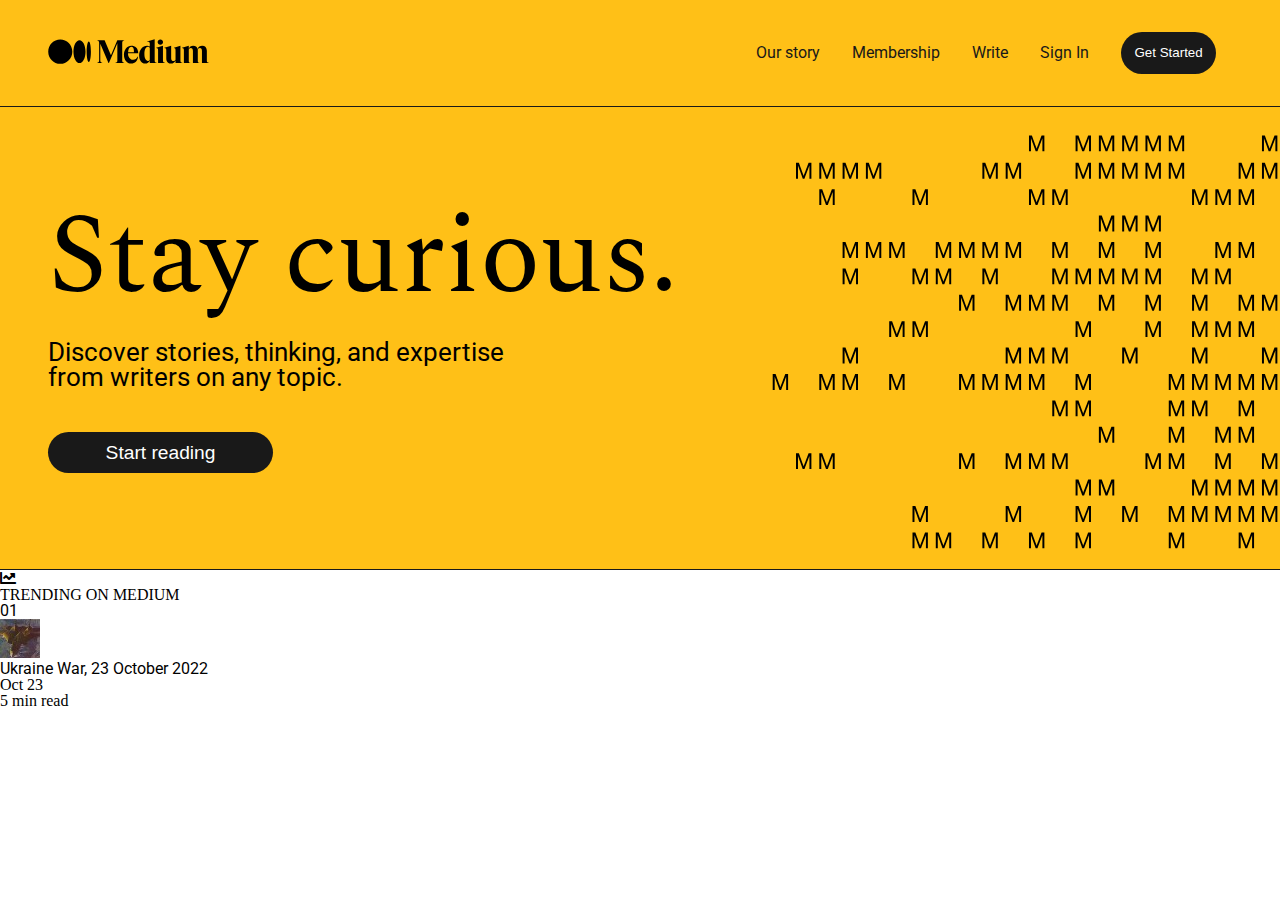
==== base_di_partenza/index.html @ 71eeb506 "first commit" ====
<!DOCTYPE html>
<html lang="en">
   <head>
      <meta charset="UTF-8" />
      <meta http-equiv="X-UA-Compatible" content="IE=edge" />
      <meta name="viewport" content="width=device-width, initial-scale=1.0" />
      <!--aggiungi link al reset.css -->
      <title>Medium - Where good ideas find you.</title>
      <link
         rel="stylesheet"
         href="https://cdnjs.cloudflare.com/ajax/libs/font-awesome/5.15.4/css/all.min.css"
         integrity="sha512-1ycn6IcaQQ40/MKBW2W4Rhis/DbILU74C1vSrLJxCq57o941Ym01SwNsOMqvEBFlcgUa6xLiPY/NS5R+E6ztJQ=="
         crossorigin="anonymous"
         referrerpolicy="no-referrer"
      />
      <link rel="stylesheet" href="./assets/css/reset.css" />
      <link rel="stylesheet" href="./assets/css/style.css" />
   </head>

   <body>
      <header>
         <nav>
            <div class="logo-container">
               <img src="./assets/imgs/svg/logo.svg" alt="logo" />
            </div>
            <ul>
               <li><a href="#">Our story</a></li>
               <li><a href="#">Membership</a></li>
               <li><a href="#">Write</a></li>
               <li><a href="#">Sign In</a></li>
               <li><button>Get Started</button></li>
            </ul>
         </nav>
      </header>
      <main>
         <div class="container">
            <div class="container-text">
               <h1>Stay curious.</h1>
               <p>
                  Discover stories, thinking, and expertise from writers on any
                  topic.
               </p>
               <button type="button">Start reading</button>
            </div>
            <div class="container-artwork">
               <!-- ARTWORK con "M" ripetute -->
               <svg
                  xmlns="http://www.w3.org/2000/svg"
                  viewBox="0 0 585 462"
                  width="585"
                  height="462"
                  preserveAspectRatio="xMidYMid meet"
                  style="
                     width: 100%;
                     height: 100%;
                     transform: translate3d(0px, 0px, 0px);
                     content-visibility: visible;
                  "
               >
                  <defs>
                     <clipPath id="__lottie_element_3372">
                        <rect width="585" height="462" x="0" y="0"></rect>
                     </clipPath>
                  </defs>
                  <g clip-path="url(#__lottie_element_3372)">
                     <g
                        fill="rgb(0,0,0)"
                        font-size="22"
                        font-family="Shne"
                        font-style="normal"
                        font-weight="normal"
                        aria-label=" M M M M M M M M M M M M M M
          M M M M M M M M M M M M M M M M M M M M M
         M M M M M M M M M M M M M M M M M M M M M M M M M
          M M M M M M M M M M M M
          M M M M M M M M M M M M M M M M M M M
          M M M M M M M M M M M M M M M M M M M M M
          M M M M M M M M M M M M M M
         M M M M M M M M M M M M M M M M M
         M M M M M M M M M M M M M M M M M M M
          M M M M M M M M M M M M M M M M M M M M M M M
         M M M M M M M M M M M M
          M M M M M M M M M M M M
          M M M M M M M M M M M M M M M M M M M M M
          M M M M M M M M M M M
          M M M M M M M M M M M M M M M M M
          M M M M M M M M M M M M M M M M
         "
                        transform="matrix(1,0,0,1,291,232)"
                        opacity="1"
                        style="display: block"
                     >
                        <g
                           stroke-linecap="butt"
                           stroke-linejoin="round"
                           stroke-miterlimit="4"
                           transform="matrix(1,0,0,1,-33.238014221191406,-187.70428466796875)"
                           opacity="0"
                           style="display: inherit"
                        >
                           <g transform="scale(0.22,0.22)">
                              <g style="display: none"></g>
                           </g>
                        </g>
                        <g
                           stroke-linecap="butt"
                           stroke-linejoin="round"
                           stroke-miterlimit="4"
                           transform="matrix(1,0,0,1,-28.6619930267334,-187.70428466796875)"
                           opacity="0"
                           style="display: inherit"
                        >
                           <g transform="scale(0.22,0.22)">
                              <g
                                 transform="matrix(1,0,0,1,0,0)"
                                 opacity="1"
                                 style="display: block"
                              >
                                 <path
                                    d=" M46.82899856567383,0 C46.82899856567383,0 68.98500061035156,-59.518001556396484 68.98500061035156,-59.518001556396484 C68.98500061035156,-59.518001556396484 68.98500061035156,0 68.98500061035156,0 C68.98500061035156,0 77.947998046875,0 77.947998046875,0 C77.947998046875,0 77.947998046875,-72.30799865722656 77.947998046875,-72.30799865722656 C77.947998046875,-72.30799865722656 65.15799713134766,-72.30799865722656 65.15799713134766,-72.30799865722656 C65.15799713134766,-72.30799865722656 43.10300064086914,-12.890999794006348 43.10300064086914,-12.890999794006348 C43.10300064086914,-12.890999794006348 21.14900016784668,-72.30799865722656 21.14900016784668,-72.30799865722656 C21.14900016784668,-72.30799865722656 7.955999851226807,-72.30799865722656 7.955999851226807,-72.30799865722656 C7.955999851226807,-72.30799865722656 7.955999851226807,0 7.955999851226807,0 C7.955999851226807,0 17.020000457763672,0 17.020000457763672,0 C17.020000457763672,0 17.020000457763672,-59.518001556396484 17.020000457763672,-59.518001556396484 C17.020000457763672,-59.518001556396484 39.07500076293945,0 39.07500076293945,0 C39.07500076293945,0 46.82899856567383,0 46.82899856567383,0z"
                                 ></path>
                                 <g
                                    opacity="1"
                                    transform="matrix(1,0,0,1,0,0)"
                                 ></g>
                              </g>
                           </g>
                        </g>
                        <g
                           stroke-linecap="butt"
                           stroke-linejoin="round"
                           stroke-miterlimit="4"
                           transform="matrix(1,0,0,1,-9.940010070800781,-187.70428466796875)"
                           opacity="0"
                           style="display: inherit"
                        >
                           <g transform="scale(0.22,0.22)">
                              <g style="display: none"></g>
                           </g>
                        </g>
                        <g
                           stroke-linecap="butt"
                           stroke-linejoin="round"
                           stroke-miterlimit="4"
                           transform="matrix(1,0,0,1,-5.363988876342773,-187.70428466796875)"
                           opacity="0"
                           style="display: inherit"
                        >
                           <g transform="scale(0.22,0.22)">
                              <g
                                 transform="matrix(1,0,0,1,0,0)"
                                 opacity="1"
                                 style="display: block"
                              >
                                 <path
                                    d=" M46.82899856567383,0 C46.82899856567383,0 68.98500061035156,-59.518001556396484 68.98500061035156,-59.518001556396484 C68.98500061035156,-59.518001556396484 68.98500061035156,0 68.98500061035156,0 C68.98500061035156,0 77.947998046875,0 77.947998046875,0 C77.947998046875,0 77.947998046875,-72.30799865722656 77.947998046875,-72.30799865722656 C77.947998046875,-72.30799865722656 65.15799713134766,-72.30799865722656 65.15799713134766,-72.30799865722656 C65.15799713134766,-72.30799865722656 43.10300064086914,-12.890999794006348 43.10300064086914,-12.890999794006348 C43.10300064086914,-12.890999794006348 21.14900016784668,-72.30799865722656 21.14900016784668,-72.30799865722656 C21.14900016784668,-72.30799865722656 7.955999851226807,-72.30799865722656 7.955999851226807,-72.30799865722656 C7.955999851226807,-72.30799865722656 7.955999851226807,0 7.955999851226807,0 C7.955999851226807,0 17.020000457763672,0 17.020000457763672,0 C17.020000457763672,0 17.020000457763672,-59.518001556396484 17.020000457763672,-59.518001556396484 C17.020000457763672,-59.518001556396484 39.07500076293945,0 39.07500076293945,0 C39.07500076293945,0 46.82899856567383,0 46.82899856567383,0z"
                                 ></path>
                                 <g
                                    opacity="1"
                                    transform="matrix(1,0,0,1,0,0)"
                                 ></g>
                              </g>
                           </g>
                        </g>
                        <g
                           stroke-linecap="butt"
                           stroke-linejoin="round"
                           stroke-miterlimit="4"
                           transform="matrix(1,0,0,1,13.357994079589844,-187.70428466796875)"
                           opacity="0"
                           style="display: inherit"
                        >
                           <g transform="scale(0.22,0.22)">
                              <g style="display: none"></g>
                           </g>
                        </g>
                        <g
                           stroke-linecap="butt"
                           stroke-linejoin="round"
                           stroke-miterlimit="4"
                           transform="matrix(1,0,0,1,17.93400001525879,-187.70428466796875)"
                           opacity="0"
                           style="display: inherit"
                        >
                           <g transform="scale(0.22,0.22)">
                              <g
                                 transform="matrix(1,0,0,1,0,0)"
                                 opacity="1"
                                 style="display: block"
                              >
                                 <path
                                    d=" M46.82899856567383,0 C46.82899856567383,0 68.98500061035156,-59.518001556396484 68.98500061035156,-59.518001556396484 C68.98500061035156,-59.518001556396484 68.98500061035156,0 68.98500061035156,0 C68.98500061035156,0 77.947998046875,0 77.947998046875,0 C77.947998046875,0 77.947998046875,-72.30799865722656 77.947998046875,-72.30799865722656 C77.947998046875,-72.30799865722656 65.15799713134766,-72.30799865722656 65.15799713134766,-72.30799865722656 C65.15799713134766,-72.30799865722656 43.10300064086914,-12.890999794006348 43.10300064086914,-12.890999794006348 C43.10300064086914,-12.890999794006348 21.14900016784668,-72.30799865722656 21.14900016784668,-72.30799865722656 C21.14900016784668,-72.30799865722656 7.955999851226807,-72.30799865722656 7.955999851226807,-72.30799865722656 C7.955999851226807,-72.30799865722656 7.955999851226807,0 7.955999851226807,0 C7.955999851226807,0 17.020000457763672,0 17.020000457763672,0 C17.020000457763672,0 17.020000457763672,-59.518001556396484 17.020000457763672,-59.518001556396484 C17.020000457763672,-59.518001556396484 39.07500076293945,0 39.07500076293945,0 C39.07500076293945,0 46.82899856567383,0 46.82899856567383,0z"
                                 ></path>
                                 <g
                                    opacity="1"
                                    transform="matrix(1,0,0,1,0,0)"
                                 ></g>
                              </g>
                           </g>
                        </g>
                        <g
                           stroke-linecap="butt"
                           stroke-linejoin="round"
                           stroke-miterlimit="4"
                           transform="matrix(1,0,0,1,36.65599822998047,-187.70428466796875)"
                           opacity="0"
                           style="display: inherit"
                        >
                           <g transform="scale(0.22,0.22)">
                              <g style="display: none"></g>
                           </g>
                        </g>
                        <g
                           stroke-linecap="butt"
                           stroke-linejoin="round"
                           stroke-miterlimit="4"
                           transform="matrix(1,0,0,1,41.23198699951172,-187.70428466796875)"
                           opacity="1"
                           style="display: inherit"
                        >
                           <g transform="scale(0.22,0.22)">
                              <g
                                 transform="matrix(1,0,0,1,0,0)"
                                 opacity="1"
                                 style="display: block"
                              >
                                 <path
                                    d=" M46.82899856567383,0 C46.82899856567383,0 68.98500061035156,-59.518001556396484 68.98500061035156,-59.518001556396484 C68.98500061035156,-59.518001556396484 68.98500061035156,0 68.98500061035156,0 C68.98500061035156,0 77.947998046875,0 77.947998046875,0 C77.947998046875,0 77.947998046875,-72.30799865722656 77.947998046875,-72.30799865722656 C77.947998046875,-72.30799865722656 65.15799713134766,-72.30799865722656 65.15799713134766,-72.30799865722656 C65.15799713134766,-72.30799865722656 43.10300064086914,-12.890999794006348 43.10300064086914,-12.890999794006348 C43.10300064086914,-12.890999794006348 21.14900016784668,-72.30799865722656 21.14900016784668,-72.30799865722656 C21.14900016784668,-72.30799865722656 7.955999851226807,-72.30799865722656 7.955999851226807,-72.30799865722656 C7.955999851226807,-72.30799865722656 7.955999851226807,0 7.955999851226807,0 C7.955999851226807,0 17.020000457763672,0 17.020000457763672,0 C17.020000457763672,0 17.020000457763672,-59.518001556396484 17.020000457763672,-59.518001556396484 C17.020000457763672,-59.518001556396484 39.07500076293945,0 39.07500076293945,0 C39.07500076293945,0 46.82899856567383,0 46.82899856567383,0z"
                                 ></path>
                                 <g
                                    opacity="1"
                                    transform="matrix(1,0,0,1,0,0)"
                                 ></g>
                              </g>
                           </g>
                        </g>
                        <g
                           stroke-linecap="butt"
                           stroke-linejoin="round"
                           stroke-miterlimit="4"
                           transform="matrix(1,0,0,1,59.954002380371094,-187.70428466796875)"
                           opacity="1"
                           style="display: inherit"
                        >
                           <g transform="scale(0.22,0.22)">
                              <g style="display: none"></g>
                           </g>
                        </g>
                        <g
                           stroke-linecap="butt"
                           stroke-linejoin="round"
                           stroke-miterlimit="4"
                           transform="matrix(1,0,0,1,64.52999114990234,-187.70428466796875)"
                           opacity="0"
                           style="display: inherit"
                        >
                           <g transform="scale(0.22,0.22)">
                              <g
                                 transform="matrix(1,0,0,1,0,0)"
                                 opacity="1"
                                 style="display: block"
                              >
                                 <path
                                    d=" M46.82899856567383,0 C46.82899856567383,0 68.98500061035156,-59.518001556396484 68.98500061035156,-59.518001556396484 C68.98500061035156,-59.518001556396484 68.98500061035156,0 68.98500061035156,0 C68.98500061035156,0 77.947998046875,0 77.947998046875,0 C77.947998046875,0 77.947998046875,-72.30799865722656 77.947998046875,-72.30799865722656 C77.947998046875,-72.30799865722656 65.15799713134766,-72.30799865722656 65.15799713134766,-72.30799865722656 C65.15799713134766,-72.30799865722656 43.10300064086914,-12.890999794006348 43.10300064086914,-12.890999794006348 C43.10300064086914,-12.890999794006348 21.14900016784668,-72.30799865722656 21.14900016784668,-72.30799865722656 C21.14900016784668,-72.30799865722656 7.955999851226807,-72.30799865722656 7.955999851226807,-72.30799865722656 C7.955999851226807,-72.30799865722656 7.955999851226807,0 7.955999851226807,0 C7.955999851226807,0 17.020000457763672,0 17.020000457763672,0 C17.020000457763672,0 17.020000457763672,-59.518001556396484 17.020000457763672,-59.518001556396484 C17.020000457763672,-59.518001556396484 39.07500076293945,0 39.07500076293945,0 C39.07500076293945,0 46.82899856567383,0 46.82899856567383,0z"
                                 ></path>
                                 <g
                                    opacity="1"
                                    transform="matrix(1,0,0,1,0,0)"
                                 ></g>
                              </g>
                           </g>
                        </g>
                        <g
                           stroke-linecap="butt"
                           stroke-linejoin="round"
                           stroke-miterlimit="4"
                           transform="matrix(1,0,0,1,83.25200653076172,-187.70428466796875)"
                           opacity="0"
                           style="display: inherit"
                        >
                           <g transform="scale(0.22,0.22)">
                              <g style="display: none"></g>
                           </g>
                        </g>
                        <g
                           stroke-linecap="butt"
                           stroke-linejoin="round"
                           stroke-miterlimit="4"
                           transform="matrix(1,0,0,1,87.82799530029297,-187.70428466796875)"
                           opacity="1"
                           style="display: inherit"
                        >
                           <g transform="scale(0.22,0.22)">
                              <g
                                 transform="matrix(1,0,0,1,0,0)"
                                 opacity="1"
                                 style="display: block"
                              >
                                 <path
                                    d=" M46.82899856567383,0 C46.82899856567383,0 68.98500061035156,-59.518001556396484 68.98500061035156,-59.518001556396484 C68.98500061035156,-59.518001556396484 68.98500061035156,0 68.98500061035156,0 C68.98500061035156,0 77.947998046875,0 77.947998046875,0 C77.947998046875,0 77.947998046875,-72.30799865722656 77.947998046875,-72.30799865722656 C77.947998046875,-72.30799865722656 65.15799713134766,-72.30799865722656 65.15799713134766,-72.30799865722656 C65.15799713134766,-72.30799865722656 43.10300064086914,-12.890999794006348 43.10300064086914,-12.890999794006348 C43.10300064086914,-12.890999794006348 21.14900016784668,-72.30799865722656 21.14900016784668,-72.30799865722656 C21.14900016784668,-72.30799865722656 7.955999851226807,-72.30799865722656 7.955999851226807,-72.30799865722656 C7.955999851226807,-72.30799865722656 7.955999851226807,0 7.955999851226807,0 C7.955999851226807,0 17.020000457763672,0 17.020000457763672,0 C17.020000457763672,0 17.020000457763672,-59.518001556396484 17.020000457763672,-59.518001556396484 C17.020000457763672,-59.518001556396484 39.07500076293945,0 39.07500076293945,0 C39.07500076293945,0 46.82899856567383,0 46.82899856567383,0z"
                                 ></path>
                                 <g
                                    opacity="1"
                                    transform="matrix(1,0,0,1,0,0)"
                                 ></g>
                              </g>
                           </g>
                        </g>
                        <g
                           stroke-linecap="butt"
                           stroke-linejoin="round"
                           stroke-miterlimit="4"
                           transform="matrix(1,0,0,1,106.54999542236328,-187.70428466796875)"
                           opacity="1"
                           style="display: inherit"
                        >
                           <g transform="scale(0.22,0.22)">
                              <g style="display: none"></g>
                           </g>
                        </g>
                        <g
                           stroke-linecap="butt"
                           stroke-linejoin="round"
                           stroke-miterlimit="4"
                           transform="matrix(1,0,0,1,111.1259994506836,-187.70428466796875)"
                           opacity="1"
                           style="display: inherit"
                        >
                           <g transform="scale(0.22,0.22)">
                              <g
                                 transform="matrix(1,0,0,1,0,0)"
                                 opacity="1"
                                 style="display: block"
                              >
                                 <path
                                    d=" M46.82899856567383,0 C46.82899856567383,0 68.98500061035156,-59.518001556396484 68.98500061035156,-59.518001556396484 C68.98500061035156,-59.518001556396484 68.98500061035156,0 68.98500061035156,0 C68.98500061035156,0 77.947998046875,0 77.947998046875,0 C77.947998046875,0 77.947998046875,-72.30799865722656 77.947998046875,-72.30799865722656 C77.947998046875,-72.30799865722656 65.15799713134766,-72.30799865722656 65.15799713134766,-72.30799865722656 C65.15799713134766,-72.30799865722656 43.10300064086914,-12.890999794006348 43.10300064086914,-12.890999794006348 C43.10300064086914,-12.890999794006348 21.14900016784668,-72.30799865722656 21.14900016784668,-72.30799865722656 C21.14900016784668,-72.30799865722656 7.955999851226807,-72.30799865722656 7.955999851226807,-72.30799865722656 C7.955999851226807,-72.30799865722656 7.955999851226807,0 7.955999851226807,0 C7.955999851226807,0 17.020000457763672,0 17.020000457763672,0 C17.020000457763672,0 17.020000457763672,-59.518001556396484 17.020000457763672,-59.518001556396484 C17.020000457763672,-59.518001556396484 39.07500076293945,0 39.07500076293945,0 C39.07500076293945,0 46.82899856567383,0 46.82899856567383,0z"
                                 ></path>
                                 <g
                                    opacity="1"
                                    transform="matrix(1,0,0,1,0,0)"
                                 ></g>
                              </g>
                           </g>
                        </g>
                        <g
                           stroke-linecap="butt"
                           stroke-linejoin="round"
                           stroke-miterlimit="4"
                           transform="matrix(1,0,0,1,129.84800720214844,-187.70428466796875)"
                           opacity="0"
                           style="display: inherit"
                        >
                           <g transform="scale(0.22,0.22)">
                              <g style="display: none"></g>
                           </g>
                        </g>
                        <g
                           stroke-linecap="butt"
                           stroke-linejoin="round"
                           stroke-miterlimit="4"
                           transform="matrix(1,0,0,1,134.42401123046875,-187.70428466796875)"
                           opacity="1"
                           style="display: inherit"
                        >
                           <g transform="scale(0.22,0.22)">
                              <g
                                 transform="matrix(1,0,0,1,0,0)"
                                 opacity="1"
                                 style="display: block"
                              >
                                 <path
                                    d=" M46.82899856567383,0 C46.82899856567383,0 68.98500061035156,-59.518001556396484 68.98500061035156,-59.518001556396484 C68.98500061035156,-59.518001556396484 68.98500061035156,0 68.98500061035156,0 C68.98500061035156,0 77.947998046875,0 77.947998046875,0 C77.947998046875,0 77.947998046875,-72.30799865722656 77.947998046875,-72.30799865722656 C77.947998046875,-72.30799865722656 65.15799713134766,-72.30799865722656 65.15799713134766,-72.30799865722656 C65.15799713134766,-72.30799865722656 43.10300064086914,-12.890999794006348 43.10300064086914,-12.890999794006348 C43.10300064086914,-12.890999794006348 21.14900016784668,-72.30799865722656 21.14900016784668,-72.30799865722656 C21.14900016784668,-72.30799865722656 7.955999851226807,-72.30799865722656 7.955999851226807,-72.30799865722656 C7.955999851226807,-72.30799865722656 7.955999851226807,0 7.955999851226807,0 C7.955999851226807,0 17.020000457763672,0 17.020000457763672,0 C17.020000457763672,0 17.020000457763672,-59.518001556396484 17.020000457763672,-59.518001556396484 C17.020000457763672,-59.518001556396484 39.07500076293945,0 39.07500076293945,0 C39.07500076293945,0 46.82899856567383,0 46.82899856567383,0z"
                                 ></path>
                                 <g
                                    opacity="1"
                                    transform="matrix(1,0,0,1,0,0)"
                                 ></g>
                              </g>
                           </g>
                        </g>
                        <g
                           stroke-linecap="butt"
                           stroke-linejoin="round"
                           stroke-miterlimit="4"
                           transform="matrix(1,0,0,1,153.14599609375,-187.70428466796875)"
                           opacity="1"
                           style="display: inherit"
                        >
                           <g transform="scale(0.22,0.22)">
                              <g style="display: none"></g>
                           </g>
                        </g>
                        <g
                           stroke-linecap="butt"
                           stroke-linejoin="round"
                           stroke-miterlimit="4"
                           transform="matrix(1,0,0,1,157.72198486328125,-187.70428466796875)"
                           opacity="1"
                           style="display: inherit"
                        >
                           <g transform="scale(0.22,0.22)">
                              <g
                                 transform="matrix(1,0,0,1,0,0)"
                                 opacity="1"
                                 style="display: block"
                              >
                                 <path
                                    d=" M46.82899856567383,0 C46.82899856567383,0 68.98500061035156,-59.518001556396484 68.98500061035156,-59.518001556396484 C68.98500061035156,-59.518001556396484 68.98500061035156,0 68.98500061035156,0 C68.98500061035156,0 77.947998046875,0 77.947998046875,0 C77.947998046875,0 77.947998046875,-72.30799865722656 77.947998046875,-72.30799865722656 C77.947998046875,-72.30799865722656 65.15799713134766,-72.30799865722656 65.15799713134766,-72.30799865722656 C65.15799713134766,-72.30799865722656 43.10300064086914,-12.890999794006348 43.10300064086914,-12.890999794006348 C43.10300064086914,-12.890999794006348 21.14900016784668,-72.30799865722656 21.14900016784668,-72.30799865722656 C21.14900016784668,-72.30799865722656 7.955999851226807,-72.30799865722656 7.955999851226807,-72.30799865722656 C7.955999851226807,-72.30799865722656 7.955999851226807,0 7.955999851226807,0 C7.955999851226807,0 17.020000457763672,0 17.020000457763672,0 C17.020000457763672,0 17.020000457763672,-59.518001556396484 17.020000457763672,-59.518001556396484 C17.020000457763672,-59.518001556396484 39.07500076293945,0 39.07500076293945,0 C39.07500076293945,0 46.82899856567383,0 46.82899856567383,0z"
                                 ></path>
                                 <g
                                    opacity="1"
                                    transform="matrix(1,0,0,1,0,0)"
                                 ></g>
                              </g>
                           </g>
                        </g>
                        <g
                           stroke-linecap="butt"
                           stroke-linejoin="round"
                           stroke-miterlimit="4"
                           transform="matrix(1,0,0,1,176.44398498535156,-187.70428466796875)"
                           opacity="1"
                           style="display: inherit"
                        >
                           <g transform="scale(0.22,0.22)">
                              <g style="display: none"></g>
                           </g>
                        </g>
                        <g
                           stroke-linecap="butt"
                           stroke-linejoin="round"
                           stroke-miterlimit="4"
                           transform="matrix(1,0,0,1,181.01998901367188,-187.70428466796875)"
                           opacity="1"
                           style="display: inherit"
                        >
                           <g transform="scale(0.22,0.22)">
                              <g
                                 transform="matrix(1,0,0,1,0,0)"
                                 opacity="1"
                                 style="display: block"
                              >
                                 <path
                                    d=" M46.82899856567383,0 C46.82899856567383,0 68.98500061035156,-59.518001556396484 68.98500061035156,-59.518001556396484 C68.98500061035156,-59.518001556396484 68.98500061035156,0 68.98500061035156,0 C68.98500061035156,0 77.947998046875,0 77.947998046875,0 C77.947998046875,0 77.947998046875,-72.30799865722656 77.947998046875,-72.30799865722656 C77.947998046875,-72.30799865722656 65.15799713134766,-72.30799865722656 65.15799713134766,-72.30799865722656 C65.15799713134766,-72.30799865722656 43.10300064086914,-12.890999794006348 43.10300064086914,-12.890999794006348 C43.10300064086914,-12.890999794006348 21.14900016784668,-72.30799865722656 21.14900016784668,-72.30799865722656 C21.14900016784668,-72.30799865722656 7.955999851226807,-72.30799865722656 7.955999851226807,-72.30799865722656 C7.955999851226807,-72.30799865722656 7.955999851226807,0 7.955999851226807,0 C7.955999851226807,0 17.020000457763672,0 17.020000457763672,0 C17.020000457763672,0 17.020000457763672,-59.518001556396484 17.020000457763672,-59.518001556396484 C17.020000457763672,-59.518001556396484 39.07500076293945,0 39.07500076293945,0 C39.07500076293945,0 46.82899856567383,0 46.82899856567383,0z"
                                 ></path>
                                 <g
                                    opacity="1"
                                    transform="matrix(1,0,0,1,0,0)"
                                 ></g>
                              </g>
                           </g>
                        </g>
                        <g
                           stroke-linecap="butt"
                           stroke-linejoin="round"
                           stroke-miterlimit="4"
                           transform="matrix(1,0,0,1,199.7419891357422,-187.70428466796875)"
                           opacity="0"
                           style="display: inherit"
                        >
                           <g transform="scale(0.22,0.22)">
                              <g style="display: none"></g>
                           </g>
                        </g>
                        <g
                           stroke-linecap="butt"
                           stroke-linejoin="round"
                           stroke-miterlimit="4"
                           transform="matrix(1,0,0,1,204.3179931640625,-187.70428466796875)"
                           opacity="0"
                           style="display: inherit"
                        >
                           <g transform="scale(0.22,0.22)">
                              <g
                                 transform="matrix(1,0,0,1,0,0)"
                                 opacity="1"
                                 style="display: block"
                              >
                                 <path
                                    d=" M46.82899856567383,0 C46.82899856567383,0 68.98500061035156,-59.518001556396484 68.98500061035156,-59.518001556396484 C68.98500061035156,-59.518001556396484 68.98500061035156,0 68.98500061035156,0 C68.98500061035156,0 77.947998046875,0 77.947998046875,0 C77.947998046875,0 77.947998046875,-72.30799865722656 77.947998046875,-72.30799865722656 C77.947998046875,-72.30799865722656 65.15799713134766,-72.30799865722656 65.15799713134766,-72.30799865722656 C65.15799713134766,-72.30799865722656 43.10300064086914,-12.890999794006348 43.10300064086914,-12.890999794006348 C43.10300064086914,-12.890999794006348 21.14900016784668,-72.30799865722656 21.14900016784668,-72.30799865722656 C21.14900016784668,-72.30799865722656 7.955999851226807,-72.30799865722656 7.955999851226807,-72.30799865722656 C7.955999851226807,-72.30799865722656 7.955999851226807,0 7.955999851226807,0 C7.955999851226807,0 17.020000457763672,0 17.020000457763672,0 C17.020000457763672,0 17.020000457763672,-59.518001556396484 17.020000457763672,-59.518001556396484 C17.020000457763672,-59.518001556396484 39.07500076293945,0 39.07500076293945,0 C39.07500076293945,0 46.82899856567383,0 46.82899856567383,0z"
                                 ></path>
                                 <g
                                    opacity="1"
                                    transform="matrix(1,0,0,1,0,0)"
                                 ></g>
                              </g>
                           </g>
                        </g>
                        <g
                           stroke-linecap="butt"
                           stroke-linejoin="round"
                           stroke-miterlimit="4"
                           transform="matrix(1,0,0,1,223.0399932861328,-187.70428466796875)"
                           opacity="0"
                           style="display: inherit"
                        >
                           <g transform="scale(0.22,0.22)">
                              <g style="display: none"></g>
                           </g>
                        </g>
                        <g
                           stroke-linecap="butt"
                           stroke-linejoin="round"
                           stroke-miterlimit="4"
                           transform="matrix(1,0,0,1,227.61599731445312,-187.70428466796875)"
                           opacity="0"
                           style="display: inherit"
                        >
                           <g transform="scale(0.22,0.22)">
                              <g
                                 transform="matrix(1,0,0,1,0,0)"
                                 opacity="1"
                                 style="display: block"
                              >
                                 <path
                                    d=" M46.82899856567383,0 C46.82899856567383,0 68.98500061035156,-59.518001556396484 68.98500061035156,-59.518001556396484 C68.98500061035156,-59.518001556396484 68.98500061035156,0 68.98500061035156,0 C68.98500061035156,0 77.947998046875,0 77.947998046875,0 C77.947998046875,0 77.947998046875,-72.30799865722656 77.947998046875,-72.30799865722656 C77.947998046875,-72.30799865722656 65.15799713134766,-72.30799865722656 65.15799713134766,-72.30799865722656 C65.15799713134766,-72.30799865722656 43.10300064086914,-12.890999794006348 43.10300064086914,-12.890999794006348 C43.10300064086914,-12.890999794006348 21.14900016784668,-72.30799865722656 21.14900016784668,-72.30799865722656 C21.14900016784668,-72.30799865722656 7.955999851226807,-72.30799865722656 7.955999851226807,-72.30799865722656 C7.955999851226807,-72.30799865722656 7.955999851226807,0 7.955999851226807,0 C7.955999851226807,0 17.020000457763672,0 17.020000457763672,0 C17.020000457763672,0 17.020000457763672,-59.518001556396484 17.020000457763672,-59.518001556396484 C17.020000457763672,-59.518001556396484 39.07500076293945,0 39.07500076293945,0 C39.07500076293945,0 46.82899856567383,0 46.82899856567383,0z"
                                 ></path>
                                 <g
                                    opacity="1"
                                    transform="matrix(1,0,0,1,0,0)"
                                 ></g>
                              </g>
                           </g>
                        </g>
                        <g
                           stroke-linecap="butt"
                           stroke-linejoin="round"
                           stroke-miterlimit="4"
                           transform="matrix(1,0,0,1,246.33799743652344,-187.70428466796875)"
                           opacity="1"
                           style="display: inherit"
                        >
                           <g transform="scale(0.22,0.22)">
                              <g style="display: none"></g>
                           </g>
                        </g>
                        <g
                           stroke-linecap="butt"
                           stroke-linejoin="round"
                           stroke-miterlimit="4"
                           transform="matrix(1,0,0,1,250.9139862060547,-187.70428466796875)"
                           opacity="0"
                           style="display: inherit"
                        >
                           <g transform="scale(0.22,0.22)">
                              <g
                                 transform="matrix(1,0,0,1,0,0)"
                                 opacity="1"
                                 style="display: block"
                              >
                                 <path
                                    d=" M46.82899856567383,0 C46.82899856567383,0 68.98500061035156,-59.518001556396484 68.98500061035156,-59.518001556396484 C68.98500061035156,-59.518001556396484 68.98500061035156,0 68.98500061035156,0 C68.98500061035156,0 77.947998046875,0 77.947998046875,0 C77.947998046875,0 77.947998046875,-72.30799865722656 77.947998046875,-72.30799865722656 C77.947998046875,-72.30799865722656 65.15799713134766,-72.30799865722656 65.15799713134766,-72.30799865722656 C65.15799713134766,-72.30799865722656 43.10300064086914,-12.890999794006348 43.10300064086914,-12.890999794006348 C43.10300064086914,-12.890999794006348 21.14900016784668,-72.30799865722656 21.14900016784668,-72.30799865722656 C21.14900016784668,-72.30799865722656 7.955999851226807,-72.30799865722656 7.955999851226807,-72.30799865722656 C7.955999851226807,-72.30799865722656 7.955999851226807,0 7.955999851226807,0 C7.955999851226807,0 17.020000457763672,0 17.020000457763672,0 C17.020000457763672,0 17.020000457763672,-59.518001556396484 17.020000457763672,-59.518001556396484 C17.020000457763672,-59.518001556396484 39.07500076293945,0 39.07500076293945,0 C39.07500076293945,0 46.82899856567383,0 46.82899856567383,0z"
                                 ></path>
                                 <g
                                    opacity="1"
                                    transform="matrix(1,0,0,1,0,0)"
                                 ></g>
                              </g>
                           </g>
                        </g>
                        <g
                           stroke-linecap="butt"
                           stroke-linejoin="round"
                           stroke-miterlimit="4"
                           transform="matrix(1,0,0,1,269.6360168457031,-187.70428466796875)"
                           opacity="0"
                           style="display: inherit"
                        >
                           <g transform="scale(0.22,0.22)">
                              <g style="display: none"></g>
                           </g>
                        </g>
                        <g
                           stroke-linecap="butt"
                           stroke-linejoin="round"
                           stroke-miterlimit="4"
                           transform="matrix(1,0,0,1,274.2120056152344,-187.70428466796875)"
                           opacity="1"
                           style="display: inherit"
                        >
                           <g transform="scale(0.22,0.22)">
                              <g
                                 transform="matrix(1,0,0,1,0,0)"
                                 opacity="1"
                                 style="display: block"
                              >
                                 <path
                                    d=" M46.82899856567383,0 C46.82899856567383,0 68.98500061035156,-59.518001556396484 68.98500061035156,-59.518001556396484 C68.98500061035156,-59.518001556396484 68.98500061035156,0 68.98500061035156,0 C68.98500061035156,0 77.947998046875,0 77.947998046875,0 C77.947998046875,0 77.947998046875,-72.30799865722656 77.947998046875,-72.30799865722656 C77.947998046875,-72.30799865722656 65.15799713134766,-72.30799865722656 65.15799713134766,-72.30799865722656 C65.15799713134766,-72.30799865722656 43.10300064086914,-12.890999794006348 43.10300064086914,-12.890999794006348 C43.10300064086914,-12.890999794006348 21.14900016784668,-72.30799865722656 21.14900016784668,-72.30799865722656 C21.14900016784668,-72.30799865722656 7.955999851226807,-72.30799865722656 7.955999851226807,-72.30799865722656 C7.955999851226807,-72.30799865722656 7.955999851226807,0 7.955999851226807,0 C7.955999851226807,0 17.020000457763672,0 17.020000457763672,0 C17.020000457763672,0 17.020000457763672,-59.518001556396484 17.020000457763672,-59.518001556396484 C17.020000457763672,-59.518001556396484 39.07500076293945,0 39.07500076293945,0 C39.07500076293945,0 46.82899856567383,0 46.82899856567383,0z"
                                 ></path>
                                 <g
                                    opacity="1"
                                    transform="matrix(1,0,0,1,0,0)"
                                 ></g>
                              </g>
                           </g>
                        </g>
                        <g
                           stroke-linecap="butt"
                           stroke-linejoin="round"
                           stroke-miterlimit="4"
                           style="display: inherit"
                        >
                           <g transform="scale(0.22,0.22)">
                              <g style="display: none"></g>
                           </g>
                        </g>
                        <g
                           stroke-linecap="butt"
                           stroke-linejoin="round"
                           stroke-miterlimit="4"
                           transform="matrix(1,0,0,1,-196.3240203857422,-160.30429077148438)"
                           opacity="1"
                           style="display: inherit"
                        >
                           <g transform="scale(0.22,0.22)">
                              <g style="display: none"></g>
                           </g>
                        </g>
                        <g
                           stroke-linecap="butt"
                           stroke-linejoin="round"
                           stroke-miterlimit="4"
                           transform="matrix(1,0,0,1,-191.7480010986328,-160.30429077148438)"
                           opacity="1"
                           style="display: inherit"
                        >
                           <g transform="scale(0.22,0.22)">
                              <g
                                 transform="matrix(1,0,0,1,0,0)"
                                 opacity="1"
                                 style="display: block"
                              >
                                 <path
                                    d=" M46.82899856567383,0 C46.82899856567383,0 68.98500061035156,-59.518001556396484 68.98500061035156,-59.518001556396484 C68.98500061035156,-59.518001556396484 68.98500061035156,0 68.98500061035156,0 C68.98500061035156,0 77.947998046875,0 77.947998046875,0 C77.947998046875,0 77.947998046875,-72.30799865722656 77.947998046875,-72.30799865722656 C77.947998046875,-72.30799865722656 65.15799713134766,-72.30799865722656 65.15799713134766,-72.30799865722656 C65.15799713134766,-72.30799865722656 43.10300064086914,-12.890999794006348 43.10300064086914,-12.890999794006348 C43.10300064086914,-12.890999794006348 21.14900016784668,-72.30799865722656 21.14900016784668,-72.30799865722656 C21.14900016784668,-72.30799865722656 7.955999851226807,-72.30799865722656 7.955999851226807,-72.30799865722656 C7.955999851226807,-72.30799865722656 7.955999851226807,0 7.955999851226807,0 C7.955999851226807,0 17.020000457763672,0 17.020000457763672,0 C17.020000457763672,0 17.020000457763672,-59.518001556396484 17.020000457763672,-59.518001556396484 C17.020000457763672,-59.518001556396484 39.07500076293945,0 39.07500076293945,0 C39.07500076293945,0 46.82899856567383,0 46.82899856567383,0z"
                                 ></path>
                                 <g
                                    opacity="1"
                                    transform="matrix(1,0,0,1,0,0)"
                                 ></g>
                              </g>
                           </g>
                        </g>
                        <g
                           stroke-linecap="butt"
                           stroke-linejoin="round"
                           stroke-miterlimit="4"
                           transform="matrix(1,0,0,1,-173.02601623535156,-160.30429077148438)"
                           opacity="1"
                           style="display: inherit"
                        >
                           <g transform="scale(0.22,0.22)">
                              <g style="display: none"></g>
                           </g>
                        </g>
                        <g
                           stroke-linecap="butt"
                           stroke-linejoin="round"
                           stroke-miterlimit="4"
                           transform="matrix(1,0,0,1,-168.4499969482422,-160.30429077148438)"
                           opacity="1"
                           style="display: inherit"
                        >
                           <g transform="scale(0.22,0.22)">
                              <g
                                 transform="matrix(1,0,0,1,0,0)"
                                 opacity="1"
                                 style="display: block"
                              >
                                 <path
                                    d=" M46.82899856567383,0 C46.82899856567383,0 68.98500061035156,-59.518001556396484 68.98500061035156,-59.518001556396484 C68.98500061035156,-59.518001556396484 68.98500061035156,0 68.98500061035156,0 C68.98500061035156,0 77.947998046875,0 77.947998046875,0 C77.947998046875,0 77.947998046875,-72.30799865722656 77.947998046875,-72.30799865722656 C77.947998046875,-72.30799865722656 65.15799713134766,-72.30799865722656 65.15799713134766,-72.30799865722656 C65.15799713134766,-72.30799865722656 43.10300064086914,-12.890999794006348 43.10300064086914,-12.890999794006348 C43.10300064086914,-12.890999794006348 21.14900016784668,-72.30799865722656 21.14900016784668,-72.30799865722656 C21.14900016784668,-72.30799865722656 7.955999851226807,-72.30799865722656 7.955999851226807,-72.30799865722656 C7.955999851226807,-72.30799865722656 7.955999851226807,0 7.955999851226807,0 C7.955999851226807,0 17.020000457763672,0 17.020000457763672,0 C17.020000457763672,0 17.020000457763672,-59.518001556396484 17.020000457763672,-59.518001556396484 C17.020000457763672,-59.518001556396484 39.07500076293945,0 39.07500076293945,0 C39.07500076293945,0 46.82899856567383,0 46.82899856567383,0z"
                                 ></path>
                                 <g
                                    opacity="1"
                                    transform="matrix(1,0,0,1,0,0)"
                                 ></g>
                              </g>
                           </g>
                        </g>
                        <g
                           stroke-linecap="butt"
                           stroke-linejoin="round"
                           stroke-miterlimit="4"
                           transform="matrix(1,0,0,1,-149.72801208496094,-160.30429077148438)"
                           opacity="0"
                           style="display: inherit"
                        >
                           <g transform="scale(0.22,0.22)">
                              <g style="display: none"></g>
                           </g>
                        </g>
                        <g
                           stroke-linecap="butt"
                           stroke-linejoin="round"
                           stroke-miterlimit="4"
                           transform="matrix(1,0,0,1,-145.15200805664062,-160.30429077148438)"
                           opacity="1"
                           style="display: inherit"
                        >
                           <g transform="scale(0.22,0.22)">
                              <g
                                 transform="matrix(1,0,0,1,0,0)"
                                 opacity="1"
                                 style="display: block"
                              >
                                 <path
                                    d=" M46.82899856567383,0 C46.82899856567383,0 68.98500061035156,-59.518001556396484 68.98500061035156,-59.518001556396484 C68.98500061035156,-59.518001556396484 68.98500061035156,0 68.98500061035156,0 C68.98500061035156,0 77.947998046875,0 77.947998046875,0 C77.947998046875,0 77.947998046875,-72.30799865722656 77.947998046875,-72.30799865722656 C77.947998046875,-72.30799865722656 65.15799713134766,-72.30799865722656 65.15799713134766,-72.30799865722656 C65.15799713134766,-72.30799865722656 43.10300064086914,-12.890999794006348 43.10300064086914,-12.890999794006348 C43.10300064086914,-12.890999794006348 21.14900016784668,-72.30799865722656 21.14900016784668,-72.30799865722656 C21.14900016784668,-72.30799865722656 7.955999851226807,-72.30799865722656 7.955999851226807,-72.30799865722656 C7.955999851226807,-72.30799865722656 7.955999851226807,0 7.955999851226807,0 C7.955999851226807,0 17.020000457763672,0 17.020000457763672,0 C17.020000457763672,0 17.020000457763672,-59.518001556396484 17.020000457763672,-59.518001556396484 C17.020000457763672,-59.518001556396484 39.07500076293945,0 39.07500076293945,0 C39.07500076293945,0 46.82899856567383,0 46.82899856567383,0z"
                                 ></path>
                                 <g
                                    opacity="1"
                                    transform="matrix(1,0,0,1,0,0)"
                                 ></g>
                              </g>
                           </g>
                        </g>
                        <g
                           stroke-linecap="butt"
                           stroke-linejoin="round"
                           stroke-miterlimit="4"
                           transform="matrix(1,0,0,1,-126.43000793457031,-160.30429077148438)"
                           opacity="0"
                           style="display: inherit"
                        >
                           <g transform="scale(0.22,0.22)">
                              <g style="display: none"></g>
                           </g>
                        </g>
                        <g
                           stroke-linecap="butt"
                           stroke-linejoin="round"
                           stroke-miterlimit="4"
                           transform="matrix(1,0,0,1,-121.85401916503906,-160.30429077148438)"
                           opacity="1"
                           style="display: inherit"
                        >
                           <g transform="scale(0.22,0.22)">
                              <g
                                 transform="matrix(1,0,0,1,0,0)"
                                 opacity="1"
                                 style="display: block"
                              >
                                 <path
                                    d=" M46.82899856567383,0 C46.82899856567383,0 68.98500061035156,-59.518001556396484 68.98500061035156,-59.518001556396484 C68.98500061035156,-59.518001556396484 68.98500061035156,0 68.98500061035156,0 C68.98500061035156,0 77.947998046875,0 77.947998046875,0 C77.947998046875,0 77.947998046875,-72.30799865722656 77.947998046875,-72.30799865722656 C77.947998046875,-72.30799865722656 65.15799713134766,-72.30799865722656 65.15799713134766,-72.30799865722656 C65.15799713134766,-72.30799865722656 43.10300064086914,-12.890999794006348 43.10300064086914,-12.890999794006348 C43.10300064086914,-12.890999794006348 21.14900016784668,-72.30799865722656 21.14900016784668,-72.30799865722656 C21.14900016784668,-72.30799865722656 7.955999851226807,-72.30799865722656 7.955999851226807,-72.30799865722656 C7.955999851226807,-72.30799865722656 7.955999851226807,0 7.955999851226807,0 C7.955999851226807,0 17.020000457763672,0 17.020000457763672,0 C17.020000457763672,0 17.020000457763672,-59.518001556396484 17.020000457763672,-59.518001556396484 C17.020000457763672,-59.518001556396484 39.07500076293945,0 39.07500076293945,0 C39.07500076293945,0 46.82899856567383,0 46.82899856567383,0z"
                                 ></path>
                                 <g
                                    opacity="1"
                                    transform="matrix(1,0,0,1,0,0)"
                                 ></g>
                              </g>
                           </g>
                        </g>
                        <g
                           stroke-linecap="butt"
                           stroke-linejoin="round"
                           stroke-miterlimit="4"
                           transform="matrix(1,0,0,1,-103.13199615478516,-160.30429077148438)"
                           opacity="0"
                           style="display: inherit"
                        >
                           <g transform="scale(0.22,0.22)">
                              <g style="display: none"></g>
                           </g>
                        </g>
                        <g
                           stroke-linecap="butt"
                           stroke-linejoin="round"
                           stroke-miterlimit="4"
                           transform="matrix(1,0,0,1,-98.5560073852539,-160.30429077148438)"
                           opacity="0"
                           style="display: inherit"
                        >
                           <g transform="scale(0.22,0.22)">
                              <g
                                 transform="matrix(1,0,0,1,0,0)"
                                 opacity="1"
                                 style="display: block"
                              >
                                 <path
                                    d=" M46.82899856567383,0 C46.82899856567383,0 68.98500061035156,-59.518001556396484 68.98500061035156,-59.518001556396484 C68.98500061035156,-59.518001556396484 68.98500061035156,0 68.98500061035156,0 C68.98500061035156,0 77.947998046875,0 77.947998046875,0 C77.947998046875,0 77.947998046875,-72.30799865722656 77.947998046875,-72.30799865722656 C77.947998046875,-72.30799865722656 65.15799713134766,-72.30799865722656 65.15799713134766,-72.30799865722656 C65.15799713134766,-72.30799865722656 43.10300064086914,-12.890999794006348 43.10300064086914,-12.890999794006348 C43.10300064086914,-12.890999794006348 21.14900016784668,-72.30799865722656 21.14900016784668,-72.30799865722656 C21.14900016784668,-72.30799865722656 7.955999851226807,-72.30799865722656 7.955999851226807,-72.30799865722656 C7.955999851226807,-72.30799865722656 7.955999851226807,0 7.955999851226807,0 C7.955999851226807,0 17.020000457763672,0 17.020000457763672,0 C17.020000457763672,0 17.020000457763672,-59.518001556396484 17.020000457763672,-59.518001556396484 C17.020000457763672,-59.518001556396484 39.07500076293945,0 39.07500076293945,0 C39.07500076293945,0 46.82899856567383,0 46.82899856567383,0z"
                                 ></path>
                                 <g
                                    opacity="1"
                                    transform="matrix(1,0,0,1,0,0)"
                                 ></g>
                              </g>
                           </g>
                        </g>
                        <g
                           stroke-linecap="butt"
                           stroke-linejoin="round"
                           stroke-miterlimit="4"
                           transform="matrix(1,0,0,1,-79.83399200439453,-160.30429077148438)"
                           opacity="0"
                           style="display: inherit"
                        >
                           <g transform="scale(0.22,0.22)">
                              <g style="display: none"></g>
                           </g>
                        </g>
                        <g
                           stroke-linecap="butt"
                           stroke-linejoin="round"
                           stroke-miterlimit="4"
                           transform="matrix(1,0,0,1,-75.25800323486328,-160.30429077148438)"
                           opacity="0"
                           style="display: inherit"
                        >
                           <g transform="scale(0.22,0.22)">
                              <g
                                 transform="matrix(1,0,0,1,0,0)"
                                 opacity="1"
                                 style="display: block"
                              >
                                 <path
                                    d=" M46.82899856567383,0 C46.82899856567383,0 68.98500061035156,-59.518001556396484 68.98500061035156,-59.518001556396484 C68.98500061035156,-59.518001556396484 68.98500061035156,0 68.98500061035156,0 C68.98500061035156,0 77.947998046875,0 77.947998046875,0 C77.947998046875,0 77.947998046875,-72.30799865722656 77.947998046875,-72.30799865722656 C77.947998046875,-72.30799865722656 65.15799713134766,-72.30799865722656 65.15799713134766,-72.30799865722656 C65.15799713134766,-72.30799865722656 43.10300064086914,-12.890999794006348 43.10300064086914,-12.890999794006348 C43.10300064086914,-12.890999794006348 21.14900016784668,-72.30799865722656 21.14900016784668,-72.30799865722656 C21.14900016784668,-72.30799865722656 7.955999851226807,-72.30799865722656 7.955999851226807,-72.30799865722656 C7.955999851226807,-72.30799865722656 7.955999851226807,0 7.955999851226807,0 C7.955999851226807,0 17.020000457763672,0 17.020000457763672,0 C17.020000457763672,0 17.020000457763672,-59.518001556396484 17.020000457763672,-59.518001556396484 C17.020000457763672,-59.518001556396484 39.07500076293945,0 39.07500076293945,0 C39.07500076293945,0 46.82899856567383,0 46.82899856567383,0z"
                                 ></path>
                                 <g
                                    opacity="1"
                                    transform="matrix(1,0,0,1,0,0)"
                                 ></g>
                              </g>
                           </g>
                        </g>
                        <g
                           stroke-linecap="butt"
                           stroke-linejoin="round"
                           stroke-miterlimit="4"
                           transform="matrix(1,0,0,1,-56.536006927490234,-160.30429077148438)"
                           opacity="1"
                           style="display: inherit"
                        >
                           <g transform="scale(0.22,0.22)">
                              <g style="display: none"></g>
                           </g>
                        </g>
                        <g
                           stroke-linecap="butt"
                           stroke-linejoin="round"
                           stroke-miterlimit="4"
                           transform="matrix(1,0,0,1,-51.959999084472656,-160.30429077148438)"
                           opacity="0"
                           style="display: inherit"
                        >
                           <g transform="scale(0.22,0.22)">
                              <g
                                 transform="matrix(1,0,0,1,0,0)"
                                 opacity="1"
                                 style="display: block"
                              >
                                 <path
                                    d=" M46.82899856567383,0 C46.82899856567383,0 68.98500061035156,-59.518001556396484 68.98500061035156,-59.518001556396484 C68.98500061035156,-59.518001556396484 68.98500061035156,0 68.98500061035156,0 C68.98500061035156,0 77.947998046875,0 77.947998046875,0 C77.947998046875,0 77.947998046875,-72.30799865722656 77.947998046875,-72.30799865722656 C77.947998046875,-72.30799865722656 65.15799713134766,-72.30799865722656 65.15799713134766,-72.30799865722656 C65.15799713134766,-72.30799865722656 43.10300064086914,-12.890999794006348 43.10300064086914,-12.890999794006348 C43.10300064086914,-12.890999794006348 21.14900016784668,-72.30799865722656 21.14900016784668,-72.30799865722656 C21.14900016784668,-72.30799865722656 7.955999851226807,-72.30799865722656 7.955999851226807,-72.30799865722656 C7.955999851226807,-72.30799865722656 7.955999851226807,0 7.955999851226807,0 C7.955999851226807,0 17.020000457763672,0 17.020000457763672,0 C17.020000457763672,0 17.020000457763672,-59.518001556396484 17.020000457763672,-59.518001556396484 C17.020000457763672,-59.518001556396484 39.07500076293945,0 39.07500076293945,0 C39.07500076293945,0 46.82899856567383,0 46.82899856567383,0z"
                                 ></path>
                                 <g
                                    opacity="1"
                                    transform="matrix(1,0,0,1,0,0)"
                                 ></g>
                              </g>
                           </g>
                        </g>
                        <g
                           stroke-linecap="butt"
                           stroke-linejoin="round"
                           stroke-miterlimit="4"
                           transform="matrix(1,0,0,1,-33.23800277709961,-160.30429077148438)"
                           opacity="1"
                           style="display: inherit"
                        >
                           <g transform="scale(0.22,0.22)">
                              <g style="display: none"></g>
                           </g>
                        </g>
                        <g
                           stroke-linecap="butt"
                           stroke-linejoin="round"
                           stroke-miterlimit="4"
                           transform="matrix(1,0,0,1,-28.661996841430664,-160.30429077148438)"
                           opacity="0"
                           style="display: inherit"
                        >
                           <g transform="scale(0.22,0.22)">
                              <g
                                 transform="matrix(1,0,0,1,0,0)"
                                 opacity="1"
                                 style="display: block"
                              >
                                 <path
                                    d=" M46.82899856567383,0 C46.82899856567383,0 68.98500061035156,-59.518001556396484 68.98500061035156,-59.518001556396484 C68.98500061035156,-59.518001556396484 68.98500061035156,0 68.98500061035156,0 C68.98500061035156,0 77.947998046875,0 77.947998046875,0 C77.947998046875,0 77.947998046875,-72.30799865722656 77.947998046875,-72.30799865722656 C77.947998046875,-72.30799865722656 65.15799713134766,-72.30799865722656 65.15799713134766,-72.30799865722656 C65.15799713134766,-72.30799865722656 43.10300064086914,-12.890999794006348 43.10300064086914,-12.890999794006348 C43.10300064086914,-12.890999794006348 21.14900016784668,-72.30799865722656 21.14900016784668,-72.30799865722656 C21.14900016784668,-72.30799865722656 7.955999851226807,-72.30799865722656 7.955999851226807,-72.30799865722656 C7.955999851226807,-72.30799865722656 7.955999851226807,0 7.955999851226807,0 C7.955999851226807,0 17.020000457763672,0 17.020000457763672,0 C17.020000457763672,0 17.020000457763672,-59.518001556396484 17.020000457763672,-59.518001556396484 C17.020000457763672,-59.518001556396484 39.07500076293945,0 39.07500076293945,0 C39.07500076293945,0 46.82899856567383,0 46.82899856567383,0z"
                                 ></path>
                                 <g
                                    opacity="1"
                                    transform="matrix(1,0,0,1,0,0)"
                                 ></g>
                              </g>
                           </g>
                        </g>
                        <g
                           stroke-linecap="butt"
                           stroke-linejoin="round"
                           stroke-miterlimit="4"
                           transform="matrix(1,0,0,1,-9.939996719360352,-160.30429077148438)"
                           opacity="0"
                           style="display: inherit"
                        >
                           <g transform="scale(0.22,0.22)">
                              <g style="display: none"></g>
                           </g>
                        </g>
                        <g
                           stroke-linecap="butt"
                           stroke-linejoin="round"
                           stroke-miterlimit="4"
                           transform="matrix(1,0,0,1,-5.364006042480469,-160.30429077148438)"
                           opacity="1"
                           style="display: inherit"
                        >
                           <g transform="scale(0.22,0.22)">
                              <g
                                 transform="matrix(1,0,0,1,0,0)"
                                 opacity="1"
                                 style="display: block"
                              >
                                 <path
                                    d=" M46.82899856567383,0 C46.82899856567383,0 68.98500061035156,-59.518001556396484 68.98500061035156,-59.518001556396484 C68.98500061035156,-59.518001556396484 68.98500061035156,0 68.98500061035156,0 C68.98500061035156,0 77.947998046875,0 77.947998046875,0 C77.947998046875,0 77.947998046875,-72.30799865722656 77.947998046875,-72.30799865722656 C77.947998046875,-72.30799865722656 65.15799713134766,-72.30799865722656 65.15799713134766,-72.30799865722656 C65.15799713134766,-72.30799865722656 43.10300064086914,-12.890999794006348 43.10300064086914,-12.890999794006348 C43.10300064086914,-12.890999794006348 21.14900016784668,-72.30799865722656 21.14900016784668,-72.30799865722656 C21.14900016784668,-72.30799865722656 7.955999851226807,-72.30799865722656 7.955999851226807,-72.30799865722656 C7.955999851226807,-72.30799865722656 7.955999851226807,0 7.955999851226807,0 C7.955999851226807,0 17.020000457763672,0 17.020000457763672,0 C17.020000457763672,0 17.020000457763672,-59.518001556396484 17.020000457763672,-59.518001556396484 C17.020000457763672,-59.518001556396484 39.07500076293945,0 39.07500076293945,0 C39.07500076293945,0 46.82899856567383,0 46.82899856567383,0z"
                                 ></path>
                                 <g
                                    opacity="1"
                                    transform="matrix(1,0,0,1,0,0)"
                                 ></g>
                              </g>
                           </g>
                        </g>
                        <g
                           stroke-linecap="butt"
                           stroke-linejoin="round"
                           stroke-miterlimit="4"
                           transform="matrix(1,0,0,1,13.357992172241211,-160.30429077148438)"
                           opacity="0"
                           style="display: inherit"
                        >
                           <g transform="scale(0.22,0.22)">
                              <g style="display: none"></g>
                           </g>
                        </g>
                        <g
                           stroke-linecap="butt"
                           stroke-linejoin="round"
                           stroke-miterlimit="4"
                           transform="matrix(1,0,0,1,17.933998107910156,-160.30429077148438)"
                           opacity="1"
                           style="display: inherit"
                        >
                           <g transform="scale(0.22,0.22)">
                              <g
                                 transform="matrix(1,0,0,1,0,0)"
                                 opacity="1"
                                 style="display: block"
                              >
                                 <path
                                    d=" M46.82899856567383,0 C46.82899856567383,0 68.98500061035156,-59.518001556396484 68.98500061035156,-59.518001556396484 C68.98500061035156,-59.518001556396484 68.98500061035156,0 68.98500061035156,0 C68.98500061035156,0 77.947998046875,0 77.947998046875,0 C77.947998046875,0 77.947998046875,-72.30799865722656 77.947998046875,-72.30799865722656 C77.947998046875,-72.30799865722656 65.15799713134766,-72.30799865722656 65.15799713134766,-72.30799865722656 C65.15799713134766,-72.30799865722656 43.10300064086914,-12.890999794006348 43.10300064086914,-12.890999794006348 C43.10300064086914,-12.890999794006348 21.14900016784668,-72.30799865722656 21.14900016784668,-72.30799865722656 C21.14900016784668,-72.30799865722656 7.955999851226807,-72.30799865722656 7.955999851226807,-72.30799865722656 C7.955999851226807,-72.30799865722656 7.955999851226807,0 7.955999851226807,0 C7.955999851226807,0 17.020000457763672,0 17.020000457763672,0 C17.020000457763672,0 17.020000457763672,-59.518001556396484 17.020000457763672,-59.518001556396484 C17.020000457763672,-59.518001556396484 39.07500076293945,0 39.07500076293945,0 C39.07500076293945,0 46.82899856567383,0 46.82899856567383,0z"
                                 ></path>
                                 <g
                                    opacity="1"
                                    transform="matrix(1,0,0,1,0,0)"
                                 ></g>
                              </g>
                           </g>
                        </g>
                        <g
                           stroke-linecap="butt"
                           stroke-linejoin="round"
                           stroke-miterlimit="4"
                           transform="matrix(1,0,0,1,36.6559944152832,-160.30429077148438)"
                           opacity="1"
                           style="display: inherit"
                        >
                           <g transform="scale(0.22,0.22)">
                              <g style="display: none"></g>
                           </g>
                        </g>
                        <g
                           stroke-linecap="butt"
                           stroke-linejoin="round"
                           stroke-miterlimit="4"
                           transform="matrix(1,0,0,1,41.23200225830078,-160.30429077148438)"
                           opacity="0"
                           style="display: inherit"
                        >
                           <g transform="scale(0.22,0.22)">
                              <g
                                 transform="matrix(1,0,0,1,0,0)"
                                 opacity="1"
                                 style="display: block"
                              >
                                 <path
                                    d=" M46.82899856567383,0 C46.82899856567383,0 68.98500061035156,-59.518001556396484 68.98500061035156,-59.518001556396484 C68.98500061035156,-59.518001556396484 68.98500061035156,0 68.98500061035156,0 C68.98500061035156,0 77.947998046875,0 77.947998046875,0 C77.947998046875,0 77.947998046875,-72.30799865722656 77.947998046875,-72.30799865722656 C77.947998046875,-72.30799865722656 65.15799713134766,-72.30799865722656 65.15799713134766,-72.30799865722656 C65.15799713134766,-72.30799865722656 43.10300064086914,-12.890999794006348 43.10300064086914,-12.890999794006348 C43.10300064086914,-12.890999794006348 21.14900016784668,-72.30799865722656 21.14900016784668,-72.30799865722656 C21.14900016784668,-72.30799865722656 7.955999851226807,-72.30799865722656 7.955999851226807,-72.30799865722656 C7.955999851226807,-72.30799865722656 7.955999851226807,0 7.955999851226807,0 C7.955999851226807,0 17.020000457763672,0 17.020000457763672,0 C17.020000457763672,0 17.020000457763672,-59.518001556396484 17.020000457763672,-59.518001556396484 C17.020000457763672,-59.518001556396484 39.07500076293945,0 39.07500076293945,0 C39.07500076293945,0 46.82899856567383,0 46.82899856567383,0z"
                                 ></path>
                                 <g
                                    opacity="1"
                                    transform="matrix(1,0,0,1,0,0)"
                                 ></g>
                              </g>
                           </g>
                        </g>
                        <g
                           stroke-linecap="butt"
                           stroke-linejoin="round"
                           stroke-miterlimit="4"
                           transform="matrix(1,0,0,1,59.95399856567383,-160.30429077148438)"
                           opacity="1"
                           style="display: inherit"
                        >
                           <g transform="scale(0.22,0.22)">
                              <g style="display: none"></g>
                           </g>
                        </g>
                        <g
                           stroke-linecap="butt"
                           stroke-linejoin="round"
                           stroke-miterlimit="4"
                           transform="matrix(1,0,0,1,64.5300064086914,-160.30429077148438)"
                           opacity="0"
                           style="display: inherit"
                        >
                           <g transform="scale(0.22,0.22)">
                              <g
                                 transform="matrix(1,0,0,1,0,0)"
                                 opacity="1"
                                 style="display: block"
                              >
                                 <path
                                    d=" M46.82899856567383,0 C46.82899856567383,0 68.98500061035156,-59.518001556396484 68.98500061035156,-59.518001556396484 C68.98500061035156,-59.518001556396484 68.98500061035156,0 68.98500061035156,0 C68.98500061035156,0 77.947998046875,0 77.947998046875,0 C77.947998046875,0 77.947998046875,-72.30799865722656 77.947998046875,-72.30799865722656 C77.947998046875,-72.30799865722656 65.15799713134766,-72.30799865722656 65.15799713134766,-72.30799865722656 C65.15799713134766,-72.30799865722656 43.10300064086914,-12.890999794006348 43.10300064086914,-12.890999794006348 C43.10300064086914,-12.890999794006348 21.14900016784668,-72.30799865722656 21.14900016784668,-72.30799865722656 C21.14900016784668,-72.30799865722656 7.955999851226807,-72.30799865722656 7.955999851226807,-72.30799865722656 C7.955999851226807,-72.30799865722656 7.955999851226807,0 7.955999851226807,0 C7.955999851226807,0 17.020000457763672,0 17.020000457763672,0 C17.020000457763672,0 17.020000457763672,-59.518001556396484 17.020000457763672,-59.518001556396484 C17.020000457763672,-59.518001556396484 39.07500076293945,0 39.07500076293945,0 C39.07500076293945,0 46.82899856567383,0 46.82899856567383,0z"
                                 ></path>
                                 <g
                                    opacity="1"
                                    transform="matrix(1,0,0,1,0,0)"
                                 ></g>
                              </g>
                           </g>
                        </g>
                        <g
                           stroke-linecap="butt"
                           stroke-linejoin="round"
                           stroke-miterlimit="4"
                           transform="matrix(1,0,0,1,83.25200653076172,-160.30429077148438)"
                           opacity="0"
                           style="display: inherit"
                        >
                           <g transform="scale(0.22,0.22)">
                              <g style="display: none"></g>
                           </g>
                        </g>
                        <g
                           stroke-linecap="butt"
                           stroke-linejoin="round"
                           stroke-miterlimit="4"
                           transform="matrix(1,0,0,1,87.82799530029297,-160.30429077148438)"
                           opacity="1"
                           style="display: inherit"
                        >
                           <g transform="scale(0.22,0.22)">
                              <g
                                 transform="matrix(1,0,0,1,0,0)"
                                 opacity="1"
                                 style="display: block"
                              >
                                 <path
                                    d=" M46.82899856567383,0 C46.82899856567383,0 68.98500061035156,-59.518001556396484 68.98500061035156,-59.518001556396484 C68.98500061035156,-59.518001556396484 68.98500061035156,0 68.98500061035156,0 C68.98500061035156,0 77.947998046875,0 77.947998046875,0 C77.947998046875,0 77.947998046875,-72.30799865722656 77.947998046875,-72.30799865722656 C77.947998046875,-72.30799865722656 65.15799713134766,-72.30799865722656 65.15799713134766,-72.30799865722656 C65.15799713134766,-72.30799865722656 43.10300064086914,-12.890999794006348 43.10300064086914,-12.890999794006348 C43.10300064086914,-12.890999794006348 21.14900016784668,-72.30799865722656 21.14900016784668,-72.30799865722656 C21.14900016784668,-72.30799865722656 7.955999851226807,-72.30799865722656 7.955999851226807,-72.30799865722656 C7.955999851226807,-72.30799865722656 7.955999851226807,0 7.955999851226807,0 C7.955999851226807,0 17.020000457763672,0 17.020000457763672,0 C17.020000457763672,0 17.020000457763672,-59.518001556396484 17.020000457763672,-59.518001556396484 C17.020000457763672,-59.518001556396484 39.07500076293945,0 39.07500076293945,0 C39.07500076293945,0 46.82899856567383,0 46.82899856567383,0z"
                                 ></path>
                                 <g
                                    opacity="1"
                                    transform="matrix(1,0,0,1,0,0)"
                                 ></g>
                              </g>
                           </g>
                        </g>
                        <g
                           stroke-linecap="butt"
                           stroke-linejoin="round"
                           stroke-miterlimit="4"
                           transform="matrix(1,0,0,1,106.55001068115234,-160.30429077148438)"
                           opacity="1"
                           style="display: inherit"
                        >
                           <g transform="scale(0.22,0.22)">
                              <g style="display: none"></g>
                           </g>
                        </g>
                        <g
                           stroke-linecap="butt"
                           stroke-linejoin="round"
                           stroke-miterlimit="4"
                           transform="matrix(1,0,0,1,111.1259994506836,-160.30429077148438)"
                           opacity="1"
                           style="display: inherit"
                        >
                           <g transform="scale(0.22,0.22)">
                              <g
                                 transform="matrix(1,0,0,1,0,0)"
                                 opacity="1"
                                 style="display: block"
                              >
                                 <path
                                    d=" M46.82899856567383,0 C46.82899856567383,0 68.98500061035156,-59.518001556396484 68.98500061035156,-59.518001556396484 C68.98500061035156,-59.518001556396484 68.98500061035156,0 68.98500061035156,0 C68.98500061035156,0 77.947998046875,0 77.947998046875,0 C77.947998046875,0 77.947998046875,-72.30799865722656 77.947998046875,-72.30799865722656 C77.947998046875,-72.30799865722656 65.15799713134766,-72.30799865722656 65.15799713134766,-72.30799865722656 C65.15799713134766,-72.30799865722656 43.10300064086914,-12.890999794006348 43.10300064086914,-12.890999794006348 C43.10300064086914,-12.890999794006348 21.14900016784668,-72.30799865722656 21.14900016784668,-72.30799865722656 C21.14900016784668,-72.30799865722656 7.955999851226807,-72.30799865722656 7.955999851226807,-72.30799865722656 C7.955999851226807,-72.30799865722656 7.955999851226807,0 7.955999851226807,0 C7.955999851226807,0 17.020000457763672,0 17.020000457763672,0 C17.020000457763672,0 17.020000457763672,-59.518001556396484 17.020000457763672,-59.518001556396484 C17.020000457763672,-59.518001556396484 39.07500076293945,0 39.07500076293945,0 C39.07500076293945,0 46.82899856567383,0 46.82899856567383,0z"
                                 ></path>
                                 <g
                                    opacity="1"
                                    transform="matrix(1,0,0,1,0,0)"
                                 ></g>
                              </g>
                           </g>
                        </g>
                        <g
                           stroke-linecap="butt"
                           stroke-linejoin="round"
                           stroke-miterlimit="4"
                           transform="matrix(1,0,0,1,129.8480224609375,-160.30429077148438)"
                           opacity="0"
                           style="display: inherit"
                        >
                           <g transform="scale(0.22,0.22)">
                              <g style="display: none"></g>
                           </g>
                        </g>
                        <g
                           stroke-linecap="butt"
                           stroke-linejoin="round"
                           stroke-miterlimit="4"
                           transform="matrix(1,0,0,1,134.42401123046875,-160.30429077148438)"
                           opacity="1"
                           style="display: inherit"
                        >
                           <g transform="scale(0.22,0.22)">
                              <g
                                 transform="matrix(1,0,0,1,0,0)"
                                 opacity="1"
                                 style="display: block"
                              >
                                 <path
                                    d=" M46.82899856567383,0 C46.82899856567383,0 68.98500061035156,-59.518001556396484 68.98500061035156,-59.518001556396484 C68.98500061035156,-59.518001556396484 68.98500061035156,0 68.98500061035156,0 C68.98500061035156,0 77.947998046875,0 77.947998046875,0 C77.947998046875,0 77.947998046875,-72.30799865722656 77.947998046875,-72.30799865722656 C77.947998046875,-72.30799865722656 65.15799713134766,-72.30799865722656 65.15799713134766,-72.30799865722656 C65.15799713134766,-72.30799865722656 43.10300064086914,-12.890999794006348 43.10300064086914,-12.890999794006348 C43.10300064086914,-12.890999794006348 21.14900016784668,-72.30799865722656 21.14900016784668,-72.30799865722656 C21.14900016784668,-72.30799865722656 7.955999851226807,-72.30799865722656 7.955999851226807,-72.30799865722656 C7.955999851226807,-72.30799865722656 7.955999851226807,0 7.955999851226807,0 C7.955999851226807,0 17.020000457763672,0 17.020000457763672,0 C17.020000457763672,0 17.020000457763672,-59.518001556396484 17.020000457763672,-59.518001556396484 C17.020000457763672,-59.518001556396484 39.07500076293945,0 39.07500076293945,0 C39.07500076293945,0 46.82899856567383,0 46.82899856567383,0z"
                                 ></path>
                                 <g
                                    opacity="1"
                                    transform="matrix(1,0,0,1,0,0)"
                                 ></g>
                              </g>
                           </g>
                        </g>
                        <g
                           stroke-linecap="butt"
                           stroke-linejoin="round"
                           stroke-miterlimit="4"
                           transform="matrix(1,0,0,1,153.14598083496094,-160.30429077148438)"
                           opacity="1"
                           style="display: inherit"
                        >
                           <g transform="scale(0.22,0.22)">
                              <g style="display: none"></g>
                           </g>
                        </g>
                        <g
                           stroke-linecap="butt"
                           stroke-linejoin="round"
                           stroke-miterlimit="4"
                           transform="matrix(1,0,0,1,157.7220001220703,-160.30429077148438)"
                           opacity="1"
                           style="display: inherit"
                        >
                           <g transform="scale(0.22,0.22)">
                              <g
                                 transform="matrix(1,0,0,1,0,0)"
                                 opacity="1"
                                 style="display: block"
                              >
                                 <path
                                    d=" M46.82899856567383,0 C46.82899856567383,0 68.98500061035156,-59.518001556396484 68.98500061035156,-59.518001556396484 C68.98500061035156,-59.518001556396484 68.98500061035156,0 68.98500061035156,0 C68.98500061035156,0 77.947998046875,0 77.947998046875,0 C77.947998046875,0 77.947998046875,-72.30799865722656 77.947998046875,-72.30799865722656 C77.947998046875,-72.30799865722656 65.15799713134766,-72.30799865722656 65.15799713134766,-72.30799865722656 C65.15799713134766,-72.30799865722656 43.10300064086914,-12.890999794006348 43.10300064086914,-12.890999794006348 C43.10300064086914,-12.890999794006348 21.14900016784668,-72.30799865722656 21.14900016784668,-72.30799865722656 C21.14900016784668,-72.30799865722656 7.955999851226807,-72.30799865722656 7.955999851226807,-72.30799865722656 C7.955999851226807,-72.30799865722656 7.955999851226807,0 7.955999851226807,0 C7.955999851226807,0 17.020000457763672,0 17.020000457763672,0 C17.020000457763672,0 17.020000457763672,-59.518001556396484 17.020000457763672,-59.518001556396484 C17.020000457763672,-59.518001556396484 39.07500076293945,0 39.07500076293945,0 C39.07500076293945,0 46.82899856567383,0 46.82899856567383,0z"
                                 ></path>
                                 <g
                                    opacity="1"
                                    transform="matrix(1,0,0,1,0,0)"
                                 ></g>
                              </g>
                           </g>
                        </g>
                        <g
                           stroke-linecap="butt"
                           stroke-linejoin="round"
                           stroke-miterlimit="4"
                           transform="matrix(1,0,0,1,176.44398498535156,-160.30429077148438)"
                           opacity="0"
                           style="display: inherit"
                        >
                           <g transform="scale(0.22,0.22)">
                              <g style="display: none"></g>
                           </g>
                        </g>
                        <g
                           stroke-linecap="butt"
                           stroke-linejoin="round"
                           stroke-miterlimit="4"
                           transform="matrix(1,0,0,1,181.02000427246094,-160.30429077148438)"
                           opacity="1"
                           style="display: inherit"
                        >
                           <g transform="scale(0.22,0.22)">
                              <g
                                 transform="matrix(1,0,0,1,0,0)"
                                 opacity="1"
                                 style="display: block"
                              >
                                 <path
                                    d=" M46.82899856567383,0 C46.82899856567383,0 68.98500061035156,-59.518001556396484 68.98500061035156,-59.518001556396484 C68.98500061035156,-59.518001556396484 68.98500061035156,0 68.98500061035156,0 C68.98500061035156,0 77.947998046875,0 77.947998046875,0 C77.947998046875,0 77.947998046875,-72.30799865722656 77.947998046875,-72.30799865722656 C77.947998046875,-72.30799865722656 65.15799713134766,-72.30799865722656 65.15799713134766,-72.30799865722656 C65.15799713134766,-72.30799865722656 43.10300064086914,-12.890999794006348 43.10300064086914,-12.890999794006348 C43.10300064086914,-12.890999794006348 21.14900016784668,-72.30799865722656 21.14900016784668,-72.30799865722656 C21.14900016784668,-72.30799865722656 7.955999851226807,-72.30799865722656 7.955999851226807,-72.30799865722656 C7.955999851226807,-72.30799865722656 7.955999851226807,0 7.955999851226807,0 C7.955999851226807,0 17.020000457763672,0 17.020000457763672,0 C17.020000457763672,0 17.020000457763672,-59.518001556396484 17.020000457763672,-59.518001556396484 C17.020000457763672,-59.518001556396484 39.07500076293945,0 39.07500076293945,0 C39.07500076293945,0 46.82899856567383,0 46.82899856567383,0z"
                                 ></path>
                                 <g
                                    opacity="1"
                                    transform="matrix(1,0,0,1,0,0)"
                                 ></g>
                              </g>
                           </g>
                        </g>
                        <g
                           stroke-linecap="butt"
                           stroke-linejoin="round"
                           stroke-miterlimit="4"
                           transform="matrix(1,0,0,1,199.7419891357422,-160.30429077148438)"
                           opacity="1"
                           style="display: inherit"
                        >
                           <g transform="scale(0.22,0.22)">
                              <g style="display: none"></g>
                           </g>
                        </g>
                        <g
                           stroke-linecap="butt"
                           stroke-linejoin="round"
                           stroke-miterlimit="4"
                           transform="matrix(1,0,0,1,204.31797790527344,-160.30429077148438)"
                           opacity="0"
                           style="display: inherit"
                        >
                           <g transform="scale(0.22,0.22)">
                              <g
                                 transform="matrix(1,0,0,1,0,0)"
                                 opacity="1"
                                 style="display: block"
                              >
                                 <path
                                    d=" M46.82899856567383,0 C46.82899856567383,0 68.98500061035156,-59.518001556396484 68.98500061035156,-59.518001556396484 C68.98500061035156,-59.518001556396484 68.98500061035156,0 68.98500061035156,0 C68.98500061035156,0 77.947998046875,0 77.947998046875,0 C77.947998046875,0 77.947998046875,-72.30799865722656 77.947998046875,-72.30799865722656 C77.947998046875,-72.30799865722656 65.15799713134766,-72.30799865722656 65.15799713134766,-72.30799865722656 C65.15799713134766,-72.30799865722656 43.10300064086914,-12.890999794006348 43.10300064086914,-12.890999794006348 C43.10300064086914,-12.890999794006348 21.14900016784668,-72.30799865722656 21.14900016784668,-72.30799865722656 C21.14900016784668,-72.30799865722656 7.955999851226807,-72.30799865722656 7.955999851226807,-72.30799865722656 C7.955999851226807,-72.30799865722656 7.955999851226807,0 7.955999851226807,0 C7.955999851226807,0 17.020000457763672,0 17.020000457763672,0 C17.020000457763672,0 17.020000457763672,-59.518001556396484 17.020000457763672,-59.518001556396484 C17.020000457763672,-59.518001556396484 39.07500076293945,0 39.07500076293945,0 C39.07500076293945,0 46.82899856567383,0 46.82899856567383,0z"
                                 ></path>
                                 <g
                                    opacity="1"
                                    transform="matrix(1,0,0,1,0,0)"
                                 ></g>
                              </g>
                           </g>
                        </g>
                        <g
                           stroke-linecap="butt"
                           stroke-linejoin="round"
                           stroke-miterlimit="4"
                           transform="matrix(1,0,0,1,223.0399932861328,-160.30429077148438)"
                           opacity="1"
                           style="display: inherit"
                        >
                           <g transform="scale(0.22,0.22)">
                              <g style="display: none"></g>
                           </g>
                        </g>
                        <g
                           stroke-linecap="butt"
                           stroke-linejoin="round"
                           stroke-miterlimit="4"
                           transform="matrix(1,0,0,1,227.61598205566406,-160.30429077148438)"
                           opacity="0"
                           style="display: inherit"
                        >
                           <g transform="scale(0.22,0.22)">
                              <g
                                 transform="matrix(1,0,0,1,0,0)"
                                 opacity="1"
                                 style="display: block"
                              >
                                 <path
                                    d=" M46.82899856567383,0 C46.82899856567383,0 68.98500061035156,-59.518001556396484 68.98500061035156,-59.518001556396484 C68.98500061035156,-59.518001556396484 68.98500061035156,0 68.98500061035156,0 C68.98500061035156,0 77.947998046875,0 77.947998046875,0 C77.947998046875,0 77.947998046875,-72.30799865722656 77.947998046875,-72.30799865722656 C77.947998046875,-72.30799865722656 65.15799713134766,-72.30799865722656 65.15799713134766,-72.30799865722656 C65.15799713134766,-72.30799865722656 43.10300064086914,-12.890999794006348 43.10300064086914,-12.890999794006348 C43.10300064086914,-12.890999794006348 21.14900016784668,-72.30799865722656 21.14900016784668,-72.30799865722656 C21.14900016784668,-72.30799865722656 7.955999851226807,-72.30799865722656 7.955999851226807,-72.30799865722656 C7.955999851226807,-72.30799865722656 7.955999851226807,0 7.955999851226807,0 C7.955999851226807,0 17.020000457763672,0 17.020000457763672,0 C17.020000457763672,0 17.020000457763672,-59.518001556396484 17.020000457763672,-59.518001556396484 C17.020000457763672,-59.518001556396484 39.07500076293945,0 39.07500076293945,0 C39.07500076293945,0 46.82899856567383,0 46.82899856567383,0z"
                                 ></path>
                                 <g
                                    opacity="1"
                                    transform="matrix(1,0,0,1,0,0)"
                                 ></g>
                              </g>
                           </g>
                        </g>
                        <g
                           stroke-linecap="butt"
                           stroke-linejoin="round"
                           stroke-miterlimit="4"
                           transform="matrix(1,0,0,1,246.33799743652344,-160.30429077148438)"
                           opacity="0"
                           style="display: inherit"
                        >
                           <g transform="scale(0.22,0.22)">
                              <g style="display: none"></g>
                           </g>
                        </g>
                        <g
                           stroke-linecap="butt"
                           stroke-linejoin="round"
                           stroke-miterlimit="4"
                           transform="matrix(1,0,0,1,250.9139862060547,-160.30429077148438)"
                           opacity="1"
                           style="display: inherit"
                        >
                           <g transform="scale(0.22,0.22)">
                              <g
                                 transform="matrix(1,0,0,1,0,0)"
                                 opacity="1"
                                 style="display: block"
                              >
                                 <path
                                    d=" M46.82899856567383,0 C46.82899856567383,0 68.98500061035156,-59.518001556396484 68.98500061035156,-59.518001556396484 C68.98500061035156,-59.518001556396484 68.98500061035156,0 68.98500061035156,0 C68.98500061035156,0 77.947998046875,0 77.947998046875,0 C77.947998046875,0 77.947998046875,-72.30799865722656 77.947998046875,-72.30799865722656 C77.947998046875,-72.30799865722656 65.15799713134766,-72.30799865722656 65.15799713134766,-72.30799865722656 C65.15799713134766,-72.30799865722656 43.10300064086914,-12.890999794006348 43.10300064086914,-12.890999794006348 C43.10300064086914,-12.890999794006348 21.14900016784668,-72.30799865722656 21.14900016784668,-72.30799865722656 C21.14900016784668,-72.30799865722656 7.955999851226807,-72.30799865722656 7.955999851226807,-72.30799865722656 C7.955999851226807,-72.30799865722656 7.955999851226807,0 7.955999851226807,0 C7.955999851226807,0 17.020000457763672,0 17.020000457763672,0 C17.020000457763672,0 17.020000457763672,-59.518001556396484 17.020000457763672,-59.518001556396484 C17.020000457763672,-59.518001556396484 39.07500076293945,0 39.07500076293945,0 C39.07500076293945,0 46.82899856567383,0 46.82899856567383,0z"
                                 ></path>
                                 <g
                                    opacity="1"
                                    transform="matrix(1,0,0,1,0,0)"
                                 ></g>
                              </g>
                           </g>
                        </g>
                        <g
                           stroke-linecap="butt"
                           stroke-linejoin="round"
                           stroke-miterlimit="4"
                           transform="matrix(1,0,0,1,269.6360168457031,-160.30429077148438)"
                           opacity="0"
                           style="display: inherit"
                        >
                           <g transform="scale(0.22,0.22)">
                              <g style="display: none"></g>
                           </g>
                        </g>
                        <g
                           stroke-linecap="butt"
                           stroke-linejoin="round"
                           stroke-miterlimit="4"
                           transform="matrix(1,0,0,1,274.2120056152344,-160.30429077148438)"
                           opacity="1"
                           style="display: inherit"
                        >
                           <g transform="scale(0.22,0.22)">
                              <g
                                 transform="matrix(1,0,0,1,0,0)"
                                 opacity="1"
                                 style="display: block"
                              >
                                 <path
                                    d=" M46.82899856567383,0 C46.82899856567383,0 68.98500061035156,-59.518001556396484 68.98500061035156,-59.518001556396484 C68.98500061035156,-59.518001556396484 68.98500061035156,0 68.98500061035156,0 C68.98500061035156,0 77.947998046875,0 77.947998046875,0 C77.947998046875,0 77.947998046875,-72.30799865722656 77.947998046875,-72.30799865722656 C77.947998046875,-72.30799865722656 65.15799713134766,-72.30799865722656 65.15799713134766,-72.30799865722656 C65.15799713134766,-72.30799865722656 43.10300064086914,-12.890999794006348 43.10300064086914,-12.890999794006348 C43.10300064086914,-12.890999794006348 21.14900016784668,-72.30799865722656 21.14900016784668,-72.30799865722656 C21.14900016784668,-72.30799865722656 7.955999851226807,-72.30799865722656 7.955999851226807,-72.30799865722656 C7.955999851226807,-72.30799865722656 7.955999851226807,0 7.955999851226807,0 C7.955999851226807,0 17.020000457763672,0 17.020000457763672,0 C17.020000457763672,0 17.020000457763672,-59.518001556396484 17.020000457763672,-59.518001556396484 C17.020000457763672,-59.518001556396484 39.07500076293945,0 39.07500076293945,0 C39.07500076293945,0 46.82899856567383,0 46.82899856567383,0z"
                                 ></path>
                                 <g
                                    opacity="1"
                                    transform="matrix(1,0,0,1,0,0)"
                                 ></g>
                              </g>
                           </g>
                        </g>
                        <g
                           stroke-linecap="butt"
                           stroke-linejoin="round"
                           stroke-miterlimit="4"
                           style="display: inherit"
                        >
                           <g transform="scale(0.22,0.22)">
                              <g style="display: none"></g>
                           </g>
                        </g>
                        <g
                           stroke-linecap="butt"
                           stroke-linejoin="round"
                           stroke-miterlimit="4"
                           transform="matrix(1,0,0,1,-284.94000244140625,-133.904296875)"
                           opacity="0"
                           style="display: inherit"
                        >
                           <g transform="scale(0.22,0.22)">
                              <g
                                 transform="matrix(1,0,0,1,0,0)"
                                 opacity="1"
                                 style="display: block"
                              >
                                 <path
                                    d=" M46.82899856567383,0 C46.82899856567383,0 68.98500061035156,-59.518001556396484 68.98500061035156,-59.518001556396484 C68.98500061035156,-59.518001556396484 68.98500061035156,0 68.98500061035156,0 C68.98500061035156,0 77.947998046875,0 77.947998046875,0 C77.947998046875,0 77.947998046875,-72.30799865722656 77.947998046875,-72.30799865722656 C77.947998046875,-72.30799865722656 65.15799713134766,-72.30799865722656 65.15799713134766,-72.30799865722656 C65.15799713134766,-72.30799865722656 43.10300064086914,-12.890999794006348 43.10300064086914,-12.890999794006348 C43.10300064086914,-12.890999794006348 21.14900016784668,-72.30799865722656 21.14900016784668,-72.30799865722656 C21.14900016784668,-72.30799865722656 7.955999851226807,-72.30799865722656 7.955999851226807,-72.30799865722656 C7.955999851226807,-72.30799865722656 7.955999851226807,0 7.955999851226807,0 C7.955999851226807,0 17.020000457763672,0 17.020000457763672,0 C17.020000457763672,0 17.020000457763672,-59.518001556396484 17.020000457763672,-59.518001556396484 C17.020000457763672,-59.518001556396484 39.07500076293945,0 39.07500076293945,0 C39.07500076293945,0 46.82899856567383,0 46.82899856567383,0z"
                                 ></path>
                                 <g
                                    opacity="1"
                                    transform="matrix(1,0,0,1,0,0)"
                                 ></g>
                              </g>
                           </g>
                        </g>
                        <g
                           stroke-linecap="butt"
                           stroke-linejoin="round"
                           stroke-miterlimit="4"
                           transform="matrix(1,0,0,1,-266.2179870605469,-133.904296875)"
                           opacity="1"
                           style="display: inherit"
                        >
                           <g transform="scale(0.22,0.22)">
                              <g style="display: none"></g>
                           </g>
                        </g>
                        <g
                           stroke-linecap="butt"
                           stroke-linejoin="round"
                           stroke-miterlimit="4"
                           transform="matrix(1,0,0,1,-261.6419982910156,-133.904296875)"
                           opacity="0"
                           style="display: inherit"
                        >
                           <g transform="scale(0.22,0.22)">
                              <g
                                 transform="matrix(1,0,0,1,0,0)"
                                 opacity="1"
                                 style="display: block"
                              >
                                 <path
                                    d=" M46.82899856567383,0 C46.82899856567383,0 68.98500061035156,-59.518001556396484 68.98500061035156,-59.518001556396484 C68.98500061035156,-59.518001556396484 68.98500061035156,0 68.98500061035156,0 C68.98500061035156,0 77.947998046875,0 77.947998046875,0 C77.947998046875,0 77.947998046875,-72.30799865722656 77.947998046875,-72.30799865722656 C77.947998046875,-72.30799865722656 65.15799713134766,-72.30799865722656 65.15799713134766,-72.30799865722656 C65.15799713134766,-72.30799865722656 43.10300064086914,-12.890999794006348 43.10300064086914,-12.890999794006348 C43.10300064086914,-12.890999794006348 21.14900016784668,-72.30799865722656 21.14900016784668,-72.30799865722656 C21.14900016784668,-72.30799865722656 7.955999851226807,-72.30799865722656 7.955999851226807,-72.30799865722656 C7.955999851226807,-72.30799865722656 7.955999851226807,0 7.955999851226807,0 C7.955999851226807,0 17.020000457763672,0 17.020000457763672,0 C17.020000457763672,0 17.020000457763672,-59.518001556396484 17.020000457763672,-59.518001556396484 C17.020000457763672,-59.518001556396484 39.07500076293945,0 39.07500076293945,0 C39.07500076293945,0 46.82899856567383,0 46.82899856567383,0z"
                                 ></path>
                                 <g
                                    opacity="1"
                                    transform="matrix(1,0,0,1,0,0)"
                                 ></g>
                              </g>
                           </g>
                        </g>
                        <g
                           stroke-linecap="butt"
                           stroke-linejoin="round"
                           stroke-miterlimit="4"
                           transform="matrix(1,0,0,1,-242.9199981689453,-133.904296875)"
                           opacity="0"
                           style="display: inherit"
                        >
                           <g transform="scale(0.22,0.22)">
                              <g style="display: none"></g>
                           </g>
                        </g>
                        <g
                           stroke-linecap="butt"
                           stroke-linejoin="round"
                           stroke-miterlimit="4"
                           transform="matrix(1,0,0,1,-238.34400939941406,-133.904296875)"
                           opacity="0"
                           style="display: inherit"
                        >
                           <g transform="scale(0.22,0.22)">
                              <g
                                 transform="matrix(1,0,0,1,0,0)"
                                 opacity="1"
                                 style="display: block"
                              >
                                 <path
                                    d=" M46.82899856567383,0 C46.82899856567383,0 68.98500061035156,-59.518001556396484 68.98500061035156,-59.518001556396484 C68.98500061035156,-59.518001556396484 68.98500061035156,0 68.98500061035156,0 C68.98500061035156,0 77.947998046875,0 77.947998046875,0 C77.947998046875,0 77.947998046875,-72.30799865722656 77.947998046875,-72.30799865722656 C77.947998046875,-72.30799865722656 65.15799713134766,-72.30799865722656 65.15799713134766,-72.30799865722656 C65.15799713134766,-72.30799865722656 43.10300064086914,-12.890999794006348 43.10300064086914,-12.890999794006348 C43.10300064086914,-12.890999794006348 21.14900016784668,-72.30799865722656 21.14900016784668,-72.30799865722656 C21.14900016784668,-72.30799865722656 7.955999851226807,-72.30799865722656 7.955999851226807,-72.30799865722656 C7.955999851226807,-72.30799865722656 7.955999851226807,0 7.955999851226807,0 C7.955999851226807,0 17.020000457763672,0 17.020000457763672,0 C17.020000457763672,0 17.020000457763672,-59.518001556396484 17.020000457763672,-59.518001556396484 C17.020000457763672,-59.518001556396484 39.07500076293945,0 39.07500076293945,0 C39.07500076293945,0 46.82899856567383,0 46.82899856567383,0z"
                                 ></path>
                                 <g
                                    opacity="1"
                                    transform="matrix(1,0,0,1,0,0)"
                                 ></g>
                              </g>
                           </g>
                        </g>
                        <g
                           stroke-linecap="butt"
                           stroke-linejoin="round"
                           stroke-miterlimit="4"
                           transform="matrix(1,0,0,1,-219.6219940185547,-133.904296875)"
                           opacity="1"
                           style="display: inherit"
                        >
                           <g transform="scale(0.22,0.22)">
                              <g style="display: none"></g>
                           </g>
                        </g>
                        <g
                           stroke-linecap="butt"
                           stroke-linejoin="round"
                           stroke-miterlimit="4"
                           transform="matrix(1,0,0,1,-215.04600524902344,-133.904296875)"
                           opacity="0"
                           style="display: inherit"
                        >
                           <g transform="scale(0.22,0.22)">
                              <g
                                 transform="matrix(1,0,0,1,0,0)"
                                 opacity="1"
                                 style="display: block"
                              >
                                 <path
                                    d=" M46.82899856567383,0 C46.82899856567383,0 68.98500061035156,-59.518001556396484 68.98500061035156,-59.518001556396484 C68.98500061035156,-59.518001556396484 68.98500061035156,0 68.98500061035156,0 C68.98500061035156,0 77.947998046875,0 77.947998046875,0 C77.947998046875,0 77.947998046875,-72.30799865722656 77.947998046875,-72.30799865722656 C77.947998046875,-72.30799865722656 65.15799713134766,-72.30799865722656 65.15799713134766,-72.30799865722656 C65.15799713134766,-72.30799865722656 43.10300064086914,-12.890999794006348 43.10300064086914,-12.890999794006348 C43.10300064086914,-12.890999794006348 21.14900016784668,-72.30799865722656 21.14900016784668,-72.30799865722656 C21.14900016784668,-72.30799865722656 7.955999851226807,-72.30799865722656 7.955999851226807,-72.30799865722656 C7.955999851226807,-72.30799865722656 7.955999851226807,0 7.955999851226807,0 C7.955999851226807,0 17.020000457763672,0 17.020000457763672,0 C17.020000457763672,0 17.020000457763672,-59.518001556396484 17.020000457763672,-59.518001556396484 C17.020000457763672,-59.518001556396484 39.07500076293945,0 39.07500076293945,0 C39.07500076293945,0 46.82899856567383,0 46.82899856567383,0z"
                                 ></path>
                                 <g
                                    opacity="1"
                                    transform="matrix(1,0,0,1,0,0)"
                                 ></g>
                              </g>
                           </g>
                        </g>
                        <g
                           stroke-linecap="butt"
                           stroke-linejoin="round"
                           stroke-miterlimit="4"
                           transform="matrix(1,0,0,1,-196.32400512695312,-133.904296875)"
                           opacity="1"
                           style="display: inherit"
                        >
                           <g transform="scale(0.22,0.22)">
                              <g style="display: none"></g>
                           </g>
                        </g>
                        <g
                           stroke-linecap="butt"
                           stroke-linejoin="round"
                           stroke-miterlimit="4"
                           transform="matrix(1,0,0,1,-191.7480010986328,-133.904296875)"
                           opacity="0"
                           style="display: inherit"
                        >
                           <g transform="scale(0.22,0.22)">
                              <g
                                 transform="matrix(1,0,0,1,0,0)"
                                 opacity="1"
                                 style="display: block"
                              >
                                 <path
                                    d=" M46.82899856567383,0 C46.82899856567383,0 68.98500061035156,-59.518001556396484 68.98500061035156,-59.518001556396484 C68.98500061035156,-59.518001556396484 68.98500061035156,0 68.98500061035156,0 C68.98500061035156,0 77.947998046875,0 77.947998046875,0 C77.947998046875,0 77.947998046875,-72.30799865722656 77.947998046875,-72.30799865722656 C77.947998046875,-72.30799865722656 65.15799713134766,-72.30799865722656 65.15799713134766,-72.30799865722656 C65.15799713134766,-72.30799865722656 43.10300064086914,-12.890999794006348 43.10300064086914,-12.890999794006348 C43.10300064086914,-12.890999794006348 21.14900016784668,-72.30799865722656 21.14900016784668,-72.30799865722656 C21.14900016784668,-72.30799865722656 7.955999851226807,-72.30799865722656 7.955999851226807,-72.30799865722656 C7.955999851226807,-72.30799865722656 7.955999851226807,0 7.955999851226807,0 C7.955999851226807,0 17.020000457763672,0 17.020000457763672,0 C17.020000457763672,0 17.020000457763672,-59.518001556396484 17.020000457763672,-59.518001556396484 C17.020000457763672,-59.518001556396484 39.07500076293945,0 39.07500076293945,0 C39.07500076293945,0 46.82899856567383,0 46.82899856567383,0z"
                                 ></path>
                                 <g
                                    opacity="1"
                                    transform="matrix(1,0,0,1,0,0)"
                                 ></g>
                              </g>
                           </g>
                        </g>
                        <g
                           stroke-linecap="butt"
                           stroke-linejoin="round"
                           stroke-miterlimit="4"
                           transform="matrix(1,0,0,1,-173.0260009765625,-133.904296875)"
                           opacity="1"
                           style="display: inherit"
                        >
                           <g transform="scale(0.22,0.22)">
                              <g style="display: none"></g>
                           </g>
                        </g>
                        <g
                           stroke-linecap="butt"
                           stroke-linejoin="round"
                           stroke-miterlimit="4"
                           transform="matrix(1,0,0,1,-168.4499969482422,-133.904296875)"
                           opacity="1"
                           style="display: inherit"
                        >
                           <g transform="scale(0.22,0.22)">
                              <g
                                 transform="matrix(1,0,0,1,0,0)"
                                 opacity="1"
                                 style="display: block"
                              >
                                 <path
                                    d=" M46.82899856567383,0 C46.82899856567383,0 68.98500061035156,-59.518001556396484 68.98500061035156,-59.518001556396484 C68.98500061035156,-59.518001556396484 68.98500061035156,0 68.98500061035156,0 C68.98500061035156,0 77.947998046875,0 77.947998046875,0 C77.947998046875,0 77.947998046875,-72.30799865722656 77.947998046875,-72.30799865722656 C77.947998046875,-72.30799865722656 65.15799713134766,-72.30799865722656 65.15799713134766,-72.30799865722656 C65.15799713134766,-72.30799865722656 43.10300064086914,-12.890999794006348 43.10300064086914,-12.890999794006348 C43.10300064086914,-12.890999794006348 21.14900016784668,-72.30799865722656 21.14900016784668,-72.30799865722656 C21.14900016784668,-72.30799865722656 7.955999851226807,-72.30799865722656 7.955999851226807,-72.30799865722656 C7.955999851226807,-72.30799865722656 7.955999851226807,0 7.955999851226807,0 C7.955999851226807,0 17.020000457763672,0 17.020000457763672,0 C17.020000457763672,0 17.020000457763672,-59.518001556396484 17.020000457763672,-59.518001556396484 C17.020000457763672,-59.518001556396484 39.07500076293945,0 39.07500076293945,0 C39.07500076293945,0 46.82899856567383,0 46.82899856567383,0z"
                                 ></path>
                                 <g
                                    opacity="1"
                                    transform="matrix(1,0,0,1,0,0)"
                                 ></g>
                              </g>
                           </g>
                        </g>
                        <g
                           stroke-linecap="butt"
                           stroke-linejoin="round"
                           stroke-miterlimit="4"
                           transform="matrix(1,0,0,1,-149.72799682617188,-133.904296875)"
                           opacity="0"
                           style="display: inherit"
                        >
                           <g transform="scale(0.22,0.22)">
                              <g style="display: none"></g>
                           </g>
                        </g>
                        <g
                           stroke-linecap="butt"
                           stroke-linejoin="round"
                           stroke-miterlimit="4"
                           transform="matrix(1,0,0,1,-145.15200805664062,-133.904296875)"
                           opacity="0"
                           style="display: inherit"
                        >
                           <g transform="scale(0.22,0.22)">
                              <g
                                 transform="matrix(1,0,0,1,0,0)"
                                 opacity="1"
                                 style="display: block"
                              >
                                 <path
                                    d=" M46.82899856567383,0 C46.82899856567383,0 68.98500061035156,-59.518001556396484 68.98500061035156,-59.518001556396484 C68.98500061035156,-59.518001556396484 68.98500061035156,0 68.98500061035156,0 C68.98500061035156,0 77.947998046875,0 77.947998046875,0 C77.947998046875,0 77.947998046875,-72.30799865722656 77.947998046875,-72.30799865722656 C77.947998046875,-72.30799865722656 65.15799713134766,-72.30799865722656 65.15799713134766,-72.30799865722656 C65.15799713134766,-72.30799865722656 43.10300064086914,-12.890999794006348 43.10300064086914,-12.890999794006348 C43.10300064086914,-12.890999794006348 21.14900016784668,-72.30799865722656 21.14900016784668,-72.30799865722656 C21.14900016784668,-72.30799865722656 7.955999851226807,-72.30799865722656 7.955999851226807,-72.30799865722656 C7.955999851226807,-72.30799865722656 7.955999851226807,0 7.955999851226807,0 C7.955999851226807,0 17.020000457763672,0 17.020000457763672,0 C17.020000457763672,0 17.020000457763672,-59.518001556396484 17.020000457763672,-59.518001556396484 C17.020000457763672,-59.518001556396484 39.07500076293945,0 39.07500076293945,0 C39.07500076293945,0 46.82899856567383,0 46.82899856567383,0z"
                                 ></path>
                                 <g
                                    opacity="1"
                                    transform="matrix(1,0,0,1,0,0)"
                                 ></g>
                              </g>
                           </g>
                        </g>
                        <g
                           stroke-linecap="butt"
                           stroke-linejoin="round"
                           stroke-miterlimit="4"
                           transform="matrix(1,0,0,1,-126.43000793457031,-133.904296875)"
                           opacity="0"
                           style="display: inherit"
                        >
                           <g transform="scale(0.22,0.22)">
                              <g style="display: none"></g>
                           </g>
                        </g>
                        <g
                           stroke-linecap="butt"
                           stroke-linejoin="round"
                           stroke-miterlimit="4"
                           transform="matrix(1,0,0,1,-121.85400390625,-133.904296875)"
                           opacity="0"
                           style="display: inherit"
                        >
                           <g transform="scale(0.22,0.22)">
                              <g
                                 transform="matrix(1,0,0,1,0,0)"
                                 opacity="1"
                                 style="display: block"
                              >
                                 <path
                                    d=" M46.82899856567383,0 C46.82899856567383,0 68.98500061035156,-59.518001556396484 68.98500061035156,-59.518001556396484 C68.98500061035156,-59.518001556396484 68.98500061035156,0 68.98500061035156,0 C68.98500061035156,0 77.947998046875,0 77.947998046875,0 C77.947998046875,0 77.947998046875,-72.30799865722656 77.947998046875,-72.30799865722656 C77.947998046875,-72.30799865722656 65.15799713134766,-72.30799865722656 65.15799713134766,-72.30799865722656 C65.15799713134766,-72.30799865722656 43.10300064086914,-12.890999794006348 43.10300064086914,-12.890999794006348 C43.10300064086914,-12.890999794006348 21.14900016784668,-72.30799865722656 21.14900016784668,-72.30799865722656 C21.14900016784668,-72.30799865722656 7.955999851226807,-72.30799865722656 7.955999851226807,-72.30799865722656 C7.955999851226807,-72.30799865722656 7.955999851226807,0 7.955999851226807,0 C7.955999851226807,0 17.020000457763672,0 17.020000457763672,0 C17.020000457763672,0 17.020000457763672,-59.518001556396484 17.020000457763672,-59.518001556396484 C17.020000457763672,-59.518001556396484 39.07500076293945,0 39.07500076293945,0 C39.07500076293945,0 46.82899856567383,0 46.82899856567383,0z"
                                 ></path>
                                 <g
                                    opacity="1"
                                    transform="matrix(1,0,0,1,0,0)"
                                 ></g>
                              </g>
                           </g>
                        </g>
                        <g
                           stroke-linecap="butt"
                           stroke-linejoin="round"
                           stroke-miterlimit="4"
                           transform="matrix(1,0,0,1,-103.13200378417969,-133.904296875)"
                           opacity="0"
                           style="display: inherit"
                        >
                           <g transform="scale(0.22,0.22)">
                              <g style="display: none"></g>
                           </g>
                        </g>
                        <g
                           stroke-linecap="butt"
                           stroke-linejoin="round"
                           stroke-miterlimit="4"
                           transform="matrix(1,0,0,1,-98.55599975585938,-133.904296875)"
                           opacity="0"
                           style="display: inherit"
                        >
                           <g transform="scale(0.22,0.22)">
                              <g
                                 transform="matrix(1,0,0,1,0,0)"
                                 opacity="1"
                                 style="display: block"
                              >
                                 <path
                                    d=" M46.82899856567383,0 C46.82899856567383,0 68.98500061035156,-59.518001556396484 68.98500061035156,-59.518001556396484 C68.98500061035156,-59.518001556396484 68.98500061035156,0 68.98500061035156,0 C68.98500061035156,0 77.947998046875,0 77.947998046875,0 C77.947998046875,0 77.947998046875,-72.30799865722656 77.947998046875,-72.30799865722656 C77.947998046875,-72.30799865722656 65.15799713134766,-72.30799865722656 65.15799713134766,-72.30799865722656 C65.15799713134766,-72.30799865722656 43.10300064086914,-12.890999794006348 43.10300064086914,-12.890999794006348 C43.10300064086914,-12.890999794006348 21.14900016784668,-72.30799865722656 21.14900016784668,-72.30799865722656 C21.14900016784668,-72.30799865722656 7.955999851226807,-72.30799865722656 7.955999851226807,-72.30799865722656 C7.955999851226807,-72.30799865722656 7.955999851226807,0 7.955999851226807,0 C7.955999851226807,0 17.020000457763672,0 17.020000457763672,0 C17.020000457763672,0 17.020000457763672,-59.518001556396484 17.020000457763672,-59.518001556396484 C17.020000457763672,-59.518001556396484 39.07500076293945,0 39.07500076293945,0 C39.07500076293945,0 46.82899856567383,0 46.82899856567383,0z"
                                 ></path>
                                 <g
                                    opacity="1"
                                    transform="matrix(1,0,0,1,0,0)"
                                 ></g>
                              </g>
                           </g>
                        </g>
                        <g
                           stroke-linecap="butt"
                           stroke-linejoin="round"
                           stroke-miterlimit="4"
                           transform="matrix(1,0,0,1,-79.83399963378906,-133.904296875)"
                           opacity="0"
                           style="display: inherit"
                        >
                           <g transform="scale(0.22,0.22)">
                              <g style="display: none"></g>
                           </g>
                        </g>
                        <g
                           stroke-linecap="butt"
                           stroke-linejoin="round"
                           stroke-miterlimit="4"
                           transform="matrix(1,0,0,1,-75.25801086425781,-133.904296875)"
                           opacity="1"
                           style="display: inherit"
                        >
                           <g transform="scale(0.22,0.22)">
                              <g
                                 transform="matrix(1,0,0,1,0,0)"
                                 opacity="1"
                                 style="display: block"
                              >
                                 <path
                                    d=" M46.82899856567383,0 C46.82899856567383,0 68.98500061035156,-59.518001556396484 68.98500061035156,-59.518001556396484 C68.98500061035156,-59.518001556396484 68.98500061035156,0 68.98500061035156,0 C68.98500061035156,0 77.947998046875,0 77.947998046875,0 C77.947998046875,0 77.947998046875,-72.30799865722656 77.947998046875,-72.30799865722656 C77.947998046875,-72.30799865722656 65.15799713134766,-72.30799865722656 65.15799713134766,-72.30799865722656 C65.15799713134766,-72.30799865722656 43.10300064086914,-12.890999794006348 43.10300064086914,-12.890999794006348 C43.10300064086914,-12.890999794006348 21.14900016784668,-72.30799865722656 21.14900016784668,-72.30799865722656 C21.14900016784668,-72.30799865722656 7.955999851226807,-72.30799865722656 7.955999851226807,-72.30799865722656 C7.955999851226807,-72.30799865722656 7.955999851226807,0 7.955999851226807,0 C7.955999851226807,0 17.020000457763672,0 17.020000457763672,0 C17.020000457763672,0 17.020000457763672,-59.518001556396484 17.020000457763672,-59.518001556396484 C17.020000457763672,-59.518001556396484 39.07500076293945,0 39.07500076293945,0 C39.07500076293945,0 46.82899856567383,0 46.82899856567383,0z"
                                 ></path>
                                 <g
                                    opacity="1"
                                    transform="matrix(1,0,0,1,0,0)"
                                 ></g>
                              </g>
                           </g>
                        </g>
                        <g
                           stroke-linecap="butt"
                           stroke-linejoin="round"
                           stroke-miterlimit="4"
                           transform="matrix(1,0,0,1,-56.536006927490234,-133.904296875)"
                           opacity="1"
                           style="display: inherit"
                        >
                           <g transform="scale(0.22,0.22)">
                              <g style="display: none"></g>
                           </g>
                        </g>
                        <g
                           stroke-linecap="butt"
                           stroke-linejoin="round"
                           stroke-miterlimit="4"
                           transform="matrix(1,0,0,1,-51.959999084472656,-133.904296875)"
                           opacity="0"
                           style="display: inherit"
                        >
                           <g transform="scale(0.22,0.22)">
                              <g
                                 transform="matrix(1,0,0,1,0,0)"
                                 opacity="1"
                                 style="display: block"
                              >
                                 <path
                                    d=" M46.82899856567383,0 C46.82899856567383,0 68.98500061035156,-59.518001556396484 68.98500061035156,-59.518001556396484 C68.98500061035156,-59.518001556396484 68.98500061035156,0 68.98500061035156,0 C68.98500061035156,0 77.947998046875,0 77.947998046875,0 C77.947998046875,0 77.947998046875,-72.30799865722656 77.947998046875,-72.30799865722656 C77.947998046875,-72.30799865722656 65.15799713134766,-72.30799865722656 65.15799713134766,-72.30799865722656 C65.15799713134766,-72.30799865722656 43.10300064086914,-12.890999794006348 43.10300064086914,-12.890999794006348 C43.10300064086914,-12.890999794006348 21.14900016784668,-72.30799865722656 21.14900016784668,-72.30799865722656 C21.14900016784668,-72.30799865722656 7.955999851226807,-72.30799865722656 7.955999851226807,-72.30799865722656 C7.955999851226807,-72.30799865722656 7.955999851226807,0 7.955999851226807,0 C7.955999851226807,0 17.020000457763672,0 17.020000457763672,0 C17.020000457763672,0 17.020000457763672,-59.518001556396484 17.020000457763672,-59.518001556396484 C17.020000457763672,-59.518001556396484 39.07500076293945,0 39.07500076293945,0 C39.07500076293945,0 46.82899856567383,0 46.82899856567383,0z"
                                 ></path>
                                 <g
                                    opacity="1"
                                    transform="matrix(1,0,0,1,0,0)"
                                 ></g>
                              </g>
                           </g>
                        </g>
                        <g
                           stroke-linecap="butt"
                           stroke-linejoin="round"
                           stroke-miterlimit="4"
                           transform="matrix(1,0,0,1,-33.23800277709961,-133.904296875)"
                           opacity="0"
                           style="display: inherit"
                        >
                           <g transform="scale(0.22,0.22)">
                              <g style="display: none"></g>
                           </g>
                        </g>
                        <g
                           stroke-linecap="butt"
                           stroke-linejoin="round"
                           stroke-miterlimit="4"
                           transform="matrix(1,0,0,1,-28.661996841430664,-133.904296875)"
                           opacity="0"
                           style="display: inherit"
                        >
                           <g transform="scale(0.22,0.22)">
                              <g
                                 transform="matrix(1,0,0,1,0,0)"
                                 opacity="1"
                                 style="display: block"
                              >
                                 <path
                                    d=" M46.82899856567383,0 C46.82899856567383,0 68.98500061035156,-59.518001556396484 68.98500061035156,-59.518001556396484 C68.98500061035156,-59.518001556396484 68.98500061035156,0 68.98500061035156,0 C68.98500061035156,0 77.947998046875,0 77.947998046875,0 C77.947998046875,0 77.947998046875,-72.30799865722656 77.947998046875,-72.30799865722656 C77.947998046875,-72.30799865722656 65.15799713134766,-72.30799865722656 65.15799713134766,-72.30799865722656 C65.15799713134766,-72.30799865722656 43.10300064086914,-12.890999794006348 43.10300064086914,-12.890999794006348 C43.10300064086914,-12.890999794006348 21.14900016784668,-72.30799865722656 21.14900016784668,-72.30799865722656 C21.14900016784668,-72.30799865722656 7.955999851226807,-72.30799865722656 7.955999851226807,-72.30799865722656 C7.955999851226807,-72.30799865722656 7.955999851226807,0 7.955999851226807,0 C7.955999851226807,0 17.020000457763672,0 17.020000457763672,0 C17.020000457763672,0 17.020000457763672,-59.518001556396484 17.020000457763672,-59.518001556396484 C17.020000457763672,-59.518001556396484 39.07500076293945,0 39.07500076293945,0 C39.07500076293945,0 46.82899856567383,0 46.82899856567383,0z"
                                 ></path>
                                 <g
                                    opacity="1"
                                    transform="matrix(1,0,0,1,0,0)"
                                 ></g>
                              </g>
                           </g>
                        </g>
                        <g
                           stroke-linecap="butt"
                           stroke-linejoin="round"
                           stroke-miterlimit="4"
                           transform="matrix(1,0,0,1,-9.940013885498047,-133.904296875)"
                           opacity="0"
                           style="display: inherit"
                        >
                           <g transform="scale(0.22,0.22)">
                              <g style="display: none"></g>
                           </g>
                        </g>
                        <g
                           stroke-linecap="butt"
                           stroke-linejoin="round"
                           stroke-miterlimit="4"
                           transform="matrix(1,0,0,1,-5.363992691040039,-133.904296875)"
                           opacity="0"
                           style="display: inherit"
                        >
                           <g transform="scale(0.22,0.22)">
                              <g
                                 transform="matrix(1,0,0,1,0,0)"
                                 opacity="1"
                                 style="display: block"
                              >
                                 <path
                                    d=" M46.82899856567383,0 C46.82899856567383,0 68.98500061035156,-59.518001556396484 68.98500061035156,-59.518001556396484 C68.98500061035156,-59.518001556396484 68.98500061035156,0 68.98500061035156,0 C68.98500061035156,0 77.947998046875,0 77.947998046875,0 C77.947998046875,0 77.947998046875,-72.30799865722656 77.947998046875,-72.30799865722656 C77.947998046875,-72.30799865722656 65.15799713134766,-72.30799865722656 65.15799713134766,-72.30799865722656 C65.15799713134766,-72.30799865722656 43.10300064086914,-12.890999794006348 43.10300064086914,-12.890999794006348 C43.10300064086914,-12.890999794006348 21.14900016784668,-72.30799865722656 21.14900016784668,-72.30799865722656 C21.14900016784668,-72.30799865722656 7.955999851226807,-72.30799865722656 7.955999851226807,-72.30799865722656 C7.955999851226807,-72.30799865722656 7.955999851226807,0 7.955999851226807,0 C7.955999851226807,0 17.020000457763672,0 17.020000457763672,0 C17.020000457763672,0 17.020000457763672,-59.518001556396484 17.020000457763672,-59.518001556396484 C17.020000457763672,-59.518001556396484 39.07500076293945,0 39.07500076293945,0 C39.07500076293945,0 46.82899856567383,0 46.82899856567383,0z"
                                 ></path>
                                 <g
                                    opacity="1"
                                    transform="matrix(1,0,0,1,0,0)"
                                 ></g>
                              </g>
                           </g>
                        </g>
                        <g
                           stroke-linecap="butt"
                           stroke-linejoin="round"
                           stroke-miterlimit="4"
                           transform="matrix(1,0,0,1,13.357990264892578,-133.904296875)"
                           opacity="1"
                           style="display: inherit"
                        >
                           <g transform="scale(0.22,0.22)">
                              <g style="display: none"></g>
                           </g>
                        </g>
                        <g
                           stroke-linecap="butt"
                           stroke-linejoin="round"
                           stroke-miterlimit="4"
                           transform="matrix(1,0,0,1,17.934011459350586,-133.904296875)"
                           opacity="0"
                           style="display: inherit"
                        >
                           <g transform="scale(0.22,0.22)">
                              <g
                                 transform="matrix(1,0,0,1,0,0)"
                                 opacity="1"
                                 style="display: block"
                              >
                                 <path
                                    d=" M46.82899856567383,0 C46.82899856567383,0 68.98500061035156,-59.518001556396484 68.98500061035156,-59.518001556396484 C68.98500061035156,-59.518001556396484 68.98500061035156,0 68.98500061035156,0 C68.98500061035156,0 77.947998046875,0 77.947998046875,0 C77.947998046875,0 77.947998046875,-72.30799865722656 77.947998046875,-72.30799865722656 C77.947998046875,-72.30799865722656 65.15799713134766,-72.30799865722656 65.15799713134766,-72.30799865722656 C65.15799713134766,-72.30799865722656 43.10300064086914,-12.890999794006348 43.10300064086914,-12.890999794006348 C43.10300064086914,-12.890999794006348 21.14900016784668,-72.30799865722656 21.14900016784668,-72.30799865722656 C21.14900016784668,-72.30799865722656 7.955999851226807,-72.30799865722656 7.955999851226807,-72.30799865722656 C7.955999851226807,-72.30799865722656 7.955999851226807,0 7.955999851226807,0 C7.955999851226807,0 17.020000457763672,0 17.020000457763672,0 C17.020000457763672,0 17.020000457763672,-59.518001556396484 17.020000457763672,-59.518001556396484 C17.020000457763672,-59.518001556396484 39.07500076293945,0 39.07500076293945,0 C39.07500076293945,0 46.82899856567383,0 46.82899856567383,0z"
                                 ></path>
                                 <g
                                    opacity="1"
                                    transform="matrix(1,0,0,1,0,0)"
                                 ></g>
                              </g>
                           </g>
                        </g>
                        <g
                           stroke-linecap="butt"
                           stroke-linejoin="round"
                           stroke-miterlimit="4"
                           transform="matrix(1,0,0,1,36.6559944152832,-133.904296875)"
                           opacity="1"
                           style="display: inherit"
                        >
                           <g transform="scale(0.22,0.22)">
                              <g style="display: none"></g>
                           </g>
                        </g>
                        <g
                           stroke-linecap="butt"
                           stroke-linejoin="round"
                           stroke-miterlimit="4"
                           transform="matrix(1,0,0,1,41.23201370239258,-133.904296875)"
                           opacity="1"
                           style="display: inherit"
                        >
                           <g transform="scale(0.22,0.22)">
                              <g
                                 transform="matrix(1,0,0,1,0,0)"
                                 opacity="1"
                                 style="display: block"
                              >
                                 <path
                                    d=" M46.82899856567383,0 C46.82899856567383,0 68.98500061035156,-59.518001556396484 68.98500061035156,-59.518001556396484 C68.98500061035156,-59.518001556396484 68.98500061035156,0 68.98500061035156,0 C68.98500061035156,0 77.947998046875,0 77.947998046875,0 C77.947998046875,0 77.947998046875,-72.30799865722656 77.947998046875,-72.30799865722656 C77.947998046875,-72.30799865722656 65.15799713134766,-72.30799865722656 65.15799713134766,-72.30799865722656 C65.15799713134766,-72.30799865722656 43.10300064086914,-12.890999794006348 43.10300064086914,-12.890999794006348 C43.10300064086914,-12.890999794006348 21.14900016784668,-72.30799865722656 21.14900016784668,-72.30799865722656 C21.14900016784668,-72.30799865722656 7.955999851226807,-72.30799865722656 7.955999851226807,-72.30799865722656 C7.955999851226807,-72.30799865722656 7.955999851226807,0 7.955999851226807,0 C7.955999851226807,0 17.020000457763672,0 17.020000457763672,0 C17.020000457763672,0 17.020000457763672,-59.518001556396484 17.020000457763672,-59.518001556396484 C17.020000457763672,-59.518001556396484 39.07500076293945,0 39.07500076293945,0 C39.07500076293945,0 46.82899856567383,0 46.82899856567383,0z"
                                 ></path>
                                 <g
                                    opacity="1"
                                    transform="matrix(1,0,0,1,0,0)"
                                 ></g>
                              </g>
                           </g>
                        </g>
                        <g
                           stroke-linecap="butt"
                           stroke-linejoin="round"
                           stroke-miterlimit="4"
                           transform="matrix(1,0,0,1,59.95399856567383,-133.904296875)"
                           opacity="0"
                           style="display: inherit"
                        >
                           <g transform="scale(0.22,0.22)">
                              <g style="display: none"></g>
                           </g>
                        </g>
                        <g
                           stroke-linecap="butt"
                           stroke-linejoin="round"
                           stroke-miterlimit="4"
                           transform="matrix(1,0,0,1,64.52999114990234,-133.904296875)"
                           opacity="1"
                           style="display: inherit"
                        >
                           <g transform="scale(0.22,0.22)">
                              <g
                                 transform="matrix(1,0,0,1,0,0)"
                                 opacity="1"
                                 style="display: block"
                              >
                                 <path
                                    d=" M46.82899856567383,0 C46.82899856567383,0 68.98500061035156,-59.518001556396484 68.98500061035156,-59.518001556396484 C68.98500061035156,-59.518001556396484 68.98500061035156,0 68.98500061035156,0 C68.98500061035156,0 77.947998046875,0 77.947998046875,0 C77.947998046875,0 77.947998046875,-72.30799865722656 77.947998046875,-72.30799865722656 C77.947998046875,-72.30799865722656 65.15799713134766,-72.30799865722656 65.15799713134766,-72.30799865722656 C65.15799713134766,-72.30799865722656 43.10300064086914,-12.890999794006348 43.10300064086914,-12.890999794006348 C43.10300064086914,-12.890999794006348 21.14900016784668,-72.30799865722656 21.14900016784668,-72.30799865722656 C21.14900016784668,-72.30799865722656 7.955999851226807,-72.30799865722656 7.955999851226807,-72.30799865722656 C7.955999851226807,-72.30799865722656 7.955999851226807,0 7.955999851226807,0 C7.955999851226807,0 17.020000457763672,0 17.020000457763672,0 C17.020000457763672,0 17.020000457763672,-59.518001556396484 17.020000457763672,-59.518001556396484 C17.020000457763672,-59.518001556396484 39.07500076293945,0 39.07500076293945,0 C39.07500076293945,0 46.82899856567383,0 46.82899856567383,0z"
                                 ></path>
                                 <g
                                    opacity="1"
                                    transform="matrix(1,0,0,1,0,0)"
                                 ></g>
                              </g>
                           </g>
                        </g>
                        <g
                           stroke-linecap="butt"
                           stroke-linejoin="round"
                           stroke-miterlimit="4"
                           transform="matrix(1,0,0,1,83.25199890136719,-133.904296875)"
                           opacity="1"
                           style="display: inherit"
                        >
                           <g transform="scale(0.22,0.22)">
                              <g style="display: none"></g>
                           </g>
                        </g>
                        <g
                           stroke-linecap="butt"
                           stroke-linejoin="round"
                           stroke-miterlimit="4"
                           transform="matrix(1,0,0,1,87.82798767089844,-133.904296875)"
                           opacity="0"
                           style="display: inherit"
                        >
                           <g transform="scale(0.22,0.22)">
                              <g
                                 transform="matrix(1,0,0,1,0,0)"
                                 opacity="1"
                                 style="display: block"
                              >
                                 <path
                                    d=" M46.82899856567383,0 C46.82899856567383,0 68.98500061035156,-59.518001556396484 68.98500061035156,-59.518001556396484 C68.98500061035156,-59.518001556396484 68.98500061035156,0 68.98500061035156,0 C68.98500061035156,0 77.947998046875,0 77.947998046875,0 C77.947998046875,0 77.947998046875,-72.30799865722656 77.947998046875,-72.30799865722656 C77.947998046875,-72.30799865722656 65.15799713134766,-72.30799865722656 65.15799713134766,-72.30799865722656 C65.15799713134766,-72.30799865722656 43.10300064086914,-12.890999794006348 43.10300064086914,-12.890999794006348 C43.10300064086914,-12.890999794006348 21.14900016784668,-72.30799865722656 21.14900016784668,-72.30799865722656 C21.14900016784668,-72.30799865722656 7.955999851226807,-72.30799865722656 7.955999851226807,-72.30799865722656 C7.955999851226807,-72.30799865722656 7.955999851226807,0 7.955999851226807,0 C7.955999851226807,0 17.020000457763672,0 17.020000457763672,0 C17.020000457763672,0 17.020000457763672,-59.518001556396484 17.020000457763672,-59.518001556396484 C17.020000457763672,-59.518001556396484 39.07500076293945,0 39.07500076293945,0 C39.07500076293945,0 46.82899856567383,0 46.82899856567383,0z"
                                 ></path>
                                 <g
                                    opacity="1"
                                    transform="matrix(1,0,0,1,0,0)"
                                 ></g>
                              </g>
                           </g>
                        </g>
                        <g
                           stroke-linecap="butt"
                           stroke-linejoin="round"
                           stroke-miterlimit="4"
                           transform="matrix(1,0,0,1,106.55000305175781,-133.904296875)"
                           opacity="1"
                           style="display: inherit"
                        >
                           <g transform="scale(0.22,0.22)">
                              <g style="display: none"></g>
                           </g>
                        </g>
                        <g
                           stroke-linecap="butt"
                           stroke-linejoin="round"
                           stroke-miterlimit="4"
                           transform="matrix(1,0,0,1,111.12599182128906,-133.904296875)"
                           opacity="0"
                           style="display: inherit"
                        >
                           <g transform="scale(0.22,0.22)">
                              <g
                                 transform="matrix(1,0,0,1,0,0)"
                                 opacity="1"
                                 style="display: block"
                              >
                                 <path
                                    d=" M46.82899856567383,0 C46.82899856567383,0 68.98500061035156,-59.518001556396484 68.98500061035156,-59.518001556396484 C68.98500061035156,-59.518001556396484 68.98500061035156,0 68.98500061035156,0 C68.98500061035156,0 77.947998046875,0 77.947998046875,0 C77.947998046875,0 77.947998046875,-72.30799865722656 77.947998046875,-72.30799865722656 C77.947998046875,-72.30799865722656 65.15799713134766,-72.30799865722656 65.15799713134766,-72.30799865722656 C65.15799713134766,-72.30799865722656 43.10300064086914,-12.890999794006348 43.10300064086914,-12.890999794006348 C43.10300064086914,-12.890999794006348 21.14900016784668,-72.30799865722656 21.14900016784668,-72.30799865722656 C21.14900016784668,-72.30799865722656 7.955999851226807,-72.30799865722656 7.955999851226807,-72.30799865722656 C7.955999851226807,-72.30799865722656 7.955999851226807,0 7.955999851226807,0 C7.955999851226807,0 17.020000457763672,0 17.020000457763672,0 C17.020000457763672,0 17.020000457763672,-59.518001556396484 17.020000457763672,-59.518001556396484 C17.020000457763672,-59.518001556396484 39.07500076293945,0 39.07500076293945,0 C39.07500076293945,0 46.82899856567383,0 46.82899856567383,0z"
                                 ></path>
                                 <g
                                    opacity="1"
                                    transform="matrix(1,0,0,1,0,0)"
                                 ></g>
                              </g>
                           </g>
                        </g>
                        <g
                           stroke-linecap="butt"
                           stroke-linejoin="round"
                           stroke-miterlimit="4"
                           transform="matrix(1,0,0,1,129.84800720214844,-133.904296875)"
                           opacity="0"
                           style="display: inherit"
                        >
                           <g transform="scale(0.22,0.22)">
                              <g style="display: none"></g>
                           </g>
                        </g>
                        <g
                           stroke-linecap="butt"
                           stroke-linejoin="round"
                           stroke-miterlimit="4"
                           transform="matrix(1,0,0,1,134.4239959716797,-133.904296875)"
                           opacity="0"
                           style="display: inherit"
                        >
                           <g transform="scale(0.22,0.22)">
                              <g
                                 transform="matrix(1,0,0,1,0,0)"
                                 opacity="1"
                                 style="display: block"
                              >
                                 <path
                                    d=" M46.82899856567383,0 C46.82899856567383,0 68.98500061035156,-59.518001556396484 68.98500061035156,-59.518001556396484 C68.98500061035156,-59.518001556396484 68.98500061035156,0 68.98500061035156,0 C68.98500061035156,0 77.947998046875,0 77.947998046875,0 C77.947998046875,0 77.947998046875,-72.30799865722656 77.947998046875,-72.30799865722656 C77.947998046875,-72.30799865722656 65.15799713134766,-72.30799865722656 65.15799713134766,-72.30799865722656 C65.15799713134766,-72.30799865722656 43.10300064086914,-12.890999794006348 43.10300064086914,-12.890999794006348 C43.10300064086914,-12.890999794006348 21.14900016784668,-72.30799865722656 21.14900016784668,-72.30799865722656 C21.14900016784668,-72.30799865722656 7.955999851226807,-72.30799865722656 7.955999851226807,-72.30799865722656 C7.955999851226807,-72.30799865722656 7.955999851226807,0 7.955999851226807,0 C7.955999851226807,0 17.020000457763672,0 17.020000457763672,0 C17.020000457763672,0 17.020000457763672,-59.518001556396484 17.020000457763672,-59.518001556396484 C17.020000457763672,-59.518001556396484 39.07500076293945,0 39.07500076293945,0 C39.07500076293945,0 46.82899856567383,0 46.82899856567383,0z"
                                 ></path>
                                 <g
                                    opacity="1"
                                    transform="matrix(1,0,0,1,0,0)"
                                 ></g>
                              </g>
                           </g>
                        </g>
                        <g
                           stroke-linecap="butt"
                           stroke-linejoin="round"
                           stroke-miterlimit="4"
                           transform="matrix(1,0,0,1,153.14601135253906,-133.904296875)"
                           opacity="0"
                           style="display: inherit"
                        >
                           <g transform="scale(0.22,0.22)">
                              <g style="display: none"></g>
                           </g>
                        </g>
                        <g
                           stroke-linecap="butt"
                           stroke-linejoin="round"
                           stroke-miterlimit="4"
                           transform="matrix(1,0,0,1,157.7220001220703,-133.904296875)"
                           opacity="0"
                           style="display: inherit"
                        >
                           <g transform="scale(0.22,0.22)">
                              <g
                                 transform="matrix(1,0,0,1,0,0)"
                                 opacity="1"
                                 style="display: block"
                              >
                                 <path
                                    d=" M46.82899856567383,0 C46.82899856567383,0 68.98500061035156,-59.518001556396484 68.98500061035156,-59.518001556396484 C68.98500061035156,-59.518001556396484 68.98500061035156,0 68.98500061035156,0 C68.98500061035156,0 77.947998046875,0 77.947998046875,0 C77.947998046875,0 77.947998046875,-72.30799865722656 77.947998046875,-72.30799865722656 C77.947998046875,-72.30799865722656 65.15799713134766,-72.30799865722656 65.15799713134766,-72.30799865722656 C65.15799713134766,-72.30799865722656 43.10300064086914,-12.890999794006348 43.10300064086914,-12.890999794006348 C43.10300064086914,-12.890999794006348 21.14900016784668,-72.30799865722656 21.14900016784668,-72.30799865722656 C21.14900016784668,-72.30799865722656 7.955999851226807,-72.30799865722656 7.955999851226807,-72.30799865722656 C7.955999851226807,-72.30799865722656 7.955999851226807,0 7.955999851226807,0 C7.955999851226807,0 17.020000457763672,0 17.020000457763672,0 C17.020000457763672,0 17.020000457763672,-59.518001556396484 17.020000457763672,-59.518001556396484 C17.020000457763672,-59.518001556396484 39.07500076293945,0 39.07500076293945,0 C39.07500076293945,0 46.82899856567383,0 46.82899856567383,0z"
                                 ></path>
                                 <g
                                    opacity="1"
                                    transform="matrix(1,0,0,1,0,0)"
                                 ></g>
                              </g>
                           </g>
                        </g>
                        <g
                           stroke-linecap="butt"
                           stroke-linejoin="round"
                           stroke-miterlimit="4"
                           transform="matrix(1,0,0,1,176.44398498535156,-133.904296875)"
                           opacity="1"
                           style="display: inherit"
                        >
                           <g transform="scale(0.22,0.22)">
                              <g style="display: none"></g>
                           </g>
                        </g>
                        <g
                           stroke-linecap="butt"
                           stroke-linejoin="round"
                           stroke-miterlimit="4"
                           transform="matrix(1,0,0,1,181.02000427246094,-133.904296875)"
                           opacity="0"
                           style="display: inherit"
                        >
                           <g transform="scale(0.22,0.22)">
                              <g
                                 transform="matrix(1,0,0,1,0,0)"
                                 opacity="1"
                                 style="display: block"
                              >
                                 <path
                                    d=" M46.82899856567383,0 C46.82899856567383,0 68.98500061035156,-59.518001556396484 68.98500061035156,-59.518001556396484 C68.98500061035156,-59.518001556396484 68.98500061035156,0 68.98500061035156,0 C68.98500061035156,0 77.947998046875,0 77.947998046875,0 C77.947998046875,0 77.947998046875,-72.30799865722656 77.947998046875,-72.30799865722656 C77.947998046875,-72.30799865722656 65.15799713134766,-72.30799865722656 65.15799713134766,-72.30799865722656 C65.15799713134766,-72.30799865722656 43.10300064086914,-12.890999794006348 43.10300064086914,-12.890999794006348 C43.10300064086914,-12.890999794006348 21.14900016784668,-72.30799865722656 21.14900016784668,-72.30799865722656 C21.14900016784668,-72.30799865722656 7.955999851226807,-72.30799865722656 7.955999851226807,-72.30799865722656 C7.955999851226807,-72.30799865722656 7.955999851226807,0 7.955999851226807,0 C7.955999851226807,0 17.020000457763672,0 17.020000457763672,0 C17.020000457763672,0 17.020000457763672,-59.518001556396484 17.020000457763672,-59.518001556396484 C17.020000457763672,-59.518001556396484 39.07500076293945,0 39.07500076293945,0 C39.07500076293945,0 46.82899856567383,0 46.82899856567383,0z"
                                 ></path>
                                 <g
                                    opacity="1"
                                    transform="matrix(1,0,0,1,0,0)"
                                 ></g>
                              </g>
                           </g>
                        </g>
                        <g
                           stroke-linecap="butt"
                           stroke-linejoin="round"
                           stroke-miterlimit="4"
                           transform="matrix(1,0,0,1,199.7419891357422,-133.904296875)"
                           opacity="1"
                           style="display: inherit"
                        >
                           <g transform="scale(0.22,0.22)">
                              <g style="display: none"></g>
                           </g>
                        </g>
                        <g
                           stroke-linecap="butt"
                           stroke-linejoin="round"
                           stroke-miterlimit="4"
                           transform="matrix(1,0,0,1,204.31800842285156,-133.904296875)"
                           opacity="1"
                           style="display: inherit"
                        >
                           <g transform="scale(0.22,0.22)">
                              <g
                                 transform="matrix(1,0,0,1,0,0)"
                                 opacity="1"
                                 style="display: block"
                              >
                                 <path
                                    d=" M46.82899856567383,0 C46.82899856567383,0 68.98500061035156,-59.518001556396484 68.98500061035156,-59.518001556396484 C68.98500061035156,-59.518001556396484 68.98500061035156,0 68.98500061035156,0 C68.98500061035156,0 77.947998046875,0 77.947998046875,0 C77.947998046875,0 77.947998046875,-72.30799865722656 77.947998046875,-72.30799865722656 C77.947998046875,-72.30799865722656 65.15799713134766,-72.30799865722656 65.15799713134766,-72.30799865722656 C65.15799713134766,-72.30799865722656 43.10300064086914,-12.890999794006348 43.10300064086914,-12.890999794006348 C43.10300064086914,-12.890999794006348 21.14900016784668,-72.30799865722656 21.14900016784668,-72.30799865722656 C21.14900016784668,-72.30799865722656 7.955999851226807,-72.30799865722656 7.955999851226807,-72.30799865722656 C7.955999851226807,-72.30799865722656 7.955999851226807,0 7.955999851226807,0 C7.955999851226807,0 17.020000457763672,0 17.020000457763672,0 C17.020000457763672,0 17.020000457763672,-59.518001556396484 17.020000457763672,-59.518001556396484 C17.020000457763672,-59.518001556396484 39.07500076293945,0 39.07500076293945,0 C39.07500076293945,0 46.82899856567383,0 46.82899856567383,0z"
                                 ></path>
                                 <g
                                    opacity="1"
                                    transform="matrix(1,0,0,1,0,0)"
                                 ></g>
                              </g>
                           </g>
                        </g>
                        <g
                           stroke-linecap="butt"
                           stroke-linejoin="round"
                           stroke-miterlimit="4"
                           transform="matrix(1,0,0,1,223.0399932861328,-133.904296875)"
                           opacity="0"
                           style="display: inherit"
                        >
                           <g transform="scale(0.22,0.22)">
                              <g style="display: none"></g>
                           </g>
                        </g>
                        <g
                           stroke-linecap="butt"
                           stroke-linejoin="round"
                           stroke-miterlimit="4"
                           transform="matrix(1,0,0,1,227.61598205566406,-133.904296875)"
                           opacity="1"
                           style="display: inherit"
                        >
                           <g transform="scale(0.22,0.22)">
                              <g
                                 transform="matrix(1,0,0,1,0,0)"
                                 opacity="1"
                                 style="display: block"
                              >
                                 <path
                                    d=" M46.82899856567383,0 C46.82899856567383,0 68.98500061035156,-59.518001556396484 68.98500061035156,-59.518001556396484 C68.98500061035156,-59.518001556396484 68.98500061035156,0 68.98500061035156,0 C68.98500061035156,0 77.947998046875,0 77.947998046875,0 C77.947998046875,0 77.947998046875,-72.30799865722656 77.947998046875,-72.30799865722656 C77.947998046875,-72.30799865722656 65.15799713134766,-72.30799865722656 65.15799713134766,-72.30799865722656 C65.15799713134766,-72.30799865722656 43.10300064086914,-12.890999794006348 43.10300064086914,-12.890999794006348 C43.10300064086914,-12.890999794006348 21.14900016784668,-72.30799865722656 21.14900016784668,-72.30799865722656 C21.14900016784668,-72.30799865722656 7.955999851226807,-72.30799865722656 7.955999851226807,-72.30799865722656 C7.955999851226807,-72.30799865722656 7.955999851226807,0 7.955999851226807,0 C7.955999851226807,0 17.020000457763672,0 17.020000457763672,0 C17.020000457763672,0 17.020000457763672,-59.518001556396484 17.020000457763672,-59.518001556396484 C17.020000457763672,-59.518001556396484 39.07500076293945,0 39.07500076293945,0 C39.07500076293945,0 46.82899856567383,0 46.82899856567383,0z"
                                 ></path>
                                 <g
                                    opacity="1"
                                    transform="matrix(1,0,0,1,0,0)"
                                 ></g>
                              </g>
                           </g>
                        </g>
                        <g
                           stroke-linecap="butt"
                           stroke-linejoin="round"
                           stroke-miterlimit="4"
                           transform="matrix(1,0,0,1,246.3379669189453,-133.904296875)"
                           opacity="1"
                           style="display: inherit"
                        >
                           <g transform="scale(0.22,0.22)">
                              <g style="display: none"></g>
                           </g>
                        </g>
                        <g
                           stroke-linecap="butt"
                           stroke-linejoin="round"
                           stroke-miterlimit="4"
                           transform="matrix(1,0,0,1,250.9140167236328,-133.904296875)"
                           opacity="1"
                           style="display: inherit"
                        >
                           <g transform="scale(0.22,0.22)">
                              <g
                                 transform="matrix(1,0,0,1,0,0)"
                                 opacity="1"
                                 style="display: block"
                              >
                                 <path
                                    d=" M46.82899856567383,0 C46.82899856567383,0 68.98500061035156,-59.518001556396484 68.98500061035156,-59.518001556396484 C68.98500061035156,-59.518001556396484 68.98500061035156,0 68.98500061035156,0 C68.98500061035156,0 77.947998046875,0 77.947998046875,0 C77.947998046875,0 77.947998046875,-72.30799865722656 77.947998046875,-72.30799865722656 C77.947998046875,-72.30799865722656 65.15799713134766,-72.30799865722656 65.15799713134766,-72.30799865722656 C65.15799713134766,-72.30799865722656 43.10300064086914,-12.890999794006348 43.10300064086914,-12.890999794006348 C43.10300064086914,-12.890999794006348 21.14900016784668,-72.30799865722656 21.14900016784668,-72.30799865722656 C21.14900016784668,-72.30799865722656 7.955999851226807,-72.30799865722656 7.955999851226807,-72.30799865722656 C7.955999851226807,-72.30799865722656 7.955999851226807,0 7.955999851226807,0 C7.955999851226807,0 17.020000457763672,0 17.020000457763672,0 C17.020000457763672,0 17.020000457763672,-59.518001556396484 17.020000457763672,-59.518001556396484 C17.020000457763672,-59.518001556396484 39.07500076293945,0 39.07500076293945,0 C39.07500076293945,0 46.82899856567383,0 46.82899856567383,0z"
                                 ></path>
                                 <g
                                    opacity="1"
                                    transform="matrix(1,0,0,1,0,0)"
                                 ></g>
                              </g>
                           </g>
                        </g>
                        <g
                           stroke-linecap="butt"
                           stroke-linejoin="round"
                           stroke-miterlimit="4"
                           transform="matrix(1,0,0,1,269.6360168457031,-133.904296875)"
                           opacity="1"
                           style="display: inherit"
                        >
                           <g transform="scale(0.22,0.22)">
                              <g style="display: none"></g>
                           </g>
                        </g>
                        <g
                           stroke-linecap="butt"
                           stroke-linejoin="round"
                           stroke-miterlimit="4"
                           transform="matrix(1,0,0,1,274.2120056152344,-133.904296875)"
                           opacity="0"
                           style="display: inherit"
                        >
                           <g transform="scale(0.22,0.22)">
                              <g
                                 transform="matrix(1,0,0,1,0,0)"
                                 opacity="1"
                                 style="display: block"
                              >
                                 <path
                                    d=" M46.82899856567383,0 C46.82899856567383,0 68.98500061035156,-59.518001556396484 68.98500061035156,-59.518001556396484 C68.98500061035156,-59.518001556396484 68.98500061035156,0 68.98500061035156,0 C68.98500061035156,0 77.947998046875,0 77.947998046875,0 C77.947998046875,0 77.947998046875,-72.30799865722656 77.947998046875,-72.30799865722656 C77.947998046875,-72.30799865722656 65.15799713134766,-72.30799865722656 65.15799713134766,-72.30799865722656 C65.15799713134766,-72.30799865722656 43.10300064086914,-12.890999794006348 43.10300064086914,-12.890999794006348 C43.10300064086914,-12.890999794006348 21.14900016784668,-72.30799865722656 21.14900016784668,-72.30799865722656 C21.14900016784668,-72.30799865722656 7.955999851226807,-72.30799865722656 7.955999851226807,-72.30799865722656 C7.955999851226807,-72.30799865722656 7.955999851226807,0 7.955999851226807,0 C7.955999851226807,0 17.020000457763672,0 17.020000457763672,0 C17.020000457763672,0 17.020000457763672,-59.518001556396484 17.020000457763672,-59.518001556396484 C17.020000457763672,-59.518001556396484 39.07500076293945,0 39.07500076293945,0 C39.07500076293945,0 46.82899856567383,0 46.82899856567383,0z"
                                 ></path>
                                 <g
                                    opacity="1"
                                    transform="matrix(1,0,0,1,0,0)"
                                 ></g>
                              </g>
                           </g>
                        </g>
                        <g
                           stroke-linecap="butt"
                           stroke-linejoin="round"
                           stroke-miterlimit="4"
                           style="display: inherit"
                        >
                           <g transform="scale(0.22,0.22)">
                              <g style="display: none"></g>
                           </g>
                        </g>
                        <g
                           stroke-linecap="butt"
                           stroke-linejoin="round"
                           stroke-miterlimit="4"
                           transform="matrix(1,0,0,1,13.357985496520996,-107.50430297851562)"
                           opacity="1"
                           style="display: inherit"
                        >
                           <g transform="scale(0.22,0.22)">
                              <g style="display: none"></g>
                           </g>
                        </g>
                        <g
                           stroke-linecap="butt"
                           stroke-linejoin="round"
                           stroke-miterlimit="4"
                           transform="matrix(1,0,0,1,17.934005737304688,-107.50430297851562)"
                           opacity="0"
                           style="display: inherit"
                        >
                           <g transform="scale(0.22,0.22)">
                              <g
                                 transform="matrix(1,0,0,1,0,0)"
                                 opacity="1"
                                 style="display: block"
                              >
                                 <path
                                    d=" M46.82899856567383,0 C46.82899856567383,0 68.98500061035156,-59.518001556396484 68.98500061035156,-59.518001556396484 C68.98500061035156,-59.518001556396484 68.98500061035156,0 68.98500061035156,0 C68.98500061035156,0 77.947998046875,0 77.947998046875,0 C77.947998046875,0 77.947998046875,-72.30799865722656 77.947998046875,-72.30799865722656 C77.947998046875,-72.30799865722656 65.15799713134766,-72.30799865722656 65.15799713134766,-72.30799865722656 C65.15799713134766,-72.30799865722656 43.10300064086914,-12.890999794006348 43.10300064086914,-12.890999794006348 C43.10300064086914,-12.890999794006348 21.14900016784668,-72.30799865722656 21.14900016784668,-72.30799865722656 C21.14900016784668,-72.30799865722656 7.955999851226807,-72.30799865722656 7.955999851226807,-72.30799865722656 C7.955999851226807,-72.30799865722656 7.955999851226807,0 7.955999851226807,0 C7.955999851226807,0 17.020000457763672,0 17.020000457763672,0 C17.020000457763672,0 17.020000457763672,-59.518001556396484 17.020000457763672,-59.518001556396484 C17.020000457763672,-59.518001556396484 39.07500076293945,0 39.07500076293945,0 C39.07500076293945,0 46.82899856567383,0 46.82899856567383,0z"
                                 ></path>
                                 <g
                                    opacity="1"
                                    transform="matrix(1,0,0,1,0,0)"
                                 ></g>
                              </g>
                           </g>
                        </g>
                        <g
                           stroke-linecap="butt"
                           stroke-linejoin="round"
                           stroke-miterlimit="4"
                           transform="matrix(1,0,0,1,36.65599060058594,-107.50430297851562)"
                           opacity="0"
                           style="display: inherit"
                        >
                           <g transform="scale(0.22,0.22)">
                              <g style="display: none"></g>
                           </g>
                        </g>
                        <g
                           stroke-linecap="butt"
                           stroke-linejoin="round"
                           stroke-miterlimit="4"
                           transform="matrix(1,0,0,1,41.23200988769531,-107.50430297851562)"
                           opacity="0"
                           style="display: inherit"
                        >
                           <g transform="scale(0.22,0.22)">
                              <g
                                 transform="matrix(1,0,0,1,0,0)"
                                 opacity="1"
                                 style="display: block"
                              >
                                 <path
                                    d=" M46.82899856567383,0 C46.82899856567383,0 68.98500061035156,-59.518001556396484 68.98500061035156,-59.518001556396484 C68.98500061035156,-59.518001556396484 68.98500061035156,0 68.98500061035156,0 C68.98500061035156,0 77.947998046875,0 77.947998046875,0 C77.947998046875,0 77.947998046875,-72.30799865722656 77.947998046875,-72.30799865722656 C77.947998046875,-72.30799865722656 65.15799713134766,-72.30799865722656 65.15799713134766,-72.30799865722656 C65.15799713134766,-72.30799865722656 43.10300064086914,-12.890999794006348 43.10300064086914,-12.890999794006348 C43.10300064086914,-12.890999794006348 21.14900016784668,-72.30799865722656 21.14900016784668,-72.30799865722656 C21.14900016784668,-72.30799865722656 7.955999851226807,-72.30799865722656 7.955999851226807,-72.30799865722656 C7.955999851226807,-72.30799865722656 7.955999851226807,0 7.955999851226807,0 C7.955999851226807,0 17.020000457763672,0 17.020000457763672,0 C17.020000457763672,0 17.020000457763672,-59.518001556396484 17.020000457763672,-59.518001556396484 C17.020000457763672,-59.518001556396484 39.07500076293945,0 39.07500076293945,0 C39.07500076293945,0 46.82899856567383,0 46.82899856567383,0z"
                                 ></path>
                                 <g
                                    opacity="1"
                                    transform="matrix(1,0,0,1,0,0)"
                                 ></g>
                              </g>
                           </g>
                        </g>
                        <g
                           stroke-linecap="butt"
                           stroke-linejoin="round"
                           stroke-miterlimit="4"
                           transform="matrix(1,0,0,1,59.95399475097656,-107.50430297851562)"
                           opacity="0"
                           style="display: inherit"
                        >
                           <g transform="scale(0.22,0.22)">
                              <g style="display: none"></g>
                           </g>
                        </g>
                        <g
                           stroke-linecap="butt"
                           stroke-linejoin="round"
                           stroke-miterlimit="4"
                           transform="matrix(1,0,0,1,64.52999877929688,-107.50430297851562)"
                           opacity="0"
                           style="display: inherit"
                        >
                           <g transform="scale(0.22,0.22)">
                              <g
                                 transform="matrix(1,0,0,1,0,0)"
                                 opacity="1"
                                 style="display: block"
                              >
                                 <path
                                    d=" M46.82899856567383,0 C46.82899856567383,0 68.98500061035156,-59.518001556396484 68.98500061035156,-59.518001556396484 C68.98500061035156,-59.518001556396484 68.98500061035156,0 68.98500061035156,0 C68.98500061035156,0 77.947998046875,0 77.947998046875,0 C77.947998046875,0 77.947998046875,-72.30799865722656 77.947998046875,-72.30799865722656 C77.947998046875,-72.30799865722656 65.15799713134766,-72.30799865722656 65.15799713134766,-72.30799865722656 C65.15799713134766,-72.30799865722656 43.10300064086914,-12.890999794006348 43.10300064086914,-12.890999794006348 C43.10300064086914,-12.890999794006348 21.14900016784668,-72.30799865722656 21.14900016784668,-72.30799865722656 C21.14900016784668,-72.30799865722656 7.955999851226807,-72.30799865722656 7.955999851226807,-72.30799865722656 C7.955999851226807,-72.30799865722656 7.955999851226807,0 7.955999851226807,0 C7.955999851226807,0 17.020000457763672,0 17.020000457763672,0 C17.020000457763672,0 17.020000457763672,-59.518001556396484 17.020000457763672,-59.518001556396484 C17.020000457763672,-59.518001556396484 39.07500076293945,0 39.07500076293945,0 C39.07500076293945,0 46.82899856567383,0 46.82899856567383,0z"
                                 ></path>
                                 <g
                                    opacity="1"
                                    transform="matrix(1,0,0,1,0,0)"
                                 ></g>
                              </g>
                           </g>
                        </g>
                        <g
                           stroke-linecap="butt"
                           stroke-linejoin="round"
                           stroke-miterlimit="4"
                           transform="matrix(1,0,0,1,83.25199890136719,-107.50430297851562)"
                           opacity="1"
                           style="display: inherit"
                        >
                           <g transform="scale(0.22,0.22)">
                              <g style="display: none"></g>
                           </g>
                        </g>
                        <g
                           stroke-linecap="butt"
                           stroke-linejoin="round"
                           stroke-miterlimit="4"
                           transform="matrix(1,0,0,1,87.82798767089844,-107.50430297851562)"
                           opacity="0"
                           style="display: inherit"
                        >
                           <g transform="scale(0.22,0.22)">
                              <g
                                 transform="matrix(1,0,0,1,0,0)"
                                 opacity="1"
                                 style="display: block"
                              >
                                 <path
                                    d=" M46.82899856567383,0 C46.82899856567383,0 68.98500061035156,-59.518001556396484 68.98500061035156,-59.518001556396484 C68.98500061035156,-59.518001556396484 68.98500061035156,0 68.98500061035156,0 C68.98500061035156,0 77.947998046875,0 77.947998046875,0 C77.947998046875,0 77.947998046875,-72.30799865722656 77.947998046875,-72.30799865722656 C77.947998046875,-72.30799865722656 65.15799713134766,-72.30799865722656 65.15799713134766,-72.30799865722656 C65.15799713134766,-72.30799865722656 43.10300064086914,-12.890999794006348 43.10300064086914,-12.890999794006348 C43.10300064086914,-12.890999794006348 21.14900016784668,-72.30799865722656 21.14900016784668,-72.30799865722656 C21.14900016784668,-72.30799865722656 7.955999851226807,-72.30799865722656 7.955999851226807,-72.30799865722656 C7.955999851226807,-72.30799865722656 7.955999851226807,0 7.955999851226807,0 C7.955999851226807,0 17.020000457763672,0 17.020000457763672,0 C17.020000457763672,0 17.020000457763672,-59.518001556396484 17.020000457763672,-59.518001556396484 C17.020000457763672,-59.518001556396484 39.07500076293945,0 39.07500076293945,0 C39.07500076293945,0 46.82899856567383,0 46.82899856567383,0z"
                                 ></path>
                                 <g
                                    opacity="1"
                                    transform="matrix(1,0,0,1,0,0)"
                                 ></g>
                              </g>
                           </g>
                        </g>
                        <g
                           stroke-linecap="butt"
                           stroke-linejoin="round"
                           stroke-miterlimit="4"
                           transform="matrix(1,0,0,1,106.55000305175781,-107.50430297851562)"
                           opacity="0"
                           style="display: inherit"
                        >
                           <g transform="scale(0.22,0.22)">
                              <g style="display: none"></g>
                           </g>
                        </g>
                        <g
                           stroke-linecap="butt"
                           stroke-linejoin="round"
                           stroke-miterlimit="4"
                           transform="matrix(1,0,0,1,111.12599182128906,-107.50430297851562)"
                           opacity="1"
                           style="display: inherit"
                        >
                           <g transform="scale(0.22,0.22)">
                              <g
                                 transform="matrix(1,0,0,1,0,0)"
                                 opacity="1"
                                 style="display: block"
                              >
                                 <path
                                    d=" M46.82899856567383,0 C46.82899856567383,0 68.98500061035156,-59.518001556396484 68.98500061035156,-59.518001556396484 C68.98500061035156,-59.518001556396484 68.98500061035156,0 68.98500061035156,0 C68.98500061035156,0 77.947998046875,0 77.947998046875,0 C77.947998046875,0 77.947998046875,-72.30799865722656 77.947998046875,-72.30799865722656 C77.947998046875,-72.30799865722656 65.15799713134766,-72.30799865722656 65.15799713134766,-72.30799865722656 C65.15799713134766,-72.30799865722656 43.10300064086914,-12.890999794006348 43.10300064086914,-12.890999794006348 C43.10300064086914,-12.890999794006348 21.14900016784668,-72.30799865722656 21.14900016784668,-72.30799865722656 C21.14900016784668,-72.30799865722656 7.955999851226807,-72.30799865722656 7.955999851226807,-72.30799865722656 C7.955999851226807,-72.30799865722656 7.955999851226807,0 7.955999851226807,0 C7.955999851226807,0 17.020000457763672,0 17.020000457763672,0 C17.020000457763672,0 17.020000457763672,-59.518001556396484 17.020000457763672,-59.518001556396484 C17.020000457763672,-59.518001556396484 39.07500076293945,0 39.07500076293945,0 C39.07500076293945,0 46.82899856567383,0 46.82899856567383,0z"
                                 ></path>
                                 <g
                                    opacity="1"
                                    transform="matrix(1,0,0,1,0,0)"
                                 ></g>
                              </g>
                           </g>
                        </g>
                        <g
                           stroke-linecap="butt"
                           stroke-linejoin="round"
                           stroke-miterlimit="4"
                           transform="matrix(1,0,0,1,129.84800720214844,-107.50430297851562)"
                           opacity="0"
                           style="display: inherit"
                        >
                           <g transform="scale(0.22,0.22)">
                              <g style="display: none"></g>
                           </g>
                        </g>
                        <g
                           stroke-linecap="butt"
                           stroke-linejoin="round"
                           stroke-miterlimit="4"
                           transform="matrix(1,0,0,1,134.4239959716797,-107.50430297851562)"
                           opacity="1"
                           style="display: inherit"
                        >
                           <g transform="scale(0.22,0.22)">
                              <g
                                 transform="matrix(1,0,0,1,0,0)"
                                 opacity="1"
                                 style="display: block"
                              >
                                 <path
                                    d=" M46.82899856567383,0 C46.82899856567383,0 68.98500061035156,-59.518001556396484 68.98500061035156,-59.518001556396484 C68.98500061035156,-59.518001556396484 68.98500061035156,0 68.98500061035156,0 C68.98500061035156,0 77.947998046875,0 77.947998046875,0 C77.947998046875,0 77.947998046875,-72.30799865722656 77.947998046875,-72.30799865722656 C77.947998046875,-72.30799865722656 65.15799713134766,-72.30799865722656 65.15799713134766,-72.30799865722656 C65.15799713134766,-72.30799865722656 43.10300064086914,-12.890999794006348 43.10300064086914,-12.890999794006348 C43.10300064086914,-12.890999794006348 21.14900016784668,-72.30799865722656 21.14900016784668,-72.30799865722656 C21.14900016784668,-72.30799865722656 7.955999851226807,-72.30799865722656 7.955999851226807,-72.30799865722656 C7.955999851226807,-72.30799865722656 7.955999851226807,0 7.955999851226807,0 C7.955999851226807,0 17.020000457763672,0 17.020000457763672,0 C17.020000457763672,0 17.020000457763672,-59.518001556396484 17.020000457763672,-59.518001556396484 C17.020000457763672,-59.518001556396484 39.07500076293945,0 39.07500076293945,0 C39.07500076293945,0 46.82899856567383,0 46.82899856567383,0z"
                                 ></path>
                                 <g
                                    opacity="1"
                                    transform="matrix(1,0,0,1,0,0)"
                                 ></g>
                              </g>
                           </g>
                        </g>
                        <g
                           stroke-linecap="butt"
                           stroke-linejoin="round"
                           stroke-miterlimit="4"
                           transform="matrix(1,0,0,1,153.14599609375,-107.50430297851562)"
                           opacity="0"
                           style="display: inherit"
                        >
                           <g transform="scale(0.22,0.22)">
                              <g style="display: none"></g>
                           </g>
                        </g>
                        <g
                           stroke-linecap="butt"
                           stroke-linejoin="round"
                           stroke-miterlimit="4"
                           transform="matrix(1,0,0,1,157.7220001220703,-107.50430297851562)"
                           opacity="1"
                           style="display: inherit"
                        >
                           <g transform="scale(0.22,0.22)">
                              <g
                                 transform="matrix(1,0,0,1,0,0)"
                                 opacity="1"
                                 style="display: block"
                              >
                                 <path
                                    d=" M46.82899856567383,0 C46.82899856567383,0 68.98500061035156,-59.518001556396484 68.98500061035156,-59.518001556396484 C68.98500061035156,-59.518001556396484 68.98500061035156,0 68.98500061035156,0 C68.98500061035156,0 77.947998046875,0 77.947998046875,0 C77.947998046875,0 77.947998046875,-72.30799865722656 77.947998046875,-72.30799865722656 C77.947998046875,-72.30799865722656 65.15799713134766,-72.30799865722656 65.15799713134766,-72.30799865722656 C65.15799713134766,-72.30799865722656 43.10300064086914,-12.890999794006348 43.10300064086914,-12.890999794006348 C43.10300064086914,-12.890999794006348 21.14900016784668,-72.30799865722656 21.14900016784668,-72.30799865722656 C21.14900016784668,-72.30799865722656 7.955999851226807,-72.30799865722656 7.955999851226807,-72.30799865722656 C7.955999851226807,-72.30799865722656 7.955999851226807,0 7.955999851226807,0 C7.955999851226807,0 17.020000457763672,0 17.020000457763672,0 C17.020000457763672,0 17.020000457763672,-59.518001556396484 17.020000457763672,-59.518001556396484 C17.020000457763672,-59.518001556396484 39.07500076293945,0 39.07500076293945,0 C39.07500076293945,0 46.82899856567383,0 46.82899856567383,0z"
                                 ></path>
                                 <g
                                    opacity="1"
                                    transform="matrix(1,0,0,1,0,0)"
                                 ></g>
                              </g>
                           </g>
                        </g>
                        <g
                           stroke-linecap="butt"
                           stroke-linejoin="round"
                           stroke-miterlimit="4"
                           transform="matrix(1,0,0,1,176.44400024414062,-107.50430297851562)"
                           opacity="1"
                           style="display: inherit"
                        >
                           <g transform="scale(0.22,0.22)">
                              <g style="display: none"></g>
                           </g>
                        </g>
                        <g
                           stroke-linecap="butt"
                           stroke-linejoin="round"
                           stroke-miterlimit="4"
                           transform="matrix(1,0,0,1,181.02000427246094,-107.50430297851562)"
                           opacity="0"
                           style="display: inherit"
                        >
                           <g transform="scale(0.22,0.22)">
                              <g
                                 transform="matrix(1,0,0,1,0,0)"
                                 opacity="1"
                                 style="display: block"
                              >
                                 <path
                                    d=" M46.82899856567383,0 C46.82899856567383,0 68.98500061035156,-59.518001556396484 68.98500061035156,-59.518001556396484 C68.98500061035156,-59.518001556396484 68.98500061035156,0 68.98500061035156,0 C68.98500061035156,0 77.947998046875,0 77.947998046875,0 C77.947998046875,0 77.947998046875,-72.30799865722656 77.947998046875,-72.30799865722656 C77.947998046875,-72.30799865722656 65.15799713134766,-72.30799865722656 65.15799713134766,-72.30799865722656 C65.15799713134766,-72.30799865722656 43.10300064086914,-12.890999794006348 43.10300064086914,-12.890999794006348 C43.10300064086914,-12.890999794006348 21.14900016784668,-72.30799865722656 21.14900016784668,-72.30799865722656 C21.14900016784668,-72.30799865722656 7.955999851226807,-72.30799865722656 7.955999851226807,-72.30799865722656 C7.955999851226807,-72.30799865722656 7.955999851226807,0 7.955999851226807,0 C7.955999851226807,0 17.020000457763672,0 17.020000457763672,0 C17.020000457763672,0 17.020000457763672,-59.518001556396484 17.020000457763672,-59.518001556396484 C17.020000457763672,-59.518001556396484 39.07500076293945,0 39.07500076293945,0 C39.07500076293945,0 46.82899856567383,0 46.82899856567383,0z"
                                 ></path>
                                 <g
                                    opacity="1"
                                    transform="matrix(1,0,0,1,0,0)"
                                 ></g>
                              </g>
                           </g>
                        </g>
                        <g
                           stroke-linecap="butt"
                           stroke-linejoin="round"
                           stroke-miterlimit="4"
                           transform="matrix(1,0,0,1,199.74200439453125,-107.50430297851562)"
                           opacity="1"
                           style="display: inherit"
                        >
                           <g transform="scale(0.22,0.22)">
                              <g style="display: none"></g>
                           </g>
                        </g>
                        <g
                           stroke-linecap="butt"
                           stroke-linejoin="round"
                           stroke-miterlimit="4"
                           transform="matrix(1,0,0,1,204.3179931640625,-107.50430297851562)"
                           opacity="0"
                           style="display: inherit"
                        >
                           <g transform="scale(0.22,0.22)">
                              <g
                                 transform="matrix(1,0,0,1,0,0)"
                                 opacity="1"
                                 style="display: block"
                              >
                                 <path
                                    d=" M46.82899856567383,0 C46.82899856567383,0 68.98500061035156,-59.518001556396484 68.98500061035156,-59.518001556396484 C68.98500061035156,-59.518001556396484 68.98500061035156,0 68.98500061035156,0 C68.98500061035156,0 77.947998046875,0 77.947998046875,0 C77.947998046875,0 77.947998046875,-72.30799865722656 77.947998046875,-72.30799865722656 C77.947998046875,-72.30799865722656 65.15799713134766,-72.30799865722656 65.15799713134766,-72.30799865722656 C65.15799713134766,-72.30799865722656 43.10300064086914,-12.890999794006348 43.10300064086914,-12.890999794006348 C43.10300064086914,-12.890999794006348 21.14900016784668,-72.30799865722656 21.14900016784668,-72.30799865722656 C21.14900016784668,-72.30799865722656 7.955999851226807,-72.30799865722656 7.955999851226807,-72.30799865722656 C7.955999851226807,-72.30799865722656 7.955999851226807,0 7.955999851226807,0 C7.955999851226807,0 17.020000457763672,0 17.020000457763672,0 C17.020000457763672,0 17.020000457763672,-59.518001556396484 17.020000457763672,-59.518001556396484 C17.020000457763672,-59.518001556396484 39.07500076293945,0 39.07500076293945,0 C39.07500076293945,0 46.82899856567383,0 46.82899856567383,0z"
                                 ></path>
                                 <g
                                    opacity="1"
                                    transform="matrix(1,0,0,1,0,0)"
                                 ></g>
                              </g>
                           </g>
                        </g>
                        <g
                           stroke-linecap="butt"
                           stroke-linejoin="round"
                           stroke-miterlimit="4"
                           transform="matrix(1,0,0,1,223.0399932861328,-107.50430297851562)"
                           opacity="0"
                           style="display: inherit"
                        >
                           <g transform="scale(0.22,0.22)">
                              <g style="display: none"></g>
                           </g>
                        </g>
                        <g
                           stroke-linecap="butt"
                           stroke-linejoin="round"
                           stroke-miterlimit="4"
                           transform="matrix(1,0,0,1,227.61599731445312,-107.50430297851562)"
                           opacity="0"
                           style="display: inherit"
                        >
                           <g transform="scale(0.22,0.22)">
                              <g
                                 transform="matrix(1,0,0,1,0,0)"
                                 opacity="1"
                                 style="display: block"
                              >
                                 <path
                                    d=" M46.82899856567383,0 C46.82899856567383,0 68.98500061035156,-59.518001556396484 68.98500061035156,-59.518001556396484 C68.98500061035156,-59.518001556396484 68.98500061035156,0 68.98500061035156,0 C68.98500061035156,0 77.947998046875,0 77.947998046875,0 C77.947998046875,0 77.947998046875,-72.30799865722656 77.947998046875,-72.30799865722656 C77.947998046875,-72.30799865722656 65.15799713134766,-72.30799865722656 65.15799713134766,-72.30799865722656 C65.15799713134766,-72.30799865722656 43.10300064086914,-12.890999794006348 43.10300064086914,-12.890999794006348 C43.10300064086914,-12.890999794006348 21.14900016784668,-72.30799865722656 21.14900016784668,-72.30799865722656 C21.14900016784668,-72.30799865722656 7.955999851226807,-72.30799865722656 7.955999851226807,-72.30799865722656 C7.955999851226807,-72.30799865722656 7.955999851226807,0 7.955999851226807,0 C7.955999851226807,0 17.020000457763672,0 17.020000457763672,0 C17.020000457763672,0 17.020000457763672,-59.518001556396484 17.020000457763672,-59.518001556396484 C17.020000457763672,-59.518001556396484 39.07500076293945,0 39.07500076293945,0 C39.07500076293945,0 46.82899856567383,0 46.82899856567383,0z"
                                 ></path>
                                 <g
                                    opacity="1"
                                    transform="matrix(1,0,0,1,0,0)"
                                 ></g>
                              </g>
                           </g>
                        </g>
                        <g
                           stroke-linecap="butt"
                           stroke-linejoin="round"
                           stroke-miterlimit="4"
                           transform="matrix(1,0,0,1,246.33799743652344,-107.50430297851562)"
                           opacity="1"
                           style="display: inherit"
                        >
                           <g transform="scale(0.22,0.22)">
                              <g style="display: none"></g>
                           </g>
                        </g>
                        <g
                           stroke-linecap="butt"
                           stroke-linejoin="round"
                           stroke-miterlimit="4"
                           transform="matrix(1,0,0,1,250.91400146484375,-107.50430297851562)"
                           opacity="0"
                           style="display: inherit"
                        >
                           <g transform="scale(0.22,0.22)">
                              <g
                                 transform="matrix(1,0,0,1,0,0)"
                                 opacity="1"
                                 style="display: block"
                              >
                                 <path
                                    d=" M46.82899856567383,0 C46.82899856567383,0 68.98500061035156,-59.518001556396484 68.98500061035156,-59.518001556396484 C68.98500061035156,-59.518001556396484 68.98500061035156,0 68.98500061035156,0 C68.98500061035156,0 77.947998046875,0 77.947998046875,0 C77.947998046875,0 77.947998046875,-72.30799865722656 77.947998046875,-72.30799865722656 C77.947998046875,-72.30799865722656 65.15799713134766,-72.30799865722656 65.15799713134766,-72.30799865722656 C65.15799713134766,-72.30799865722656 43.10300064086914,-12.890999794006348 43.10300064086914,-12.890999794006348 C43.10300064086914,-12.890999794006348 21.14900016784668,-72.30799865722656 21.14900016784668,-72.30799865722656 C21.14900016784668,-72.30799865722656 7.955999851226807,-72.30799865722656 7.955999851226807,-72.30799865722656 C7.955999851226807,-72.30799865722656 7.955999851226807,0 7.955999851226807,0 C7.955999851226807,0 17.020000457763672,0 17.020000457763672,0 C17.020000457763672,0 17.020000457763672,-59.518001556396484 17.020000457763672,-59.518001556396484 C17.020000457763672,-59.518001556396484 39.07500076293945,0 39.07500076293945,0 C39.07500076293945,0 46.82899856567383,0 46.82899856567383,0z"
                                 ></path>
                                 <g
                                    opacity="1"
                                    transform="matrix(1,0,0,1,0,0)"
                                 ></g>
                              </g>
                           </g>
                        </g>
                        <g
                           stroke-linecap="butt"
                           stroke-linejoin="round"
                           stroke-miterlimit="4"
                           transform="matrix(1,0,0,1,269.6360168457031,-107.50430297851562)"
                           opacity="1"
                           style="display: inherit"
                        >
                           <g transform="scale(0.22,0.22)">
                              <g style="display: none"></g>
                           </g>
                        </g>
                        <g
                           stroke-linecap="butt"
                           stroke-linejoin="round"
                           stroke-miterlimit="4"
                           transform="matrix(1,0,0,1,274.2120056152344,-107.50430297851562)"
                           opacity="0"
                           style="display: inherit"
                        >
                           <g transform="scale(0.22,0.22)">
                              <g
                                 transform="matrix(1,0,0,1,0,0)"
                                 opacity="1"
                                 style="display: block"
                              >
                                 <path
                                    d=" M46.82899856567383,0 C46.82899856567383,0 68.98500061035156,-59.518001556396484 68.98500061035156,-59.518001556396484 C68.98500061035156,-59.518001556396484 68.98500061035156,0 68.98500061035156,0 C68.98500061035156,0 77.947998046875,0 77.947998046875,0 C77.947998046875,0 77.947998046875,-72.30799865722656 77.947998046875,-72.30799865722656 C77.947998046875,-72.30799865722656 65.15799713134766,-72.30799865722656 65.15799713134766,-72.30799865722656 C65.15799713134766,-72.30799865722656 43.10300064086914,-12.890999794006348 43.10300064086914,-12.890999794006348 C43.10300064086914,-12.890999794006348 21.14900016784668,-72.30799865722656 21.14900016784668,-72.30799865722656 C21.14900016784668,-72.30799865722656 7.955999851226807,-72.30799865722656 7.955999851226807,-72.30799865722656 C7.955999851226807,-72.30799865722656 7.955999851226807,0 7.955999851226807,0 C7.955999851226807,0 17.020000457763672,0 17.020000457763672,0 C17.020000457763672,0 17.020000457763672,-59.518001556396484 17.020000457763672,-59.518001556396484 C17.020000457763672,-59.518001556396484 39.07500076293945,0 39.07500076293945,0 C39.07500076293945,0 46.82899856567383,0 46.82899856567383,0z"
                                 ></path>
                                 <g
                                    opacity="1"
                                    transform="matrix(1,0,0,1,0,0)"
                                 ></g>
                              </g>
                           </g>
                        </g>
                        <g
                           stroke-linecap="butt"
                           stroke-linejoin="round"
                           stroke-miterlimit="4"
                           style="display: inherit"
                        >
                           <g transform="scale(0.22,0.22)">
                              <g style="display: none"></g>
                           </g>
                        </g>
                        <g
                           stroke-linecap="butt"
                           stroke-linejoin="round"
                           stroke-miterlimit="4"
                           transform="matrix(1,0,0,1,-149.72801208496094,-81.10430908203125)"
                           opacity="0"
                           style="display: inherit"
                        >
                           <g transform="scale(0.22,0.22)">
                              <g style="display: none"></g>
                           </g>
                        </g>
                        <g
                           stroke-linecap="butt"
                           stroke-linejoin="round"
                           stroke-miterlimit="4"
                           transform="matrix(1,0,0,1,-145.15199279785156,-81.10430908203125)"
                           opacity="1"
                           style="display: inherit"
                        >
                           <g transform="scale(0.22,0.22)">
                              <g
                                 transform="matrix(1,0,0,1,0,0)"
                                 opacity="1"
                                 style="display: block"
                              >
                                 <path
                                    d=" M46.82899856567383,0 C46.82899856567383,0 68.98500061035156,-59.518001556396484 68.98500061035156,-59.518001556396484 C68.98500061035156,-59.518001556396484 68.98500061035156,0 68.98500061035156,0 C68.98500061035156,0 77.947998046875,0 77.947998046875,0 C77.947998046875,0 77.947998046875,-72.30799865722656 77.947998046875,-72.30799865722656 C77.947998046875,-72.30799865722656 65.15799713134766,-72.30799865722656 65.15799713134766,-72.30799865722656 C65.15799713134766,-72.30799865722656 43.10300064086914,-12.890999794006348 43.10300064086914,-12.890999794006348 C43.10300064086914,-12.890999794006348 21.14900016784668,-72.30799865722656 21.14900016784668,-72.30799865722656 C21.14900016784668,-72.30799865722656 7.955999851226807,-72.30799865722656 7.955999851226807,-72.30799865722656 C7.955999851226807,-72.30799865722656 7.955999851226807,0 7.955999851226807,0 C7.955999851226807,0 17.020000457763672,0 17.020000457763672,0 C17.020000457763672,0 17.020000457763672,-59.518001556396484 17.020000457763672,-59.518001556396484 C17.020000457763672,-59.518001556396484 39.07500076293945,0 39.07500076293945,0 C39.07500076293945,0 46.82899856567383,0 46.82899856567383,0z"
                                 ></path>
                                 <g
                                    opacity="1"
                                    transform="matrix(1,0,0,1,0,0)"
                                 ></g>
                              </g>
                           </g>
                        </g>
                        <g
                           stroke-linecap="butt"
                           stroke-linejoin="round"
                           stroke-miterlimit="4"
                           transform="matrix(1,0,0,1,-126.43000793457031,-81.10430908203125)"
                           opacity="0"
                           style="display: inherit"
                        >
                           <g transform="scale(0.22,0.22)">
                              <g style="display: none"></g>
                           </g>
                        </g>
                        <g
                           stroke-linecap="butt"
                           stroke-linejoin="round"
                           stroke-miterlimit="4"
                           transform="matrix(1,0,0,1,-121.85398864746094,-81.10430908203125)"
                           opacity="1"
                           style="display: inherit"
                        >
                           <g transform="scale(0.22,0.22)">
                              <g
                                 transform="matrix(1,0,0,1,0,0)"
                                 opacity="1"
                                 style="display: block"
                              >
                                 <path
                                    d=" M46.82899856567383,0 C46.82899856567383,0 68.98500061035156,-59.518001556396484 68.98500061035156,-59.518001556396484 C68.98500061035156,-59.518001556396484 68.98500061035156,0 68.98500061035156,0 C68.98500061035156,0 77.947998046875,0 77.947998046875,0 C77.947998046875,0 77.947998046875,-72.30799865722656 77.947998046875,-72.30799865722656 C77.947998046875,-72.30799865722656 65.15799713134766,-72.30799865722656 65.15799713134766,-72.30799865722656 C65.15799713134766,-72.30799865722656 43.10300064086914,-12.890999794006348 43.10300064086914,-12.890999794006348 C43.10300064086914,-12.890999794006348 21.14900016784668,-72.30799865722656 21.14900016784668,-72.30799865722656 C21.14900016784668,-72.30799865722656 7.955999851226807,-72.30799865722656 7.955999851226807,-72.30799865722656 C7.955999851226807,-72.30799865722656 7.955999851226807,0 7.955999851226807,0 C7.955999851226807,0 17.020000457763672,0 17.020000457763672,0 C17.020000457763672,0 17.020000457763672,-59.518001556396484 17.020000457763672,-59.518001556396484 C17.020000457763672,-59.518001556396484 39.07500076293945,0 39.07500076293945,0 C39.07500076293945,0 46.82899856567383,0 46.82899856567383,0z"
                                 ></path>
                                 <g
                                    opacity="1"
                                    transform="matrix(1,0,0,1,0,0)"
                                 ></g>
                              </g>
                           </g>
                        </g>
                        <g
                           stroke-linecap="butt"
                           stroke-linejoin="round"
                           stroke-miterlimit="4"
                           transform="matrix(1,0,0,1,-103.13200378417969,-81.10430908203125)"
                           opacity="0"
                           style="display: inherit"
                        >
                           <g transform="scale(0.22,0.22)">
                              <g style="display: none"></g>
                           </g>
                        </g>
                        <g
                           stroke-linecap="butt"
                           stroke-linejoin="round"
                           stroke-miterlimit="4"
                           transform="matrix(1,0,0,1,-98.55599975585938,-81.10430908203125)"
                           opacity="1"
                           style="display: inherit"
                        >
                           <g transform="scale(0.22,0.22)">
                              <g
                                 transform="matrix(1,0,0,1,0,0)"
                                 opacity="1"
                                 style="display: block"
                              >
                                 <path
                                    d=" M46.82899856567383,0 C46.82899856567383,0 68.98500061035156,-59.518001556396484 68.98500061035156,-59.518001556396484 C68.98500061035156,-59.518001556396484 68.98500061035156,0 68.98500061035156,0 C68.98500061035156,0 77.947998046875,0 77.947998046875,0 C77.947998046875,0 77.947998046875,-72.30799865722656 77.947998046875,-72.30799865722656 C77.947998046875,-72.30799865722656 65.15799713134766,-72.30799865722656 65.15799713134766,-72.30799865722656 C65.15799713134766,-72.30799865722656 43.10300064086914,-12.890999794006348 43.10300064086914,-12.890999794006348 C43.10300064086914,-12.890999794006348 21.14900016784668,-72.30799865722656 21.14900016784668,-72.30799865722656 C21.14900016784668,-72.30799865722656 7.955999851226807,-72.30799865722656 7.955999851226807,-72.30799865722656 C7.955999851226807,-72.30799865722656 7.955999851226807,0 7.955999851226807,0 C7.955999851226807,0 17.020000457763672,0 17.020000457763672,0 C17.020000457763672,0 17.020000457763672,-59.518001556396484 17.020000457763672,-59.518001556396484 C17.020000457763672,-59.518001556396484 39.07500076293945,0 39.07500076293945,0 C39.07500076293945,0 46.82899856567383,0 46.82899856567383,0z"
                                 ></path>
                                 <g
                                    opacity="1"
                                    transform="matrix(1,0,0,1,0,0)"
                                 ></g>
                              </g>
                           </g>
                        </g>
                        <g
                           stroke-linecap="butt"
                           stroke-linejoin="round"
                           stroke-miterlimit="4"
                           transform="matrix(1,0,0,1,-79.83399963378906,-81.10430908203125)"
                           opacity="0"
                           style="display: inherit"
                        >
                           <g transform="scale(0.22,0.22)">
                              <g style="display: none"></g>
                           </g>
                        </g>
                        <g
                           stroke-linecap="butt"
                           stroke-linejoin="round"
                           stroke-miterlimit="4"
                           transform="matrix(1,0,0,1,-75.25801086425781,-81.10430908203125)"
                           opacity="0"
                           style="display: inherit"
                        >
                           <g transform="scale(0.22,0.22)">
                              <g
                                 transform="matrix(1,0,0,1,0,0)"
                                 opacity="1"
                                 style="display: block"
                              >
                                 <path
                                    d=" M46.82899856567383,0 C46.82899856567383,0 68.98500061035156,-59.518001556396484 68.98500061035156,-59.518001556396484 C68.98500061035156,-59.518001556396484 68.98500061035156,0 68.98500061035156,0 C68.98500061035156,0 77.947998046875,0 77.947998046875,0 C77.947998046875,0 77.947998046875,-72.30799865722656 77.947998046875,-72.30799865722656 C77.947998046875,-72.30799865722656 65.15799713134766,-72.30799865722656 65.15799713134766,-72.30799865722656 C65.15799713134766,-72.30799865722656 43.10300064086914,-12.890999794006348 43.10300064086914,-12.890999794006348 C43.10300064086914,-12.890999794006348 21.14900016784668,-72.30799865722656 21.14900016784668,-72.30799865722656 C21.14900016784668,-72.30799865722656 7.955999851226807,-72.30799865722656 7.955999851226807,-72.30799865722656 C7.955999851226807,-72.30799865722656 7.955999851226807,0 7.955999851226807,0 C7.955999851226807,0 17.020000457763672,0 17.020000457763672,0 C17.020000457763672,0 17.020000457763672,-59.518001556396484 17.020000457763672,-59.518001556396484 C17.020000457763672,-59.518001556396484 39.07500076293945,0 39.07500076293945,0 C39.07500076293945,0 46.82899856567383,0 46.82899856567383,0z"
                                 ></path>
                                 <g
                                    opacity="1"
                                    transform="matrix(1,0,0,1,0,0)"
                                 ></g>
                              </g>
                           </g>
                        </g>
                        <g
                           stroke-linecap="butt"
                           stroke-linejoin="round"
                           stroke-miterlimit="4"
                           transform="matrix(1,0,0,1,-56.5359992980957,-81.10430908203125)"
                           opacity="0"
                           style="display: inherit"
                        >
                           <g transform="scale(0.22,0.22)">
                              <g style="display: none"></g>
                           </g>
                        </g>
                        <g
                           stroke-linecap="butt"
                           stroke-linejoin="round"
                           stroke-miterlimit="4"
                           transform="matrix(1,0,0,1,-51.96000671386719,-81.10430908203125)"
                           opacity="1"
                           style="display: inherit"
                        >
                           <g transform="scale(0.22,0.22)">
                              <g
                                 transform="matrix(1,0,0,1,0,0)"
                                 opacity="1"
                                 style="display: block"
                              >
                                 <path
                                    d=" M46.82899856567383,0 C46.82899856567383,0 68.98500061035156,-59.518001556396484 68.98500061035156,-59.518001556396484 C68.98500061035156,-59.518001556396484 68.98500061035156,0 68.98500061035156,0 C68.98500061035156,0 77.947998046875,0 77.947998046875,0 C77.947998046875,0 77.947998046875,-72.30799865722656 77.947998046875,-72.30799865722656 C77.947998046875,-72.30799865722656 65.15799713134766,-72.30799865722656 65.15799713134766,-72.30799865722656 C65.15799713134766,-72.30799865722656 43.10300064086914,-12.890999794006348 43.10300064086914,-12.890999794006348 C43.10300064086914,-12.890999794006348 21.14900016784668,-72.30799865722656 21.14900016784668,-72.30799865722656 C21.14900016784668,-72.30799865722656 7.955999851226807,-72.30799865722656 7.955999851226807,-72.30799865722656 C7.955999851226807,-72.30799865722656 7.955999851226807,0 7.955999851226807,0 C7.955999851226807,0 17.020000457763672,0 17.020000457763672,0 C17.020000457763672,0 17.020000457763672,-59.518001556396484 17.020000457763672,-59.518001556396484 C17.020000457763672,-59.518001556396484 39.07500076293945,0 39.07500076293945,0 C39.07500076293945,0 46.82899856567383,0 46.82899856567383,0z"
                                 ></path>
                                 <g
                                    opacity="1"
                                    transform="matrix(1,0,0,1,0,0)"
                                 ></g>
                              </g>
                           </g>
                        </g>
                        <g
                           stroke-linecap="butt"
                           stroke-linejoin="round"
                           stroke-miterlimit="4"
                           transform="matrix(1,0,0,1,-33.23799514770508,-81.10430908203125)"
                           opacity="1"
                           style="display: inherit"
                        >
                           <g transform="scale(0.22,0.22)">
                              <g style="display: none"></g>
                           </g>
                        </g>
                        <g
                           stroke-linecap="butt"
                           stroke-linejoin="round"
                           stroke-miterlimit="4"
                           transform="matrix(1,0,0,1,-28.662004470825195,-81.10430908203125)"
                           opacity="1"
                           style="display: inherit"
                        >
                           <g transform="scale(0.22,0.22)">
                              <g
                                 transform="matrix(1,0,0,1,0,0)"
                                 opacity="1"
                                 style="display: block"
                              >
                                 <path
                                    d=" M46.82899856567383,0 C46.82899856567383,0 68.98500061035156,-59.518001556396484 68.98500061035156,-59.518001556396484 C68.98500061035156,-59.518001556396484 68.98500061035156,0 68.98500061035156,0 C68.98500061035156,0 77.947998046875,0 77.947998046875,0 C77.947998046875,0 77.947998046875,-72.30799865722656 77.947998046875,-72.30799865722656 C77.947998046875,-72.30799865722656 65.15799713134766,-72.30799865722656 65.15799713134766,-72.30799865722656 C65.15799713134766,-72.30799865722656 43.10300064086914,-12.890999794006348 43.10300064086914,-12.890999794006348 C43.10300064086914,-12.890999794006348 21.14900016784668,-72.30799865722656 21.14900016784668,-72.30799865722656 C21.14900016784668,-72.30799865722656 7.955999851226807,-72.30799865722656 7.955999851226807,-72.30799865722656 C7.955999851226807,-72.30799865722656 7.955999851226807,0 7.955999851226807,0 C7.955999851226807,0 17.020000457763672,0 17.020000457763672,0 C17.020000457763672,0 17.020000457763672,-59.518001556396484 17.020000457763672,-59.518001556396484 C17.020000457763672,-59.518001556396484 39.07500076293945,0 39.07500076293945,0 C39.07500076293945,0 46.82899856567383,0 46.82899856567383,0z"
                                 ></path>
                                 <g
                                    opacity="1"
                                    transform="matrix(1,0,0,1,0,0)"
                                 ></g>
                              </g>
                           </g>
                        </g>
                        <g
                           stroke-linecap="butt"
                           stroke-linejoin="round"
                           stroke-miterlimit="4"
                           transform="matrix(1,0,0,1,-9.940004348754883,-81.10430908203125)"
                           opacity="0"
                           style="display: inherit"
                        >
                           <g transform="scale(0.22,0.22)">
                              <g style="display: none"></g>
                           </g>
                        </g>
                        <g
                           stroke-linecap="butt"
                           stroke-linejoin="round"
                           stroke-miterlimit="4"
                           transform="matrix(1,0,0,1,-5.3639984130859375,-81.10430908203125)"
                           opacity="1"
                           style="display: inherit"
                        >
                           <g transform="scale(0.22,0.22)">
                              <g
                                 transform="matrix(1,0,0,1,0,0)"
                                 opacity="1"
                                 style="display: block"
                              >
                                 <path
                                    d=" M46.82899856567383,0 C46.82899856567383,0 68.98500061035156,-59.518001556396484 68.98500061035156,-59.518001556396484 C68.98500061035156,-59.518001556396484 68.98500061035156,0 68.98500061035156,0 C68.98500061035156,0 77.947998046875,0 77.947998046875,0 C77.947998046875,0 77.947998046875,-72.30799865722656 77.947998046875,-72.30799865722656 C77.947998046875,-72.30799865722656 65.15799713134766,-72.30799865722656 65.15799713134766,-72.30799865722656 C65.15799713134766,-72.30799865722656 43.10300064086914,-12.890999794006348 43.10300064086914,-12.890999794006348 C43.10300064086914,-12.890999794006348 21.14900016784668,-72.30799865722656 21.14900016784668,-72.30799865722656 C21.14900016784668,-72.30799865722656 7.955999851226807,-72.30799865722656 7.955999851226807,-72.30799865722656 C7.955999851226807,-72.30799865722656 7.955999851226807,0 7.955999851226807,0 C7.955999851226807,0 17.020000457763672,0 17.020000457763672,0 C17.020000457763672,0 17.020000457763672,-59.518001556396484 17.020000457763672,-59.518001556396484 C17.020000457763672,-59.518001556396484 39.07500076293945,0 39.07500076293945,0 C39.07500076293945,0 46.82899856567383,0 46.82899856567383,0z"
                                 ></path>
                                 <g
                                    opacity="1"
                                    transform="matrix(1,0,0,1,0,0)"
                                 ></g>
                              </g>
                           </g>
                        </g>
                        <g
                           stroke-linecap="butt"
                           stroke-linejoin="round"
                           stroke-miterlimit="4"
                           transform="matrix(1,0,0,1,13.357999801635742,-81.10430908203125)"
                           opacity="0"
                           style="display: inherit"
                        >
                           <g transform="scale(0.22,0.22)">
                              <g style="display: none"></g>
                           </g>
                        </g>
                        <g
                           stroke-linecap="butt"
                           stroke-linejoin="round"
                           stroke-miterlimit="4"
                           transform="matrix(1,0,0,1,17.934005737304688,-81.10430908203125)"
                           opacity="1"
                           style="display: inherit"
                        >
                           <g transform="scale(0.22,0.22)">
                              <g
                                 transform="matrix(1,0,0,1,0,0)"
                                 opacity="1"
                                 style="display: block"
                              >
                                 <path
                                    d=" M46.82899856567383,0 C46.82899856567383,0 68.98500061035156,-59.518001556396484 68.98500061035156,-59.518001556396484 C68.98500061035156,-59.518001556396484 68.98500061035156,0 68.98500061035156,0 C68.98500061035156,0 77.947998046875,0 77.947998046875,0 C77.947998046875,0 77.947998046875,-72.30799865722656 77.947998046875,-72.30799865722656 C77.947998046875,-72.30799865722656 65.15799713134766,-72.30799865722656 65.15799713134766,-72.30799865722656 C65.15799713134766,-72.30799865722656 43.10300064086914,-12.890999794006348 43.10300064086914,-12.890999794006348 C43.10300064086914,-12.890999794006348 21.14900016784668,-72.30799865722656 21.14900016784668,-72.30799865722656 C21.14900016784668,-72.30799865722656 7.955999851226807,-72.30799865722656 7.955999851226807,-72.30799865722656 C7.955999851226807,-72.30799865722656 7.955999851226807,0 7.955999851226807,0 C7.955999851226807,0 17.020000457763672,0 17.020000457763672,0 C17.020000457763672,0 17.020000457763672,-59.518001556396484 17.020000457763672,-59.518001556396484 C17.020000457763672,-59.518001556396484 39.07500076293945,0 39.07500076293945,0 C39.07500076293945,0 46.82899856567383,0 46.82899856567383,0z"
                                 ></path>
                                 <g
                                    opacity="1"
                                    transform="matrix(1,0,0,1,0,0)"
                                 ></g>
                              </g>
                           </g>
                        </g>
                        <g
                           stroke-linecap="butt"
                           stroke-linejoin="round"
                           stroke-miterlimit="4"
                           transform="matrix(1,0,0,1,36.656002044677734,-81.10430908203125)"
                           opacity="1"
                           style="display: inherit"
                        >
                           <g transform="scale(0.22,0.22)">
                              <g style="display: none"></g>
                           </g>
                        </g>
                        <g
                           stroke-linecap="butt"
                           stroke-linejoin="round"
                           stroke-miterlimit="4"
                           transform="matrix(1,0,0,1,41.23199462890625,-81.10430908203125)"
                           opacity="0"
                           style="display: inherit"
                        >
                           <g transform="scale(0.22,0.22)">
                              <g
                                 transform="matrix(1,0,0,1,0,0)"
                                 opacity="1"
                                 style="display: block"
                              >
                                 <path
                                    d=" M46.82899856567383,0 C46.82899856567383,0 68.98500061035156,-59.518001556396484 68.98500061035156,-59.518001556396484 C68.98500061035156,-59.518001556396484 68.98500061035156,0 68.98500061035156,0 C68.98500061035156,0 77.947998046875,0 77.947998046875,0 C77.947998046875,0 77.947998046875,-72.30799865722656 77.947998046875,-72.30799865722656 C77.947998046875,-72.30799865722656 65.15799713134766,-72.30799865722656 65.15799713134766,-72.30799865722656 C65.15799713134766,-72.30799865722656 43.10300064086914,-12.890999794006348 43.10300064086914,-12.890999794006348 C43.10300064086914,-12.890999794006348 21.14900016784668,-72.30799865722656 21.14900016784668,-72.30799865722656 C21.14900016784668,-72.30799865722656 7.955999851226807,-72.30799865722656 7.955999851226807,-72.30799865722656 C7.955999851226807,-72.30799865722656 7.955999851226807,0 7.955999851226807,0 C7.955999851226807,0 17.020000457763672,0 17.020000457763672,0 C17.020000457763672,0 17.020000457763672,-59.518001556396484 17.020000457763672,-59.518001556396484 C17.020000457763672,-59.518001556396484 39.07500076293945,0 39.07500076293945,0 C39.07500076293945,0 46.82899856567383,0 46.82899856567383,0z"
                                 ></path>
                                 <g
                                    opacity="1"
                                    transform="matrix(1,0,0,1,0,0)"
                                 ></g>
                              </g>
                           </g>
                        </g>
                        <g
                           stroke-linecap="butt"
                           stroke-linejoin="round"
                           stroke-miterlimit="4"
                           transform="matrix(1,0,0,1,59.9539909362793,-81.10430908203125)"
                           opacity="0"
                           style="display: inherit"
                        >
                           <g transform="scale(0.22,0.22)">
                              <g style="display: none"></g>
                           </g>
                        </g>
                        <g
                           stroke-linecap="butt"
                           stroke-linejoin="round"
                           stroke-miterlimit="4"
                           transform="matrix(1,0,0,1,64.52999877929688,-81.10430908203125)"
                           opacity="1"
                           style="display: inherit"
                        >
                           <g transform="scale(0.22,0.22)">
                              <g
                                 transform="matrix(1,0,0,1,0,0)"
                                 opacity="1"
                                 style="display: block"
                              >
                                 <path
                                    d=" M46.82899856567383,0 C46.82899856567383,0 68.98500061035156,-59.518001556396484 68.98500061035156,-59.518001556396484 C68.98500061035156,-59.518001556396484 68.98500061035156,0 68.98500061035156,0 C68.98500061035156,0 77.947998046875,0 77.947998046875,0 C77.947998046875,0 77.947998046875,-72.30799865722656 77.947998046875,-72.30799865722656 C77.947998046875,-72.30799865722656 65.15799713134766,-72.30799865722656 65.15799713134766,-72.30799865722656 C65.15799713134766,-72.30799865722656 43.10300064086914,-12.890999794006348 43.10300064086914,-12.890999794006348 C43.10300064086914,-12.890999794006348 21.14900016784668,-72.30799865722656 21.14900016784668,-72.30799865722656 C21.14900016784668,-72.30799865722656 7.955999851226807,-72.30799865722656 7.955999851226807,-72.30799865722656 C7.955999851226807,-72.30799865722656 7.955999851226807,0 7.955999851226807,0 C7.955999851226807,0 17.020000457763672,0 17.020000457763672,0 C17.020000457763672,0 17.020000457763672,-59.518001556396484 17.020000457763672,-59.518001556396484 C17.020000457763672,-59.518001556396484 39.07500076293945,0 39.07500076293945,0 C39.07500076293945,0 46.82899856567383,0 46.82899856567383,0z"
                                 ></path>
                                 <g
                                    opacity="1"
                                    transform="matrix(1,0,0,1,0,0)"
                                 ></g>
                              </g>
                           </g>
                        </g>
                        <g
                           stroke-linecap="butt"
                           stroke-linejoin="round"
                           stroke-miterlimit="4"
                           transform="matrix(1,0,0,1,83.25199890136719,-81.10430908203125)"
                           opacity="0"
                           style="display: inherit"
                        >
                           <g transform="scale(0.22,0.22)">
                              <g style="display: none"></g>
                           </g>
                        </g>
                        <g
                           stroke-linecap="butt"
                           stroke-linejoin="round"
                           stroke-miterlimit="4"
                           transform="matrix(1,0,0,1,87.8280029296875,-81.10430908203125)"
                           opacity="0"
                           style="display: inherit"
                        >
                           <g transform="scale(0.22,0.22)">
                              <g
                                 transform="matrix(1,0,0,1,0,0)"
                                 opacity="1"
                                 style="display: block"
                              >
                                 <path
                                    d=" M46.82899856567383,0 C46.82899856567383,0 68.98500061035156,-59.518001556396484 68.98500061035156,-59.518001556396484 C68.98500061035156,-59.518001556396484 68.98500061035156,0 68.98500061035156,0 C68.98500061035156,0 77.947998046875,0 77.947998046875,0 C77.947998046875,0 77.947998046875,-72.30799865722656 77.947998046875,-72.30799865722656 C77.947998046875,-72.30799865722656 65.15799713134766,-72.30799865722656 65.15799713134766,-72.30799865722656 C65.15799713134766,-72.30799865722656 43.10300064086914,-12.890999794006348 43.10300064086914,-12.890999794006348 C43.10300064086914,-12.890999794006348 21.14900016784668,-72.30799865722656 21.14900016784668,-72.30799865722656 C21.14900016784668,-72.30799865722656 7.955999851226807,-72.30799865722656 7.955999851226807,-72.30799865722656 C7.955999851226807,-72.30799865722656 7.955999851226807,0 7.955999851226807,0 C7.955999851226807,0 17.020000457763672,0 17.020000457763672,0 C17.020000457763672,0 17.020000457763672,-59.518001556396484 17.020000457763672,-59.518001556396484 C17.020000457763672,-59.518001556396484 39.07500076293945,0 39.07500076293945,0 C39.07500076293945,0 46.82899856567383,0 46.82899856567383,0z"
                                 ></path>
                                 <g
                                    opacity="1"
                                    transform="matrix(1,0,0,1,0,0)"
                                 ></g>
                              </g>
                           </g>
                        </g>
                        <g
                           stroke-linecap="butt"
                           stroke-linejoin="round"
                           stroke-miterlimit="4"
                           transform="matrix(1,0,0,1,106.55000305175781,-81.10430908203125)"
                           opacity="0"
                           style="display: inherit"
                        >
                           <g transform="scale(0.22,0.22)">
                              <g style="display: none"></g>
                           </g>
                        </g>
                        <g
                           stroke-linecap="butt"
                           stroke-linejoin="round"
                           stroke-miterlimit="4"
                           transform="matrix(1,0,0,1,111.12600708007812,-81.10430908203125)"
                           opacity="1"
                           style="display: inherit"
                        >
                           <g transform="scale(0.22,0.22)">
                              <g
                                 transform="matrix(1,0,0,1,0,0)"
                                 opacity="1"
                                 style="display: block"
                              >
                                 <path
                                    d=" M46.82899856567383,0 C46.82899856567383,0 68.98500061035156,-59.518001556396484 68.98500061035156,-59.518001556396484 C68.98500061035156,-59.518001556396484 68.98500061035156,0 68.98500061035156,0 C68.98500061035156,0 77.947998046875,0 77.947998046875,0 C77.947998046875,0 77.947998046875,-72.30799865722656 77.947998046875,-72.30799865722656 C77.947998046875,-72.30799865722656 65.15799713134766,-72.30799865722656 65.15799713134766,-72.30799865722656 C65.15799713134766,-72.30799865722656 43.10300064086914,-12.890999794006348 43.10300064086914,-12.890999794006348 C43.10300064086914,-12.890999794006348 21.14900016784668,-72.30799865722656 21.14900016784668,-72.30799865722656 C21.14900016784668,-72.30799865722656 7.955999851226807,-72.30799865722656 7.955999851226807,-72.30799865722656 C7.955999851226807,-72.30799865722656 7.955999851226807,0 7.955999851226807,0 C7.955999851226807,0 17.020000457763672,0 17.020000457763672,0 C17.020000457763672,0 17.020000457763672,-59.518001556396484 17.020000457763672,-59.518001556396484 C17.020000457763672,-59.518001556396484 39.07500076293945,0 39.07500076293945,0 C39.07500076293945,0 46.82899856567383,0 46.82899856567383,0z"
                                 ></path>
                                 <g
                                    opacity="1"
                                    transform="matrix(1,0,0,1,0,0)"
                                 ></g>
                              </g>
                           </g>
                        </g>
                        <g
                           stroke-linecap="butt"
                           stroke-linejoin="round"
                           stroke-miterlimit="4"
                           transform="matrix(1,0,0,1,129.84800720214844,-81.10430908203125)"
                           opacity="1"
                           style="display: inherit"
                        >
                           <g transform="scale(0.22,0.22)">
                              <g style="display: none"></g>
                           </g>
                        </g>
                        <g
                           stroke-linecap="butt"
                           stroke-linejoin="round"
                           stroke-miterlimit="4"
                           transform="matrix(1,0,0,1,134.4239959716797,-81.10430908203125)"
                           opacity="0"
                           style="display: inherit"
                        >
                           <g transform="scale(0.22,0.22)">
                              <g
                                 transform="matrix(1,0,0,1,0,0)"
                                 opacity="1"
                                 style="display: block"
                              >
                                 <path
                                    d=" M46.82899856567383,0 C46.82899856567383,0 68.98500061035156,-59.518001556396484 68.98500061035156,-59.518001556396484 C68.98500061035156,-59.518001556396484 68.98500061035156,0 68.98500061035156,0 C68.98500061035156,0 77.947998046875,0 77.947998046875,0 C77.947998046875,0 77.947998046875,-72.30799865722656 77.947998046875,-72.30799865722656 C77.947998046875,-72.30799865722656 65.15799713134766,-72.30799865722656 65.15799713134766,-72.30799865722656 C65.15799713134766,-72.30799865722656 43.10300064086914,-12.890999794006348 43.10300064086914,-12.890999794006348 C43.10300064086914,-12.890999794006348 21.14900016784668,-72.30799865722656 21.14900016784668,-72.30799865722656 C21.14900016784668,-72.30799865722656 7.955999851226807,-72.30799865722656 7.955999851226807,-72.30799865722656 C7.955999851226807,-72.30799865722656 7.955999851226807,0 7.955999851226807,0 C7.955999851226807,0 17.020000457763672,0 17.020000457763672,0 C17.020000457763672,0 17.020000457763672,-59.518001556396484 17.020000457763672,-59.518001556396484 C17.020000457763672,-59.518001556396484 39.07500076293945,0 39.07500076293945,0 C39.07500076293945,0 46.82899856567383,0 46.82899856567383,0z"
                                 ></path>
                                 <g
                                    opacity="1"
                                    transform="matrix(1,0,0,1,0,0)"
                                 ></g>
                              </g>
                           </g>
                        </g>
                        <g
                           stroke-linecap="butt"
                           stroke-linejoin="round"
                           stroke-miterlimit="4"
                           transform="matrix(1,0,0,1,153.14601135253906,-81.10430908203125)"
                           opacity="0"
                           style="display: inherit"
                        >
                           <g transform="scale(0.22,0.22)">
                              <g style="display: none"></g>
                           </g>
                        </g>
                        <g
                           stroke-linecap="butt"
                           stroke-linejoin="round"
                           stroke-miterlimit="4"
                           transform="matrix(1,0,0,1,157.7220001220703,-81.10430908203125)"
                           opacity="1"
                           style="display: inherit"
                        >
                           <g transform="scale(0.22,0.22)">
                              <g
                                 transform="matrix(1,0,0,1,0,0)"
                                 opacity="1"
                                 style="display: block"
                              >
                                 <path
                                    d=" M46.82899856567383,0 C46.82899856567383,0 68.98500061035156,-59.518001556396484 68.98500061035156,-59.518001556396484 C68.98500061035156,-59.518001556396484 68.98500061035156,0 68.98500061035156,0 C68.98500061035156,0 77.947998046875,0 77.947998046875,0 C77.947998046875,0 77.947998046875,-72.30799865722656 77.947998046875,-72.30799865722656 C77.947998046875,-72.30799865722656 65.15799713134766,-72.30799865722656 65.15799713134766,-72.30799865722656 C65.15799713134766,-72.30799865722656 43.10300064086914,-12.890999794006348 43.10300064086914,-12.890999794006348 C43.10300064086914,-12.890999794006348 21.14900016784668,-72.30799865722656 21.14900016784668,-72.30799865722656 C21.14900016784668,-72.30799865722656 7.955999851226807,-72.30799865722656 7.955999851226807,-72.30799865722656 C7.955999851226807,-72.30799865722656 7.955999851226807,0 7.955999851226807,0 C7.955999851226807,0 17.020000457763672,0 17.020000457763672,0 C17.020000457763672,0 17.020000457763672,-59.518001556396484 17.020000457763672,-59.518001556396484 C17.020000457763672,-59.518001556396484 39.07500076293945,0 39.07500076293945,0 C39.07500076293945,0 46.82899856567383,0 46.82899856567383,0z"
                                 ></path>
                                 <g
                                    opacity="1"
                                    transform="matrix(1,0,0,1,0,0)"
                                 ></g>
                              </g>
                           </g>
                        </g>
                        <g
                           stroke-linecap="butt"
                           stroke-linejoin="round"
                           stroke-miterlimit="4"
                           transform="matrix(1,0,0,1,176.4440155029297,-81.10430908203125)"
                           opacity="1"
                           style="display: inherit"
                        >
                           <g transform="scale(0.22,0.22)">
                              <g style="display: none"></g>
                           </g>
                        </g>
                        <g
                           stroke-linecap="butt"
                           stroke-linejoin="round"
                           stroke-miterlimit="4"
                           transform="matrix(1,0,0,1,181.02000427246094,-81.10430908203125)"
                           opacity="0"
                           style="display: inherit"
                        >
                           <g transform="scale(0.22,0.22)">
                              <g
                                 transform="matrix(1,0,0,1,0,0)"
                                 opacity="1"
                                 style="display: block"
                              >
                                 <path
                                    d=" M46.82899856567383,0 C46.82899856567383,0 68.98500061035156,-59.518001556396484 68.98500061035156,-59.518001556396484 C68.98500061035156,-59.518001556396484 68.98500061035156,0 68.98500061035156,0 C68.98500061035156,0 77.947998046875,0 77.947998046875,0 C77.947998046875,0 77.947998046875,-72.30799865722656 77.947998046875,-72.30799865722656 C77.947998046875,-72.30799865722656 65.15799713134766,-72.30799865722656 65.15799713134766,-72.30799865722656 C65.15799713134766,-72.30799865722656 43.10300064086914,-12.890999794006348 43.10300064086914,-12.890999794006348 C43.10300064086914,-12.890999794006348 21.14900016784668,-72.30799865722656 21.14900016784668,-72.30799865722656 C21.14900016784668,-72.30799865722656 7.955999851226807,-72.30799865722656 7.955999851226807,-72.30799865722656 C7.955999851226807,-72.30799865722656 7.955999851226807,0 7.955999851226807,0 C7.955999851226807,0 17.020000457763672,0 17.020000457763672,0 C17.020000457763672,0 17.020000457763672,-59.518001556396484 17.020000457763672,-59.518001556396484 C17.020000457763672,-59.518001556396484 39.07500076293945,0 39.07500076293945,0 C39.07500076293945,0 46.82899856567383,0 46.82899856567383,0z"
                                 ></path>
                                 <g
                                    opacity="1"
                                    transform="matrix(1,0,0,1,0,0)"
                                 ></g>
                              </g>
                           </g>
                        </g>
                        <g
                           stroke-linecap="butt"
                           stroke-linejoin="round"
                           stroke-miterlimit="4"
                           transform="matrix(1,0,0,1,199.7419891357422,-81.10430908203125)"
                           opacity="1"
                           style="display: inherit"
                        >
                           <g transform="scale(0.22,0.22)">
                              <g style="display: none"></g>
                           </g>
                        </g>
                        <g
                           stroke-linecap="butt"
                           stroke-linejoin="round"
                           stroke-miterlimit="4"
                           transform="matrix(1,0,0,1,204.31800842285156,-81.10430908203125)"
                           opacity="0"
                           style="display: inherit"
                        >
                           <g transform="scale(0.22,0.22)">
                              <g
                                 transform="matrix(1,0,0,1,0,0)"
                                 opacity="1"
                                 style="display: block"
                              >
                                 <path
                                    d=" M46.82899856567383,0 C46.82899856567383,0 68.98500061035156,-59.518001556396484 68.98500061035156,-59.518001556396484 C68.98500061035156,-59.518001556396484 68.98500061035156,0 68.98500061035156,0 C68.98500061035156,0 77.947998046875,0 77.947998046875,0 C77.947998046875,0 77.947998046875,-72.30799865722656 77.947998046875,-72.30799865722656 C77.947998046875,-72.30799865722656 65.15799713134766,-72.30799865722656 65.15799713134766,-72.30799865722656 C65.15799713134766,-72.30799865722656 43.10300064086914,-12.890999794006348 43.10300064086914,-12.890999794006348 C43.10300064086914,-12.890999794006348 21.14900016784668,-72.30799865722656 21.14900016784668,-72.30799865722656 C21.14900016784668,-72.30799865722656 7.955999851226807,-72.30799865722656 7.955999851226807,-72.30799865722656 C7.955999851226807,-72.30799865722656 7.955999851226807,0 7.955999851226807,0 C7.955999851226807,0 17.020000457763672,0 17.020000457763672,0 C17.020000457763672,0 17.020000457763672,-59.518001556396484 17.020000457763672,-59.518001556396484 C17.020000457763672,-59.518001556396484 39.07500076293945,0 39.07500076293945,0 C39.07500076293945,0 46.82899856567383,0 46.82899856567383,0z"
                                 ></path>
                                 <g
                                    opacity="1"
                                    transform="matrix(1,0,0,1,0,0)"
                                 ></g>
                              </g>
                           </g>
                        </g>
                        <g
                           stroke-linecap="butt"
                           stroke-linejoin="round"
                           stroke-miterlimit="4"
                           transform="matrix(1,0,0,1,223.0399932861328,-81.10430908203125)"
                           opacity="1"
                           style="display: inherit"
                        >
                           <g transform="scale(0.22,0.22)">
                              <g style="display: none"></g>
                           </g>
                        </g>
                        <g
                           stroke-linecap="butt"
                           stroke-linejoin="round"
                           stroke-miterlimit="4"
                           transform="matrix(1,0,0,1,227.6160125732422,-81.10430908203125)"
                           opacity="1"
                           style="display: inherit"
                        >
                           <g transform="scale(0.22,0.22)">
                              <g
                                 transform="matrix(1,0,0,1,0,0)"
                                 opacity="1"
                                 style="display: block"
                              >
                                 <path
                                    d=" M46.82899856567383,0 C46.82899856567383,0 68.98500061035156,-59.518001556396484 68.98500061035156,-59.518001556396484 C68.98500061035156,-59.518001556396484 68.98500061035156,0 68.98500061035156,0 C68.98500061035156,0 77.947998046875,0 77.947998046875,0 C77.947998046875,0 77.947998046875,-72.30799865722656 77.947998046875,-72.30799865722656 C77.947998046875,-72.30799865722656 65.15799713134766,-72.30799865722656 65.15799713134766,-72.30799865722656 C65.15799713134766,-72.30799865722656 43.10300064086914,-12.890999794006348 43.10300064086914,-12.890999794006348 C43.10300064086914,-12.890999794006348 21.14900016784668,-72.30799865722656 21.14900016784668,-72.30799865722656 C21.14900016784668,-72.30799865722656 7.955999851226807,-72.30799865722656 7.955999851226807,-72.30799865722656 C7.955999851226807,-72.30799865722656 7.955999851226807,0 7.955999851226807,0 C7.955999851226807,0 17.020000457763672,0 17.020000457763672,0 C17.020000457763672,0 17.020000457763672,-59.518001556396484 17.020000457763672,-59.518001556396484 C17.020000457763672,-59.518001556396484 39.07500076293945,0 39.07500076293945,0 C39.07500076293945,0 46.82899856567383,0 46.82899856567383,0z"
                                 ></path>
                                 <g
                                    opacity="1"
                                    transform="matrix(1,0,0,1,0,0)"
                                 ></g>
                              </g>
                           </g>
                        </g>
                        <g
                           stroke-linecap="butt"
                           stroke-linejoin="round"
                           stroke-miterlimit="4"
                           transform="matrix(1,0,0,1,246.33799743652344,-81.10430908203125)"
                           opacity="1"
                           style="display: inherit"
                        >
                           <g transform="scale(0.22,0.22)">
                              <g style="display: none"></g>
                           </g>
                        </g>
                        <g
                           stroke-linecap="butt"
                           stroke-linejoin="round"
                           stroke-miterlimit="4"
                           transform="matrix(1,0,0,1,250.9139862060547,-81.10430908203125)"
                           opacity="1"
                           style="display: inherit"
                        >
                           <g transform="scale(0.22,0.22)">
                              <g
                                 transform="matrix(1,0,0,1,0,0)"
                                 opacity="1"
                                 style="display: block"
                              >
                                 <path
                                    d=" M46.82899856567383,0 C46.82899856567383,0 68.98500061035156,-59.518001556396484 68.98500061035156,-59.518001556396484 C68.98500061035156,-59.518001556396484 68.98500061035156,0 68.98500061035156,0 C68.98500061035156,0 77.947998046875,0 77.947998046875,0 C77.947998046875,0 77.947998046875,-72.30799865722656 77.947998046875,-72.30799865722656 C77.947998046875,-72.30799865722656 65.15799713134766,-72.30799865722656 65.15799713134766,-72.30799865722656 C65.15799713134766,-72.30799865722656 43.10300064086914,-12.890999794006348 43.10300064086914,-12.890999794006348 C43.10300064086914,-12.890999794006348 21.14900016784668,-72.30799865722656 21.14900016784668,-72.30799865722656 C21.14900016784668,-72.30799865722656 7.955999851226807,-72.30799865722656 7.955999851226807,-72.30799865722656 C7.955999851226807,-72.30799865722656 7.955999851226807,0 7.955999851226807,0 C7.955999851226807,0 17.020000457763672,0 17.020000457763672,0 C17.020000457763672,0 17.020000457763672,-59.518001556396484 17.020000457763672,-59.518001556396484 C17.020000457763672,-59.518001556396484 39.07500076293945,0 39.07500076293945,0 C39.07500076293945,0 46.82899856567383,0 46.82899856567383,0z"
                                 ></path>
                                 <g
                                    opacity="1"
                                    transform="matrix(1,0,0,1,0,0)"
                                 ></g>
                              </g>
                           </g>
                        </g>
                        <g
                           stroke-linecap="butt"
                           stroke-linejoin="round"
                           stroke-miterlimit="4"
                           transform="matrix(1,0,0,1,269.6360168457031,-81.10430908203125)"
                           opacity="0"
                           style="display: inherit"
                        >
                           <g transform="scale(0.22,0.22)">
                              <g style="display: none"></g>
                           </g>
                        </g>
                        <g
                           stroke-linecap="butt"
                           stroke-linejoin="round"
                           stroke-miterlimit="4"
                           transform="matrix(1,0,0,1,274.2120056152344,-81.10430908203125)"
                           opacity="0"
                           style="display: inherit"
                        >
                           <g transform="scale(0.22,0.22)">
                              <g
                                 transform="matrix(1,0,0,1,0,0)"
                                 opacity="1"
                                 style="display: block"
                              >
                                 <path
                                    d=" M46.82899856567383,0 C46.82899856567383,0 68.98500061035156,-59.518001556396484 68.98500061035156,-59.518001556396484 C68.98500061035156,-59.518001556396484 68.98500061035156,0 68.98500061035156,0 C68.98500061035156,0 77.947998046875,0 77.947998046875,0 C77.947998046875,0 77.947998046875,-72.30799865722656 77.947998046875,-72.30799865722656 C77.947998046875,-72.30799865722656 65.15799713134766,-72.30799865722656 65.15799713134766,-72.30799865722656 C65.15799713134766,-72.30799865722656 43.10300064086914,-12.890999794006348 43.10300064086914,-12.890999794006348 C43.10300064086914,-12.890999794006348 21.14900016784668,-72.30799865722656 21.14900016784668,-72.30799865722656 C21.14900016784668,-72.30799865722656 7.955999851226807,-72.30799865722656 7.955999851226807,-72.30799865722656 C7.955999851226807,-72.30799865722656 7.955999851226807,0 7.955999851226807,0 C7.955999851226807,0 17.020000457763672,0 17.020000457763672,0 C17.020000457763672,0 17.020000457763672,-59.518001556396484 17.020000457763672,-59.518001556396484 C17.020000457763672,-59.518001556396484 39.07500076293945,0 39.07500076293945,0 C39.07500076293945,0 46.82899856567383,0 46.82899856567383,0z"
                                 ></path>
                                 <g
                                    opacity="1"
                                    transform="matrix(1,0,0,1,0,0)"
                                 ></g>
                              </g>
                           </g>
                        </g>
                        <g
                           stroke-linecap="butt"
                           stroke-linejoin="round"
                           stroke-miterlimit="4"
                           style="display: inherit"
                        >
                           <g transform="scale(0.22,0.22)">
                              <g style="display: none"></g>
                           </g>
                        </g>
                        <g
                           stroke-linecap="butt"
                           stroke-linejoin="round"
                           stroke-miterlimit="4"
                           transform="matrix(1,0,0,1,-196.3240203857422,-54.704315185546875)"
                           opacity="0"
                           style="display: inherit"
                        >
                           <g transform="scale(0.22,0.22)">
                              <g style="display: none"></g>
                           </g>
                        </g>
                        <g
                           stroke-linecap="butt"
                           stroke-linejoin="round"
                           stroke-miterlimit="4"
                           transform="matrix(1,0,0,1,-191.7480010986328,-54.704315185546875)"
                           opacity="0"
                           style="display: inherit"
                        >
                           <g transform="scale(0.22,0.22)">
                              <g
                                 transform="matrix(1,0,0,1,0,0)"
                                 opacity="1"
                                 style="display: block"
                              >
                                 <path
                                    d=" M46.82899856567383,0 C46.82899856567383,0 68.98500061035156,-59.518001556396484 68.98500061035156,-59.518001556396484 C68.98500061035156,-59.518001556396484 68.98500061035156,0 68.98500061035156,0 C68.98500061035156,0 77.947998046875,0 77.947998046875,0 C77.947998046875,0 77.947998046875,-72.30799865722656 77.947998046875,-72.30799865722656 C77.947998046875,-72.30799865722656 65.15799713134766,-72.30799865722656 65.15799713134766,-72.30799865722656 C65.15799713134766,-72.30799865722656 43.10300064086914,-12.890999794006348 43.10300064086914,-12.890999794006348 C43.10300064086914,-12.890999794006348 21.14900016784668,-72.30799865722656 21.14900016784668,-72.30799865722656 C21.14900016784668,-72.30799865722656 7.955999851226807,-72.30799865722656 7.955999851226807,-72.30799865722656 C7.955999851226807,-72.30799865722656 7.955999851226807,0 7.955999851226807,0 C7.955999851226807,0 17.020000457763672,0 17.020000457763672,0 C17.020000457763672,0 17.020000457763672,-59.518001556396484 17.020000457763672,-59.518001556396484 C17.020000457763672,-59.518001556396484 39.07500076293945,0 39.07500076293945,0 C39.07500076293945,0 46.82899856567383,0 46.82899856567383,0z"
                                 ></path>
                                 <g
                                    opacity="1"
                                    transform="matrix(1,0,0,1,0,0)"
                                 ></g>
                              </g>
                           </g>
                        </g>
                        <g
                           stroke-linecap="butt"
                           stroke-linejoin="round"
                           stroke-miterlimit="4"
                           transform="matrix(1,0,0,1,-173.02601623535156,-54.704315185546875)"
                           opacity="0"
                           style="display: inherit"
                        >
                           <g transform="scale(0.22,0.22)">
                              <g style="display: none"></g>
                           </g>
                        </g>
                        <g
                           stroke-linecap="butt"
                           stroke-linejoin="round"
                           stroke-miterlimit="4"
                           transform="matrix(1,0,0,1,-168.4499969482422,-54.704315185546875)"
                           opacity="0"
                           style="display: inherit"
                        >
                           <g transform="scale(0.22,0.22)">
                              <g
                                 transform="matrix(1,0,0,1,0,0)"
                                 opacity="1"
                                 style="display: block"
                              >
                                 <path
                                    d=" M46.82899856567383,0 C46.82899856567383,0 68.98500061035156,-59.518001556396484 68.98500061035156,-59.518001556396484 C68.98500061035156,-59.518001556396484 68.98500061035156,0 68.98500061035156,0 C68.98500061035156,0 77.947998046875,0 77.947998046875,0 C77.947998046875,0 77.947998046875,-72.30799865722656 77.947998046875,-72.30799865722656 C77.947998046875,-72.30799865722656 65.15799713134766,-72.30799865722656 65.15799713134766,-72.30799865722656 C65.15799713134766,-72.30799865722656 43.10300064086914,-12.890999794006348 43.10300064086914,-12.890999794006348 C43.10300064086914,-12.890999794006348 21.14900016784668,-72.30799865722656 21.14900016784668,-72.30799865722656 C21.14900016784668,-72.30799865722656 7.955999851226807,-72.30799865722656 7.955999851226807,-72.30799865722656 C7.955999851226807,-72.30799865722656 7.955999851226807,0 7.955999851226807,0 C7.955999851226807,0 17.020000457763672,0 17.020000457763672,0 C17.020000457763672,0 17.020000457763672,-59.518001556396484 17.020000457763672,-59.518001556396484 C17.020000457763672,-59.518001556396484 39.07500076293945,0 39.07500076293945,0 C39.07500076293945,0 46.82899856567383,0 46.82899856567383,0z"
                                 ></path>
                                 <g
                                    opacity="1"
                                    transform="matrix(1,0,0,1,0,0)"
                                 ></g>
                              </g>
                           </g>
                        </g>
                        <g
                           stroke-linecap="butt"
                           stroke-linejoin="round"
                           stroke-miterlimit="4"
                           transform="matrix(1,0,0,1,-149.72801208496094,-54.704315185546875)"
                           opacity="0"
                           style="display: inherit"
                        >
                           <g transform="scale(0.22,0.22)">
                              <g style="display: none"></g>
                           </g>
                        </g>
                        <g
                           stroke-linecap="butt"
                           stroke-linejoin="round"
                           stroke-miterlimit="4"
                           transform="matrix(1,0,0,1,-145.15200805664062,-54.704315185546875)"
                           opacity="1"
                           style="display: inherit"
                        >
                           <g transform="scale(0.22,0.22)">
                              <g
                                 transform="matrix(1,0,0,1,0,0)"
                                 opacity="1"
                                 style="display: block"
                              >
                                 <path
                                    d=" M46.82899856567383,0 C46.82899856567383,0 68.98500061035156,-59.518001556396484 68.98500061035156,-59.518001556396484 C68.98500061035156,-59.518001556396484 68.98500061035156,0 68.98500061035156,0 C68.98500061035156,0 77.947998046875,0 77.947998046875,0 C77.947998046875,0 77.947998046875,-72.30799865722656 77.947998046875,-72.30799865722656 C77.947998046875,-72.30799865722656 65.15799713134766,-72.30799865722656 65.15799713134766,-72.30799865722656 C65.15799713134766,-72.30799865722656 43.10300064086914,-12.890999794006348 43.10300064086914,-12.890999794006348 C43.10300064086914,-12.890999794006348 21.14900016784668,-72.30799865722656 21.14900016784668,-72.30799865722656 C21.14900016784668,-72.30799865722656 7.955999851226807,-72.30799865722656 7.955999851226807,-72.30799865722656 C7.955999851226807,-72.30799865722656 7.955999851226807,0 7.955999851226807,0 C7.955999851226807,0 17.020000457763672,0 17.020000457763672,0 C17.020000457763672,0 17.020000457763672,-59.518001556396484 17.020000457763672,-59.518001556396484 C17.020000457763672,-59.518001556396484 39.07500076293945,0 39.07500076293945,0 C39.07500076293945,0 46.82899856567383,0 46.82899856567383,0z"
                                 ></path>
                                 <g
                                    opacity="1"
                                    transform="matrix(1,0,0,1,0,0)"
                                 ></g>
                              </g>
                           </g>
                        </g>
                        <g
                           stroke-linecap="butt"
                           stroke-linejoin="round"
                           stroke-miterlimit="4"
                           transform="matrix(1,0,0,1,-126.43000793457031,-54.704315185546875)"
                           opacity="0"
                           style="display: inherit"
                        >
                           <g transform="scale(0.22,0.22)">
                              <g style="display: none"></g>
                           </g>
                        </g>
                        <g
                           stroke-linecap="butt"
                           stroke-linejoin="round"
                           stroke-miterlimit="4"
                           transform="matrix(1,0,0,1,-121.85401916503906,-54.704315185546875)"
                           opacity="0"
                           style="display: inherit"
                        >
                           <g transform="scale(0.22,0.22)">
                              <g
                                 transform="matrix(1,0,0,1,0,0)"
                                 opacity="1"
                                 style="display: block"
                              >
                                 <path
                                    d=" M46.82899856567383,0 C46.82899856567383,0 68.98500061035156,-59.518001556396484 68.98500061035156,-59.518001556396484 C68.98500061035156,-59.518001556396484 68.98500061035156,0 68.98500061035156,0 C68.98500061035156,0 77.947998046875,0 77.947998046875,0 C77.947998046875,0 77.947998046875,-72.30799865722656 77.947998046875,-72.30799865722656 C77.947998046875,-72.30799865722656 65.15799713134766,-72.30799865722656 65.15799713134766,-72.30799865722656 C65.15799713134766,-72.30799865722656 43.10300064086914,-12.890999794006348 43.10300064086914,-12.890999794006348 C43.10300064086914,-12.890999794006348 21.14900016784668,-72.30799865722656 21.14900016784668,-72.30799865722656 C21.14900016784668,-72.30799865722656 7.955999851226807,-72.30799865722656 7.955999851226807,-72.30799865722656 C7.955999851226807,-72.30799865722656 7.955999851226807,0 7.955999851226807,0 C7.955999851226807,0 17.020000457763672,0 17.020000457763672,0 C17.020000457763672,0 17.020000457763672,-59.518001556396484 17.020000457763672,-59.518001556396484 C17.020000457763672,-59.518001556396484 39.07500076293945,0 39.07500076293945,0 C39.07500076293945,0 46.82899856567383,0 46.82899856567383,0z"
                                 ></path>
                                 <g
                                    opacity="1"
                                    transform="matrix(1,0,0,1,0,0)"
                                 ></g>
                              </g>
                           </g>
                        </g>
                        <g
                           stroke-linecap="butt"
                           stroke-linejoin="round"
                           stroke-miterlimit="4"
                           transform="matrix(1,0,0,1,-103.13199615478516,-54.704315185546875)"
                           opacity="0"
                           style="display: inherit"
                        >
                           <g transform="scale(0.22,0.22)">
                              <g style="display: none"></g>
                           </g>
                        </g>
                        <g
                           stroke-linecap="butt"
                           stroke-linejoin="round"
                           stroke-miterlimit="4"
                           transform="matrix(1,0,0,1,-98.5560073852539,-54.704315185546875)"
                           opacity="0"
                           style="display: inherit"
                        >
                           <g transform="scale(0.22,0.22)">
                              <g
                                 transform="matrix(1,0,0,1,0,0)"
                                 opacity="1"
                                 style="display: block"
                              >
                                 <path
                                    d=" M46.82899856567383,0 C46.82899856567383,0 68.98500061035156,-59.518001556396484 68.98500061035156,-59.518001556396484 C68.98500061035156,-59.518001556396484 68.98500061035156,0 68.98500061035156,0 C68.98500061035156,0 77.947998046875,0 77.947998046875,0 C77.947998046875,0 77.947998046875,-72.30799865722656 77.947998046875,-72.30799865722656 C77.947998046875,-72.30799865722656 65.15799713134766,-72.30799865722656 65.15799713134766,-72.30799865722656 C65.15799713134766,-72.30799865722656 43.10300064086914,-12.890999794006348 43.10300064086914,-12.890999794006348 C43.10300064086914,-12.890999794006348 21.14900016784668,-72.30799865722656 21.14900016784668,-72.30799865722656 C21.14900016784668,-72.30799865722656 7.955999851226807,-72.30799865722656 7.955999851226807,-72.30799865722656 C7.955999851226807,-72.30799865722656 7.955999851226807,0 7.955999851226807,0 C7.955999851226807,0 17.020000457763672,0 17.020000457763672,0 C17.020000457763672,0 17.020000457763672,-59.518001556396484 17.020000457763672,-59.518001556396484 C17.020000457763672,-59.518001556396484 39.07500076293945,0 39.07500076293945,0 C39.07500076293945,0 46.82899856567383,0 46.82899856567383,0z"
                                 ></path>
                                 <g
                                    opacity="1"
                                    transform="matrix(1,0,0,1,0,0)"
                                 ></g>
                              </g>
                           </g>
                        </g>
                        <g
                           stroke-linecap="butt"
                           stroke-linejoin="round"
                           stroke-miterlimit="4"
                           transform="matrix(1,0,0,1,-79.83399200439453,-54.704315185546875)"
                           opacity="0"
                           style="display: inherit"
                        >
                           <g transform="scale(0.22,0.22)">
                              <g style="display: none"></g>
                           </g>
                        </g>
                        <g
                           stroke-linecap="butt"
                           stroke-linejoin="round"
                           stroke-miterlimit="4"
                           transform="matrix(1,0,0,1,-75.25800323486328,-54.704315185546875)"
                           opacity="1"
                           style="display: inherit"
                        >
                           <g transform="scale(0.22,0.22)">
                              <g
                                 transform="matrix(1,0,0,1,0,0)"
                                 opacity="1"
                                 style="display: block"
                              >
                                 <path
                                    d=" M46.82899856567383,0 C46.82899856567383,0 68.98500061035156,-59.518001556396484 68.98500061035156,-59.518001556396484 C68.98500061035156,-59.518001556396484 68.98500061035156,0 68.98500061035156,0 C68.98500061035156,0 77.947998046875,0 77.947998046875,0 C77.947998046875,0 77.947998046875,-72.30799865722656 77.947998046875,-72.30799865722656 C77.947998046875,-72.30799865722656 65.15799713134766,-72.30799865722656 65.15799713134766,-72.30799865722656 C65.15799713134766,-72.30799865722656 43.10300064086914,-12.890999794006348 43.10300064086914,-12.890999794006348 C43.10300064086914,-12.890999794006348 21.14900016784668,-72.30799865722656 21.14900016784668,-72.30799865722656 C21.14900016784668,-72.30799865722656 7.955999851226807,-72.30799865722656 7.955999851226807,-72.30799865722656 C7.955999851226807,-72.30799865722656 7.955999851226807,0 7.955999851226807,0 C7.955999851226807,0 17.020000457763672,0 17.020000457763672,0 C17.020000457763672,0 17.020000457763672,-59.518001556396484 17.020000457763672,-59.518001556396484 C17.020000457763672,-59.518001556396484 39.07500076293945,0 39.07500076293945,0 C39.07500076293945,0 46.82899856567383,0 46.82899856567383,0z"
                                 ></path>
                                 <g
                                    opacity="1"
                                    transform="matrix(1,0,0,1,0,0)"
                                 ></g>
                              </g>
                           </g>
                        </g>
                        <g
                           stroke-linecap="butt"
                           stroke-linejoin="round"
                           stroke-miterlimit="4"
                           transform="matrix(1,0,0,1,-56.536006927490234,-54.704315185546875)"
                           opacity="0"
                           style="display: inherit"
                        >
                           <g transform="scale(0.22,0.22)">
                              <g style="display: none"></g>
                           </g>
                        </g>
                        <g
                           stroke-linecap="butt"
                           stroke-linejoin="round"
                           stroke-miterlimit="4"
                           transform="matrix(1,0,0,1,-51.959999084472656,-54.704315185546875)"
                           opacity="1"
                           style="display: inherit"
                        >
                           <g transform="scale(0.22,0.22)">
                              <g
                                 transform="matrix(1,0,0,1,0,0)"
                                 opacity="1"
                                 style="display: block"
                              >
                                 <path
                                    d=" M46.82899856567383,0 C46.82899856567383,0 68.98500061035156,-59.518001556396484 68.98500061035156,-59.518001556396484 C68.98500061035156,-59.518001556396484 68.98500061035156,0 68.98500061035156,0 C68.98500061035156,0 77.947998046875,0 77.947998046875,0 C77.947998046875,0 77.947998046875,-72.30799865722656 77.947998046875,-72.30799865722656 C77.947998046875,-72.30799865722656 65.15799713134766,-72.30799865722656 65.15799713134766,-72.30799865722656 C65.15799713134766,-72.30799865722656 43.10300064086914,-12.890999794006348 43.10300064086914,-12.890999794006348 C43.10300064086914,-12.890999794006348 21.14900016784668,-72.30799865722656 21.14900016784668,-72.30799865722656 C21.14900016784668,-72.30799865722656 7.955999851226807,-72.30799865722656 7.955999851226807,-72.30799865722656 C7.955999851226807,-72.30799865722656 7.955999851226807,0 7.955999851226807,0 C7.955999851226807,0 17.020000457763672,0 17.020000457763672,0 C17.020000457763672,0 17.020000457763672,-59.518001556396484 17.020000457763672,-59.518001556396484 C17.020000457763672,-59.518001556396484 39.07500076293945,0 39.07500076293945,0 C39.07500076293945,0 46.82899856567383,0 46.82899856567383,0z"
                                 ></path>
                                 <g
                                    opacity="1"
                                    transform="matrix(1,0,0,1,0,0)"
                                 ></g>
                              </g>
                           </g>
                        </g>
                        <g
                           stroke-linecap="butt"
                           stroke-linejoin="round"
                           stroke-miterlimit="4"
                           transform="matrix(1,0,0,1,-33.23800277709961,-54.704315185546875)"
                           opacity="1"
                           style="display: inherit"
                        >
                           <g transform="scale(0.22,0.22)">
                              <g style="display: none"></g>
                           </g>
                        </g>
                        <g
                           stroke-linecap="butt"
                           stroke-linejoin="round"
                           stroke-miterlimit="4"
                           transform="matrix(1,0,0,1,-28.661996841430664,-54.704315185546875)"
                           opacity="0"
                           style="display: inherit"
                        >
                           <g transform="scale(0.22,0.22)">
                              <g
                                 transform="matrix(1,0,0,1,0,0)"
                                 opacity="1"
                                 style="display: block"
                              >
                                 <path
                                    d=" M46.82899856567383,0 C46.82899856567383,0 68.98500061035156,-59.518001556396484 68.98500061035156,-59.518001556396484 C68.98500061035156,-59.518001556396484 68.98500061035156,0 68.98500061035156,0 C68.98500061035156,0 77.947998046875,0 77.947998046875,0 C77.947998046875,0 77.947998046875,-72.30799865722656 77.947998046875,-72.30799865722656 C77.947998046875,-72.30799865722656 65.15799713134766,-72.30799865722656 65.15799713134766,-72.30799865722656 C65.15799713134766,-72.30799865722656 43.10300064086914,-12.890999794006348 43.10300064086914,-12.890999794006348 C43.10300064086914,-12.890999794006348 21.14900016784668,-72.30799865722656 21.14900016784668,-72.30799865722656 C21.14900016784668,-72.30799865722656 7.955999851226807,-72.30799865722656 7.955999851226807,-72.30799865722656 C7.955999851226807,-72.30799865722656 7.955999851226807,0 7.955999851226807,0 C7.955999851226807,0 17.020000457763672,0 17.020000457763672,0 C17.020000457763672,0 17.020000457763672,-59.518001556396484 17.020000457763672,-59.518001556396484 C17.020000457763672,-59.518001556396484 39.07500076293945,0 39.07500076293945,0 C39.07500076293945,0 46.82899856567383,0 46.82899856567383,0z"
                                 ></path>
                                 <g
                                    opacity="1"
                                    transform="matrix(1,0,0,1,0,0)"
                                 ></g>
                              </g>
                           </g>
                        </g>
                        <g
                           stroke-linecap="butt"
                           stroke-linejoin="round"
                           stroke-miterlimit="4"
                           transform="matrix(1,0,0,1,-9.939996719360352,-54.704315185546875)"
                           opacity="1"
                           style="display: inherit"
                        >
                           <g transform="scale(0.22,0.22)">
                              <g style="display: none"></g>
                           </g>
                        </g>
                        <g
                           stroke-linecap="butt"
                           stroke-linejoin="round"
                           stroke-miterlimit="4"
                           transform="matrix(1,0,0,1,-5.364006042480469,-54.704315185546875)"
                           opacity="1"
                           style="display: inherit"
                        >
                           <g transform="scale(0.22,0.22)">
                              <g
                                 transform="matrix(1,0,0,1,0,0)"
                                 opacity="1"
                                 style="display: block"
                              >
                                 <path
                                    d=" M46.82899856567383,0 C46.82899856567383,0 68.98500061035156,-59.518001556396484 68.98500061035156,-59.518001556396484 C68.98500061035156,-59.518001556396484 68.98500061035156,0 68.98500061035156,0 C68.98500061035156,0 77.947998046875,0 77.947998046875,0 C77.947998046875,0 77.947998046875,-72.30799865722656 77.947998046875,-72.30799865722656 C77.947998046875,-72.30799865722656 65.15799713134766,-72.30799865722656 65.15799713134766,-72.30799865722656 C65.15799713134766,-72.30799865722656 43.10300064086914,-12.890999794006348 43.10300064086914,-12.890999794006348 C43.10300064086914,-12.890999794006348 21.14900016784668,-72.30799865722656 21.14900016784668,-72.30799865722656 C21.14900016784668,-72.30799865722656 7.955999851226807,-72.30799865722656 7.955999851226807,-72.30799865722656 C7.955999851226807,-72.30799865722656 7.955999851226807,0 7.955999851226807,0 C7.955999851226807,0 17.020000457763672,0 17.020000457763672,0 C17.020000457763672,0 17.020000457763672,-59.518001556396484 17.020000457763672,-59.518001556396484 C17.020000457763672,-59.518001556396484 39.07500076293945,0 39.07500076293945,0 C39.07500076293945,0 46.82899856567383,0 46.82899856567383,0z"
                                 ></path>
                                 <g
                                    opacity="1"
                                    transform="matrix(1,0,0,1,0,0)"
                                 ></g>
                              </g>
                           </g>
                        </g>
                        <g
                           stroke-linecap="butt"
                           stroke-linejoin="round"
                           stroke-miterlimit="4"
                           transform="matrix(1,0,0,1,13.357992172241211,-54.704315185546875)"
                           opacity="1"
                           style="display: inherit"
                        >
                           <g transform="scale(0.22,0.22)">
                              <g style="display: none"></g>
                           </g>
                        </g>
                        <g
                           stroke-linecap="butt"
                           stroke-linejoin="round"
                           stroke-miterlimit="4"
                           transform="matrix(1,0,0,1,17.933998107910156,-54.704315185546875)"
                           opacity="0"
                           style="display: inherit"
                        >
                           <g transform="scale(0.22,0.22)">
                              <g
                                 transform="matrix(1,0,0,1,0,0)"
                                 opacity="1"
                                 style="display: block"
                              >
                                 <path
                                    d=" M46.82899856567383,0 C46.82899856567383,0 68.98500061035156,-59.518001556396484 68.98500061035156,-59.518001556396484 C68.98500061035156,-59.518001556396484 68.98500061035156,0 68.98500061035156,0 C68.98500061035156,0 77.947998046875,0 77.947998046875,0 C77.947998046875,0 77.947998046875,-72.30799865722656 77.947998046875,-72.30799865722656 C77.947998046875,-72.30799865722656 65.15799713134766,-72.30799865722656 65.15799713134766,-72.30799865722656 C65.15799713134766,-72.30799865722656 43.10300064086914,-12.890999794006348 43.10300064086914,-12.890999794006348 C43.10300064086914,-12.890999794006348 21.14900016784668,-72.30799865722656 21.14900016784668,-72.30799865722656 C21.14900016784668,-72.30799865722656 7.955999851226807,-72.30799865722656 7.955999851226807,-72.30799865722656 C7.955999851226807,-72.30799865722656 7.955999851226807,0 7.955999851226807,0 C7.955999851226807,0 17.020000457763672,0 17.020000457763672,0 C17.020000457763672,0 17.020000457763672,-59.518001556396484 17.020000457763672,-59.518001556396484 C17.020000457763672,-59.518001556396484 39.07500076293945,0 39.07500076293945,0 C39.07500076293945,0 46.82899856567383,0 46.82899856567383,0z"
                                 ></path>
                                 <g
                                    opacity="1"
                                    transform="matrix(1,0,0,1,0,0)"
                                 ></g>
                              </g>
                           </g>
                        </g>
                        <g
                           stroke-linecap="butt"
                           stroke-linejoin="round"
                           stroke-miterlimit="4"
                           transform="matrix(1,0,0,1,36.6559944152832,-54.704315185546875)"
                           opacity="1"
                           style="display: inherit"
                        >
                           <g transform="scale(0.22,0.22)">
                              <g style="display: none"></g>
                           </g>
                        </g>
                        <g
                           stroke-linecap="butt"
                           stroke-linejoin="round"
                           stroke-miterlimit="4"
                           transform="matrix(1,0,0,1,41.23200225830078,-54.704315185546875)"
                           opacity="0"
                           style="display: inherit"
                        >
                           <g transform="scale(0.22,0.22)">
                              <g
                                 transform="matrix(1,0,0,1,0,0)"
                                 opacity="1"
                                 style="display: block"
                              >
                                 <path
                                    d=" M46.82899856567383,0 C46.82899856567383,0 68.98500061035156,-59.518001556396484 68.98500061035156,-59.518001556396484 C68.98500061035156,-59.518001556396484 68.98500061035156,0 68.98500061035156,0 C68.98500061035156,0 77.947998046875,0 77.947998046875,0 C77.947998046875,0 77.947998046875,-72.30799865722656 77.947998046875,-72.30799865722656 C77.947998046875,-72.30799865722656 65.15799713134766,-72.30799865722656 65.15799713134766,-72.30799865722656 C65.15799713134766,-72.30799865722656 43.10300064086914,-12.890999794006348 43.10300064086914,-12.890999794006348 C43.10300064086914,-12.890999794006348 21.14900016784668,-72.30799865722656 21.14900016784668,-72.30799865722656 C21.14900016784668,-72.30799865722656 7.955999851226807,-72.30799865722656 7.955999851226807,-72.30799865722656 C7.955999851226807,-72.30799865722656 7.955999851226807,0 7.955999851226807,0 C7.955999851226807,0 17.020000457763672,0 17.020000457763672,0 C17.020000457763672,0 17.020000457763672,-59.518001556396484 17.020000457763672,-59.518001556396484 C17.020000457763672,-59.518001556396484 39.07500076293945,0 39.07500076293945,0 C39.07500076293945,0 46.82899856567383,0 46.82899856567383,0z"
                                 ></path>
                                 <g
                                    opacity="1"
                                    transform="matrix(1,0,0,1,0,0)"
                                 ></g>
                              </g>
                           </g>
                        </g>
                        <g
                           stroke-linecap="butt"
                           stroke-linejoin="round"
                           stroke-miterlimit="4"
                           transform="matrix(1,0,0,1,59.95399856567383,-54.704315185546875)"
                           opacity="1"
                           style="display: inherit"
                        >
                           <g transform="scale(0.22,0.22)">
                              <g style="display: none"></g>
                           </g>
                        </g>
                        <g
                           stroke-linecap="butt"
                           stroke-linejoin="round"
                           stroke-miterlimit="4"
                           transform="matrix(1,0,0,1,64.5300064086914,-54.704315185546875)"
                           opacity="1"
                           style="display: inherit"
                        >
                           <g transform="scale(0.22,0.22)">
                              <g
                                 transform="matrix(1,0,0,1,0,0)"
                                 opacity="1"
                                 style="display: block"
                              >
                                 <path
                                    d=" M46.82899856567383,0 C46.82899856567383,0 68.98500061035156,-59.518001556396484 68.98500061035156,-59.518001556396484 C68.98500061035156,-59.518001556396484 68.98500061035156,0 68.98500061035156,0 C68.98500061035156,0 77.947998046875,0 77.947998046875,0 C77.947998046875,0 77.947998046875,-72.30799865722656 77.947998046875,-72.30799865722656 C77.947998046875,-72.30799865722656 65.15799713134766,-72.30799865722656 65.15799713134766,-72.30799865722656 C65.15799713134766,-72.30799865722656 43.10300064086914,-12.890999794006348 43.10300064086914,-12.890999794006348 C43.10300064086914,-12.890999794006348 21.14900016784668,-72.30799865722656 21.14900016784668,-72.30799865722656 C21.14900016784668,-72.30799865722656 7.955999851226807,-72.30799865722656 7.955999851226807,-72.30799865722656 C7.955999851226807,-72.30799865722656 7.955999851226807,0 7.955999851226807,0 C7.955999851226807,0 17.020000457763672,0 17.020000457763672,0 C17.020000457763672,0 17.020000457763672,-59.518001556396484 17.020000457763672,-59.518001556396484 C17.020000457763672,-59.518001556396484 39.07500076293945,0 39.07500076293945,0 C39.07500076293945,0 46.82899856567383,0 46.82899856567383,0z"
                                 ></path>
                                 <g
                                    opacity="1"
                                    transform="matrix(1,0,0,1,0,0)"
                                 ></g>
                              </g>
                           </g>
                        </g>
                        <g
                           stroke-linecap="butt"
                           stroke-linejoin="round"
                           stroke-miterlimit="4"
                           transform="matrix(1,0,0,1,83.25200653076172,-54.704315185546875)"
                           opacity="0"
                           style="display: inherit"
                        >
                           <g transform="scale(0.22,0.22)">
                              <g style="display: none"></g>
                           </g>
                        </g>
                        <g
                           stroke-linecap="butt"
                           stroke-linejoin="round"
                           stroke-miterlimit="4"
                           transform="matrix(1,0,0,1,87.82799530029297,-54.704315185546875)"
                           opacity="1"
                           style="display: inherit"
                        >
                           <g transform="scale(0.22,0.22)">
                              <g
                                 transform="matrix(1,0,0,1,0,0)"
                                 opacity="1"
                                 style="display: block"
                              >
                                 <path
                                    d=" M46.82899856567383,0 C46.82899856567383,0 68.98500061035156,-59.518001556396484 68.98500061035156,-59.518001556396484 C68.98500061035156,-59.518001556396484 68.98500061035156,0 68.98500061035156,0 C68.98500061035156,0 77.947998046875,0 77.947998046875,0 C77.947998046875,0 77.947998046875,-72.30799865722656 77.947998046875,-72.30799865722656 C77.947998046875,-72.30799865722656 65.15799713134766,-72.30799865722656 65.15799713134766,-72.30799865722656 C65.15799713134766,-72.30799865722656 43.10300064086914,-12.890999794006348 43.10300064086914,-12.890999794006348 C43.10300064086914,-12.890999794006348 21.14900016784668,-72.30799865722656 21.14900016784668,-72.30799865722656 C21.14900016784668,-72.30799865722656 7.955999851226807,-72.30799865722656 7.955999851226807,-72.30799865722656 C7.955999851226807,-72.30799865722656 7.955999851226807,0 7.955999851226807,0 C7.955999851226807,0 17.020000457763672,0 17.020000457763672,0 C17.020000457763672,0 17.020000457763672,-59.518001556396484 17.020000457763672,-59.518001556396484 C17.020000457763672,-59.518001556396484 39.07500076293945,0 39.07500076293945,0 C39.07500076293945,0 46.82899856567383,0 46.82899856567383,0z"
                                 ></path>
                                 <g
                                    opacity="1"
                                    transform="matrix(1,0,0,1,0,0)"
                                 ></g>
                              </g>
                           </g>
                        </g>
                        <g
                           stroke-linecap="butt"
                           stroke-linejoin="round"
                           stroke-miterlimit="4"
                           transform="matrix(1,0,0,1,106.55001068115234,-54.704315185546875)"
                           opacity="1"
                           style="display: inherit"
                        >
                           <g transform="scale(0.22,0.22)">
                              <g style="display: none"></g>
                           </g>
                        </g>
                        <g
                           stroke-linecap="butt"
                           stroke-linejoin="round"
                           stroke-miterlimit="4"
                           transform="matrix(1,0,0,1,111.1259994506836,-54.704315185546875)"
                           opacity="1"
                           style="display: inherit"
                        >
                           <g transform="scale(0.22,0.22)">
                              <g
                                 transform="matrix(1,0,0,1,0,0)"
                                 opacity="1"
                                 style="display: block"
                              >
                                 <path
                                    d=" M46.82899856567383,0 C46.82899856567383,0 68.98500061035156,-59.518001556396484 68.98500061035156,-59.518001556396484 C68.98500061035156,-59.518001556396484 68.98500061035156,0 68.98500061035156,0 C68.98500061035156,0 77.947998046875,0 77.947998046875,0 C77.947998046875,0 77.947998046875,-72.30799865722656 77.947998046875,-72.30799865722656 C77.947998046875,-72.30799865722656 65.15799713134766,-72.30799865722656 65.15799713134766,-72.30799865722656 C65.15799713134766,-72.30799865722656 43.10300064086914,-12.890999794006348 43.10300064086914,-12.890999794006348 C43.10300064086914,-12.890999794006348 21.14900016784668,-72.30799865722656 21.14900016784668,-72.30799865722656 C21.14900016784668,-72.30799865722656 7.955999851226807,-72.30799865722656 7.955999851226807,-72.30799865722656 C7.955999851226807,-72.30799865722656 7.955999851226807,0 7.955999851226807,0 C7.955999851226807,0 17.020000457763672,0 17.020000457763672,0 C17.020000457763672,0 17.020000457763672,-59.518001556396484 17.020000457763672,-59.518001556396484 C17.020000457763672,-59.518001556396484 39.07500076293945,0 39.07500076293945,0 C39.07500076293945,0 46.82899856567383,0 46.82899856567383,0z"
                                 ></path>
                                 <g
                                    opacity="1"
                                    transform="matrix(1,0,0,1,0,0)"
                                 ></g>
                              </g>
                           </g>
                        </g>
                        <g
                           stroke-linecap="butt"
                           stroke-linejoin="round"
                           stroke-miterlimit="4"
                           transform="matrix(1,0,0,1,129.8480224609375,-54.704315185546875)"
                           opacity="0"
                           style="display: inherit"
                        >
                           <g transform="scale(0.22,0.22)">
                              <g style="display: none"></g>
                           </g>
                        </g>
                        <g
                           stroke-linecap="butt"
                           stroke-linejoin="round"
                           stroke-miterlimit="4"
                           transform="matrix(1,0,0,1,134.42401123046875,-54.704315185546875)"
                           opacity="1"
                           style="display: inherit"
                        >
                           <g transform="scale(0.22,0.22)">
                              <g
                                 transform="matrix(1,0,0,1,0,0)"
                                 opacity="1"
                                 style="display: block"
                              >
                                 <path
                                    d=" M46.82899856567383,0 C46.82899856567383,0 68.98500061035156,-59.518001556396484 68.98500061035156,-59.518001556396484 C68.98500061035156,-59.518001556396484 68.98500061035156,0 68.98500061035156,0 C68.98500061035156,0 77.947998046875,0 77.947998046875,0 C77.947998046875,0 77.947998046875,-72.30799865722656 77.947998046875,-72.30799865722656 C77.947998046875,-72.30799865722656 65.15799713134766,-72.30799865722656 65.15799713134766,-72.30799865722656 C65.15799713134766,-72.30799865722656 43.10300064086914,-12.890999794006348 43.10300064086914,-12.890999794006348 C43.10300064086914,-12.890999794006348 21.14900016784668,-72.30799865722656 21.14900016784668,-72.30799865722656 C21.14900016784668,-72.30799865722656 7.955999851226807,-72.30799865722656 7.955999851226807,-72.30799865722656 C7.955999851226807,-72.30799865722656 7.955999851226807,0 7.955999851226807,0 C7.955999851226807,0 17.020000457763672,0 17.020000457763672,0 C17.020000457763672,0 17.020000457763672,-59.518001556396484 17.020000457763672,-59.518001556396484 C17.020000457763672,-59.518001556396484 39.07500076293945,0 39.07500076293945,0 C39.07500076293945,0 46.82899856567383,0 46.82899856567383,0z"
                                 ></path>
                                 <g
                                    opacity="1"
                                    transform="matrix(1,0,0,1,0,0)"
                                 ></g>
                              </g>
                           </g>
                        </g>
                        <g
                           stroke-linecap="butt"
                           stroke-linejoin="round"
                           stroke-miterlimit="4"
                           transform="matrix(1,0,0,1,153.14598083496094,-54.704315185546875)"
                           opacity="1"
                           style="display: inherit"
                        >
                           <g transform="scale(0.22,0.22)">
                              <g style="display: none"></g>
                           </g>
                        </g>
                        <g
                           stroke-linecap="butt"
                           stroke-linejoin="round"
                           stroke-miterlimit="4"
                           transform="matrix(1,0,0,1,157.7220001220703,-54.704315185546875)"
                           opacity="1"
                           style="display: inherit"
                        >
                           <g transform="scale(0.22,0.22)">
                              <g
                                 transform="matrix(1,0,0,1,0,0)"
                                 opacity="1"
                                 style="display: block"
                              >
                                 <path
                                    d=" M46.82899856567383,0 C46.82899856567383,0 68.98500061035156,-59.518001556396484 68.98500061035156,-59.518001556396484 C68.98500061035156,-59.518001556396484 68.98500061035156,0 68.98500061035156,0 C68.98500061035156,0 77.947998046875,0 77.947998046875,0 C77.947998046875,0 77.947998046875,-72.30799865722656 77.947998046875,-72.30799865722656 C77.947998046875,-72.30799865722656 65.15799713134766,-72.30799865722656 65.15799713134766,-72.30799865722656 C65.15799713134766,-72.30799865722656 43.10300064086914,-12.890999794006348 43.10300064086914,-12.890999794006348 C43.10300064086914,-12.890999794006348 21.14900016784668,-72.30799865722656 21.14900016784668,-72.30799865722656 C21.14900016784668,-72.30799865722656 7.955999851226807,-72.30799865722656 7.955999851226807,-72.30799865722656 C7.955999851226807,-72.30799865722656 7.955999851226807,0 7.955999851226807,0 C7.955999851226807,0 17.020000457763672,0 17.020000457763672,0 C17.020000457763672,0 17.020000457763672,-59.518001556396484 17.020000457763672,-59.518001556396484 C17.020000457763672,-59.518001556396484 39.07500076293945,0 39.07500076293945,0 C39.07500076293945,0 46.82899856567383,0 46.82899856567383,0z"
                                 ></path>
                                 <g
                                    opacity="1"
                                    transform="matrix(1,0,0,1,0,0)"
                                 ></g>
                              </g>
                           </g>
                        </g>
                        <g
                           stroke-linecap="butt"
                           stroke-linejoin="round"
                           stroke-miterlimit="4"
                           transform="matrix(1,0,0,1,176.44398498535156,-54.704315185546875)"
                           opacity="1"
                           style="display: inherit"
                        >
                           <g transform="scale(0.22,0.22)">
                              <g style="display: none"></g>
                           </g>
                        </g>
                        <g
                           stroke-linecap="butt"
                           stroke-linejoin="round"
                           stroke-miterlimit="4"
                           transform="matrix(1,0,0,1,181.02000427246094,-54.704315185546875)"
                           opacity="0"
                           style="display: inherit"
                        >
                           <g transform="scale(0.22,0.22)">
                              <g
                                 transform="matrix(1,0,0,1,0,0)"
                                 opacity="1"
                                 style="display: block"
                              >
                                 <path
                                    d=" M46.82899856567383,0 C46.82899856567383,0 68.98500061035156,-59.518001556396484 68.98500061035156,-59.518001556396484 C68.98500061035156,-59.518001556396484 68.98500061035156,0 68.98500061035156,0 C68.98500061035156,0 77.947998046875,0 77.947998046875,0 C77.947998046875,0 77.947998046875,-72.30799865722656 77.947998046875,-72.30799865722656 C77.947998046875,-72.30799865722656 65.15799713134766,-72.30799865722656 65.15799713134766,-72.30799865722656 C65.15799713134766,-72.30799865722656 43.10300064086914,-12.890999794006348 43.10300064086914,-12.890999794006348 C43.10300064086914,-12.890999794006348 21.14900016784668,-72.30799865722656 21.14900016784668,-72.30799865722656 C21.14900016784668,-72.30799865722656 7.955999851226807,-72.30799865722656 7.955999851226807,-72.30799865722656 C7.955999851226807,-72.30799865722656 7.955999851226807,0 7.955999851226807,0 C7.955999851226807,0 17.020000457763672,0 17.020000457763672,0 C17.020000457763672,0 17.020000457763672,-59.518001556396484 17.020000457763672,-59.518001556396484 C17.020000457763672,-59.518001556396484 39.07500076293945,0 39.07500076293945,0 C39.07500076293945,0 46.82899856567383,0 46.82899856567383,0z"
                                 ></path>
                                 <g
                                    opacity="1"
                                    transform="matrix(1,0,0,1,0,0)"
                                 ></g>
                              </g>
                           </g>
                        </g>
                        <g
                           stroke-linecap="butt"
                           stroke-linejoin="round"
                           stroke-miterlimit="4"
                           transform="matrix(1,0,0,1,199.7419891357422,-54.704315185546875)"
                           opacity="1"
                           style="display: inherit"
                        >
                           <g transform="scale(0.22,0.22)">
                              <g style="display: none"></g>
                           </g>
                        </g>
                        <g
                           stroke-linecap="butt"
                           stroke-linejoin="round"
                           stroke-miterlimit="4"
                           transform="matrix(1,0,0,1,204.31797790527344,-54.704315185546875)"
                           opacity="1"
                           style="display: inherit"
                        >
                           <g transform="scale(0.22,0.22)">
                              <g
                                 transform="matrix(1,0,0,1,0,0)"
                                 opacity="1"
                                 style="display: block"
                              >
                                 <path
                                    d=" M46.82899856567383,0 C46.82899856567383,0 68.98500061035156,-59.518001556396484 68.98500061035156,-59.518001556396484 C68.98500061035156,-59.518001556396484 68.98500061035156,0 68.98500061035156,0 C68.98500061035156,0 77.947998046875,0 77.947998046875,0 C77.947998046875,0 77.947998046875,-72.30799865722656 77.947998046875,-72.30799865722656 C77.947998046875,-72.30799865722656 65.15799713134766,-72.30799865722656 65.15799713134766,-72.30799865722656 C65.15799713134766,-72.30799865722656 43.10300064086914,-12.890999794006348 43.10300064086914,-12.890999794006348 C43.10300064086914,-12.890999794006348 21.14900016784668,-72.30799865722656 21.14900016784668,-72.30799865722656 C21.14900016784668,-72.30799865722656 7.955999851226807,-72.30799865722656 7.955999851226807,-72.30799865722656 C7.955999851226807,-72.30799865722656 7.955999851226807,0 7.955999851226807,0 C7.955999851226807,0 17.020000457763672,0 17.020000457763672,0 C17.020000457763672,0 17.020000457763672,-59.518001556396484 17.020000457763672,-59.518001556396484 C17.020000457763672,-59.518001556396484 39.07500076293945,0 39.07500076293945,0 C39.07500076293945,0 46.82899856567383,0 46.82899856567383,0z"
                                 ></path>
                                 <g
                                    opacity="1"
                                    transform="matrix(1,0,0,1,0,0)"
                                 ></g>
                              </g>
                           </g>
                        </g>
                        <g
                           stroke-linecap="butt"
                           stroke-linejoin="round"
                           stroke-miterlimit="4"
                           transform="matrix(1,0,0,1,223.0399932861328,-54.704315185546875)"
                           opacity="1"
                           style="display: inherit"
                        >
                           <g transform="scale(0.22,0.22)">
                              <g style="display: none"></g>
                           </g>
                        </g>
                        <g
                           stroke-linecap="butt"
                           stroke-linejoin="round"
                           stroke-miterlimit="4"
                           transform="matrix(1,0,0,1,227.61598205566406,-54.704315185546875)"
                           opacity="1"
                           style="display: inherit"
                        >
                           <g transform="scale(0.22,0.22)">
                              <g
                                 transform="matrix(1,0,0,1,0,0)"
                                 opacity="1"
                                 style="display: block"
                              >
                                 <path
                                    d=" M46.82899856567383,0 C46.82899856567383,0 68.98500061035156,-59.518001556396484 68.98500061035156,-59.518001556396484 C68.98500061035156,-59.518001556396484 68.98500061035156,0 68.98500061035156,0 C68.98500061035156,0 77.947998046875,0 77.947998046875,0 C77.947998046875,0 77.947998046875,-72.30799865722656 77.947998046875,-72.30799865722656 C77.947998046875,-72.30799865722656 65.15799713134766,-72.30799865722656 65.15799713134766,-72.30799865722656 C65.15799713134766,-72.30799865722656 43.10300064086914,-12.890999794006348 43.10300064086914,-12.890999794006348 C43.10300064086914,-12.890999794006348 21.14900016784668,-72.30799865722656 21.14900016784668,-72.30799865722656 C21.14900016784668,-72.30799865722656 7.955999851226807,-72.30799865722656 7.955999851226807,-72.30799865722656 C7.955999851226807,-72.30799865722656 7.955999851226807,0 7.955999851226807,0 C7.955999851226807,0 17.020000457763672,0 17.020000457763672,0 C17.020000457763672,0 17.020000457763672,-59.518001556396484 17.020000457763672,-59.518001556396484 C17.020000457763672,-59.518001556396484 39.07500076293945,0 39.07500076293945,0 C39.07500076293945,0 46.82899856567383,0 46.82899856567383,0z"
                                 ></path>
                                 <g
                                    opacity="1"
                                    transform="matrix(1,0,0,1,0,0)"
                                 ></g>
                              </g>
                           </g>
                        </g>
                        <g
                           stroke-linecap="butt"
                           stroke-linejoin="round"
                           stroke-miterlimit="4"
                           transform="matrix(1,0,0,1,246.33799743652344,-54.704315185546875)"
                           opacity="1"
                           style="display: inherit"
                        >
                           <g transform="scale(0.22,0.22)">
                              <g style="display: none"></g>
                           </g>
                        </g>
                        <g
                           stroke-linecap="butt"
                           stroke-linejoin="round"
                           stroke-miterlimit="4"
                           transform="matrix(1,0,0,1,250.9139862060547,-54.704315185546875)"
                           opacity="0"
                           style="display: inherit"
                        >
                           <g transform="scale(0.22,0.22)">
                              <g
                                 transform="matrix(1,0,0,1,0,0)"
                                 opacity="1"
                                 style="display: block"
                              >
                                 <path
                                    d=" M46.82899856567383,0 C46.82899856567383,0 68.98500061035156,-59.518001556396484 68.98500061035156,-59.518001556396484 C68.98500061035156,-59.518001556396484 68.98500061035156,0 68.98500061035156,0 C68.98500061035156,0 77.947998046875,0 77.947998046875,0 C77.947998046875,0 77.947998046875,-72.30799865722656 77.947998046875,-72.30799865722656 C77.947998046875,-72.30799865722656 65.15799713134766,-72.30799865722656 65.15799713134766,-72.30799865722656 C65.15799713134766,-72.30799865722656 43.10300064086914,-12.890999794006348 43.10300064086914,-12.890999794006348 C43.10300064086914,-12.890999794006348 21.14900016784668,-72.30799865722656 21.14900016784668,-72.30799865722656 C21.14900016784668,-72.30799865722656 7.955999851226807,-72.30799865722656 7.955999851226807,-72.30799865722656 C7.955999851226807,-72.30799865722656 7.955999851226807,0 7.955999851226807,0 C7.955999851226807,0 17.020000457763672,0 17.020000457763672,0 C17.020000457763672,0 17.020000457763672,-59.518001556396484 17.020000457763672,-59.518001556396484 C17.020000457763672,-59.518001556396484 39.07500076293945,0 39.07500076293945,0 C39.07500076293945,0 46.82899856567383,0 46.82899856567383,0z"
                                 ></path>
                                 <g
                                    opacity="1"
                                    transform="matrix(1,0,0,1,0,0)"
                                 ></g>
                              </g>
                           </g>
                        </g>
                        <g
                           stroke-linecap="butt"
                           stroke-linejoin="round"
                           stroke-miterlimit="4"
                           transform="matrix(1,0,0,1,269.6360168457031,-54.704315185546875)"
                           opacity="0"
                           style="display: inherit"
                        >
                           <g transform="scale(0.22,0.22)">
                              <g style="display: none"></g>
                           </g>
                        </g>
                        <g
                           stroke-linecap="butt"
                           stroke-linejoin="round"
                           stroke-miterlimit="4"
                           transform="matrix(1,0,0,1,274.2120056152344,-54.704315185546875)"
                           opacity="0"
                           style="display: inherit"
                        >
                           <g transform="scale(0.22,0.22)">
                              <g
                                 transform="matrix(1,0,0,1,0,0)"
                                 opacity="1"
                                 style="display: block"
                              >
                                 <path
                                    d=" M46.82899856567383,0 C46.82899856567383,0 68.98500061035156,-59.518001556396484 68.98500061035156,-59.518001556396484 C68.98500061035156,-59.518001556396484 68.98500061035156,0 68.98500061035156,0 C68.98500061035156,0 77.947998046875,0 77.947998046875,0 C77.947998046875,0 77.947998046875,-72.30799865722656 77.947998046875,-72.30799865722656 C77.947998046875,-72.30799865722656 65.15799713134766,-72.30799865722656 65.15799713134766,-72.30799865722656 C65.15799713134766,-72.30799865722656 43.10300064086914,-12.890999794006348 43.10300064086914,-12.890999794006348 C43.10300064086914,-12.890999794006348 21.14900016784668,-72.30799865722656 21.14900016784668,-72.30799865722656 C21.14900016784668,-72.30799865722656 7.955999851226807,-72.30799865722656 7.955999851226807,-72.30799865722656 C7.955999851226807,-72.30799865722656 7.955999851226807,0 7.955999851226807,0 C7.955999851226807,0 17.020000457763672,0 17.020000457763672,0 C17.020000457763672,0 17.020000457763672,-59.518001556396484 17.020000457763672,-59.518001556396484 C17.020000457763672,-59.518001556396484 39.07500076293945,0 39.07500076293945,0 C39.07500076293945,0 46.82899856567383,0 46.82899856567383,0z"
                                 ></path>
                                 <g
                                    opacity="1"
                                    transform="matrix(1,0,0,1,0,0)"
                                 ></g>
                              </g>
                           </g>
                        </g>
                        <g
                           stroke-linecap="butt"
                           stroke-linejoin="round"
                           stroke-miterlimit="4"
                           style="display: inherit"
                        >
                           <g transform="scale(0.22,0.22)">
                              <g style="display: none"></g>
                           </g>
                        </g>
                        <g
                           stroke-linecap="butt"
                           stroke-linejoin="round"
                           stroke-miterlimit="4"
                           transform="matrix(1,0,0,1,-33.238014221191406,-28.3043212890625)"
                           opacity="0"
                           style="display: inherit"
                        >
                           <g transform="scale(0.22,0.22)">
                              <g style="display: none"></g>
                           </g>
                        </g>
                        <g
                           stroke-linecap="butt"
                           stroke-linejoin="round"
                           stroke-miterlimit="4"
                           transform="matrix(1,0,0,1,-28.6619930267334,-28.3043212890625)"
                           opacity="1"
                           style="display: inherit"
                        >
                           <g transform="scale(0.22,0.22)">
                              <g
                                 transform="matrix(1,0,0,1,0,0)"
                                 opacity="1"
                                 style="display: block"
                              >
                                 <path
                                    d=" M46.82899856567383,0 C46.82899856567383,0 68.98500061035156,-59.518001556396484 68.98500061035156,-59.518001556396484 C68.98500061035156,-59.518001556396484 68.98500061035156,0 68.98500061035156,0 C68.98500061035156,0 77.947998046875,0 77.947998046875,0 C77.947998046875,0 77.947998046875,-72.30799865722656 77.947998046875,-72.30799865722656 C77.947998046875,-72.30799865722656 65.15799713134766,-72.30799865722656 65.15799713134766,-72.30799865722656 C65.15799713134766,-72.30799865722656 43.10300064086914,-12.890999794006348 43.10300064086914,-12.890999794006348 C43.10300064086914,-12.890999794006348 21.14900016784668,-72.30799865722656 21.14900016784668,-72.30799865722656 C21.14900016784668,-72.30799865722656 7.955999851226807,-72.30799865722656 7.955999851226807,-72.30799865722656 C7.955999851226807,-72.30799865722656 7.955999851226807,0 7.955999851226807,0 C7.955999851226807,0 17.020000457763672,0 17.020000457763672,0 C17.020000457763672,0 17.020000457763672,-59.518001556396484 17.020000457763672,-59.518001556396484 C17.020000457763672,-59.518001556396484 39.07500076293945,0 39.07500076293945,0 C39.07500076293945,0 46.82899856567383,0 46.82899856567383,0z"
                                 ></path>
                                 <g
                                    opacity="1"
                                    transform="matrix(1,0,0,1,0,0)"
                                 ></g>
                              </g>
                           </g>
                        </g>
                        <g
                           stroke-linecap="butt"
                           stroke-linejoin="round"
                           stroke-miterlimit="4"
                           transform="matrix(1,0,0,1,-9.940010070800781,-28.3043212890625)"
                           opacity="0"
                           style="display: inherit"
                        >
                           <g transform="scale(0.22,0.22)">
                              <g style="display: none"></g>
                           </g>
                        </g>
                        <g
                           stroke-linecap="butt"
                           stroke-linejoin="round"
                           stroke-miterlimit="4"
                           transform="matrix(1,0,0,1,-5.363988876342773,-28.3043212890625)"
                           opacity="0"
                           style="display: inherit"
                        >
                           <g transform="scale(0.22,0.22)">
                              <g
                                 transform="matrix(1,0,0,1,0,0)"
                                 opacity="1"
                                 style="display: block"
                              >
                                 <path
                                    d=" M46.82899856567383,0 C46.82899856567383,0 68.98500061035156,-59.518001556396484 68.98500061035156,-59.518001556396484 C68.98500061035156,-59.518001556396484 68.98500061035156,0 68.98500061035156,0 C68.98500061035156,0 77.947998046875,0 77.947998046875,0 C77.947998046875,0 77.947998046875,-72.30799865722656 77.947998046875,-72.30799865722656 C77.947998046875,-72.30799865722656 65.15799713134766,-72.30799865722656 65.15799713134766,-72.30799865722656 C65.15799713134766,-72.30799865722656 43.10300064086914,-12.890999794006348 43.10300064086914,-12.890999794006348 C43.10300064086914,-12.890999794006348 21.14900016784668,-72.30799865722656 21.14900016784668,-72.30799865722656 C21.14900016784668,-72.30799865722656 7.955999851226807,-72.30799865722656 7.955999851226807,-72.30799865722656 C7.955999851226807,-72.30799865722656 7.955999851226807,0 7.955999851226807,0 C7.955999851226807,0 17.020000457763672,0 17.020000457763672,0 C17.020000457763672,0 17.020000457763672,-59.518001556396484 17.020000457763672,-59.518001556396484 C17.020000457763672,-59.518001556396484 39.07500076293945,0 39.07500076293945,0 C39.07500076293945,0 46.82899856567383,0 46.82899856567383,0z"
                                 ></path>
                                 <g
                                    opacity="1"
                                    transform="matrix(1,0,0,1,0,0)"
                                 ></g>
                              </g>
                           </g>
                        </g>
                        <g
                           stroke-linecap="butt"
                           stroke-linejoin="round"
                           stroke-miterlimit="4"
                           transform="matrix(1,0,0,1,13.357994079589844,-28.3043212890625)"
                           opacity="0"
                           style="display: inherit"
                        >
                           <g transform="scale(0.22,0.22)">
                              <g style="display: none"></g>
                           </g>
                        </g>
                        <g
                           stroke-linecap="butt"
                           stroke-linejoin="round"
                           stroke-miterlimit="4"
                           transform="matrix(1,0,0,1,17.93400001525879,-28.3043212890625)"
                           opacity="1"
                           style="display: inherit"
                        >
                           <g transform="scale(0.22,0.22)">
                              <g
                                 transform="matrix(1,0,0,1,0,0)"
                                 opacity="1"
                                 style="display: block"
                              >
                                 <path
                                    d=" M46.82899856567383,0 C46.82899856567383,0 68.98500061035156,-59.518001556396484 68.98500061035156,-59.518001556396484 C68.98500061035156,-59.518001556396484 68.98500061035156,0 68.98500061035156,0 C68.98500061035156,0 77.947998046875,0 77.947998046875,0 C77.947998046875,0 77.947998046875,-72.30799865722656 77.947998046875,-72.30799865722656 C77.947998046875,-72.30799865722656 65.15799713134766,-72.30799865722656 65.15799713134766,-72.30799865722656 C65.15799713134766,-72.30799865722656 43.10300064086914,-12.890999794006348 43.10300064086914,-12.890999794006348 C43.10300064086914,-12.890999794006348 21.14900016784668,-72.30799865722656 21.14900016784668,-72.30799865722656 C21.14900016784668,-72.30799865722656 7.955999851226807,-72.30799865722656 7.955999851226807,-72.30799865722656 C7.955999851226807,-72.30799865722656 7.955999851226807,0 7.955999851226807,0 C7.955999851226807,0 17.020000457763672,0 17.020000457763672,0 C17.020000457763672,0 17.020000457763672,-59.518001556396484 17.020000457763672,-59.518001556396484 C17.020000457763672,-59.518001556396484 39.07500076293945,0 39.07500076293945,0 C39.07500076293945,0 46.82899856567383,0 46.82899856567383,0z"
                                 ></path>
                                 <g
                                    opacity="1"
                                    transform="matrix(1,0,0,1,0,0)"
                                 ></g>
                              </g>
                           </g>
                        </g>
                        <g
                           stroke-linecap="butt"
                           stroke-linejoin="round"
                           stroke-miterlimit="4"
                           transform="matrix(1,0,0,1,36.65599822998047,-28.3043212890625)"
                           opacity="0"
                           style="display: inherit"
                        >
                           <g transform="scale(0.22,0.22)">
                              <g style="display: none"></g>
                           </g>
                        </g>
                        <g
                           stroke-linecap="butt"
                           stroke-linejoin="round"
                           stroke-miterlimit="4"
                           transform="matrix(1,0,0,1,41.23198699951172,-28.3043212890625)"
                           opacity="1"
                           style="display: inherit"
                        >
                           <g transform="scale(0.22,0.22)">
                              <g
                                 transform="matrix(1,0,0,1,0,0)"
                                 opacity="1"
                                 style="display: block"
                              >
                                 <path
                                    d=" M46.82899856567383,0 C46.82899856567383,0 68.98500061035156,-59.518001556396484 68.98500061035156,-59.518001556396484 C68.98500061035156,-59.518001556396484 68.98500061035156,0 68.98500061035156,0 C68.98500061035156,0 77.947998046875,0 77.947998046875,0 C77.947998046875,0 77.947998046875,-72.30799865722656 77.947998046875,-72.30799865722656 C77.947998046875,-72.30799865722656 65.15799713134766,-72.30799865722656 65.15799713134766,-72.30799865722656 C65.15799713134766,-72.30799865722656 43.10300064086914,-12.890999794006348 43.10300064086914,-12.890999794006348 C43.10300064086914,-12.890999794006348 21.14900016784668,-72.30799865722656 21.14900016784668,-72.30799865722656 C21.14900016784668,-72.30799865722656 7.955999851226807,-72.30799865722656 7.955999851226807,-72.30799865722656 C7.955999851226807,-72.30799865722656 7.955999851226807,0 7.955999851226807,0 C7.955999851226807,0 17.020000457763672,0 17.020000457763672,0 C17.020000457763672,0 17.020000457763672,-59.518001556396484 17.020000457763672,-59.518001556396484 C17.020000457763672,-59.518001556396484 39.07500076293945,0 39.07500076293945,0 C39.07500076293945,0 46.82899856567383,0 46.82899856567383,0z"
                                 ></path>
                                 <g
                                    opacity="1"
                                    transform="matrix(1,0,0,1,0,0)"
                                 ></g>
                              </g>
                           </g>
                        </g>
                        <g
                           stroke-linecap="butt"
                           stroke-linejoin="round"
                           stroke-miterlimit="4"
                           transform="matrix(1,0,0,1,59.954002380371094,-28.3043212890625)"
                           opacity="1"
                           style="display: inherit"
                        >
                           <g transform="scale(0.22,0.22)">
                              <g style="display: none"></g>
                           </g>
                        </g>
                        <g
                           stroke-linecap="butt"
                           stroke-linejoin="round"
                           stroke-miterlimit="4"
                           transform="matrix(1,0,0,1,64.52999114990234,-28.3043212890625)"
                           opacity="1"
                           style="display: inherit"
                        >
                           <g transform="scale(0.22,0.22)">
                              <g
                                 transform="matrix(1,0,0,1,0,0)"
                                 opacity="1"
                                 style="display: block"
                              >
                                 <path
                                    d=" M46.82899856567383,0 C46.82899856567383,0 68.98500061035156,-59.518001556396484 68.98500061035156,-59.518001556396484 C68.98500061035156,-59.518001556396484 68.98500061035156,0 68.98500061035156,0 C68.98500061035156,0 77.947998046875,0 77.947998046875,0 C77.947998046875,0 77.947998046875,-72.30799865722656 77.947998046875,-72.30799865722656 C77.947998046875,-72.30799865722656 65.15799713134766,-72.30799865722656 65.15799713134766,-72.30799865722656 C65.15799713134766,-72.30799865722656 43.10300064086914,-12.890999794006348 43.10300064086914,-12.890999794006348 C43.10300064086914,-12.890999794006348 21.14900016784668,-72.30799865722656 21.14900016784668,-72.30799865722656 C21.14900016784668,-72.30799865722656 7.955999851226807,-72.30799865722656 7.955999851226807,-72.30799865722656 C7.955999851226807,-72.30799865722656 7.955999851226807,0 7.955999851226807,0 C7.955999851226807,0 17.020000457763672,0 17.020000457763672,0 C17.020000457763672,0 17.020000457763672,-59.518001556396484 17.020000457763672,-59.518001556396484 C17.020000457763672,-59.518001556396484 39.07500076293945,0 39.07500076293945,0 C39.07500076293945,0 46.82899856567383,0 46.82899856567383,0z"
                                 ></path>
                                 <g
                                    opacity="1"
                                    transform="matrix(1,0,0,1,0,0)"
                                 ></g>
                              </g>
                           </g>
                        </g>
                        <g
                           stroke-linecap="butt"
                           stroke-linejoin="round"
                           stroke-miterlimit="4"
                           transform="matrix(1,0,0,1,83.25200653076172,-28.3043212890625)"
                           opacity="0"
                           style="display: inherit"
                        >
                           <g transform="scale(0.22,0.22)">
                              <g style="display: none"></g>
                           </g>
                        </g>
                        <g
                           stroke-linecap="butt"
                           stroke-linejoin="round"
                           stroke-miterlimit="4"
                           transform="matrix(1,0,0,1,87.82799530029297,-28.3043212890625)"
                           opacity="0"
                           style="display: inherit"
                        >
                           <g transform="scale(0.22,0.22)">
                              <g
                                 transform="matrix(1,0,0,1,0,0)"
                                 opacity="1"
                                 style="display: block"
                              >
                                 <path
                                    d=" M46.82899856567383,0 C46.82899856567383,0 68.98500061035156,-59.518001556396484 68.98500061035156,-59.518001556396484 C68.98500061035156,-59.518001556396484 68.98500061035156,0 68.98500061035156,0 C68.98500061035156,0 77.947998046875,0 77.947998046875,0 C77.947998046875,0 77.947998046875,-72.30799865722656 77.947998046875,-72.30799865722656 C77.947998046875,-72.30799865722656 65.15799713134766,-72.30799865722656 65.15799713134766,-72.30799865722656 C65.15799713134766,-72.30799865722656 43.10300064086914,-12.890999794006348 43.10300064086914,-12.890999794006348 C43.10300064086914,-12.890999794006348 21.14900016784668,-72.30799865722656 21.14900016784668,-72.30799865722656 C21.14900016784668,-72.30799865722656 7.955999851226807,-72.30799865722656 7.955999851226807,-72.30799865722656 C7.955999851226807,-72.30799865722656 7.955999851226807,0 7.955999851226807,0 C7.955999851226807,0 17.020000457763672,0 17.020000457763672,0 C17.020000457763672,0 17.020000457763672,-59.518001556396484 17.020000457763672,-59.518001556396484 C17.020000457763672,-59.518001556396484 39.07500076293945,0 39.07500076293945,0 C39.07500076293945,0 46.82899856567383,0 46.82899856567383,0z"
                                 ></path>
                                 <g
                                    opacity="1"
                                    transform="matrix(1,0,0,1,0,0)"
                                 ></g>
                              </g>
                           </g>
                        </g>
                        <g
                           stroke-linecap="butt"
                           stroke-linejoin="round"
                           stroke-miterlimit="4"
                           transform="matrix(1,0,0,1,106.54999542236328,-28.3043212890625)"
                           opacity="0"
                           style="display: inherit"
                        >
                           <g transform="scale(0.22,0.22)">
                              <g style="display: none"></g>
                           </g>
                        </g>
                        <g
                           stroke-linecap="butt"
                           stroke-linejoin="round"
                           stroke-miterlimit="4"
                           transform="matrix(1,0,0,1,111.1259994506836,-28.3043212890625)"
                           opacity="1"
                           style="display: inherit"
                        >
                           <g transform="scale(0.22,0.22)">
                              <g
                                 transform="matrix(1,0,0,1,0,0)"
                                 opacity="1"
                                 style="display: block"
                              >
                                 <path
                                    d=" M46.82899856567383,0 C46.82899856567383,0 68.98500061035156,-59.518001556396484 68.98500061035156,-59.518001556396484 C68.98500061035156,-59.518001556396484 68.98500061035156,0 68.98500061035156,0 C68.98500061035156,0 77.947998046875,0 77.947998046875,0 C77.947998046875,0 77.947998046875,-72.30799865722656 77.947998046875,-72.30799865722656 C77.947998046875,-72.30799865722656 65.15799713134766,-72.30799865722656 65.15799713134766,-72.30799865722656 C65.15799713134766,-72.30799865722656 43.10300064086914,-12.890999794006348 43.10300064086914,-12.890999794006348 C43.10300064086914,-12.890999794006348 21.14900016784668,-72.30799865722656 21.14900016784668,-72.30799865722656 C21.14900016784668,-72.30799865722656 7.955999851226807,-72.30799865722656 7.955999851226807,-72.30799865722656 C7.955999851226807,-72.30799865722656 7.955999851226807,0 7.955999851226807,0 C7.955999851226807,0 17.020000457763672,0 17.020000457763672,0 C17.020000457763672,0 17.020000457763672,-59.518001556396484 17.020000457763672,-59.518001556396484 C17.020000457763672,-59.518001556396484 39.07500076293945,0 39.07500076293945,0 C39.07500076293945,0 46.82899856567383,0 46.82899856567383,0z"
                                 ></path>
                                 <g
                                    opacity="1"
                                    transform="matrix(1,0,0,1,0,0)"
                                 ></g>
                              </g>
                           </g>
                        </g>
                        <g
                           stroke-linecap="butt"
                           stroke-linejoin="round"
                           stroke-miterlimit="4"
                           transform="matrix(1,0,0,1,129.84800720214844,-28.3043212890625)"
                           opacity="0"
                           style="display: inherit"
                        >
                           <g transform="scale(0.22,0.22)">
                              <g style="display: none"></g>
                           </g>
                        </g>
                        <g
                           stroke-linecap="butt"
                           stroke-linejoin="round"
                           stroke-miterlimit="4"
                           transform="matrix(1,0,0,1,134.42401123046875,-28.3043212890625)"
                           opacity="0"
                           style="display: inherit"
                        >
                           <g transform="scale(0.22,0.22)">
                              <g
                                 transform="matrix(1,0,0,1,0,0)"
                                 opacity="1"
                                 style="display: block"
                              >
                                 <path
                                    d=" M46.82899856567383,0 C46.82899856567383,0 68.98500061035156,-59.518001556396484 68.98500061035156,-59.518001556396484 C68.98500061035156,-59.518001556396484 68.98500061035156,0 68.98500061035156,0 C68.98500061035156,0 77.947998046875,0 77.947998046875,0 C77.947998046875,0 77.947998046875,-72.30799865722656 77.947998046875,-72.30799865722656 C77.947998046875,-72.30799865722656 65.15799713134766,-72.30799865722656 65.15799713134766,-72.30799865722656 C65.15799713134766,-72.30799865722656 43.10300064086914,-12.890999794006348 43.10300064086914,-12.890999794006348 C43.10300064086914,-12.890999794006348 21.14900016784668,-72.30799865722656 21.14900016784668,-72.30799865722656 C21.14900016784668,-72.30799865722656 7.955999851226807,-72.30799865722656 7.955999851226807,-72.30799865722656 C7.955999851226807,-72.30799865722656 7.955999851226807,0 7.955999851226807,0 C7.955999851226807,0 17.020000457763672,0 17.020000457763672,0 C17.020000457763672,0 17.020000457763672,-59.518001556396484 17.020000457763672,-59.518001556396484 C17.020000457763672,-59.518001556396484 39.07500076293945,0 39.07500076293945,0 C39.07500076293945,0 46.82899856567383,0 46.82899856567383,0z"
                                 ></path>
                                 <g
                                    opacity="1"
                                    transform="matrix(1,0,0,1,0,0)"
                                 ></g>
                              </g>
                           </g>
                        </g>
                        <g
                           stroke-linecap="butt"
                           stroke-linejoin="round"
                           stroke-miterlimit="4"
                           transform="matrix(1,0,0,1,153.14599609375,-28.3043212890625)"
                           opacity="0"
                           style="display: inherit"
                        >
                           <g transform="scale(0.22,0.22)">
                              <g style="display: none"></g>
                           </g>
                        </g>
                        <g
                           stroke-linecap="butt"
                           stroke-linejoin="round"
                           stroke-miterlimit="4"
                           transform="matrix(1,0,0,1,157.72198486328125,-28.3043212890625)"
                           opacity="1"
                           style="display: inherit"
                        >
                           <g transform="scale(0.22,0.22)">
                              <g
                                 transform="matrix(1,0,0,1,0,0)"
                                 opacity="1"
                                 style="display: block"
                              >
                                 <path
                                    d=" M46.82899856567383,0 C46.82899856567383,0 68.98500061035156,-59.518001556396484 68.98500061035156,-59.518001556396484 C68.98500061035156,-59.518001556396484 68.98500061035156,0 68.98500061035156,0 C68.98500061035156,0 77.947998046875,0 77.947998046875,0 C77.947998046875,0 77.947998046875,-72.30799865722656 77.947998046875,-72.30799865722656 C77.947998046875,-72.30799865722656 65.15799713134766,-72.30799865722656 65.15799713134766,-72.30799865722656 C65.15799713134766,-72.30799865722656 43.10300064086914,-12.890999794006348 43.10300064086914,-12.890999794006348 C43.10300064086914,-12.890999794006348 21.14900016784668,-72.30799865722656 21.14900016784668,-72.30799865722656 C21.14900016784668,-72.30799865722656 7.955999851226807,-72.30799865722656 7.955999851226807,-72.30799865722656 C7.955999851226807,-72.30799865722656 7.955999851226807,0 7.955999851226807,0 C7.955999851226807,0 17.020000457763672,0 17.020000457763672,0 C17.020000457763672,0 17.020000457763672,-59.518001556396484 17.020000457763672,-59.518001556396484 C17.020000457763672,-59.518001556396484 39.07500076293945,0 39.07500076293945,0 C39.07500076293945,0 46.82899856567383,0 46.82899856567383,0z"
                                 ></path>
                                 <g
                                    opacity="1"
                                    transform="matrix(1,0,0,1,0,0)"
                                 ></g>
                              </g>
                           </g>
                        </g>
                        <g
                           stroke-linecap="butt"
                           stroke-linejoin="round"
                           stroke-miterlimit="4"
                           transform="matrix(1,0,0,1,176.44398498535156,-28.3043212890625)"
                           opacity="0"
                           style="display: inherit"
                        >
                           <g transform="scale(0.22,0.22)">
                              <g style="display: none"></g>
                           </g>
                        </g>
                        <g
                           stroke-linecap="butt"
                           stroke-linejoin="round"
                           stroke-miterlimit="4"
                           transform="matrix(1,0,0,1,181.01998901367188,-28.3043212890625)"
                           opacity="0"
                           style="display: inherit"
                        >
                           <g transform="scale(0.22,0.22)">
                              <g
                                 transform="matrix(1,0,0,1,0,0)"
                                 opacity="1"
                                 style="display: block"
                              >
                                 <path
                                    d=" M46.82899856567383,0 C46.82899856567383,0 68.98500061035156,-59.518001556396484 68.98500061035156,-59.518001556396484 C68.98500061035156,-59.518001556396484 68.98500061035156,0 68.98500061035156,0 C68.98500061035156,0 77.947998046875,0 77.947998046875,0 C77.947998046875,0 77.947998046875,-72.30799865722656 77.947998046875,-72.30799865722656 C77.947998046875,-72.30799865722656 65.15799713134766,-72.30799865722656 65.15799713134766,-72.30799865722656 C65.15799713134766,-72.30799865722656 43.10300064086914,-12.890999794006348 43.10300064086914,-12.890999794006348 C43.10300064086914,-12.890999794006348 21.14900016784668,-72.30799865722656 21.14900016784668,-72.30799865722656 C21.14900016784668,-72.30799865722656 7.955999851226807,-72.30799865722656 7.955999851226807,-72.30799865722656 C7.955999851226807,-72.30799865722656 7.955999851226807,0 7.955999851226807,0 C7.955999851226807,0 17.020000457763672,0 17.020000457763672,0 C17.020000457763672,0 17.020000457763672,-59.518001556396484 17.020000457763672,-59.518001556396484 C17.020000457763672,-59.518001556396484 39.07500076293945,0 39.07500076293945,0 C39.07500076293945,0 46.82899856567383,0 46.82899856567383,0z"
                                 ></path>
                                 <g
                                    opacity="1"
                                    transform="matrix(1,0,0,1,0,0)"
                                 ></g>
                              </g>
                           </g>
                        </g>
                        <g
                           stroke-linecap="butt"
                           stroke-linejoin="round"
                           stroke-miterlimit="4"
                           transform="matrix(1,0,0,1,199.7419891357422,-28.3043212890625)"
                           opacity="0"
                           style="display: inherit"
                        >
                           <g transform="scale(0.22,0.22)">
                              <g style="display: none"></g>
                           </g>
                        </g>
                        <g
                           stroke-linecap="butt"
                           stroke-linejoin="round"
                           stroke-miterlimit="4"
                           transform="matrix(1,0,0,1,204.3179931640625,-28.3043212890625)"
                           opacity="1"
                           style="display: inherit"
                        >
                           <g transform="scale(0.22,0.22)">
                              <g
                                 transform="matrix(1,0,0,1,0,0)"
                                 opacity="1"
                                 style="display: block"
                              >
                                 <path
                                    d=" M46.82899856567383,0 C46.82899856567383,0 68.98500061035156,-59.518001556396484 68.98500061035156,-59.518001556396484 C68.98500061035156,-59.518001556396484 68.98500061035156,0 68.98500061035156,0 C68.98500061035156,0 77.947998046875,0 77.947998046875,0 C77.947998046875,0 77.947998046875,-72.30799865722656 77.947998046875,-72.30799865722656 C77.947998046875,-72.30799865722656 65.15799713134766,-72.30799865722656 65.15799713134766,-72.30799865722656 C65.15799713134766,-72.30799865722656 43.10300064086914,-12.890999794006348 43.10300064086914,-12.890999794006348 C43.10300064086914,-12.890999794006348 21.14900016784668,-72.30799865722656 21.14900016784668,-72.30799865722656 C21.14900016784668,-72.30799865722656 7.955999851226807,-72.30799865722656 7.955999851226807,-72.30799865722656 C7.955999851226807,-72.30799865722656 7.955999851226807,0 7.955999851226807,0 C7.955999851226807,0 17.020000457763672,0 17.020000457763672,0 C17.020000457763672,0 17.020000457763672,-59.518001556396484 17.020000457763672,-59.518001556396484 C17.020000457763672,-59.518001556396484 39.07500076293945,0 39.07500076293945,0 C39.07500076293945,0 46.82899856567383,0 46.82899856567383,0z"
                                 ></path>
                                 <g
                                    opacity="1"
                                    transform="matrix(1,0,0,1,0,0)"
                                 ></g>
                              </g>
                           </g>
                        </g>
                        <g
                           stroke-linecap="butt"
                           stroke-linejoin="round"
                           stroke-miterlimit="4"
                           transform="matrix(1,0,0,1,223.0399932861328,-28.3043212890625)"
                           opacity="1"
                           style="display: inherit"
                        >
                           <g transform="scale(0.22,0.22)">
                              <g style="display: none"></g>
                           </g>
                        </g>
                        <g
                           stroke-linecap="butt"
                           stroke-linejoin="round"
                           stroke-miterlimit="4"
                           transform="matrix(1,0,0,1,227.61599731445312,-28.3043212890625)"
                           opacity="0"
                           style="display: inherit"
                        >
                           <g transform="scale(0.22,0.22)">
                              <g
                                 transform="matrix(1,0,0,1,0,0)"
                                 opacity="1"
                                 style="display: block"
                              >
                                 <path
                                    d=" M46.82899856567383,0 C46.82899856567383,0 68.98500061035156,-59.518001556396484 68.98500061035156,-59.518001556396484 C68.98500061035156,-59.518001556396484 68.98500061035156,0 68.98500061035156,0 C68.98500061035156,0 77.947998046875,0 77.947998046875,0 C77.947998046875,0 77.947998046875,-72.30799865722656 77.947998046875,-72.30799865722656 C77.947998046875,-72.30799865722656 65.15799713134766,-72.30799865722656 65.15799713134766,-72.30799865722656 C65.15799713134766,-72.30799865722656 43.10300064086914,-12.890999794006348 43.10300064086914,-12.890999794006348 C43.10300064086914,-12.890999794006348 21.14900016784668,-72.30799865722656 21.14900016784668,-72.30799865722656 C21.14900016784668,-72.30799865722656 7.955999851226807,-72.30799865722656 7.955999851226807,-72.30799865722656 C7.955999851226807,-72.30799865722656 7.955999851226807,0 7.955999851226807,0 C7.955999851226807,0 17.020000457763672,0 17.020000457763672,0 C17.020000457763672,0 17.020000457763672,-59.518001556396484 17.020000457763672,-59.518001556396484 C17.020000457763672,-59.518001556396484 39.07500076293945,0 39.07500076293945,0 C39.07500076293945,0 46.82899856567383,0 46.82899856567383,0z"
                                 ></path>
                                 <g
                                    opacity="1"
                                    transform="matrix(1,0,0,1,0,0)"
                                 ></g>
                              </g>
                           </g>
                        </g>
                        <g
                           stroke-linecap="butt"
                           stroke-linejoin="round"
                           stroke-miterlimit="4"
                           transform="matrix(1,0,0,1,246.33799743652344,-28.3043212890625)"
                           opacity="0"
                           style="display: inherit"
                        >
                           <g transform="scale(0.22,0.22)">
                              <g style="display: none"></g>
                           </g>
                        </g>
                        <g
                           stroke-linecap="butt"
                           stroke-linejoin="round"
                           stroke-miterlimit="4"
                           transform="matrix(1,0,0,1,250.9139862060547,-28.3043212890625)"
                           opacity="1"
                           style="display: inherit"
                        >
                           <g transform="scale(0.22,0.22)">
                              <g
                                 transform="matrix(1,0,0,1,0,0)"
                                 opacity="1"
                                 style="display: block"
                              >
                                 <path
                                    d=" M46.82899856567383,0 C46.82899856567383,0 68.98500061035156,-59.518001556396484 68.98500061035156,-59.518001556396484 C68.98500061035156,-59.518001556396484 68.98500061035156,0 68.98500061035156,0 C68.98500061035156,0 77.947998046875,0 77.947998046875,0 C77.947998046875,0 77.947998046875,-72.30799865722656 77.947998046875,-72.30799865722656 C77.947998046875,-72.30799865722656 65.15799713134766,-72.30799865722656 65.15799713134766,-72.30799865722656 C65.15799713134766,-72.30799865722656 43.10300064086914,-12.890999794006348 43.10300064086914,-12.890999794006348 C43.10300064086914,-12.890999794006348 21.14900016784668,-72.30799865722656 21.14900016784668,-72.30799865722656 C21.14900016784668,-72.30799865722656 7.955999851226807,-72.30799865722656 7.955999851226807,-72.30799865722656 C7.955999851226807,-72.30799865722656 7.955999851226807,0 7.955999851226807,0 C7.955999851226807,0 17.020000457763672,0 17.020000457763672,0 C17.020000457763672,0 17.020000457763672,-59.518001556396484 17.020000457763672,-59.518001556396484 C17.020000457763672,-59.518001556396484 39.07500076293945,0 39.07500076293945,0 C39.07500076293945,0 46.82899856567383,0 46.82899856567383,0z"
                                 ></path>
                                 <g
                                    opacity="1"
                                    transform="matrix(1,0,0,1,0,0)"
                                 ></g>
                              </g>
                           </g>
                        </g>
                        <g
                           stroke-linecap="butt"
                           stroke-linejoin="round"
                           stroke-miterlimit="4"
                           transform="matrix(1,0,0,1,269.6360168457031,-28.3043212890625)"
                           opacity="0"
                           style="display: inherit"
                        >
                           <g transform="scale(0.22,0.22)">
                              <g style="display: none"></g>
                           </g>
                        </g>
                        <g
                           stroke-linecap="butt"
                           stroke-linejoin="round"
                           stroke-miterlimit="4"
                           transform="matrix(1,0,0,1,274.2120056152344,-28.3043212890625)"
                           opacity="1"
                           style="display: inherit"
                        >
                           <g transform="scale(0.22,0.22)">
                              <g
                                 transform="matrix(1,0,0,1,0,0)"
                                 opacity="1"
                                 style="display: block"
                              >
                                 <path
                                    d=" M46.82899856567383,0 C46.82899856567383,0 68.98500061035156,-59.518001556396484 68.98500061035156,-59.518001556396484 C68.98500061035156,-59.518001556396484 68.98500061035156,0 68.98500061035156,0 C68.98500061035156,0 77.947998046875,0 77.947998046875,0 C77.947998046875,0 77.947998046875,-72.30799865722656 77.947998046875,-72.30799865722656 C77.947998046875,-72.30799865722656 65.15799713134766,-72.30799865722656 65.15799713134766,-72.30799865722656 C65.15799713134766,-72.30799865722656 43.10300064086914,-12.890999794006348 43.10300064086914,-12.890999794006348 C43.10300064086914,-12.890999794006348 21.14900016784668,-72.30799865722656 21.14900016784668,-72.30799865722656 C21.14900016784668,-72.30799865722656 7.955999851226807,-72.30799865722656 7.955999851226807,-72.30799865722656 C7.955999851226807,-72.30799865722656 7.955999851226807,0 7.955999851226807,0 C7.955999851226807,0 17.020000457763672,0 17.020000457763672,0 C17.020000457763672,0 17.020000457763672,-59.518001556396484 17.020000457763672,-59.518001556396484 C17.020000457763672,-59.518001556396484 39.07500076293945,0 39.07500076293945,0 C39.07500076293945,0 46.82899856567383,0 46.82899856567383,0z"
                                 ></path>
                                 <g
                                    opacity="1"
                                    transform="matrix(1,0,0,1,0,0)"
                                 ></g>
                              </g>
                           </g>
                        </g>
                        <g
                           stroke-linecap="butt"
                           stroke-linejoin="round"
                           stroke-miterlimit="4"
                           style="display: inherit"
                        >
                           <g transform="scale(0.22,0.22)">
                              <g style="display: none"></g>
                           </g>
                        </g>
                        <g
                           stroke-linecap="butt"
                           stroke-linejoin="round"
                           stroke-miterlimit="4"
                           transform="matrix(1,0,0,1,-98.55601501464844,-1.904327392578125)"
                           opacity="1"
                           style="display: inherit"
                        >
                           <g transform="scale(0.22,0.22)">
                              <g
                                 transform="matrix(1,0,0,1,0,0)"
                                 opacity="1"
                                 style="display: block"
                              >
                                 <path
                                    d=" M46.82899856567383,0 C46.82899856567383,0 68.98500061035156,-59.518001556396484 68.98500061035156,-59.518001556396484 C68.98500061035156,-59.518001556396484 68.98500061035156,0 68.98500061035156,0 C68.98500061035156,0 77.947998046875,0 77.947998046875,0 C77.947998046875,0 77.947998046875,-72.30799865722656 77.947998046875,-72.30799865722656 C77.947998046875,-72.30799865722656 65.15799713134766,-72.30799865722656 65.15799713134766,-72.30799865722656 C65.15799713134766,-72.30799865722656 43.10300064086914,-12.890999794006348 43.10300064086914,-12.890999794006348 C43.10300064086914,-12.890999794006348 21.14900016784668,-72.30799865722656 21.14900016784668,-72.30799865722656 C21.14900016784668,-72.30799865722656 7.955999851226807,-72.30799865722656 7.955999851226807,-72.30799865722656 C7.955999851226807,-72.30799865722656 7.955999851226807,0 7.955999851226807,0 C7.955999851226807,0 17.020000457763672,0 17.020000457763672,0 C17.020000457763672,0 17.020000457763672,-59.518001556396484 17.020000457763672,-59.518001556396484 C17.020000457763672,-59.518001556396484 39.07500076293945,0 39.07500076293945,0 C39.07500076293945,0 46.82899856567383,0 46.82899856567383,0z"
                                 ></path>
                                 <g
                                    opacity="1"
                                    transform="matrix(1,0,0,1,0,0)"
                                 ></g>
                              </g>
                           </g>
                        </g>
                        <g
                           stroke-linecap="butt"
                           stroke-linejoin="round"
                           stroke-miterlimit="4"
                           transform="matrix(1,0,0,1,-79.83399963378906,-1.904327392578125)"
                           opacity="1"
                           style="display: inherit"
                        >
                           <g transform="scale(0.22,0.22)">
                              <g style="display: none"></g>
                           </g>
                        </g>
                        <g
                           stroke-linecap="butt"
                           stroke-linejoin="round"
                           stroke-miterlimit="4"
                           transform="matrix(1,0,0,1,-75.25801086425781,-1.904327392578125)"
                           opacity="1"
                           style="display: inherit"
                        >
                           <g transform="scale(0.22,0.22)">
                              <g
                                 transform="matrix(1,0,0,1,0,0)"
                                 opacity="1"
                                 style="display: block"
                              >
                                 <path
                                    d=" M46.82899856567383,0 C46.82899856567383,0 68.98500061035156,-59.518001556396484 68.98500061035156,-59.518001556396484 C68.98500061035156,-59.518001556396484 68.98500061035156,0 68.98500061035156,0 C68.98500061035156,0 77.947998046875,0 77.947998046875,0 C77.947998046875,0 77.947998046875,-72.30799865722656 77.947998046875,-72.30799865722656 C77.947998046875,-72.30799865722656 65.15799713134766,-72.30799865722656 65.15799713134766,-72.30799865722656 C65.15799713134766,-72.30799865722656 43.10300064086914,-12.890999794006348 43.10300064086914,-12.890999794006348 C43.10300064086914,-12.890999794006348 21.14900016784668,-72.30799865722656 21.14900016784668,-72.30799865722656 C21.14900016784668,-72.30799865722656 7.955999851226807,-72.30799865722656 7.955999851226807,-72.30799865722656 C7.955999851226807,-72.30799865722656 7.955999851226807,0 7.955999851226807,0 C7.955999851226807,0 17.020000457763672,0 17.020000457763672,0 C17.020000457763672,0 17.020000457763672,-59.518001556396484 17.020000457763672,-59.518001556396484 C17.020000457763672,-59.518001556396484 39.07500076293945,0 39.07500076293945,0 C39.07500076293945,0 46.82899856567383,0 46.82899856567383,0z"
                                 ></path>
                                 <g
                                    opacity="1"
                                    transform="matrix(1,0,0,1,0,0)"
                                 ></g>
                              </g>
                           </g>
                        </g>
                        <g
                           stroke-linecap="butt"
                           stroke-linejoin="round"
                           stroke-miterlimit="4"
                           transform="matrix(1,0,0,1,-56.53599548339844,-1.904327392578125)"
                           opacity="0"
                           style="display: inherit"
                        >
                           <g transform="scale(0.22,0.22)">
                              <g style="display: none"></g>
                           </g>
                        </g>
                        <g
                           stroke-linecap="butt"
                           stroke-linejoin="round"
                           stroke-miterlimit="4"
                           transform="matrix(1,0,0,1,-51.96000289916992,-1.904327392578125)"
                           opacity="0"
                           style="display: inherit"
                        >
                           <g transform="scale(0.22,0.22)">
                              <g
                                 transform="matrix(1,0,0,1,0,0)"
                                 opacity="1"
                                 style="display: block"
                              >
                                 <path
                                    d=" M46.82899856567383,0 C46.82899856567383,0 68.98500061035156,-59.518001556396484 68.98500061035156,-59.518001556396484 C68.98500061035156,-59.518001556396484 68.98500061035156,0 68.98500061035156,0 C68.98500061035156,0 77.947998046875,0 77.947998046875,0 C77.947998046875,0 77.947998046875,-72.30799865722656 77.947998046875,-72.30799865722656 C77.947998046875,-72.30799865722656 65.15799713134766,-72.30799865722656 65.15799713134766,-72.30799865722656 C65.15799713134766,-72.30799865722656 43.10300064086914,-12.890999794006348 43.10300064086914,-12.890999794006348 C43.10300064086914,-12.890999794006348 21.14900016784668,-72.30799865722656 21.14900016784668,-72.30799865722656 C21.14900016784668,-72.30799865722656 7.955999851226807,-72.30799865722656 7.955999851226807,-72.30799865722656 C7.955999851226807,-72.30799865722656 7.955999851226807,0 7.955999851226807,0 C7.955999851226807,0 17.020000457763672,0 17.020000457763672,0 C17.020000457763672,0 17.020000457763672,-59.518001556396484 17.020000457763672,-59.518001556396484 C17.020000457763672,-59.518001556396484 39.07500076293945,0 39.07500076293945,0 C39.07500076293945,0 46.82899856567383,0 46.82899856567383,0z"
                                 ></path>
                                 <g
                                    opacity="1"
                                    transform="matrix(1,0,0,1,0,0)"
                                 ></g>
                              </g>
                           </g>
                        </g>
                        <g
                           stroke-linecap="butt"
                           stroke-linejoin="round"
                           stroke-miterlimit="4"
                           transform="matrix(1,0,0,1,-33.23799133300781,-1.904327392578125)"
                           opacity="0"
                           style="display: inherit"
                        >
                           <g transform="scale(0.22,0.22)">
                              <g style="display: none"></g>
                           </g>
                        </g>
                        <g
                           stroke-linecap="butt"
                           stroke-linejoin="round"
                           stroke-miterlimit="4"
                           transform="matrix(1,0,0,1,-28.66200065612793,-1.904327392578125)"
                           opacity="0"
                           style="display: inherit"
                        >
                           <g transform="scale(0.22,0.22)">
                              <g
                                 transform="matrix(1,0,0,1,0,0)"
                                 opacity="1"
                                 style="display: block"
                              >
                                 <path
                                    d=" M46.82899856567383,0 C46.82899856567383,0 68.98500061035156,-59.518001556396484 68.98500061035156,-59.518001556396484 C68.98500061035156,-59.518001556396484 68.98500061035156,0 68.98500061035156,0 C68.98500061035156,0 77.947998046875,0 77.947998046875,0 C77.947998046875,0 77.947998046875,-72.30799865722656 77.947998046875,-72.30799865722656 C77.947998046875,-72.30799865722656 65.15799713134766,-72.30799865722656 65.15799713134766,-72.30799865722656 C65.15799713134766,-72.30799865722656 43.10300064086914,-12.890999794006348 43.10300064086914,-12.890999794006348 C43.10300064086914,-12.890999794006348 21.14900016784668,-72.30799865722656 21.14900016784668,-72.30799865722656 C21.14900016784668,-72.30799865722656 7.955999851226807,-72.30799865722656 7.955999851226807,-72.30799865722656 C7.955999851226807,-72.30799865722656 7.955999851226807,0 7.955999851226807,0 C7.955999851226807,0 17.020000457763672,0 17.020000457763672,0 C17.020000457763672,0 17.020000457763672,-59.518001556396484 17.020000457763672,-59.518001556396484 C17.020000457763672,-59.518001556396484 39.07500076293945,0 39.07500076293945,0 C39.07500076293945,0 46.82899856567383,0 46.82899856567383,0z"
                                 ></path>
                                 <g
                                    opacity="1"
                                    transform="matrix(1,0,0,1,0,0)"
                                 ></g>
                              </g>
                           </g>
                        </g>
                        <g
                           stroke-linecap="butt"
                           stroke-linejoin="round"
                           stroke-miterlimit="4"
                           transform="matrix(1,0,0,1,-9.940001487731934,-1.904327392578125)"
                           opacity="1"
                           style="display: inherit"
                        >
                           <g transform="scale(0.22,0.22)">
                              <g style="display: none"></g>
                           </g>
                        </g>
                        <g
                           stroke-linecap="butt"
                           stroke-linejoin="round"
                           stroke-miterlimit="4"
                           transform="matrix(1,0,0,1,-5.363995552062988,-1.904327392578125)"
                           opacity="0"
                           style="display: inherit"
                        >
                           <g transform="scale(0.22,0.22)">
                              <g
                                 transform="matrix(1,0,0,1,0,0)"
                                 opacity="1"
                                 style="display: block"
                              >
                                 <path
                                    d=" M46.82899856567383,0 C46.82899856567383,0 68.98500061035156,-59.518001556396484 68.98500061035156,-59.518001556396484 C68.98500061035156,-59.518001556396484 68.98500061035156,0 68.98500061035156,0 C68.98500061035156,0 77.947998046875,0 77.947998046875,0 C77.947998046875,0 77.947998046875,-72.30799865722656 77.947998046875,-72.30799865722656 C77.947998046875,-72.30799865722656 65.15799713134766,-72.30799865722656 65.15799713134766,-72.30799865722656 C65.15799713134766,-72.30799865722656 43.10300064086914,-12.890999794006348 43.10300064086914,-12.890999794006348 C43.10300064086914,-12.890999794006348 21.14900016784668,-72.30799865722656 21.14900016784668,-72.30799865722656 C21.14900016784668,-72.30799865722656 7.955999851226807,-72.30799865722656 7.955999851226807,-72.30799865722656 C7.955999851226807,-72.30799865722656 7.955999851226807,0 7.955999851226807,0 C7.955999851226807,0 17.020000457763672,0 17.020000457763672,0 C17.020000457763672,0 17.020000457763672,-59.518001556396484 17.020000457763672,-59.518001556396484 C17.020000457763672,-59.518001556396484 39.07500076293945,0 39.07500076293945,0 C39.07500076293945,0 46.82899856567383,0 46.82899856567383,0z"
                                 ></path>
                                 <g
                                    opacity="1"
                                    transform="matrix(1,0,0,1,0,0)"
                                 ></g>
                              </g>
                           </g>
                        </g>
                        <g
                           stroke-linecap="butt"
                           stroke-linejoin="round"
                           stroke-miterlimit="4"
                           transform="matrix(1,0,0,1,13.358002662658691,-1.904327392578125)"
                           opacity="1"
                           style="display: inherit"
                        >
                           <g transform="scale(0.22,0.22)">
                              <g style="display: none"></g>
                           </g>
                        </g>
                        <g
                           stroke-linecap="butt"
                           stroke-linejoin="round"
                           stroke-miterlimit="4"
                           transform="matrix(1,0,0,1,17.93400764465332,-1.904327392578125)"
                           opacity="0"
                           style="display: inherit"
                        >
                           <g transform="scale(0.22,0.22)">
                              <g
                                 transform="matrix(1,0,0,1,0,0)"
                                 opacity="1"
                                 style="display: block"
                              >
                                 <path
                                    d=" M46.82899856567383,0 C46.82899856567383,0 68.98500061035156,-59.518001556396484 68.98500061035156,-59.518001556396484 C68.98500061035156,-59.518001556396484 68.98500061035156,0 68.98500061035156,0 C68.98500061035156,0 77.947998046875,0 77.947998046875,0 C77.947998046875,0 77.947998046875,-72.30799865722656 77.947998046875,-72.30799865722656 C77.947998046875,-72.30799865722656 65.15799713134766,-72.30799865722656 65.15799713134766,-72.30799865722656 C65.15799713134766,-72.30799865722656 43.10300064086914,-12.890999794006348 43.10300064086914,-12.890999794006348 C43.10300064086914,-12.890999794006348 21.14900016784668,-72.30799865722656 21.14900016784668,-72.30799865722656 C21.14900016784668,-72.30799865722656 7.955999851226807,-72.30799865722656 7.955999851226807,-72.30799865722656 C7.955999851226807,-72.30799865722656 7.955999851226807,0 7.955999851226807,0 C7.955999851226807,0 17.020000457763672,0 17.020000457763672,0 C17.020000457763672,0 17.020000457763672,-59.518001556396484 17.020000457763672,-59.518001556396484 C17.020000457763672,-59.518001556396484 39.07500076293945,0 39.07500076293945,0 C39.07500076293945,0 46.82899856567383,0 46.82899856567383,0z"
                                 ></path>
                                 <g
                                    opacity="1"
                                    transform="matrix(1,0,0,1,0,0)"
                                 ></g>
                              </g>
                           </g>
                        </g>
                        <g
                           stroke-linecap="butt"
                           stroke-linejoin="round"
                           stroke-miterlimit="4"
                           transform="matrix(1,0,0,1,36.656005859375,-1.904327392578125)"
                           opacity="0"
                           style="display: inherit"
                        >
                           <g transform="scale(0.22,0.22)">
                              <g style="display: none"></g>
                           </g>
                        </g>
                        <g
                           stroke-linecap="butt"
                           stroke-linejoin="round"
                           stroke-miterlimit="4"
                           transform="matrix(1,0,0,1,41.231998443603516,-1.904327392578125)"
                           opacity="0"
                           style="display: inherit"
                        >
                           <g transform="scale(0.22,0.22)">
                              <g
                                 transform="matrix(1,0,0,1,0,0)"
                                 opacity="1"
                                 style="display: block"
                              >
                                 <path
                                    d=" M46.82899856567383,0 C46.82899856567383,0 68.98500061035156,-59.518001556396484 68.98500061035156,-59.518001556396484 C68.98500061035156,-59.518001556396484 68.98500061035156,0 68.98500061035156,0 C68.98500061035156,0 77.947998046875,0 77.947998046875,0 C77.947998046875,0 77.947998046875,-72.30799865722656 77.947998046875,-72.30799865722656 C77.947998046875,-72.30799865722656 65.15799713134766,-72.30799865722656 65.15799713134766,-72.30799865722656 C65.15799713134766,-72.30799865722656 43.10300064086914,-12.890999794006348 43.10300064086914,-12.890999794006348 C43.10300064086914,-12.890999794006348 21.14900016784668,-72.30799865722656 21.14900016784668,-72.30799865722656 C21.14900016784668,-72.30799865722656 7.955999851226807,-72.30799865722656 7.955999851226807,-72.30799865722656 C7.955999851226807,-72.30799865722656 7.955999851226807,0 7.955999851226807,0 C7.955999851226807,0 17.020000457763672,0 17.020000457763672,0 C17.020000457763672,0 17.020000457763672,-59.518001556396484 17.020000457763672,-59.518001556396484 C17.020000457763672,-59.518001556396484 39.07500076293945,0 39.07500076293945,0 C39.07500076293945,0 46.82899856567383,0 46.82899856567383,0z"
                                 ></path>
                                 <g
                                    opacity="1"
                                    transform="matrix(1,0,0,1,0,0)"
                                 ></g>
                              </g>
                           </g>
                        </g>
                        <g
                           stroke-linecap="butt"
                           stroke-linejoin="round"
                           stroke-miterlimit="4"
                           transform="matrix(1,0,0,1,59.95399475097656,-1.904327392578125)"
                           opacity="1"
                           style="display: inherit"
                        >
                           <g transform="scale(0.22,0.22)">
                              <g style="display: none"></g>
                           </g>
                        </g>
                        <g
                           stroke-linecap="butt"
                           stroke-linejoin="round"
                           stroke-miterlimit="4"
                           transform="matrix(1,0,0,1,64.52999877929688,-1.904327392578125)"
                           opacity="0"
                           style="display: inherit"
                        >
                           <g transform="scale(0.22,0.22)">
                              <g
                                 transform="matrix(1,0,0,1,0,0)"
                                 opacity="1"
                                 style="display: block"
                              >
                                 <path
                                    d=" M46.82899856567383,0 C46.82899856567383,0 68.98500061035156,-59.518001556396484 68.98500061035156,-59.518001556396484 C68.98500061035156,-59.518001556396484 68.98500061035156,0 68.98500061035156,0 C68.98500061035156,0 77.947998046875,0 77.947998046875,0 C77.947998046875,0 77.947998046875,-72.30799865722656 77.947998046875,-72.30799865722656 C77.947998046875,-72.30799865722656 65.15799713134766,-72.30799865722656 65.15799713134766,-72.30799865722656 C65.15799713134766,-72.30799865722656 43.10300064086914,-12.890999794006348 43.10300064086914,-12.890999794006348 C43.10300064086914,-12.890999794006348 21.14900016784668,-72.30799865722656 21.14900016784668,-72.30799865722656 C21.14900016784668,-72.30799865722656 7.955999851226807,-72.30799865722656 7.955999851226807,-72.30799865722656 C7.955999851226807,-72.30799865722656 7.955999851226807,0 7.955999851226807,0 C7.955999851226807,0 17.020000457763672,0 17.020000457763672,0 C17.020000457763672,0 17.020000457763672,-59.518001556396484 17.020000457763672,-59.518001556396484 C17.020000457763672,-59.518001556396484 39.07500076293945,0 39.07500076293945,0 C39.07500076293945,0 46.82899856567383,0 46.82899856567383,0z"
                                 ></path>
                                 <g
                                    opacity="1"
                                    transform="matrix(1,0,0,1,0,0)"
                                 ></g>
                              </g>
                           </g>
                        </g>
                        <g
                           stroke-linecap="butt"
                           stroke-linejoin="round"
                           stroke-miterlimit="4"
                           transform="matrix(1,0,0,1,83.25199890136719,-1.904327392578125)"
                           opacity="0"
                           style="display: inherit"
                        >
                           <g transform="scale(0.22,0.22)">
                              <g style="display: none"></g>
                           </g>
                        </g>
                        <g
                           stroke-linecap="butt"
                           stroke-linejoin="round"
                           stroke-miterlimit="4"
                           transform="matrix(1,0,0,1,87.8280029296875,-1.904327392578125)"
                           opacity="1"
                           style="display: inherit"
                        >
                           <g transform="scale(0.22,0.22)">
                              <g
                                 transform="matrix(1,0,0,1,0,0)"
                                 opacity="1"
                                 style="display: block"
                              >
                                 <path
                                    d=" M46.82899856567383,0 C46.82899856567383,0 68.98500061035156,-59.518001556396484 68.98500061035156,-59.518001556396484 C68.98500061035156,-59.518001556396484 68.98500061035156,0 68.98500061035156,0 C68.98500061035156,0 77.947998046875,0 77.947998046875,0 C77.947998046875,0 77.947998046875,-72.30799865722656 77.947998046875,-72.30799865722656 C77.947998046875,-72.30799865722656 65.15799713134766,-72.30799865722656 65.15799713134766,-72.30799865722656 C65.15799713134766,-72.30799865722656 43.10300064086914,-12.890999794006348 43.10300064086914,-12.890999794006348 C43.10300064086914,-12.890999794006348 21.14900016784668,-72.30799865722656 21.14900016784668,-72.30799865722656 C21.14900016784668,-72.30799865722656 7.955999851226807,-72.30799865722656 7.955999851226807,-72.30799865722656 C7.955999851226807,-72.30799865722656 7.955999851226807,0 7.955999851226807,0 C7.955999851226807,0 17.020000457763672,0 17.020000457763672,0 C17.020000457763672,0 17.020000457763672,-59.518001556396484 17.020000457763672,-59.518001556396484 C17.020000457763672,-59.518001556396484 39.07500076293945,0 39.07500076293945,0 C39.07500076293945,0 46.82899856567383,0 46.82899856567383,0z"
                                 ></path>
                                 <g
                                    opacity="1"
                                    transform="matrix(1,0,0,1,0,0)"
                                 ></g>
                              </g>
                           </g>
                        </g>
                        <g
                           stroke-linecap="butt"
                           stroke-linejoin="round"
                           stroke-miterlimit="4"
                           transform="matrix(1,0,0,1,106.55000305175781,-1.904327392578125)"
                           opacity="0"
                           style="display: inherit"
                        >
                           <g transform="scale(0.22,0.22)">
                              <g style="display: none"></g>
                           </g>
                        </g>
                        <g
                           stroke-linecap="butt"
                           stroke-linejoin="round"
                           stroke-miterlimit="4"
                           transform="matrix(1,0,0,1,111.12599182128906,-1.904327392578125)"
                           opacity="0"
                           style="display: inherit"
                        >
                           <g transform="scale(0.22,0.22)">
                              <g
                                 transform="matrix(1,0,0,1,0,0)"
                                 opacity="1"
                                 style="display: block"
                              >
                                 <path
                                    d=" M46.82899856567383,0 C46.82899856567383,0 68.98500061035156,-59.518001556396484 68.98500061035156,-59.518001556396484 C68.98500061035156,-59.518001556396484 68.98500061035156,0 68.98500061035156,0 C68.98500061035156,0 77.947998046875,0 77.947998046875,0 C77.947998046875,0 77.947998046875,-72.30799865722656 77.947998046875,-72.30799865722656 C77.947998046875,-72.30799865722656 65.15799713134766,-72.30799865722656 65.15799713134766,-72.30799865722656 C65.15799713134766,-72.30799865722656 43.10300064086914,-12.890999794006348 43.10300064086914,-12.890999794006348 C43.10300064086914,-12.890999794006348 21.14900016784668,-72.30799865722656 21.14900016784668,-72.30799865722656 C21.14900016784668,-72.30799865722656 7.955999851226807,-72.30799865722656 7.955999851226807,-72.30799865722656 C7.955999851226807,-72.30799865722656 7.955999851226807,0 7.955999851226807,0 C7.955999851226807,0 17.020000457763672,0 17.020000457763672,0 C17.020000457763672,0 17.020000457763672,-59.518001556396484 17.020000457763672,-59.518001556396484 C17.020000457763672,-59.518001556396484 39.07500076293945,0 39.07500076293945,0 C39.07500076293945,0 46.82899856567383,0 46.82899856567383,0z"
                                 ></path>
                                 <g
                                    opacity="1"
                                    transform="matrix(1,0,0,1,0,0)"
                                 ></g>
                              </g>
                           </g>
                        </g>
                        <g
                           stroke-linecap="butt"
                           stroke-linejoin="round"
                           stroke-miterlimit="4"
                           transform="matrix(1,0,0,1,129.84799194335938,-1.904327392578125)"
                           opacity="1"
                           style="display: inherit"
                        >
                           <g transform="scale(0.22,0.22)">
                              <g style="display: none"></g>
                           </g>
                        </g>
                        <g
                           stroke-linecap="butt"
                           stroke-linejoin="round"
                           stroke-miterlimit="4"
                           transform="matrix(1,0,0,1,134.4239959716797,-1.904327392578125)"
                           opacity="0"
                           style="display: inherit"
                        >
                           <g transform="scale(0.22,0.22)">
                              <g
                                 transform="matrix(1,0,0,1,0,0)"
                                 opacity="1"
                                 style="display: block"
                              >
                                 <path
                                    d=" M46.82899856567383,0 C46.82899856567383,0 68.98500061035156,-59.518001556396484 68.98500061035156,-59.518001556396484 C68.98500061035156,-59.518001556396484 68.98500061035156,0 68.98500061035156,0 C68.98500061035156,0 77.947998046875,0 77.947998046875,0 C77.947998046875,0 77.947998046875,-72.30799865722656 77.947998046875,-72.30799865722656 C77.947998046875,-72.30799865722656 65.15799713134766,-72.30799865722656 65.15799713134766,-72.30799865722656 C65.15799713134766,-72.30799865722656 43.10300064086914,-12.890999794006348 43.10300064086914,-12.890999794006348 C43.10300064086914,-12.890999794006348 21.14900016784668,-72.30799865722656 21.14900016784668,-72.30799865722656 C21.14900016784668,-72.30799865722656 7.955999851226807,-72.30799865722656 7.955999851226807,-72.30799865722656 C7.955999851226807,-72.30799865722656 7.955999851226807,0 7.955999851226807,0 C7.955999851226807,0 17.020000457763672,0 17.020000457763672,0 C17.020000457763672,0 17.020000457763672,-59.518001556396484 17.020000457763672,-59.518001556396484 C17.020000457763672,-59.518001556396484 39.07500076293945,0 39.07500076293945,0 C39.07500076293945,0 46.82899856567383,0 46.82899856567383,0z"
                                 ></path>
                                 <g
                                    opacity="1"
                                    transform="matrix(1,0,0,1,0,0)"
                                 ></g>
                              </g>
                           </g>
                        </g>
                        <g
                           stroke-linecap="butt"
                           stroke-linejoin="round"
                           stroke-miterlimit="4"
                           transform="matrix(1,0,0,1,153.14599609375,-1.904327392578125)"
                           opacity="1"
                           style="display: inherit"
                        >
                           <g transform="scale(0.22,0.22)">
                              <g style="display: none"></g>
                           </g>
                        </g>
                        <g
                           stroke-linecap="butt"
                           stroke-linejoin="round"
                           stroke-miterlimit="4"
                           transform="matrix(1,0,0,1,157.7220001220703,-1.904327392578125)"
                           opacity="1"
                           style="display: inherit"
                        >
                           <g transform="scale(0.22,0.22)">
                              <g
                                 transform="matrix(1,0,0,1,0,0)"
                                 opacity="1"
                                 style="display: block"
                              >
                                 <path
                                    d=" M46.82899856567383,0 C46.82899856567383,0 68.98500061035156,-59.518001556396484 68.98500061035156,-59.518001556396484 C68.98500061035156,-59.518001556396484 68.98500061035156,0 68.98500061035156,0 C68.98500061035156,0 77.947998046875,0 77.947998046875,0 C77.947998046875,0 77.947998046875,-72.30799865722656 77.947998046875,-72.30799865722656 C77.947998046875,-72.30799865722656 65.15799713134766,-72.30799865722656 65.15799713134766,-72.30799865722656 C65.15799713134766,-72.30799865722656 43.10300064086914,-12.890999794006348 43.10300064086914,-12.890999794006348 C43.10300064086914,-12.890999794006348 21.14900016784668,-72.30799865722656 21.14900016784668,-72.30799865722656 C21.14900016784668,-72.30799865722656 7.955999851226807,-72.30799865722656 7.955999851226807,-72.30799865722656 C7.955999851226807,-72.30799865722656 7.955999851226807,0 7.955999851226807,0 C7.955999851226807,0 17.020000457763672,0 17.020000457763672,0 C17.020000457763672,0 17.020000457763672,-59.518001556396484 17.020000457763672,-59.518001556396484 C17.020000457763672,-59.518001556396484 39.07500076293945,0 39.07500076293945,0 C39.07500076293945,0 46.82899856567383,0 46.82899856567383,0z"
                                 ></path>
                                 <g
                                    opacity="1"
                                    transform="matrix(1,0,0,1,0,0)"
                                 ></g>
                              </g>
                           </g>
                        </g>
                        <g
                           stroke-linecap="butt"
                           stroke-linejoin="round"
                           stroke-miterlimit="4"
                           transform="matrix(1,0,0,1,176.44398498535156,-1.904327392578125)"
                           opacity="0"
                           style="display: inherit"
                        >
                           <g transform="scale(0.22,0.22)">
                              <g style="display: none"></g>
                           </g>
                        </g>
                        <g
                           stroke-linecap="butt"
                           stroke-linejoin="round"
                           stroke-miterlimit="4"
                           transform="matrix(1,0,0,1,181.02000427246094,-1.904327392578125)"
                           opacity="0"
                           style="display: inherit"
                        >
                           <g transform="scale(0.22,0.22)">
                              <g
                                 transform="matrix(1,0,0,1,0,0)"
                                 opacity="1"
                                 style="display: block"
                              >
                                 <path
                                    d=" M46.82899856567383,0 C46.82899856567383,0 68.98500061035156,-59.518001556396484 68.98500061035156,-59.518001556396484 C68.98500061035156,-59.518001556396484 68.98500061035156,0 68.98500061035156,0 C68.98500061035156,0 77.947998046875,0 77.947998046875,0 C77.947998046875,0 77.947998046875,-72.30799865722656 77.947998046875,-72.30799865722656 C77.947998046875,-72.30799865722656 65.15799713134766,-72.30799865722656 65.15799713134766,-72.30799865722656 C65.15799713134766,-72.30799865722656 43.10300064086914,-12.890999794006348 43.10300064086914,-12.890999794006348 C43.10300064086914,-12.890999794006348 21.14900016784668,-72.30799865722656 21.14900016784668,-72.30799865722656 C21.14900016784668,-72.30799865722656 7.955999851226807,-72.30799865722656 7.955999851226807,-72.30799865722656 C7.955999851226807,-72.30799865722656 7.955999851226807,0 7.955999851226807,0 C7.955999851226807,0 17.020000457763672,0 17.020000457763672,0 C17.020000457763672,0 17.020000457763672,-59.518001556396484 17.020000457763672,-59.518001556396484 C17.020000457763672,-59.518001556396484 39.07500076293945,0 39.07500076293945,0 C39.07500076293945,0 46.82899856567383,0 46.82899856567383,0z"
                                 ></path>
                                 <g
                                    opacity="1"
                                    transform="matrix(1,0,0,1,0,0)"
                                 ></g>
                              </g>
                           </g>
                        </g>
                        <g
                           stroke-linecap="butt"
                           stroke-linejoin="round"
                           stroke-miterlimit="4"
                           transform="matrix(1,0,0,1,199.7419891357422,-1.904327392578125)"
                           opacity="1"
                           style="display: inherit"
                        >
                           <g transform="scale(0.22,0.22)">
                              <g style="display: none"></g>
                           </g>
                        </g>
                        <g
                           stroke-linecap="butt"
                           stroke-linejoin="round"
                           stroke-miterlimit="4"
                           transform="matrix(1,0,0,1,204.31800842285156,-1.904327392578125)"
                           opacity="1"
                           style="display: inherit"
                        >
                           <g transform="scale(0.22,0.22)">
                              <g
                                 transform="matrix(1,0,0,1,0,0)"
                                 opacity="1"
                                 style="display: block"
                              >
                                 <path
                                    d=" M46.82899856567383,0 C46.82899856567383,0 68.98500061035156,-59.518001556396484 68.98500061035156,-59.518001556396484 C68.98500061035156,-59.518001556396484 68.98500061035156,0 68.98500061035156,0 C68.98500061035156,0 77.947998046875,0 77.947998046875,0 C77.947998046875,0 77.947998046875,-72.30799865722656 77.947998046875,-72.30799865722656 C77.947998046875,-72.30799865722656 65.15799713134766,-72.30799865722656 65.15799713134766,-72.30799865722656 C65.15799713134766,-72.30799865722656 43.10300064086914,-12.890999794006348 43.10300064086914,-12.890999794006348 C43.10300064086914,-12.890999794006348 21.14900016784668,-72.30799865722656 21.14900016784668,-72.30799865722656 C21.14900016784668,-72.30799865722656 7.955999851226807,-72.30799865722656 7.955999851226807,-72.30799865722656 C7.955999851226807,-72.30799865722656 7.955999851226807,0 7.955999851226807,0 C7.955999851226807,0 17.020000457763672,0 17.020000457763672,0 C17.020000457763672,0 17.020000457763672,-59.518001556396484 17.020000457763672,-59.518001556396484 C17.020000457763672,-59.518001556396484 39.07500076293945,0 39.07500076293945,0 C39.07500076293945,0 46.82899856567383,0 46.82899856567383,0z"
                                 ></path>
                                 <g
                                    opacity="1"
                                    transform="matrix(1,0,0,1,0,0)"
                                 ></g>
                              </g>
                           </g>
                        </g>
                        <g
                           stroke-linecap="butt"
                           stroke-linejoin="round"
                           stroke-miterlimit="4"
                           transform="matrix(1,0,0,1,223.0399932861328,-1.904327392578125)"
                           opacity="1"
                           style="display: inherit"
                        >
                           <g transform="scale(0.22,0.22)">
                              <g style="display: none"></g>
                           </g>
                        </g>
                        <g
                           stroke-linecap="butt"
                           stroke-linejoin="round"
                           stroke-miterlimit="4"
                           transform="matrix(1,0,0,1,227.6160125732422,-1.904327392578125)"
                           opacity="1"
                           style="display: inherit"
                        >
                           <g transform="scale(0.22,0.22)">
                              <g
                                 transform="matrix(1,0,0,1,0,0)"
                                 opacity="1"
                                 style="display: block"
                              >
                                 <path
                                    d=" M46.82899856567383,0 C46.82899856567383,0 68.98500061035156,-59.518001556396484 68.98500061035156,-59.518001556396484 C68.98500061035156,-59.518001556396484 68.98500061035156,0 68.98500061035156,0 C68.98500061035156,0 77.947998046875,0 77.947998046875,0 C77.947998046875,0 77.947998046875,-72.30799865722656 77.947998046875,-72.30799865722656 C77.947998046875,-72.30799865722656 65.15799713134766,-72.30799865722656 65.15799713134766,-72.30799865722656 C65.15799713134766,-72.30799865722656 43.10300064086914,-12.890999794006348 43.10300064086914,-12.890999794006348 C43.10300064086914,-12.890999794006348 21.14900016784668,-72.30799865722656 21.14900016784668,-72.30799865722656 C21.14900016784668,-72.30799865722656 7.955999851226807,-72.30799865722656 7.955999851226807,-72.30799865722656 C7.955999851226807,-72.30799865722656 7.955999851226807,0 7.955999851226807,0 C7.955999851226807,0 17.020000457763672,0 17.020000457763672,0 C17.020000457763672,0 17.020000457763672,-59.518001556396484 17.020000457763672,-59.518001556396484 C17.020000457763672,-59.518001556396484 39.07500076293945,0 39.07500076293945,0 C39.07500076293945,0 46.82899856567383,0 46.82899856567383,0z"
                                 ></path>
                                 <g
                                    opacity="1"
                                    transform="matrix(1,0,0,1,0,0)"
                                 ></g>
                              </g>
                           </g>
                        </g>
                        <g
                           stroke-linecap="butt"
                           stroke-linejoin="round"
                           stroke-miterlimit="4"
                           transform="matrix(1,0,0,1,246.33799743652344,-1.904327392578125)"
                           opacity="0"
                           style="display: inherit"
                        >
                           <g transform="scale(0.22,0.22)">
                              <g style="display: none"></g>
                           </g>
                        </g>
                        <g
                           stroke-linecap="butt"
                           stroke-linejoin="round"
                           stroke-miterlimit="4"
                           transform="matrix(1,0,0,1,250.9139862060547,-1.904327392578125)"
                           opacity="1"
                           style="display: inherit"
                        >
                           <g transform="scale(0.22,0.22)">
                              <g
                                 transform="matrix(1,0,0,1,0,0)"
                                 opacity="1"
                                 style="display: block"
                              >
                                 <path
                                    d=" M46.82899856567383,0 C46.82899856567383,0 68.98500061035156,-59.518001556396484 68.98500061035156,-59.518001556396484 C68.98500061035156,-59.518001556396484 68.98500061035156,0 68.98500061035156,0 C68.98500061035156,0 77.947998046875,0 77.947998046875,0 C77.947998046875,0 77.947998046875,-72.30799865722656 77.947998046875,-72.30799865722656 C77.947998046875,-72.30799865722656 65.15799713134766,-72.30799865722656 65.15799713134766,-72.30799865722656 C65.15799713134766,-72.30799865722656 43.10300064086914,-12.890999794006348 43.10300064086914,-12.890999794006348 C43.10300064086914,-12.890999794006348 21.14900016784668,-72.30799865722656 21.14900016784668,-72.30799865722656 C21.14900016784668,-72.30799865722656 7.955999851226807,-72.30799865722656 7.955999851226807,-72.30799865722656 C7.955999851226807,-72.30799865722656 7.955999851226807,0 7.955999851226807,0 C7.955999851226807,0 17.020000457763672,0 17.020000457763672,0 C17.020000457763672,0 17.020000457763672,-59.518001556396484 17.020000457763672,-59.518001556396484 C17.020000457763672,-59.518001556396484 39.07500076293945,0 39.07500076293945,0 C39.07500076293945,0 46.82899856567383,0 46.82899856567383,0z"
                                 ></path>
                                 <g
                                    opacity="1"
                                    transform="matrix(1,0,0,1,0,0)"
                                 ></g>
                              </g>
                           </g>
                        </g>
                        <g
                           stroke-linecap="butt"
                           stroke-linejoin="round"
                           stroke-miterlimit="4"
                           transform="matrix(1,0,0,1,269.6360168457031,-1.904327392578125)"
                           opacity="1"
                           style="display: inherit"
                        >
                           <g transform="scale(0.22,0.22)">
                              <g style="display: none"></g>
                           </g>
                        </g>
                        <g
                           stroke-linecap="butt"
                           stroke-linejoin="round"
                           stroke-miterlimit="4"
                           transform="matrix(1,0,0,1,274.2120056152344,-1.904327392578125)"
                           opacity="0"
                           style="display: inherit"
                        >
                           <g transform="scale(0.22,0.22)">
                              <g
                                 transform="matrix(1,0,0,1,0,0)"
                                 opacity="1"
                                 style="display: block"
                              >
                                 <path
                                    d=" M46.82899856567383,0 C46.82899856567383,0 68.98500061035156,-59.518001556396484 68.98500061035156,-59.518001556396484 C68.98500061035156,-59.518001556396484 68.98500061035156,0 68.98500061035156,0 C68.98500061035156,0 77.947998046875,0 77.947998046875,0 C77.947998046875,0 77.947998046875,-72.30799865722656 77.947998046875,-72.30799865722656 C77.947998046875,-72.30799865722656 65.15799713134766,-72.30799865722656 65.15799713134766,-72.30799865722656 C65.15799713134766,-72.30799865722656 43.10300064086914,-12.890999794006348 43.10300064086914,-12.890999794006348 C43.10300064086914,-12.890999794006348 21.14900016784668,-72.30799865722656 21.14900016784668,-72.30799865722656 C21.14900016784668,-72.30799865722656 7.955999851226807,-72.30799865722656 7.955999851226807,-72.30799865722656 C7.955999851226807,-72.30799865722656 7.955999851226807,0 7.955999851226807,0 C7.955999851226807,0 17.020000457763672,0 17.020000457763672,0 C17.020000457763672,0 17.020000457763672,-59.518001556396484 17.020000457763672,-59.518001556396484 C17.020000457763672,-59.518001556396484 39.07500076293945,0 39.07500076293945,0 C39.07500076293945,0 46.82899856567383,0 46.82899856567383,0z"
                                 ></path>
                                 <g
                                    opacity="1"
                                    transform="matrix(1,0,0,1,0,0)"
                                 ></g>
                              </g>
                           </g>
                        </g>
                        <g
                           stroke-linecap="butt"
                           stroke-linejoin="round"
                           stroke-miterlimit="4"
                           style="display: inherit"
                        >
                           <g transform="scale(0.22,0.22)">
                              <g style="display: none"></g>
                           </g>
                        </g>
                        <g
                           stroke-linecap="butt"
                           stroke-linejoin="round"
                           stroke-miterlimit="4"
                           transform="matrix(1,0,0,1,-145.15200805664062,24.49566650390625)"
                           opacity="1"
                           style="display: inherit"
                        >
                           <g transform="scale(0.22,0.22)">
                              <g
                                 transform="matrix(1,0,0,1,0,0)"
                                 opacity="1"
                                 style="display: block"
                              >
                                 <path
                                    d=" M46.82899856567383,0 C46.82899856567383,0 68.98500061035156,-59.518001556396484 68.98500061035156,-59.518001556396484 C68.98500061035156,-59.518001556396484 68.98500061035156,0 68.98500061035156,0 C68.98500061035156,0 77.947998046875,0 77.947998046875,0 C77.947998046875,0 77.947998046875,-72.30799865722656 77.947998046875,-72.30799865722656 C77.947998046875,-72.30799865722656 65.15799713134766,-72.30799865722656 65.15799713134766,-72.30799865722656 C65.15799713134766,-72.30799865722656 43.10300064086914,-12.890999794006348 43.10300064086914,-12.890999794006348 C43.10300064086914,-12.890999794006348 21.14900016784668,-72.30799865722656 21.14900016784668,-72.30799865722656 C21.14900016784668,-72.30799865722656 7.955999851226807,-72.30799865722656 7.955999851226807,-72.30799865722656 C7.955999851226807,-72.30799865722656 7.955999851226807,0 7.955999851226807,0 C7.955999851226807,0 17.020000457763672,0 17.020000457763672,0 C17.020000457763672,0 17.020000457763672,-59.518001556396484 17.020000457763672,-59.518001556396484 C17.020000457763672,-59.518001556396484 39.07500076293945,0 39.07500076293945,0 C39.07500076293945,0 46.82899856567383,0 46.82899856567383,0z"
                                 ></path>
                                 <g
                                    opacity="1"
                                    transform="matrix(1,0,0,1,0,0)"
                                 ></g>
                              </g>
                           </g>
                        </g>
                        <g
                           stroke-linecap="butt"
                           stroke-linejoin="round"
                           stroke-miterlimit="4"
                           transform="matrix(1,0,0,1,-126.42999267578125,24.49566650390625)"
                           opacity="1"
                           style="display: inherit"
                        >
                           <g transform="scale(0.22,0.22)">
                              <g style="display: none"></g>
                           </g>
                        </g>
                        <g
                           stroke-linecap="butt"
                           stroke-linejoin="round"
                           stroke-miterlimit="4"
                           transform="matrix(1,0,0,1,-121.85400390625,24.49566650390625)"
                           opacity="0"
                           style="display: inherit"
                        >
                           <g transform="scale(0.22,0.22)">
                              <g
                                 transform="matrix(1,0,0,1,0,0)"
                                 opacity="1"
                                 style="display: block"
                              >
                                 <path
                                    d=" M46.82899856567383,0 C46.82899856567383,0 68.98500061035156,-59.518001556396484 68.98500061035156,-59.518001556396484 C68.98500061035156,-59.518001556396484 68.98500061035156,0 68.98500061035156,0 C68.98500061035156,0 77.947998046875,0 77.947998046875,0 C77.947998046875,0 77.947998046875,-72.30799865722656 77.947998046875,-72.30799865722656 C77.947998046875,-72.30799865722656 65.15799713134766,-72.30799865722656 65.15799713134766,-72.30799865722656 C65.15799713134766,-72.30799865722656 43.10300064086914,-12.890999794006348 43.10300064086914,-12.890999794006348 C43.10300064086914,-12.890999794006348 21.14900016784668,-72.30799865722656 21.14900016784668,-72.30799865722656 C21.14900016784668,-72.30799865722656 7.955999851226807,-72.30799865722656 7.955999851226807,-72.30799865722656 C7.955999851226807,-72.30799865722656 7.955999851226807,0 7.955999851226807,0 C7.955999851226807,0 17.020000457763672,0 17.020000457763672,0 C17.020000457763672,0 17.020000457763672,-59.518001556396484 17.020000457763672,-59.518001556396484 C17.020000457763672,-59.518001556396484 39.07500076293945,0 39.07500076293945,0 C39.07500076293945,0 46.82899856567383,0 46.82899856567383,0z"
                                 ></path>
                                 <g
                                    opacity="1"
                                    transform="matrix(1,0,0,1,0,0)"
                                 ></g>
                              </g>
                           </g>
                        </g>
                        <g
                           stroke-linecap="butt"
                           stroke-linejoin="round"
                           stroke-miterlimit="4"
                           transform="matrix(1,0,0,1,-103.13199615478516,24.49566650390625)"
                           opacity="0"
                           style="display: inherit"
                        >
                           <g transform="scale(0.22,0.22)">
                              <g style="display: none"></g>
                           </g>
                        </g>
                        <g
                           stroke-linecap="butt"
                           stroke-linejoin="round"
                           stroke-miterlimit="4"
                           transform="matrix(1,0,0,1,-98.5560073852539,24.49566650390625)"
                           opacity="0"
                           style="display: inherit"
                        >
                           <g transform="scale(0.22,0.22)">
                              <g
                                 transform="matrix(1,0,0,1,0,0)"
                                 opacity="1"
                                 style="display: block"
                              >
                                 <path
                                    d=" M46.82899856567383,0 C46.82899856567383,0 68.98500061035156,-59.518001556396484 68.98500061035156,-59.518001556396484 C68.98500061035156,-59.518001556396484 68.98500061035156,0 68.98500061035156,0 C68.98500061035156,0 77.947998046875,0 77.947998046875,0 C77.947998046875,0 77.947998046875,-72.30799865722656 77.947998046875,-72.30799865722656 C77.947998046875,-72.30799865722656 65.15799713134766,-72.30799865722656 65.15799713134766,-72.30799865722656 C65.15799713134766,-72.30799865722656 43.10300064086914,-12.890999794006348 43.10300064086914,-12.890999794006348 C43.10300064086914,-12.890999794006348 21.14900016784668,-72.30799865722656 21.14900016784668,-72.30799865722656 C21.14900016784668,-72.30799865722656 7.955999851226807,-72.30799865722656 7.955999851226807,-72.30799865722656 C7.955999851226807,-72.30799865722656 7.955999851226807,0 7.955999851226807,0 C7.955999851226807,0 17.020000457763672,0 17.020000457763672,0 C17.020000457763672,0 17.020000457763672,-59.518001556396484 17.020000457763672,-59.518001556396484 C17.020000457763672,-59.518001556396484 39.07500076293945,0 39.07500076293945,0 C39.07500076293945,0 46.82899856567383,0 46.82899856567383,0z"
                                 ></path>
                                 <g
                                    opacity="1"
                                    transform="matrix(1,0,0,1,0,0)"
                                 ></g>
                              </g>
                           </g>
                        </g>
                        <g
                           stroke-linecap="butt"
                           stroke-linejoin="round"
                           stroke-miterlimit="4"
                           transform="matrix(1,0,0,1,-79.83399200439453,24.49566650390625)"
                           opacity="1"
                           style="display: inherit"
                        >
                           <g transform="scale(0.22,0.22)">
                              <g style="display: none"></g>
                           </g>
                        </g>
                        <g
                           stroke-linecap="butt"
                           stroke-linejoin="round"
                           stroke-miterlimit="4"
                           transform="matrix(1,0,0,1,-75.25800323486328,24.49566650390625)"
                           opacity="0"
                           style="display: inherit"
                        >
                           <g transform="scale(0.22,0.22)">
                              <g
                                 transform="matrix(1,0,0,1,0,0)"
                                 opacity="1"
                                 style="display: block"
                              >
                                 <path
                                    d=" M46.82899856567383,0 C46.82899856567383,0 68.98500061035156,-59.518001556396484 68.98500061035156,-59.518001556396484 C68.98500061035156,-59.518001556396484 68.98500061035156,0 68.98500061035156,0 C68.98500061035156,0 77.947998046875,0 77.947998046875,0 C77.947998046875,0 77.947998046875,-72.30799865722656 77.947998046875,-72.30799865722656 C77.947998046875,-72.30799865722656 65.15799713134766,-72.30799865722656 65.15799713134766,-72.30799865722656 C65.15799713134766,-72.30799865722656 43.10300064086914,-12.890999794006348 43.10300064086914,-12.890999794006348 C43.10300064086914,-12.890999794006348 21.14900016784668,-72.30799865722656 21.14900016784668,-72.30799865722656 C21.14900016784668,-72.30799865722656 7.955999851226807,-72.30799865722656 7.955999851226807,-72.30799865722656 C7.955999851226807,-72.30799865722656 7.955999851226807,0 7.955999851226807,0 C7.955999851226807,0 17.020000457763672,0 17.020000457763672,0 C17.020000457763672,0 17.020000457763672,-59.518001556396484 17.020000457763672,-59.518001556396484 C17.020000457763672,-59.518001556396484 39.07500076293945,0 39.07500076293945,0 C39.07500076293945,0 46.82899856567383,0 46.82899856567383,0z"
                                 ></path>
                                 <g
                                    opacity="1"
                                    transform="matrix(1,0,0,1,0,0)"
                                 ></g>
                              </g>
                           </g>
                        </g>
                        <g
                           stroke-linecap="butt"
                           stroke-linejoin="round"
                           stroke-miterlimit="4"
                           transform="matrix(1,0,0,1,-56.53600311279297,24.49566650390625)"
                           opacity="1"
                           style="display: inherit"
                        >
                           <g transform="scale(0.22,0.22)">
                              <g style="display: none"></g>
                           </g>
                        </g>
                        <g
                           stroke-linecap="butt"
                           stroke-linejoin="round"
                           stroke-miterlimit="4"
                           transform="matrix(1,0,0,1,-51.95999526977539,24.49566650390625)"
                           opacity="0"
                           style="display: inherit"
                        >
                           <g transform="scale(0.22,0.22)">
                              <g
                                 transform="matrix(1,0,0,1,0,0)"
                                 opacity="1"
                                 style="display: block"
                              >
                                 <path
                                    d=" M46.82899856567383,0 C46.82899856567383,0 68.98500061035156,-59.518001556396484 68.98500061035156,-59.518001556396484 C68.98500061035156,-59.518001556396484 68.98500061035156,0 68.98500061035156,0 C68.98500061035156,0 77.947998046875,0 77.947998046875,0 C77.947998046875,0 77.947998046875,-72.30799865722656 77.947998046875,-72.30799865722656 C77.947998046875,-72.30799865722656 65.15799713134766,-72.30799865722656 65.15799713134766,-72.30799865722656 C65.15799713134766,-72.30799865722656 43.10300064086914,-12.890999794006348 43.10300064086914,-12.890999794006348 C43.10300064086914,-12.890999794006348 21.14900016784668,-72.30799865722656 21.14900016784668,-72.30799865722656 C21.14900016784668,-72.30799865722656 7.955999851226807,-72.30799865722656 7.955999851226807,-72.30799865722656 C7.955999851226807,-72.30799865722656 7.955999851226807,0 7.955999851226807,0 C7.955999851226807,0 17.020000457763672,0 17.020000457763672,0 C17.020000457763672,0 17.020000457763672,-59.518001556396484 17.020000457763672,-59.518001556396484 C17.020000457763672,-59.518001556396484 39.07500076293945,0 39.07500076293945,0 C39.07500076293945,0 46.82899856567383,0 46.82899856567383,0z"
                                 ></path>
                                 <g
                                    opacity="1"
                                    transform="matrix(1,0,0,1,0,0)"
                                 ></g>
                              </g>
                           </g>
                        </g>
                        <g
                           stroke-linecap="butt"
                           stroke-linejoin="round"
                           stroke-miterlimit="4"
                           transform="matrix(1,0,0,1,-33.237998962402344,24.49566650390625)"
                           opacity="1"
                           style="display: inherit"
                        >
                           <g transform="scale(0.22,0.22)">
                              <g style="display: none"></g>
                           </g>
                        </g>
                        <g
                           stroke-linecap="butt"
                           stroke-linejoin="round"
                           stroke-miterlimit="4"
                           transform="matrix(1,0,0,1,-28.6619930267334,24.49566650390625)"
                           opacity="0"
                           style="display: inherit"
                        >
                           <g transform="scale(0.22,0.22)">
                              <g
                                 transform="matrix(1,0,0,1,0,0)"
                                 opacity="1"
                                 style="display: block"
                              >
                                 <path
                                    d=" M46.82899856567383,0 C46.82899856567383,0 68.98500061035156,-59.518001556396484 68.98500061035156,-59.518001556396484 C68.98500061035156,-59.518001556396484 68.98500061035156,0 68.98500061035156,0 C68.98500061035156,0 77.947998046875,0 77.947998046875,0 C77.947998046875,0 77.947998046875,-72.30799865722656 77.947998046875,-72.30799865722656 C77.947998046875,-72.30799865722656 65.15799713134766,-72.30799865722656 65.15799713134766,-72.30799865722656 C65.15799713134766,-72.30799865722656 43.10300064086914,-12.890999794006348 43.10300064086914,-12.890999794006348 C43.10300064086914,-12.890999794006348 21.14900016784668,-72.30799865722656 21.14900016784668,-72.30799865722656 C21.14900016784668,-72.30799865722656 7.955999851226807,-72.30799865722656 7.955999851226807,-72.30799865722656 C7.955999851226807,-72.30799865722656 7.955999851226807,0 7.955999851226807,0 C7.955999851226807,0 17.020000457763672,0 17.020000457763672,0 C17.020000457763672,0 17.020000457763672,-59.518001556396484 17.020000457763672,-59.518001556396484 C17.020000457763672,-59.518001556396484 39.07500076293945,0 39.07500076293945,0 C39.07500076293945,0 46.82899856567383,0 46.82899856567383,0z"
                                 ></path>
                                 <g
                                    opacity="1"
                                    transform="matrix(1,0,0,1,0,0)"
                                 ></g>
                              </g>
                           </g>
                        </g>
                        <g
                           stroke-linecap="butt"
                           stroke-linejoin="round"
                           stroke-miterlimit="4"
                           transform="matrix(1,0,0,1,-9.939993858337402,24.49566650390625)"
                           opacity="1"
                           style="display: inherit"
                        >
                           <g transform="scale(0.22,0.22)">
                              <g style="display: none"></g>
                           </g>
                        </g>
                        <g
                           stroke-linecap="butt"
                           stroke-linejoin="round"
                           stroke-miterlimit="4"
                           transform="matrix(1,0,0,1,-5.3640031814575195,24.49566650390625)"
                           opacity="0"
                           style="display: inherit"
                        >
                           <g transform="scale(0.22,0.22)">
                              <g
                                 transform="matrix(1,0,0,1,0,0)"
                                 opacity="1"
                                 style="display: block"
                              >
                                 <path
                                    d=" M46.82899856567383,0 C46.82899856567383,0 68.98500061035156,-59.518001556396484 68.98500061035156,-59.518001556396484 C68.98500061035156,-59.518001556396484 68.98500061035156,0 68.98500061035156,0 C68.98500061035156,0 77.947998046875,0 77.947998046875,0 C77.947998046875,0 77.947998046875,-72.30799865722656 77.947998046875,-72.30799865722656 C77.947998046875,-72.30799865722656 65.15799713134766,-72.30799865722656 65.15799713134766,-72.30799865722656 C65.15799713134766,-72.30799865722656 43.10300064086914,-12.890999794006348 43.10300064086914,-12.890999794006348 C43.10300064086914,-12.890999794006348 21.14900016784668,-72.30799865722656 21.14900016784668,-72.30799865722656 C21.14900016784668,-72.30799865722656 7.955999851226807,-72.30799865722656 7.955999851226807,-72.30799865722656 C7.955999851226807,-72.30799865722656 7.955999851226807,0 7.955999851226807,0 C7.955999851226807,0 17.020000457763672,0 17.020000457763672,0 C17.020000457763672,0 17.020000457763672,-59.518001556396484 17.020000457763672,-59.518001556396484 C17.020000457763672,-59.518001556396484 39.07500076293945,0 39.07500076293945,0 C39.07500076293945,0 46.82899856567383,0 46.82899856567383,0z"
                                 ></path>
                                 <g
                                    opacity="1"
                                    transform="matrix(1,0,0,1,0,0)"
                                 ></g>
                              </g>
                           </g>
                        </g>
                        <g
                           stroke-linecap="butt"
                           stroke-linejoin="round"
                           stroke-miterlimit="4"
                           transform="matrix(1,0,0,1,13.35799503326416,24.49566650390625)"
                           opacity="0"
                           style="display: inherit"
                        >
                           <g transform="scale(0.22,0.22)">
                              <g style="display: none"></g>
                           </g>
                        </g>
                        <g
                           stroke-linecap="butt"
                           stroke-linejoin="round"
                           stroke-miterlimit="4"
                           transform="matrix(1,0,0,1,17.93400001525879,24.49566650390625)"
                           opacity="1"
                           style="display: inherit"
                        >
                           <g transform="scale(0.22,0.22)">
                              <g
                                 transform="matrix(1,0,0,1,0,0)"
                                 opacity="1"
                                 style="display: block"
                              >
                                 <path
                                    d=" M46.82899856567383,0 C46.82899856567383,0 68.98500061035156,-59.518001556396484 68.98500061035156,-59.518001556396484 C68.98500061035156,-59.518001556396484 68.98500061035156,0 68.98500061035156,0 C68.98500061035156,0 77.947998046875,0 77.947998046875,0 C77.947998046875,0 77.947998046875,-72.30799865722656 77.947998046875,-72.30799865722656 C77.947998046875,-72.30799865722656 65.15799713134766,-72.30799865722656 65.15799713134766,-72.30799865722656 C65.15799713134766,-72.30799865722656 43.10300064086914,-12.890999794006348 43.10300064086914,-12.890999794006348 C43.10300064086914,-12.890999794006348 21.14900016784668,-72.30799865722656 21.14900016784668,-72.30799865722656 C21.14900016784668,-72.30799865722656 7.955999851226807,-72.30799865722656 7.955999851226807,-72.30799865722656 C7.955999851226807,-72.30799865722656 7.955999851226807,0 7.955999851226807,0 C7.955999851226807,0 17.020000457763672,0 17.020000457763672,0 C17.020000457763672,0 17.020000457763672,-59.518001556396484 17.020000457763672,-59.518001556396484 C17.020000457763672,-59.518001556396484 39.07500076293945,0 39.07500076293945,0 C39.07500076293945,0 46.82899856567383,0 46.82899856567383,0z"
                                 ></path>
                                 <g
                                    opacity="1"
                                    transform="matrix(1,0,0,1,0,0)"
                                 ></g>
                              </g>
                           </g>
                        </g>
                        <g
                           stroke-linecap="butt"
                           stroke-linejoin="round"
                           stroke-miterlimit="4"
                           transform="matrix(1,0,0,1,36.65599822998047,24.49566650390625)"
                           opacity="0"
                           style="display: inherit"
                        >
                           <g transform="scale(0.22,0.22)">
                              <g style="display: none"></g>
                           </g>
                        </g>
                        <g
                           stroke-linecap="butt"
                           stroke-linejoin="round"
                           stroke-miterlimit="4"
                           transform="matrix(1,0,0,1,41.23200607299805,24.49566650390625)"
                           opacity="1"
                           style="display: inherit"
                        >
                           <g transform="scale(0.22,0.22)">
                              <g
                                 transform="matrix(1,0,0,1,0,0)"
                                 opacity="1"
                                 style="display: block"
                              >
                                 <path
                                    d=" M46.82899856567383,0 C46.82899856567383,0 68.98500061035156,-59.518001556396484 68.98500061035156,-59.518001556396484 C68.98500061035156,-59.518001556396484 68.98500061035156,0 68.98500061035156,0 C68.98500061035156,0 77.947998046875,0 77.947998046875,0 C77.947998046875,0 77.947998046875,-72.30799865722656 77.947998046875,-72.30799865722656 C77.947998046875,-72.30799865722656 65.15799713134766,-72.30799865722656 65.15799713134766,-72.30799865722656 C65.15799713134766,-72.30799865722656 43.10300064086914,-12.890999794006348 43.10300064086914,-12.890999794006348 C43.10300064086914,-12.890999794006348 21.14900016784668,-72.30799865722656 21.14900016784668,-72.30799865722656 C21.14900016784668,-72.30799865722656 7.955999851226807,-72.30799865722656 7.955999851226807,-72.30799865722656 C7.955999851226807,-72.30799865722656 7.955999851226807,0 7.955999851226807,0 C7.955999851226807,0 17.020000457763672,0 17.020000457763672,0 C17.020000457763672,0 17.020000457763672,-59.518001556396484 17.020000457763672,-59.518001556396484 C17.020000457763672,-59.518001556396484 39.07500076293945,0 39.07500076293945,0 C39.07500076293945,0 46.82899856567383,0 46.82899856567383,0z"
                                 ></path>
                                 <g
                                    opacity="1"
                                    transform="matrix(1,0,0,1,0,0)"
                                 ></g>
                              </g>
                           </g>
                        </g>
                        <g
                           stroke-linecap="butt"
                           stroke-linejoin="round"
                           stroke-miterlimit="4"
                           transform="matrix(1,0,0,1,59.954002380371094,24.49566650390625)"
                           opacity="0"
                           style="display: inherit"
                        >
                           <g transform="scale(0.22,0.22)">
                              <g style="display: none"></g>
                           </g>
                        </g>
                        <g
                           stroke-linecap="butt"
                           stroke-linejoin="round"
                           stroke-miterlimit="4"
                           transform="matrix(1,0,0,1,64.52999114990234,24.49566650390625)"
                           opacity="1"
                           style="display: inherit"
                        >
                           <g transform="scale(0.22,0.22)">
                              <g
                                 transform="matrix(1,0,0,1,0,0)"
                                 opacity="1"
                                 style="display: block"
                              >
                                 <path
                                    d=" M46.82899856567383,0 C46.82899856567383,0 68.98500061035156,-59.518001556396484 68.98500061035156,-59.518001556396484 C68.98500061035156,-59.518001556396484 68.98500061035156,0 68.98500061035156,0 C68.98500061035156,0 77.947998046875,0 77.947998046875,0 C77.947998046875,0 77.947998046875,-72.30799865722656 77.947998046875,-72.30799865722656 C77.947998046875,-72.30799865722656 65.15799713134766,-72.30799865722656 65.15799713134766,-72.30799865722656 C65.15799713134766,-72.30799865722656 43.10300064086914,-12.890999794006348 43.10300064086914,-12.890999794006348 C43.10300064086914,-12.890999794006348 21.14900016784668,-72.30799865722656 21.14900016784668,-72.30799865722656 C21.14900016784668,-72.30799865722656 7.955999851226807,-72.30799865722656 7.955999851226807,-72.30799865722656 C7.955999851226807,-72.30799865722656 7.955999851226807,0 7.955999851226807,0 C7.955999851226807,0 17.020000457763672,0 17.020000457763672,0 C17.020000457763672,0 17.020000457763672,-59.518001556396484 17.020000457763672,-59.518001556396484 C17.020000457763672,-59.518001556396484 39.07500076293945,0 39.07500076293945,0 C39.07500076293945,0 46.82899856567383,0 46.82899856567383,0z"
                                 ></path>
                                 <g
                                    opacity="1"
                                    transform="matrix(1,0,0,1,0,0)"
                                 ></g>
                              </g>
                           </g>
                        </g>
                        <g
                           stroke-linecap="butt"
                           stroke-linejoin="round"
                           stroke-miterlimit="4"
                           transform="matrix(1,0,0,1,83.25199127197266,24.49566650390625)"
                           opacity="1"
                           style="display: inherit"
                        >
                           <g transform="scale(0.22,0.22)">
                              <g style="display: none"></g>
                           </g>
                        </g>
                        <g
                           stroke-linecap="butt"
                           stroke-linejoin="round"
                           stroke-miterlimit="4"
                           transform="matrix(1,0,0,1,87.82799530029297,24.49566650390625)"
                           opacity="0"
                           style="display: inherit"
                        >
                           <g transform="scale(0.22,0.22)">
                              <g
                                 transform="matrix(1,0,0,1,0,0)"
                                 opacity="1"
                                 style="display: block"
                              >
                                 <path
                                    d=" M46.82899856567383,0 C46.82899856567383,0 68.98500061035156,-59.518001556396484 68.98500061035156,-59.518001556396484 C68.98500061035156,-59.518001556396484 68.98500061035156,0 68.98500061035156,0 C68.98500061035156,0 77.947998046875,0 77.947998046875,0 C77.947998046875,0 77.947998046875,-72.30799865722656 77.947998046875,-72.30799865722656 C77.947998046875,-72.30799865722656 65.15799713134766,-72.30799865722656 65.15799713134766,-72.30799865722656 C65.15799713134766,-72.30799865722656 43.10300064086914,-12.890999794006348 43.10300064086914,-12.890999794006348 C43.10300064086914,-12.890999794006348 21.14900016784668,-72.30799865722656 21.14900016784668,-72.30799865722656 C21.14900016784668,-72.30799865722656 7.955999851226807,-72.30799865722656 7.955999851226807,-72.30799865722656 C7.955999851226807,-72.30799865722656 7.955999851226807,0 7.955999851226807,0 C7.955999851226807,0 17.020000457763672,0 17.020000457763672,0 C17.020000457763672,0 17.020000457763672,-59.518001556396484 17.020000457763672,-59.518001556396484 C17.020000457763672,-59.518001556396484 39.07500076293945,0 39.07500076293945,0 C39.07500076293945,0 46.82899856567383,0 46.82899856567383,0z"
                                 ></path>
                                 <g
                                    opacity="1"
                                    transform="matrix(1,0,0,1,0,0)"
                                 ></g>
                              </g>
                           </g>
                        </g>
                        <g
                           stroke-linecap="butt"
                           stroke-linejoin="round"
                           stroke-miterlimit="4"
                           transform="matrix(1,0,0,1,106.54999542236328,24.49566650390625)"
                           opacity="0"
                           style="display: inherit"
                        >
                           <g transform="scale(0.22,0.22)">
                              <g style="display: none"></g>
                           </g>
                        </g>
                        <g
                           stroke-linecap="butt"
                           stroke-linejoin="round"
                           stroke-miterlimit="4"
                           transform="matrix(1,0,0,1,111.1259994506836,24.49566650390625)"
                           opacity="0"
                           style="display: inherit"
                        >
                           <g transform="scale(0.22,0.22)">
                              <g
                                 transform="matrix(1,0,0,1,0,0)"
                                 opacity="1"
                                 style="display: block"
                              >
                                 <path
                                    d=" M46.82899856567383,0 C46.82899856567383,0 68.98500061035156,-59.518001556396484 68.98500061035156,-59.518001556396484 C68.98500061035156,-59.518001556396484 68.98500061035156,0 68.98500061035156,0 C68.98500061035156,0 77.947998046875,0 77.947998046875,0 C77.947998046875,0 77.947998046875,-72.30799865722656 77.947998046875,-72.30799865722656 C77.947998046875,-72.30799865722656 65.15799713134766,-72.30799865722656 65.15799713134766,-72.30799865722656 C65.15799713134766,-72.30799865722656 43.10300064086914,-12.890999794006348 43.10300064086914,-12.890999794006348 C43.10300064086914,-12.890999794006348 21.14900016784668,-72.30799865722656 21.14900016784668,-72.30799865722656 C21.14900016784668,-72.30799865722656 7.955999851226807,-72.30799865722656 7.955999851226807,-72.30799865722656 C7.955999851226807,-72.30799865722656 7.955999851226807,0 7.955999851226807,0 C7.955999851226807,0 17.020000457763672,0 17.020000457763672,0 C17.020000457763672,0 17.020000457763672,-59.518001556396484 17.020000457763672,-59.518001556396484 C17.020000457763672,-59.518001556396484 39.07500076293945,0 39.07500076293945,0 C39.07500076293945,0 46.82899856567383,0 46.82899856567383,0z"
                                 ></path>
                                 <g
                                    opacity="1"
                                    transform="matrix(1,0,0,1,0,0)"
                                 ></g>
                              </g>
                           </g>
                        </g>
                        <g
                           stroke-linecap="butt"
                           stroke-linejoin="round"
                           stroke-miterlimit="4"
                           transform="matrix(1,0,0,1,129.84799194335938,24.49566650390625)"
                           opacity="1"
                           style="display: inherit"
                        >
                           <g transform="scale(0.22,0.22)">
                              <g style="display: none"></g>
                           </g>
                        </g>
                        <g
                           stroke-linecap="butt"
                           stroke-linejoin="round"
                           stroke-miterlimit="4"
                           transform="matrix(1,0,0,1,134.42401123046875,24.49566650390625)"
                           opacity="1"
                           style="display: inherit"
                        >
                           <g transform="scale(0.22,0.22)">
                              <g
                                 transform="matrix(1,0,0,1,0,0)"
                                 opacity="1"
                                 style="display: block"
                              >
                                 <path
                                    d=" M46.82899856567383,0 C46.82899856567383,0 68.98500061035156,-59.518001556396484 68.98500061035156,-59.518001556396484 C68.98500061035156,-59.518001556396484 68.98500061035156,0 68.98500061035156,0 C68.98500061035156,0 77.947998046875,0 77.947998046875,0 C77.947998046875,0 77.947998046875,-72.30799865722656 77.947998046875,-72.30799865722656 C77.947998046875,-72.30799865722656 65.15799713134766,-72.30799865722656 65.15799713134766,-72.30799865722656 C65.15799713134766,-72.30799865722656 43.10300064086914,-12.890999794006348 43.10300064086914,-12.890999794006348 C43.10300064086914,-12.890999794006348 21.14900016784668,-72.30799865722656 21.14900016784668,-72.30799865722656 C21.14900016784668,-72.30799865722656 7.955999851226807,-72.30799865722656 7.955999851226807,-72.30799865722656 C7.955999851226807,-72.30799865722656 7.955999851226807,0 7.955999851226807,0 C7.955999851226807,0 17.020000457763672,0 17.020000457763672,0 C17.020000457763672,0 17.020000457763672,-59.518001556396484 17.020000457763672,-59.518001556396484 C17.020000457763672,-59.518001556396484 39.07500076293945,0 39.07500076293945,0 C39.07500076293945,0 46.82899856567383,0 46.82899856567383,0z"
                                 ></path>
                                 <g
                                    opacity="1"
                                    transform="matrix(1,0,0,1,0,0)"
                                 ></g>
                              </g>
                           </g>
                        </g>
                        <g
                           stroke-linecap="butt"
                           stroke-linejoin="round"
                           stroke-miterlimit="4"
                           transform="matrix(1,0,0,1,153.14599609375,24.49566650390625)"
                           opacity="0"
                           style="display: inherit"
                        >
                           <g transform="scale(0.22,0.22)">
                              <g style="display: none"></g>
                           </g>
                        </g>
                        <g
                           stroke-linecap="butt"
                           stroke-linejoin="round"
                           stroke-miterlimit="4"
                           transform="matrix(1,0,0,1,157.72201538085938,24.49566650390625)"
                           opacity="0"
                           style="display: inherit"
                        >
                           <g transform="scale(0.22,0.22)">
                              <g
                                 transform="matrix(1,0,0,1,0,0)"
                                 opacity="1"
                                 style="display: block"
                              >
                                 <path
                                    d=" M46.82899856567383,0 C46.82899856567383,0 68.98500061035156,-59.518001556396484 68.98500061035156,-59.518001556396484 C68.98500061035156,-59.518001556396484 68.98500061035156,0 68.98500061035156,0 C68.98500061035156,0 77.947998046875,0 77.947998046875,0 C77.947998046875,0 77.947998046875,-72.30799865722656 77.947998046875,-72.30799865722656 C77.947998046875,-72.30799865722656 65.15799713134766,-72.30799865722656 65.15799713134766,-72.30799865722656 C65.15799713134766,-72.30799865722656 43.10300064086914,-12.890999794006348 43.10300064086914,-12.890999794006348 C43.10300064086914,-12.890999794006348 21.14900016784668,-72.30799865722656 21.14900016784668,-72.30799865722656 C21.14900016784668,-72.30799865722656 7.955999851226807,-72.30799865722656 7.955999851226807,-72.30799865722656 C7.955999851226807,-72.30799865722656 7.955999851226807,0 7.955999851226807,0 C7.955999851226807,0 17.020000457763672,0 17.020000457763672,0 C17.020000457763672,0 17.020000457763672,-59.518001556396484 17.020000457763672,-59.518001556396484 C17.020000457763672,-59.518001556396484 39.07500076293945,0 39.07500076293945,0 C39.07500076293945,0 46.82899856567383,0 46.82899856567383,0z"
                                 ></path>
                                 <g
                                    opacity="1"
                                    transform="matrix(1,0,0,1,0,0)"
                                 ></g>
                              </g>
                           </g>
                        </g>
                        <g
                           stroke-linecap="butt"
                           stroke-linejoin="round"
                           stroke-miterlimit="4"
                           transform="matrix(1,0,0,1,176.44400024414062,24.49566650390625)"
                           opacity="0"
                           style="display: inherit"
                        >
                           <g transform="scale(0.22,0.22)">
                              <g style="display: none"></g>
                           </g>
                        </g>
                        <g
                           stroke-linecap="butt"
                           stroke-linejoin="round"
                           stroke-miterlimit="4"
                           transform="matrix(1,0,0,1,181.02001953125,24.49566650390625)"
                           opacity="0"
                           style="display: inherit"
                        >
                           <g transform="scale(0.22,0.22)">
                              <g
                                 transform="matrix(1,0,0,1,0,0)"
                                 opacity="1"
                                 style="display: block"
                              >
                                 <path
                                    d=" M46.82899856567383,0 C46.82899856567383,0 68.98500061035156,-59.518001556396484 68.98500061035156,-59.518001556396484 C68.98500061035156,-59.518001556396484 68.98500061035156,0 68.98500061035156,0 C68.98500061035156,0 77.947998046875,0 77.947998046875,0 C77.947998046875,0 77.947998046875,-72.30799865722656 77.947998046875,-72.30799865722656 C77.947998046875,-72.30799865722656 65.15799713134766,-72.30799865722656 65.15799713134766,-72.30799865722656 C65.15799713134766,-72.30799865722656 43.10300064086914,-12.890999794006348 43.10300064086914,-12.890999794006348 C43.10300064086914,-12.890999794006348 21.14900016784668,-72.30799865722656 21.14900016784668,-72.30799865722656 C21.14900016784668,-72.30799865722656 7.955999851226807,-72.30799865722656 7.955999851226807,-72.30799865722656 C7.955999851226807,-72.30799865722656 7.955999851226807,0 7.955999851226807,0 C7.955999851226807,0 17.020000457763672,0 17.020000457763672,0 C17.020000457763672,0 17.020000457763672,-59.518001556396484 17.020000457763672,-59.518001556396484 C17.020000457763672,-59.518001556396484 39.07500076293945,0 39.07500076293945,0 C39.07500076293945,0 46.82899856567383,0 46.82899856567383,0z"
                                 ></path>
                                 <g
                                    opacity="1"
                                    transform="matrix(1,0,0,1,0,0)"
                                 ></g>
                              </g>
                           </g>
                        </g>
                        <g
                           stroke-linecap="butt"
                           stroke-linejoin="round"
                           stroke-miterlimit="4"
                           transform="matrix(1,0,0,1,199.74200439453125,24.49566650390625)"
                           opacity="1"
                           style="display: inherit"
                        >
                           <g transform="scale(0.22,0.22)">
                              <g style="display: none"></g>
                           </g>
                        </g>
                        <g
                           stroke-linecap="butt"
                           stroke-linejoin="round"
                           stroke-miterlimit="4"
                           transform="matrix(1,0,0,1,204.3179931640625,24.49566650390625)"
                           opacity="1"
                           style="display: inherit"
                        >
                           <g transform="scale(0.22,0.22)">
                              <g
                                 transform="matrix(1,0,0,1,0,0)"
                                 opacity="1"
                                 style="display: block"
                              >
                                 <path
                                    d=" M46.82899856567383,0 C46.82899856567383,0 68.98500061035156,-59.518001556396484 68.98500061035156,-59.518001556396484 C68.98500061035156,-59.518001556396484 68.98500061035156,0 68.98500061035156,0 C68.98500061035156,0 77.947998046875,0 77.947998046875,0 C77.947998046875,0 77.947998046875,-72.30799865722656 77.947998046875,-72.30799865722656 C77.947998046875,-72.30799865722656 65.15799713134766,-72.30799865722656 65.15799713134766,-72.30799865722656 C65.15799713134766,-72.30799865722656 43.10300064086914,-12.890999794006348 43.10300064086914,-12.890999794006348 C43.10300064086914,-12.890999794006348 21.14900016784668,-72.30799865722656 21.14900016784668,-72.30799865722656 C21.14900016784668,-72.30799865722656 7.955999851226807,-72.30799865722656 7.955999851226807,-72.30799865722656 C7.955999851226807,-72.30799865722656 7.955999851226807,0 7.955999851226807,0 C7.955999851226807,0 17.020000457763672,0 17.020000457763672,0 C17.020000457763672,0 17.020000457763672,-59.518001556396484 17.020000457763672,-59.518001556396484 C17.020000457763672,-59.518001556396484 39.07500076293945,0 39.07500076293945,0 C39.07500076293945,0 46.82899856567383,0 46.82899856567383,0z"
                                 ></path>
                                 <g
                                    opacity="1"
                                    transform="matrix(1,0,0,1,0,0)"
                                 ></g>
                              </g>
                           </g>
                        </g>
                        <g
                           stroke-linecap="butt"
                           stroke-linejoin="round"
                           stroke-miterlimit="4"
                           transform="matrix(1,0,0,1,223.04000854492188,24.49566650390625)"
                           opacity="1"
                           style="display: inherit"
                        >
                           <g transform="scale(0.22,0.22)">
                              <g style="display: none"></g>
                           </g>
                        </g>
                        <g
                           stroke-linecap="butt"
                           stroke-linejoin="round"
                           stroke-miterlimit="4"
                           transform="matrix(1,0,0,1,227.61599731445312,24.49566650390625)"
                           opacity="0"
                           style="display: inherit"
                        >
                           <g transform="scale(0.22,0.22)">
                              <g
                                 transform="matrix(1,0,0,1,0,0)"
                                 opacity="1"
                                 style="display: block"
                              >
                                 <path
                                    d=" M46.82899856567383,0 C46.82899856567383,0 68.98500061035156,-59.518001556396484 68.98500061035156,-59.518001556396484 C68.98500061035156,-59.518001556396484 68.98500061035156,0 68.98500061035156,0 C68.98500061035156,0 77.947998046875,0 77.947998046875,0 C77.947998046875,0 77.947998046875,-72.30799865722656 77.947998046875,-72.30799865722656 C77.947998046875,-72.30799865722656 65.15799713134766,-72.30799865722656 65.15799713134766,-72.30799865722656 C65.15799713134766,-72.30799865722656 43.10300064086914,-12.890999794006348 43.10300064086914,-12.890999794006348 C43.10300064086914,-12.890999794006348 21.14900016784668,-72.30799865722656 21.14900016784668,-72.30799865722656 C21.14900016784668,-72.30799865722656 7.955999851226807,-72.30799865722656 7.955999851226807,-72.30799865722656 C7.955999851226807,-72.30799865722656 7.955999851226807,0 7.955999851226807,0 C7.955999851226807,0 17.020000457763672,0 17.020000457763672,0 C17.020000457763672,0 17.020000457763672,-59.518001556396484 17.020000457763672,-59.518001556396484 C17.020000457763672,-59.518001556396484 39.07500076293945,0 39.07500076293945,0 C39.07500076293945,0 46.82899856567383,0 46.82899856567383,0z"
                                 ></path>
                                 <g
                                    opacity="1"
                                    transform="matrix(1,0,0,1,0,0)"
                                 ></g>
                              </g>
                           </g>
                        </g>
                        <g
                           stroke-linecap="butt"
                           stroke-linejoin="round"
                           stroke-miterlimit="4"
                           transform="matrix(1,0,0,1,246.3380126953125,24.49566650390625)"
                           opacity="0"
                           style="display: inherit"
                        >
                           <g transform="scale(0.22,0.22)">
                              <g style="display: none"></g>
                           </g>
                        </g>
                        <g
                           stroke-linecap="butt"
                           stroke-linejoin="round"
                           stroke-miterlimit="4"
                           transform="matrix(1,0,0,1,250.91400146484375,24.49566650390625)"
                           opacity="0"
                           style="display: inherit"
                        >
                           <g transform="scale(0.22,0.22)">
                              <g
                                 transform="matrix(1,0,0,1,0,0)"
                                 opacity="1"
                                 style="display: block"
                              >
                                 <path
                                    d=" M46.82899856567383,0 C46.82899856567383,0 68.98500061035156,-59.518001556396484 68.98500061035156,-59.518001556396484 C68.98500061035156,-59.518001556396484 68.98500061035156,0 68.98500061035156,0 C68.98500061035156,0 77.947998046875,0 77.947998046875,0 C77.947998046875,0 77.947998046875,-72.30799865722656 77.947998046875,-72.30799865722656 C77.947998046875,-72.30799865722656 65.15799713134766,-72.30799865722656 65.15799713134766,-72.30799865722656 C65.15799713134766,-72.30799865722656 43.10300064086914,-12.890999794006348 43.10300064086914,-12.890999794006348 C43.10300064086914,-12.890999794006348 21.14900016784668,-72.30799865722656 21.14900016784668,-72.30799865722656 C21.14900016784668,-72.30799865722656 7.955999851226807,-72.30799865722656 7.955999851226807,-72.30799865722656 C7.955999851226807,-72.30799865722656 7.955999851226807,0 7.955999851226807,0 C7.955999851226807,0 17.020000457763672,0 17.020000457763672,0 C17.020000457763672,0 17.020000457763672,-59.518001556396484 17.020000457763672,-59.518001556396484 C17.020000457763672,-59.518001556396484 39.07500076293945,0 39.07500076293945,0 C39.07500076293945,0 46.82899856567383,0 46.82899856567383,0z"
                                 ></path>
                                 <g
                                    opacity="1"
                                    transform="matrix(1,0,0,1,0,0)"
                                 ></g>
                              </g>
                           </g>
                        </g>
                        <g
                           stroke-linecap="butt"
                           stroke-linejoin="round"
                           stroke-miterlimit="4"
                           transform="matrix(1,0,0,1,269.6360168457031,24.49566650390625)"
                           opacity="1"
                           style="display: inherit"
                        >
                           <g transform="scale(0.22,0.22)">
                              <g style="display: none"></g>
                           </g>
                        </g>
                        <g
                           stroke-linecap="butt"
                           stroke-linejoin="round"
                           stroke-miterlimit="4"
                           transform="matrix(1,0,0,1,274.2120056152344,24.49566650390625)"
                           opacity="1"
                           style="display: inherit"
                        >
                           <g transform="scale(0.22,0.22)">
                              <g
                                 transform="matrix(1,0,0,1,0,0)"
                                 opacity="1"
                                 style="display: block"
                              >
                                 <path
                                    d=" M46.82899856567383,0 C46.82899856567383,0 68.98500061035156,-59.518001556396484 68.98500061035156,-59.518001556396484 C68.98500061035156,-59.518001556396484 68.98500061035156,0 68.98500061035156,0 C68.98500061035156,0 77.947998046875,0 77.947998046875,0 C77.947998046875,0 77.947998046875,-72.30799865722656 77.947998046875,-72.30799865722656 C77.947998046875,-72.30799865722656 65.15799713134766,-72.30799865722656 65.15799713134766,-72.30799865722656 C65.15799713134766,-72.30799865722656 43.10300064086914,-12.890999794006348 43.10300064086914,-12.890999794006348 C43.10300064086914,-12.890999794006348 21.14900016784668,-72.30799865722656 21.14900016784668,-72.30799865722656 C21.14900016784668,-72.30799865722656 7.955999851226807,-72.30799865722656 7.955999851226807,-72.30799865722656 C7.955999851226807,-72.30799865722656 7.955999851226807,0 7.955999851226807,0 C7.955999851226807,0 17.020000457763672,0 17.020000457763672,0 C17.020000457763672,0 17.020000457763672,-59.518001556396484 17.020000457763672,-59.518001556396484 C17.020000457763672,-59.518001556396484 39.07500076293945,0 39.07500076293945,0 C39.07500076293945,0 46.82899856567383,0 46.82899856567383,0z"
                                 ></path>
                                 <g
                                    opacity="1"
                                    transform="matrix(1,0,0,1,0,0)"
                                 ></g>
                              </g>
                           </g>
                        </g>
                        <g
                           stroke-linecap="butt"
                           stroke-linejoin="round"
                           stroke-miterlimit="4"
                           style="display: inherit"
                        >
                           <g transform="scale(0.22,0.22)">
                              <g style="display: none"></g>
                           </g>
                        </g>
                        <g
                           stroke-linecap="butt"
                           stroke-linejoin="round"
                           stroke-miterlimit="4"
                           transform="matrix(1,0,0,1,-242.92001342773438,50.895660400390625)"
                           opacity="0"
                           style="display: inherit"
                        >
                           <g transform="scale(0.22,0.22)">
                              <g style="display: none"></g>
                           </g>
                        </g>
                        <g
                           stroke-linecap="butt"
                           stroke-linejoin="round"
                           stroke-miterlimit="4"
                           transform="matrix(1,0,0,1,-238.343994140625,50.895660400390625)"
                           opacity="0"
                           style="display: inherit"
                        >
                           <g transform="scale(0.22,0.22)">
                              <g
                                 transform="matrix(1,0,0,1,0,0)"
                                 opacity="1"
                                 style="display: block"
                              >
                                 <path
                                    d=" M46.82899856567383,0 C46.82899856567383,0 68.98500061035156,-59.518001556396484 68.98500061035156,-59.518001556396484 C68.98500061035156,-59.518001556396484 68.98500061035156,0 68.98500061035156,0 C68.98500061035156,0 77.947998046875,0 77.947998046875,0 C77.947998046875,0 77.947998046875,-72.30799865722656 77.947998046875,-72.30799865722656 C77.947998046875,-72.30799865722656 65.15799713134766,-72.30799865722656 65.15799713134766,-72.30799865722656 C65.15799713134766,-72.30799865722656 43.10300064086914,-12.890999794006348 43.10300064086914,-12.890999794006348 C43.10300064086914,-12.890999794006348 21.14900016784668,-72.30799865722656 21.14900016784668,-72.30799865722656 C21.14900016784668,-72.30799865722656 7.955999851226807,-72.30799865722656 7.955999851226807,-72.30799865722656 C7.955999851226807,-72.30799865722656 7.955999851226807,0 7.955999851226807,0 C7.955999851226807,0 17.020000457763672,0 17.020000457763672,0 C17.020000457763672,0 17.020000457763672,-59.518001556396484 17.020000457763672,-59.518001556396484 C17.020000457763672,-59.518001556396484 39.07500076293945,0 39.07500076293945,0 C39.07500076293945,0 46.82899856567383,0 46.82899856567383,0z"
                                 ></path>
                                 <g
                                    opacity="1"
                                    transform="matrix(1,0,0,1,0,0)"
                                 ></g>
                              </g>
                           </g>
                        </g>
                        <g
                           stroke-linecap="butt"
                           stroke-linejoin="round"
                           stroke-miterlimit="4"
                           transform="matrix(1,0,0,1,-219.62200927734375,50.895660400390625)"
                           opacity="0"
                           style="display: inherit"
                        >
                           <g transform="scale(0.22,0.22)">
                              <g style="display: none"></g>
                           </g>
                        </g>
                        <g
                           stroke-linecap="butt"
                           stroke-linejoin="round"
                           stroke-miterlimit="4"
                           transform="matrix(1,0,0,1,-215.04598999023438,50.895660400390625)"
                           opacity="1"
                           style="display: inherit"
                        >
                           <g transform="scale(0.22,0.22)">
                              <g
                                 transform="matrix(1,0,0,1,0,0)"
                                 opacity="1"
                                 style="display: block"
                              >
                                 <path
                                    d=" M46.82899856567383,0 C46.82899856567383,0 68.98500061035156,-59.518001556396484 68.98500061035156,-59.518001556396484 C68.98500061035156,-59.518001556396484 68.98500061035156,0 68.98500061035156,0 C68.98500061035156,0 77.947998046875,0 77.947998046875,0 C77.947998046875,0 77.947998046875,-72.30799865722656 77.947998046875,-72.30799865722656 C77.947998046875,-72.30799865722656 65.15799713134766,-72.30799865722656 65.15799713134766,-72.30799865722656 C65.15799713134766,-72.30799865722656 43.10300064086914,-12.890999794006348 43.10300064086914,-12.890999794006348 C43.10300064086914,-12.890999794006348 21.14900016784668,-72.30799865722656 21.14900016784668,-72.30799865722656 C21.14900016784668,-72.30799865722656 7.955999851226807,-72.30799865722656 7.955999851226807,-72.30799865722656 C7.955999851226807,-72.30799865722656 7.955999851226807,0 7.955999851226807,0 C7.955999851226807,0 17.020000457763672,0 17.020000457763672,0 C17.020000457763672,0 17.020000457763672,-59.518001556396484 17.020000457763672,-59.518001556396484 C17.020000457763672,-59.518001556396484 39.07500076293945,0 39.07500076293945,0 C39.07500076293945,0 46.82899856567383,0 46.82899856567383,0z"
                                 ></path>
                                 <g
                                    opacity="1"
                                    transform="matrix(1,0,0,1,0,0)"
                                 ></g>
                              </g>
                           </g>
                        </g>
                        <g
                           stroke-linecap="butt"
                           stroke-linejoin="round"
                           stroke-miterlimit="4"
                           transform="matrix(1,0,0,1,-196.32400512695312,50.895660400390625)"
                           opacity="1"
                           style="display: inherit"
                        >
                           <g transform="scale(0.22,0.22)">
                              <g style="display: none"></g>
                           </g>
                        </g>
                        <g
                           stroke-linecap="butt"
                           stroke-linejoin="round"
                           stroke-miterlimit="4"
                           transform="matrix(1,0,0,1,-191.7480010986328,50.895660400390625)"
                           opacity="0"
                           style="display: inherit"
                        >
                           <g transform="scale(0.22,0.22)">
                              <g
                                 transform="matrix(1,0,0,1,0,0)"
                                 opacity="1"
                                 style="display: block"
                              >
                                 <path
                                    d=" M46.82899856567383,0 C46.82899856567383,0 68.98500061035156,-59.518001556396484 68.98500061035156,-59.518001556396484 C68.98500061035156,-59.518001556396484 68.98500061035156,0 68.98500061035156,0 C68.98500061035156,0 77.947998046875,0 77.947998046875,0 C77.947998046875,0 77.947998046875,-72.30799865722656 77.947998046875,-72.30799865722656 C77.947998046875,-72.30799865722656 65.15799713134766,-72.30799865722656 65.15799713134766,-72.30799865722656 C65.15799713134766,-72.30799865722656 43.10300064086914,-12.890999794006348 43.10300064086914,-12.890999794006348 C43.10300064086914,-12.890999794006348 21.14900016784668,-72.30799865722656 21.14900016784668,-72.30799865722656 C21.14900016784668,-72.30799865722656 7.955999851226807,-72.30799865722656 7.955999851226807,-72.30799865722656 C7.955999851226807,-72.30799865722656 7.955999851226807,0 7.955999851226807,0 C7.955999851226807,0 17.020000457763672,0 17.020000457763672,0 C17.020000457763672,0 17.020000457763672,-59.518001556396484 17.020000457763672,-59.518001556396484 C17.020000457763672,-59.518001556396484 39.07500076293945,0 39.07500076293945,0 C39.07500076293945,0 46.82899856567383,0 46.82899856567383,0z"
                                 ></path>
                                 <g
                                    opacity="1"
                                    transform="matrix(1,0,0,1,0,0)"
                                 ></g>
                              </g>
                           </g>
                        </g>
                        <g
                           stroke-linecap="butt"
                           stroke-linejoin="round"
                           stroke-miterlimit="4"
                           transform="matrix(1,0,0,1,-173.0260009765625,50.895660400390625)"
                           opacity="1"
                           style="display: inherit"
                        >
                           <g transform="scale(0.22,0.22)">
                              <g style="display: none"></g>
                           </g>
                        </g>
                        <g
                           stroke-linecap="butt"
                           stroke-linejoin="round"
                           stroke-miterlimit="4"
                           transform="matrix(1,0,0,1,-168.45001220703125,50.895660400390625)"
                           opacity="1"
                           style="display: inherit"
                        >
                           <g transform="scale(0.22,0.22)">
                              <g
                                 transform="matrix(1,0,0,1,0,0)"
                                 opacity="1"
                                 style="display: block"
                              >
                                 <path
                                    d=" M46.82899856567383,0 C46.82899856567383,0 68.98500061035156,-59.518001556396484 68.98500061035156,-59.518001556396484 C68.98500061035156,-59.518001556396484 68.98500061035156,0 68.98500061035156,0 C68.98500061035156,0 77.947998046875,0 77.947998046875,0 C77.947998046875,0 77.947998046875,-72.30799865722656 77.947998046875,-72.30799865722656 C77.947998046875,-72.30799865722656 65.15799713134766,-72.30799865722656 65.15799713134766,-72.30799865722656 C65.15799713134766,-72.30799865722656 43.10300064086914,-12.890999794006348 43.10300064086914,-12.890999794006348 C43.10300064086914,-12.890999794006348 21.14900016784668,-72.30799865722656 21.14900016784668,-72.30799865722656 C21.14900016784668,-72.30799865722656 7.955999851226807,-72.30799865722656 7.955999851226807,-72.30799865722656 C7.955999851226807,-72.30799865722656 7.955999851226807,0 7.955999851226807,0 C7.955999851226807,0 17.020000457763672,0 17.020000457763672,0 C17.020000457763672,0 17.020000457763672,-59.518001556396484 17.020000457763672,-59.518001556396484 C17.020000457763672,-59.518001556396484 39.07500076293945,0 39.07500076293945,0 C39.07500076293945,0 46.82899856567383,0 46.82899856567383,0z"
                                 ></path>
                                 <g
                                    opacity="1"
                                    transform="matrix(1,0,0,1,0,0)"
                                 ></g>
                              </g>
                           </g>
                        </g>
                        <g
                           stroke-linecap="butt"
                           stroke-linejoin="round"
                           stroke-miterlimit="4"
                           transform="matrix(1,0,0,1,-149.72799682617188,50.895660400390625)"
                           opacity="1"
                           style="display: inherit"
                        >
                           <g transform="scale(0.22,0.22)">
                              <g style="display: none"></g>
                           </g>
                        </g>
                        <g
                           stroke-linecap="butt"
                           stroke-linejoin="round"
                           stroke-miterlimit="4"
                           transform="matrix(1,0,0,1,-145.15200805664062,50.895660400390625)"
                           opacity="1"
                           style="display: inherit"
                        >
                           <g transform="scale(0.22,0.22)">
                              <g
                                 transform="matrix(1,0,0,1,0,0)"
                                 opacity="1"
                                 style="display: block"
                              >
                                 <path
                                    d=" M46.82899856567383,0 C46.82899856567383,0 68.98500061035156,-59.518001556396484 68.98500061035156,-59.518001556396484 C68.98500061035156,-59.518001556396484 68.98500061035156,0 68.98500061035156,0 C68.98500061035156,0 77.947998046875,0 77.947998046875,0 C77.947998046875,0 77.947998046875,-72.30799865722656 77.947998046875,-72.30799865722656 C77.947998046875,-72.30799865722656 65.15799713134766,-72.30799865722656 65.15799713134766,-72.30799865722656 C65.15799713134766,-72.30799865722656 43.10300064086914,-12.890999794006348 43.10300064086914,-12.890999794006348 C43.10300064086914,-12.890999794006348 21.14900016784668,-72.30799865722656 21.14900016784668,-72.30799865722656 C21.14900016784668,-72.30799865722656 7.955999851226807,-72.30799865722656 7.955999851226807,-72.30799865722656 C7.955999851226807,-72.30799865722656 7.955999851226807,0 7.955999851226807,0 C7.955999851226807,0 17.020000457763672,0 17.020000457763672,0 C17.020000457763672,0 17.020000457763672,-59.518001556396484 17.020000457763672,-59.518001556396484 C17.020000457763672,-59.518001556396484 39.07500076293945,0 39.07500076293945,0 C39.07500076293945,0 46.82899856567383,0 46.82899856567383,0z"
                                 ></path>
                                 <g
                                    opacity="1"
                                    transform="matrix(1,0,0,1,0,0)"
                                 ></g>
                              </g>
                           </g>
                        </g>
                        <g
                           stroke-linecap="butt"
                           stroke-linejoin="round"
                           stroke-miterlimit="4"
                           transform="matrix(1,0,0,1,-126.42999267578125,50.895660400390625)"
                           opacity="1"
                           style="display: inherit"
                        >
                           <g transform="scale(0.22,0.22)">
                              <g style="display: none"></g>
                           </g>
                        </g>
                        <g
                           stroke-linecap="butt"
                           stroke-linejoin="round"
                           stroke-miterlimit="4"
                           transform="matrix(1,0,0,1,-121.85400390625,50.895660400390625)"
                           opacity="0"
                           style="display: inherit"
                        >
                           <g transform="scale(0.22,0.22)">
                              <g
                                 transform="matrix(1,0,0,1,0,0)"
                                 opacity="1"
                                 style="display: block"
                              >
                                 <path
                                    d=" M46.82899856567383,0 C46.82899856567383,0 68.98500061035156,-59.518001556396484 68.98500061035156,-59.518001556396484 C68.98500061035156,-59.518001556396484 68.98500061035156,0 68.98500061035156,0 C68.98500061035156,0 77.947998046875,0 77.947998046875,0 C77.947998046875,0 77.947998046875,-72.30799865722656 77.947998046875,-72.30799865722656 C77.947998046875,-72.30799865722656 65.15799713134766,-72.30799865722656 65.15799713134766,-72.30799865722656 C65.15799713134766,-72.30799865722656 43.10300064086914,-12.890999794006348 43.10300064086914,-12.890999794006348 C43.10300064086914,-12.890999794006348 21.14900016784668,-72.30799865722656 21.14900016784668,-72.30799865722656 C21.14900016784668,-72.30799865722656 7.955999851226807,-72.30799865722656 7.955999851226807,-72.30799865722656 C7.955999851226807,-72.30799865722656 7.955999851226807,0 7.955999851226807,0 C7.955999851226807,0 17.020000457763672,0 17.020000457763672,0 C17.020000457763672,0 17.020000457763672,-59.518001556396484 17.020000457763672,-59.518001556396484 C17.020000457763672,-59.518001556396484 39.07500076293945,0 39.07500076293945,0 C39.07500076293945,0 46.82899856567383,0 46.82899856567383,0z"
                                 ></path>
                                 <g
                                    opacity="1"
                                    transform="matrix(1,0,0,1,0,0)"
                                 ></g>
                              </g>
                           </g>
                        </g>
                        <g
                           stroke-linecap="butt"
                           stroke-linejoin="round"
                           stroke-miterlimit="4"
                           transform="matrix(1,0,0,1,-103.13200378417969,50.895660400390625)"
                           opacity="1"
                           style="display: inherit"
                        >
                           <g transform="scale(0.22,0.22)">
                              <g style="display: none"></g>
                           </g>
                        </g>
                        <g
                           stroke-linecap="butt"
                           stroke-linejoin="round"
                           stroke-miterlimit="4"
                           transform="matrix(1,0,0,1,-98.55599975585938,50.895660400390625)"
                           opacity="1"
                           style="display: inherit"
                        >
                           <g transform="scale(0.22,0.22)">
                              <g
                                 transform="matrix(1,0,0,1,0,0)"
                                 opacity="1"
                                 style="display: block"
                              >
                                 <path
                                    d=" M46.82899856567383,0 C46.82899856567383,0 68.98500061035156,-59.518001556396484 68.98500061035156,-59.518001556396484 C68.98500061035156,-59.518001556396484 68.98500061035156,0 68.98500061035156,0 C68.98500061035156,0 77.947998046875,0 77.947998046875,0 C77.947998046875,0 77.947998046875,-72.30799865722656 77.947998046875,-72.30799865722656 C77.947998046875,-72.30799865722656 65.15799713134766,-72.30799865722656 65.15799713134766,-72.30799865722656 C65.15799713134766,-72.30799865722656 43.10300064086914,-12.890999794006348 43.10300064086914,-12.890999794006348 C43.10300064086914,-12.890999794006348 21.14900016784668,-72.30799865722656 21.14900016784668,-72.30799865722656 C21.14900016784668,-72.30799865722656 7.955999851226807,-72.30799865722656 7.955999851226807,-72.30799865722656 C7.955999851226807,-72.30799865722656 7.955999851226807,0 7.955999851226807,0 C7.955999851226807,0 17.020000457763672,0 17.020000457763672,0 C17.020000457763672,0 17.020000457763672,-59.518001556396484 17.020000457763672,-59.518001556396484 C17.020000457763672,-59.518001556396484 39.07500076293945,0 39.07500076293945,0 C39.07500076293945,0 46.82899856567383,0 46.82899856567383,0z"
                                 ></path>
                                 <g
                                    opacity="1"
                                    transform="matrix(1,0,0,1,0,0)"
                                 ></g>
                              </g>
                           </g>
                        </g>
                        <g
                           stroke-linecap="butt"
                           stroke-linejoin="round"
                           stroke-miterlimit="4"
                           transform="matrix(1,0,0,1,-79.83399963378906,50.895660400390625)"
                           opacity="1"
                           style="display: inherit"
                        >
                           <g transform="scale(0.22,0.22)">
                              <g style="display: none"></g>
                           </g>
                        </g>
                        <g
                           stroke-linecap="butt"
                           stroke-linejoin="round"
                           stroke-miterlimit="4"
                           transform="matrix(1,0,0,1,-75.25799560546875,50.895660400390625)"
                           opacity="0"
                           style="display: inherit"
                        >
                           <g transform="scale(0.22,0.22)">
                              <g
                                 transform="matrix(1,0,0,1,0,0)"
                                 opacity="1"
                                 style="display: block"
                              >
                                 <path
                                    d=" M46.82899856567383,0 C46.82899856567383,0 68.98500061035156,-59.518001556396484 68.98500061035156,-59.518001556396484 C68.98500061035156,-59.518001556396484 68.98500061035156,0 68.98500061035156,0 C68.98500061035156,0 77.947998046875,0 77.947998046875,0 C77.947998046875,0 77.947998046875,-72.30799865722656 77.947998046875,-72.30799865722656 C77.947998046875,-72.30799865722656 65.15799713134766,-72.30799865722656 65.15799713134766,-72.30799865722656 C65.15799713134766,-72.30799865722656 43.10300064086914,-12.890999794006348 43.10300064086914,-12.890999794006348 C43.10300064086914,-12.890999794006348 21.14900016784668,-72.30799865722656 21.14900016784668,-72.30799865722656 C21.14900016784668,-72.30799865722656 7.955999851226807,-72.30799865722656 7.955999851226807,-72.30799865722656 C7.955999851226807,-72.30799865722656 7.955999851226807,0 7.955999851226807,0 C7.955999851226807,0 17.020000457763672,0 17.020000457763672,0 C17.020000457763672,0 17.020000457763672,-59.518001556396484 17.020000457763672,-59.518001556396484 C17.020000457763672,-59.518001556396484 39.07500076293945,0 39.07500076293945,0 C39.07500076293945,0 46.82899856567383,0 46.82899856567383,0z"
                                 ></path>
                                 <g
                                    opacity="1"
                                    transform="matrix(1,0,0,1,0,0)"
                                 ></g>
                              </g>
                           </g>
                        </g>
                        <g
                           stroke-linecap="butt"
                           stroke-linejoin="round"
                           stroke-miterlimit="4"
                           transform="matrix(1,0,0,1,-56.53599548339844,50.895660400390625)"
                           opacity="0"
                           style="display: inherit"
                        >
                           <g transform="scale(0.22,0.22)">
                              <g style="display: none"></g>
                           </g>
                        </g>
                        <g
                           stroke-linecap="butt"
                           stroke-linejoin="round"
                           stroke-miterlimit="4"
                           transform="matrix(1,0,0,1,-51.96000289916992,50.895660400390625)"
                           opacity="0"
                           style="display: inherit"
                        >
                           <g transform="scale(0.22,0.22)">
                              <g
                                 transform="matrix(1,0,0,1,0,0)"
                                 opacity="1"
                                 style="display: block"
                              >
                                 <path
                                    d=" M46.82899856567383,0 C46.82899856567383,0 68.98500061035156,-59.518001556396484 68.98500061035156,-59.518001556396484 C68.98500061035156,-59.518001556396484 68.98500061035156,0 68.98500061035156,0 C68.98500061035156,0 77.947998046875,0 77.947998046875,0 C77.947998046875,0 77.947998046875,-72.30799865722656 77.947998046875,-72.30799865722656 C77.947998046875,-72.30799865722656 65.15799713134766,-72.30799865722656 65.15799713134766,-72.30799865722656 C65.15799713134766,-72.30799865722656 43.10300064086914,-12.890999794006348 43.10300064086914,-12.890999794006348 C43.10300064086914,-12.890999794006348 21.14900016784668,-72.30799865722656 21.14900016784668,-72.30799865722656 C21.14900016784668,-72.30799865722656 7.955999851226807,-72.30799865722656 7.955999851226807,-72.30799865722656 C7.955999851226807,-72.30799865722656 7.955999851226807,0 7.955999851226807,0 C7.955999851226807,0 17.020000457763672,0 17.020000457763672,0 C17.020000457763672,0 17.020000457763672,-59.518001556396484 17.020000457763672,-59.518001556396484 C17.020000457763672,-59.518001556396484 39.07500076293945,0 39.07500076293945,0 C39.07500076293945,0 46.82899856567383,0 46.82899856567383,0z"
                                 ></path>
                                 <g
                                    opacity="1"
                                    transform="matrix(1,0,0,1,0,0)"
                                 ></g>
                              </g>
                           </g>
                        </g>
                        <g
                           stroke-linecap="butt"
                           stroke-linejoin="round"
                           stroke-miterlimit="4"
                           transform="matrix(1,0,0,1,-33.238006591796875,50.895660400390625)"
                           opacity="1"
                           style="display: inherit"
                        >
                           <g transform="scale(0.22,0.22)">
                              <g style="display: none"></g>
                           </g>
                        </g>
                        <g
                           stroke-linecap="butt"
                           stroke-linejoin="round"
                           stroke-miterlimit="4"
                           transform="matrix(1,0,0,1,-28.66200065612793,50.895660400390625)"
                           opacity="1"
                           style="display: inherit"
                        >
                           <g transform="scale(0.22,0.22)">
                              <g
                                 transform="matrix(1,0,0,1,0,0)"
                                 opacity="1"
                                 style="display: block"
                              >
                                 <path
                                    d=" M46.82899856567383,0 C46.82899856567383,0 68.98500061035156,-59.518001556396484 68.98500061035156,-59.518001556396484 C68.98500061035156,-59.518001556396484 68.98500061035156,0 68.98500061035156,0 C68.98500061035156,0 77.947998046875,0 77.947998046875,0 C77.947998046875,0 77.947998046875,-72.30799865722656 77.947998046875,-72.30799865722656 C77.947998046875,-72.30799865722656 65.15799713134766,-72.30799865722656 65.15799713134766,-72.30799865722656 C65.15799713134766,-72.30799865722656 43.10300064086914,-12.890999794006348 43.10300064086914,-12.890999794006348 C43.10300064086914,-12.890999794006348 21.14900016784668,-72.30799865722656 21.14900016784668,-72.30799865722656 C21.14900016784668,-72.30799865722656 7.955999851226807,-72.30799865722656 7.955999851226807,-72.30799865722656 C7.955999851226807,-72.30799865722656 7.955999851226807,0 7.955999851226807,0 C7.955999851226807,0 17.020000457763672,0 17.020000457763672,0 C17.020000457763672,0 17.020000457763672,-59.518001556396484 17.020000457763672,-59.518001556396484 C17.020000457763672,-59.518001556396484 39.07500076293945,0 39.07500076293945,0 C39.07500076293945,0 46.82899856567383,0 46.82899856567383,0z"
                                 ></path>
                                 <g
                                    opacity="1"
                                    transform="matrix(1,0,0,1,0,0)"
                                 ></g>
                              </g>
                           </g>
                        </g>
                        <g
                           stroke-linecap="butt"
                           stroke-linejoin="round"
                           stroke-miterlimit="4"
                           transform="matrix(1,0,0,1,-9.940003395080566,50.895660400390625)"
                           opacity="0"
                           style="display: inherit"
                        >
                           <g transform="scale(0.22,0.22)">
                              <g style="display: none"></g>
                           </g>
                        </g>
                        <g
                           stroke-linecap="butt"
                           stroke-linejoin="round"
                           stroke-miterlimit="4"
                           transform="matrix(1,0,0,1,-5.363997459411621,50.895660400390625)"
                           opacity="1"
                           style="display: inherit"
                        >
                           <g transform="scale(0.22,0.22)">
                              <g
                                 transform="matrix(1,0,0,1,0,0)"
                                 opacity="1"
                                 style="display: block"
                              >
                                 <path
                                    d=" M46.82899856567383,0 C46.82899856567383,0 68.98500061035156,-59.518001556396484 68.98500061035156,-59.518001556396484 C68.98500061035156,-59.518001556396484 68.98500061035156,0 68.98500061035156,0 C68.98500061035156,0 77.947998046875,0 77.947998046875,0 C77.947998046875,0 77.947998046875,-72.30799865722656 77.947998046875,-72.30799865722656 C77.947998046875,-72.30799865722656 65.15799713134766,-72.30799865722656 65.15799713134766,-72.30799865722656 C65.15799713134766,-72.30799865722656 43.10300064086914,-12.890999794006348 43.10300064086914,-12.890999794006348 C43.10300064086914,-12.890999794006348 21.14900016784668,-72.30799865722656 21.14900016784668,-72.30799865722656 C21.14900016784668,-72.30799865722656 7.955999851226807,-72.30799865722656 7.955999851226807,-72.30799865722656 C7.955999851226807,-72.30799865722656 7.955999851226807,0 7.955999851226807,0 C7.955999851226807,0 17.020000457763672,0 17.020000457763672,0 C17.020000457763672,0 17.020000457763672,-59.518001556396484 17.020000457763672,-59.518001556396484 C17.020000457763672,-59.518001556396484 39.07500076293945,0 39.07500076293945,0 C39.07500076293945,0 46.82899856567383,0 46.82899856567383,0z"
                                 ></path>
                                 <g
                                    opacity="1"
                                    transform="matrix(1,0,0,1,0,0)"
                                 ></g>
                              </g>
                           </g>
                        </g>
                        <g
                           stroke-linecap="butt"
                           stroke-linejoin="round"
                           stroke-miterlimit="4"
                           transform="matrix(1,0,0,1,13.358000755310059,50.895660400390625)"
                           opacity="1"
                           style="display: inherit"
                        >
                           <g transform="scale(0.22,0.22)">
                              <g style="display: none"></g>
                           </g>
                        </g>
                        <g
                           stroke-linecap="butt"
                           stroke-linejoin="round"
                           stroke-miterlimit="4"
                           transform="matrix(1,0,0,1,17.934005737304688,50.895660400390625)"
                           opacity="1"
                           style="display: inherit"
                        >
                           <g transform="scale(0.22,0.22)">
                              <g
                                 transform="matrix(1,0,0,1,0,0)"
                                 opacity="1"
                                 style="display: block"
                              >
                                 <path
                                    d=" M46.82899856567383,0 C46.82899856567383,0 68.98500061035156,-59.518001556396484 68.98500061035156,-59.518001556396484 C68.98500061035156,-59.518001556396484 68.98500061035156,0 68.98500061035156,0 C68.98500061035156,0 77.947998046875,0 77.947998046875,0 C77.947998046875,0 77.947998046875,-72.30799865722656 77.947998046875,-72.30799865722656 C77.947998046875,-72.30799865722656 65.15799713134766,-72.30799865722656 65.15799713134766,-72.30799865722656 C65.15799713134766,-72.30799865722656 43.10300064086914,-12.890999794006348 43.10300064086914,-12.890999794006348 C43.10300064086914,-12.890999794006348 21.14900016784668,-72.30799865722656 21.14900016784668,-72.30799865722656 C21.14900016784668,-72.30799865722656 7.955999851226807,-72.30799865722656 7.955999851226807,-72.30799865722656 C7.955999851226807,-72.30799865722656 7.955999851226807,0 7.955999851226807,0 C7.955999851226807,0 17.020000457763672,0 17.020000457763672,0 C17.020000457763672,0 17.020000457763672,-59.518001556396484 17.020000457763672,-59.518001556396484 C17.020000457763672,-59.518001556396484 39.07500076293945,0 39.07500076293945,0 C39.07500076293945,0 46.82899856567383,0 46.82899856567383,0z"
                                 ></path>
                                 <g
                                    opacity="1"
                                    transform="matrix(1,0,0,1,0,0)"
                                 ></g>
                              </g>
                           </g>
                        </g>
                        <g
                           stroke-linecap="butt"
                           stroke-linejoin="round"
                           stroke-miterlimit="4"
                           transform="matrix(1,0,0,1,36.656005859375,50.895660400390625)"
                           opacity="1"
                           style="display: inherit"
                        >
                           <g transform="scale(0.22,0.22)">
                              <g style="display: none"></g>
                           </g>
                        </g>
                        <g
                           stroke-linecap="butt"
                           stroke-linejoin="round"
                           stroke-miterlimit="4"
                           transform="matrix(1,0,0,1,41.23199462890625,50.895660400390625)"
                           opacity="1"
                           style="display: inherit"
                        >
                           <g transform="scale(0.22,0.22)">
                              <g
                                 transform="matrix(1,0,0,1,0,0)"
                                 opacity="1"
                                 style="display: block"
                              >
                                 <path
                                    d=" M46.82899856567383,0 C46.82899856567383,0 68.98500061035156,-59.518001556396484 68.98500061035156,-59.518001556396484 C68.98500061035156,-59.518001556396484 68.98500061035156,0 68.98500061035156,0 C68.98500061035156,0 77.947998046875,0 77.947998046875,0 C77.947998046875,0 77.947998046875,-72.30799865722656 77.947998046875,-72.30799865722656 C77.947998046875,-72.30799865722656 65.15799713134766,-72.30799865722656 65.15799713134766,-72.30799865722656 C65.15799713134766,-72.30799865722656 43.10300064086914,-12.890999794006348 43.10300064086914,-12.890999794006348 C43.10300064086914,-12.890999794006348 21.14900016784668,-72.30799865722656 21.14900016784668,-72.30799865722656 C21.14900016784668,-72.30799865722656 7.955999851226807,-72.30799865722656 7.955999851226807,-72.30799865722656 C7.955999851226807,-72.30799865722656 7.955999851226807,0 7.955999851226807,0 C7.955999851226807,0 17.020000457763672,0 17.020000457763672,0 C17.020000457763672,0 17.020000457763672,-59.518001556396484 17.020000457763672,-59.518001556396484 C17.020000457763672,-59.518001556396484 39.07500076293945,0 39.07500076293945,0 C39.07500076293945,0 46.82899856567383,0 46.82899856567383,0z"
                                 ></path>
                                 <g
                                    opacity="1"
                                    transform="matrix(1,0,0,1,0,0)"
                                 ></g>
                              </g>
                           </g>
                        </g>
                        <g
                           stroke-linecap="butt"
                           stroke-linejoin="round"
                           stroke-miterlimit="4"
                           transform="matrix(1,0,0,1,59.954010009765625,50.895660400390625)"
                           opacity="1"
                           style="display: inherit"
                        >
                           <g transform="scale(0.22,0.22)">
                              <g style="display: none"></g>
                           </g>
                        </g>
                        <g
                           stroke-linecap="butt"
                           stroke-linejoin="round"
                           stroke-miterlimit="4"
                           transform="matrix(1,0,0,1,64.52999877929688,50.895660400390625)"
                           opacity="0"
                           style="display: inherit"
                        >
                           <g transform="scale(0.22,0.22)">
                              <g
                                 transform="matrix(1,0,0,1,0,0)"
                                 opacity="1"
                                 style="display: block"
                              >
                                 <path
                                    d=" M46.82899856567383,0 C46.82899856567383,0 68.98500061035156,-59.518001556396484 68.98500061035156,-59.518001556396484 C68.98500061035156,-59.518001556396484 68.98500061035156,0 68.98500061035156,0 C68.98500061035156,0 77.947998046875,0 77.947998046875,0 C77.947998046875,0 77.947998046875,-72.30799865722656 77.947998046875,-72.30799865722656 C77.947998046875,-72.30799865722656 65.15799713134766,-72.30799865722656 65.15799713134766,-72.30799865722656 C65.15799713134766,-72.30799865722656 43.10300064086914,-12.890999794006348 43.10300064086914,-12.890999794006348 C43.10300064086914,-12.890999794006348 21.14900016784668,-72.30799865722656 21.14900016784668,-72.30799865722656 C21.14900016784668,-72.30799865722656 7.955999851226807,-72.30799865722656 7.955999851226807,-72.30799865722656 C7.955999851226807,-72.30799865722656 7.955999851226807,0 7.955999851226807,0 C7.955999851226807,0 17.020000457763672,0 17.020000457763672,0 C17.020000457763672,0 17.020000457763672,-59.518001556396484 17.020000457763672,-59.518001556396484 C17.020000457763672,-59.518001556396484 39.07500076293945,0 39.07500076293945,0 C39.07500076293945,0 46.82899856567383,0 46.82899856567383,0z"
                                 ></path>
                                 <g
                                    opacity="1"
                                    transform="matrix(1,0,0,1,0,0)"
                                 ></g>
                              </g>
                           </g>
                        </g>
                        <g
                           stroke-linecap="butt"
                           stroke-linejoin="round"
                           stroke-miterlimit="4"
                           transform="matrix(1,0,0,1,83.25201416015625,50.895660400390625)"
                           opacity="1"
                           style="display: inherit"
                        >
                           <g transform="scale(0.22,0.22)">
                              <g style="display: none"></g>
                           </g>
                        </g>
                        <g
                           stroke-linecap="butt"
                           stroke-linejoin="round"
                           stroke-miterlimit="4"
                           transform="matrix(1,0,0,1,87.8280029296875,50.895660400390625)"
                           opacity="1"
                           style="display: inherit"
                        >
                           <g transform="scale(0.22,0.22)">
                              <g
                                 transform="matrix(1,0,0,1,0,0)"
                                 opacity="1"
                                 style="display: block"
                              >
                                 <path
                                    d=" M46.82899856567383,0 C46.82899856567383,0 68.98500061035156,-59.518001556396484 68.98500061035156,-59.518001556396484 C68.98500061035156,-59.518001556396484 68.98500061035156,0 68.98500061035156,0 C68.98500061035156,0 77.947998046875,0 77.947998046875,0 C77.947998046875,0 77.947998046875,-72.30799865722656 77.947998046875,-72.30799865722656 C77.947998046875,-72.30799865722656 65.15799713134766,-72.30799865722656 65.15799713134766,-72.30799865722656 C65.15799713134766,-72.30799865722656 43.10300064086914,-12.890999794006348 43.10300064086914,-12.890999794006348 C43.10300064086914,-12.890999794006348 21.14900016784668,-72.30799865722656 21.14900016784668,-72.30799865722656 C21.14900016784668,-72.30799865722656 7.955999851226807,-72.30799865722656 7.955999851226807,-72.30799865722656 C7.955999851226807,-72.30799865722656 7.955999851226807,0 7.955999851226807,0 C7.955999851226807,0 17.020000457763672,0 17.020000457763672,0 C17.020000457763672,0 17.020000457763672,-59.518001556396484 17.020000457763672,-59.518001556396484 C17.020000457763672,-59.518001556396484 39.07500076293945,0 39.07500076293945,0 C39.07500076293945,0 46.82899856567383,0 46.82899856567383,0z"
                                 ></path>
                                 <g
                                    opacity="1"
                                    transform="matrix(1,0,0,1,0,0)"
                                 ></g>
                              </g>
                           </g>
                        </g>
                        <g
                           stroke-linecap="butt"
                           stroke-linejoin="round"
                           stroke-miterlimit="4"
                           transform="matrix(1,0,0,1,106.54998779296875,50.895660400390625)"
                           opacity="1"
                           style="display: inherit"
                        >
                           <g transform="scale(0.22,0.22)">
                              <g style="display: none"></g>
                           </g>
                        </g>
                        <g
                           stroke-linecap="butt"
                           stroke-linejoin="round"
                           stroke-miterlimit="4"
                           transform="matrix(1,0,0,1,111.12600708007812,50.895660400390625)"
                           opacity="0"
                           style="display: inherit"
                        >
                           <g transform="scale(0.22,0.22)">
                              <g
                                 transform="matrix(1,0,0,1,0,0)"
                                 opacity="1"
                                 style="display: block"
                              >
                                 <path
                                    d=" M46.82899856567383,0 C46.82899856567383,0 68.98500061035156,-59.518001556396484 68.98500061035156,-59.518001556396484 C68.98500061035156,-59.518001556396484 68.98500061035156,0 68.98500061035156,0 C68.98500061035156,0 77.947998046875,0 77.947998046875,0 C77.947998046875,0 77.947998046875,-72.30799865722656 77.947998046875,-72.30799865722656 C77.947998046875,-72.30799865722656 65.15799713134766,-72.30799865722656 65.15799713134766,-72.30799865722656 C65.15799713134766,-72.30799865722656 43.10300064086914,-12.890999794006348 43.10300064086914,-12.890999794006348 C43.10300064086914,-12.890999794006348 21.14900016784668,-72.30799865722656 21.14900016784668,-72.30799865722656 C21.14900016784668,-72.30799865722656 7.955999851226807,-72.30799865722656 7.955999851226807,-72.30799865722656 C7.955999851226807,-72.30799865722656 7.955999851226807,0 7.955999851226807,0 C7.955999851226807,0 17.020000457763672,0 17.020000457763672,0 C17.020000457763672,0 17.020000457763672,-59.518001556396484 17.020000457763672,-59.518001556396484 C17.020000457763672,-59.518001556396484 39.07500076293945,0 39.07500076293945,0 C39.07500076293945,0 46.82899856567383,0 46.82899856567383,0z"
                                 ></path>
                                 <g
                                    opacity="1"
                                    transform="matrix(1,0,0,1,0,0)"
                                 ></g>
                              </g>
                           </g>
                        </g>
                        <g
                           stroke-linecap="butt"
                           stroke-linejoin="round"
                           stroke-miterlimit="4"
                           transform="matrix(1,0,0,1,129.84799194335938,50.895660400390625)"
                           opacity="0"
                           style="display: inherit"
                        >
                           <g transform="scale(0.22,0.22)">
                              <g style="display: none"></g>
                           </g>
                        </g>
                        <g
                           stroke-linecap="butt"
                           stroke-linejoin="round"
                           stroke-miterlimit="4"
                           transform="matrix(1,0,0,1,134.42401123046875,50.895660400390625)"
                           opacity="0"
                           style="display: inherit"
                        >
                           <g transform="scale(0.22,0.22)">
                              <g
                                 transform="matrix(1,0,0,1,0,0)"
                                 opacity="1"
                                 style="display: block"
                              >
                                 <path
                                    d=" M46.82899856567383,0 C46.82899856567383,0 68.98500061035156,-59.518001556396484 68.98500061035156,-59.518001556396484 C68.98500061035156,-59.518001556396484 68.98500061035156,0 68.98500061035156,0 C68.98500061035156,0 77.947998046875,0 77.947998046875,0 C77.947998046875,0 77.947998046875,-72.30799865722656 77.947998046875,-72.30799865722656 C77.947998046875,-72.30799865722656 65.15799713134766,-72.30799865722656 65.15799713134766,-72.30799865722656 C65.15799713134766,-72.30799865722656 43.10300064086914,-12.890999794006348 43.10300064086914,-12.890999794006348 C43.10300064086914,-12.890999794006348 21.14900016784668,-72.30799865722656 21.14900016784668,-72.30799865722656 C21.14900016784668,-72.30799865722656 7.955999851226807,-72.30799865722656 7.955999851226807,-72.30799865722656 C7.955999851226807,-72.30799865722656 7.955999851226807,0 7.955999851226807,0 C7.955999851226807,0 17.020000457763672,0 17.020000457763672,0 C17.020000457763672,0 17.020000457763672,-59.518001556396484 17.020000457763672,-59.518001556396484 C17.020000457763672,-59.518001556396484 39.07500076293945,0 39.07500076293945,0 C39.07500076293945,0 46.82899856567383,0 46.82899856567383,0z"
                                 ></path>
                                 <g
                                    opacity="1"
                                    transform="matrix(1,0,0,1,0,0)"
                                 ></g>
                              </g>
                           </g>
                        </g>
                        <g
                           stroke-linecap="butt"
                           stroke-linejoin="round"
                           stroke-miterlimit="4"
                           transform="matrix(1,0,0,1,153.14599609375,50.895660400390625)"
                           opacity="0"
                           style="display: inherit"
                        >
                           <g transform="scale(0.22,0.22)">
                              <g style="display: none"></g>
                           </g>
                        </g>
                        <g
                           stroke-linecap="butt"
                           stroke-linejoin="round"
                           stroke-miterlimit="4"
                           transform="matrix(1,0,0,1,157.72198486328125,50.895660400390625)"
                           opacity="0"
                           style="display: inherit"
                        >
                           <g transform="scale(0.22,0.22)">
                              <g
                                 transform="matrix(1,0,0,1,0,0)"
                                 opacity="1"
                                 style="display: block"
                              >
                                 <path
                                    d=" M46.82899856567383,0 C46.82899856567383,0 68.98500061035156,-59.518001556396484 68.98500061035156,-59.518001556396484 C68.98500061035156,-59.518001556396484 68.98500061035156,0 68.98500061035156,0 C68.98500061035156,0 77.947998046875,0 77.947998046875,0 C77.947998046875,0 77.947998046875,-72.30799865722656 77.947998046875,-72.30799865722656 C77.947998046875,-72.30799865722656 65.15799713134766,-72.30799865722656 65.15799713134766,-72.30799865722656 C65.15799713134766,-72.30799865722656 43.10300064086914,-12.890999794006348 43.10300064086914,-12.890999794006348 C43.10300064086914,-12.890999794006348 21.14900016784668,-72.30799865722656 21.14900016784668,-72.30799865722656 C21.14900016784668,-72.30799865722656 7.955999851226807,-72.30799865722656 7.955999851226807,-72.30799865722656 C7.955999851226807,-72.30799865722656 7.955999851226807,0 7.955999851226807,0 C7.955999851226807,0 17.020000457763672,0 17.020000457763672,0 C17.020000457763672,0 17.020000457763672,-59.518001556396484 17.020000457763672,-59.518001556396484 C17.020000457763672,-59.518001556396484 39.07500076293945,0 39.07500076293945,0 C39.07500076293945,0 46.82899856567383,0 46.82899856567383,0z"
                                 ></path>
                                 <g
                                    opacity="1"
                                    transform="matrix(1,0,0,1,0,0)"
                                 ></g>
                              </g>
                           </g>
                        </g>
                        <g
                           stroke-linecap="butt"
                           stroke-linejoin="round"
                           stroke-miterlimit="4"
                           transform="matrix(1,0,0,1,176.44400024414062,50.895660400390625)"
                           opacity="1"
                           style="display: inherit"
                        >
                           <g transform="scale(0.22,0.22)">
                              <g style="display: none"></g>
                           </g>
                        </g>
                        <g
                           stroke-linecap="butt"
                           stroke-linejoin="round"
                           stroke-miterlimit="4"
                           transform="matrix(1,0,0,1,181.01998901367188,50.895660400390625)"
                           opacity="1"
                           style="display: inherit"
                        >
                           <g transform="scale(0.22,0.22)">
                              <g
                                 transform="matrix(1,0,0,1,0,0)"
                                 opacity="1"
                                 style="display: block"
                              >
                                 <path
                                    d=" M46.82899856567383,0 C46.82899856567383,0 68.98500061035156,-59.518001556396484 68.98500061035156,-59.518001556396484 C68.98500061035156,-59.518001556396484 68.98500061035156,0 68.98500061035156,0 C68.98500061035156,0 77.947998046875,0 77.947998046875,0 C77.947998046875,0 77.947998046875,-72.30799865722656 77.947998046875,-72.30799865722656 C77.947998046875,-72.30799865722656 65.15799713134766,-72.30799865722656 65.15799713134766,-72.30799865722656 C65.15799713134766,-72.30799865722656 43.10300064086914,-12.890999794006348 43.10300064086914,-12.890999794006348 C43.10300064086914,-12.890999794006348 21.14900016784668,-72.30799865722656 21.14900016784668,-72.30799865722656 C21.14900016784668,-72.30799865722656 7.955999851226807,-72.30799865722656 7.955999851226807,-72.30799865722656 C7.955999851226807,-72.30799865722656 7.955999851226807,0 7.955999851226807,0 C7.955999851226807,0 17.020000457763672,0 17.020000457763672,0 C17.020000457763672,0 17.020000457763672,-59.518001556396484 17.020000457763672,-59.518001556396484 C17.020000457763672,-59.518001556396484 39.07500076293945,0 39.07500076293945,0 C39.07500076293945,0 46.82899856567383,0 46.82899856567383,0z"
                                 ></path>
                                 <g
                                    opacity="1"
                                    transform="matrix(1,0,0,1,0,0)"
                                 ></g>
                              </g>
                           </g>
                        </g>
                        <g
                           stroke-linecap="butt"
                           stroke-linejoin="round"
                           stroke-miterlimit="4"
                           transform="matrix(1,0,0,1,199.74200439453125,50.895660400390625)"
                           opacity="1"
                           style="display: inherit"
                        >
                           <g transform="scale(0.22,0.22)">
                              <g style="display: none"></g>
                           </g>
                        </g>
                        <g
                           stroke-linecap="butt"
                           stroke-linejoin="round"
                           stroke-miterlimit="4"
                           transform="matrix(1,0,0,1,204.3179931640625,50.895660400390625)"
                           opacity="1"
                           style="display: inherit"
                        >
                           <g transform="scale(0.22,0.22)">
                              <g
                                 transform="matrix(1,0,0,1,0,0)"
                                 opacity="1"
                                 style="display: block"
                              >
                                 <path
                                    d=" M46.82899856567383,0 C46.82899856567383,0 68.98500061035156,-59.518001556396484 68.98500061035156,-59.518001556396484 C68.98500061035156,-59.518001556396484 68.98500061035156,0 68.98500061035156,0 C68.98500061035156,0 77.947998046875,0 77.947998046875,0 C77.947998046875,0 77.947998046875,-72.30799865722656 77.947998046875,-72.30799865722656 C77.947998046875,-72.30799865722656 65.15799713134766,-72.30799865722656 65.15799713134766,-72.30799865722656 C65.15799713134766,-72.30799865722656 43.10300064086914,-12.890999794006348 43.10300064086914,-12.890999794006348 C43.10300064086914,-12.890999794006348 21.14900016784668,-72.30799865722656 21.14900016784668,-72.30799865722656 C21.14900016784668,-72.30799865722656 7.955999851226807,-72.30799865722656 7.955999851226807,-72.30799865722656 C7.955999851226807,-72.30799865722656 7.955999851226807,0 7.955999851226807,0 C7.955999851226807,0 17.020000457763672,0 17.020000457763672,0 C17.020000457763672,0 17.020000457763672,-59.518001556396484 17.020000457763672,-59.518001556396484 C17.020000457763672,-59.518001556396484 39.07500076293945,0 39.07500076293945,0 C39.07500076293945,0 46.82899856567383,0 46.82899856567383,0z"
                                 ></path>
                                 <g
                                    opacity="1"
                                    transform="matrix(1,0,0,1,0,0)"
                                 ></g>
                              </g>
                           </g>
                        </g>
                        <g
                           stroke-linecap="butt"
                           stroke-linejoin="round"
                           stroke-miterlimit="4"
                           transform="matrix(1,0,0,1,223.04000854492188,50.895660400390625)"
                           opacity="1"
                           style="display: inherit"
                        >
                           <g transform="scale(0.22,0.22)">
                              <g style="display: none"></g>
                           </g>
                        </g>
                        <g
                           stroke-linecap="butt"
                           stroke-linejoin="round"
                           stroke-miterlimit="4"
                           transform="matrix(1,0,0,1,227.61599731445312,50.895660400390625)"
                           opacity="1"
                           style="display: inherit"
                        >
                           <g transform="scale(0.22,0.22)">
                              <g
                                 transform="matrix(1,0,0,1,0,0)"
                                 opacity="1"
                                 style="display: block"
                              >
                                 <path
                                    d=" M46.82899856567383,0 C46.82899856567383,0 68.98500061035156,-59.518001556396484 68.98500061035156,-59.518001556396484 C68.98500061035156,-59.518001556396484 68.98500061035156,0 68.98500061035156,0 C68.98500061035156,0 77.947998046875,0 77.947998046875,0 C77.947998046875,0 77.947998046875,-72.30799865722656 77.947998046875,-72.30799865722656 C77.947998046875,-72.30799865722656 65.15799713134766,-72.30799865722656 65.15799713134766,-72.30799865722656 C65.15799713134766,-72.30799865722656 43.10300064086914,-12.890999794006348 43.10300064086914,-12.890999794006348 C43.10300064086914,-12.890999794006348 21.14900016784668,-72.30799865722656 21.14900016784668,-72.30799865722656 C21.14900016784668,-72.30799865722656 7.955999851226807,-72.30799865722656 7.955999851226807,-72.30799865722656 C7.955999851226807,-72.30799865722656 7.955999851226807,0 7.955999851226807,0 C7.955999851226807,0 17.020000457763672,0 17.020000457763672,0 C17.020000457763672,0 17.020000457763672,-59.518001556396484 17.020000457763672,-59.518001556396484 C17.020000457763672,-59.518001556396484 39.07500076293945,0 39.07500076293945,0 C39.07500076293945,0 46.82899856567383,0 46.82899856567383,0z"
                                 ></path>
                                 <g
                                    opacity="1"
                                    transform="matrix(1,0,0,1,0,0)"
                                 ></g>
                              </g>
                           </g>
                        </g>
                        <g
                           stroke-linecap="butt"
                           stroke-linejoin="round"
                           stroke-miterlimit="4"
                           transform="matrix(1,0,0,1,246.3380126953125,50.895660400390625)"
                           opacity="0"
                           style="display: inherit"
                        >
                           <g transform="scale(0.22,0.22)">
                              <g style="display: none"></g>
                           </g>
                        </g>
                        <g
                           stroke-linecap="butt"
                           stroke-linejoin="round"
                           stroke-miterlimit="4"
                           transform="matrix(1,0,0,1,250.91400146484375,50.895660400390625)"
                           opacity="1"
                           style="display: inherit"
                        >
                           <g transform="scale(0.22,0.22)">
                              <g
                                 transform="matrix(1,0,0,1,0,0)"
                                 opacity="1"
                                 style="display: block"
                              >
                                 <path
                                    d=" M46.82899856567383,0 C46.82899856567383,0 68.98500061035156,-59.518001556396484 68.98500061035156,-59.518001556396484 C68.98500061035156,-59.518001556396484 68.98500061035156,0 68.98500061035156,0 C68.98500061035156,0 77.947998046875,0 77.947998046875,0 C77.947998046875,0 77.947998046875,-72.30799865722656 77.947998046875,-72.30799865722656 C77.947998046875,-72.30799865722656 65.15799713134766,-72.30799865722656 65.15799713134766,-72.30799865722656 C65.15799713134766,-72.30799865722656 43.10300064086914,-12.890999794006348 43.10300064086914,-12.890999794006348 C43.10300064086914,-12.890999794006348 21.14900016784668,-72.30799865722656 21.14900016784668,-72.30799865722656 C21.14900016784668,-72.30799865722656 7.955999851226807,-72.30799865722656 7.955999851226807,-72.30799865722656 C7.955999851226807,-72.30799865722656 7.955999851226807,0 7.955999851226807,0 C7.955999851226807,0 17.020000457763672,0 17.020000457763672,0 C17.020000457763672,0 17.020000457763672,-59.518001556396484 17.020000457763672,-59.518001556396484 C17.020000457763672,-59.518001556396484 39.07500076293945,0 39.07500076293945,0 C39.07500076293945,0 46.82899856567383,0 46.82899856567383,0z"
                                 ></path>
                                 <g
                                    opacity="1"
                                    transform="matrix(1,0,0,1,0,0)"
                                 ></g>
                              </g>
                           </g>
                        </g>
                        <g
                           stroke-linecap="butt"
                           stroke-linejoin="round"
                           stroke-miterlimit="4"
                           transform="matrix(1,0,0,1,269.635986328125,50.895660400390625)"
                           opacity="0"
                           style="display: inherit"
                        >
                           <g transform="scale(0.22,0.22)">
                              <g style="display: none"></g>
                           </g>
                        </g>
                        <g
                           stroke-linecap="butt"
                           stroke-linejoin="round"
                           stroke-miterlimit="4"
                           transform="matrix(1,0,0,1,274.2120056152344,50.895660400390625)"
                           opacity="1"
                           style="display: inherit"
                        >
                           <g transform="scale(0.22,0.22)">
                              <g
                                 transform="matrix(1,0,0,1,0,0)"
                                 opacity="1"
                                 style="display: block"
                              >
                                 <path
                                    d=" M46.82899856567383,0 C46.82899856567383,0 68.98500061035156,-59.518001556396484 68.98500061035156,-59.518001556396484 C68.98500061035156,-59.518001556396484 68.98500061035156,0 68.98500061035156,0 C68.98500061035156,0 77.947998046875,0 77.947998046875,0 C77.947998046875,0 77.947998046875,-72.30799865722656 77.947998046875,-72.30799865722656 C77.947998046875,-72.30799865722656 65.15799713134766,-72.30799865722656 65.15799713134766,-72.30799865722656 C65.15799713134766,-72.30799865722656 43.10300064086914,-12.890999794006348 43.10300064086914,-12.890999794006348 C43.10300064086914,-12.890999794006348 21.14900016784668,-72.30799865722656 21.14900016784668,-72.30799865722656 C21.14900016784668,-72.30799865722656 7.955999851226807,-72.30799865722656 7.955999851226807,-72.30799865722656 C7.955999851226807,-72.30799865722656 7.955999851226807,0 7.955999851226807,0 C7.955999851226807,0 17.020000457763672,0 17.020000457763672,0 C17.020000457763672,0 17.020000457763672,-59.518001556396484 17.020000457763672,-59.518001556396484 C17.020000457763672,-59.518001556396484 39.07500076293945,0 39.07500076293945,0 C39.07500076293945,0 46.82899856567383,0 46.82899856567383,0z"
                                 ></path>
                                 <g
                                    opacity="1"
                                    transform="matrix(1,0,0,1,0,0)"
                                 ></g>
                              </g>
                           </g>
                        </g>
                        <g
                           stroke-linecap="butt"
                           stroke-linejoin="round"
                           stroke-miterlimit="4"
                           style="display: inherit"
                        >
                           <g transform="scale(0.22,0.22)">
                              <g style="display: none"></g>
                           </g>
                        </g>
                        <g
                           stroke-linecap="butt"
                           stroke-linejoin="round"
                           stroke-miterlimit="4"
                           transform="matrix(1,0,0,1,17.93398666381836,77.295654296875)"
                           opacity="0"
                           style="display: inherit"
                        >
                           <g transform="scale(0.22,0.22)">
                              <g
                                 transform="matrix(1,0,0,1,0,0)"
                                 opacity="1"
                                 style="display: block"
                              >
                                 <path
                                    d=" M46.82899856567383,0 C46.82899856567383,0 68.98500061035156,-59.518001556396484 68.98500061035156,-59.518001556396484 C68.98500061035156,-59.518001556396484 68.98500061035156,0 68.98500061035156,0 C68.98500061035156,0 77.947998046875,0 77.947998046875,0 C77.947998046875,0 77.947998046875,-72.30799865722656 77.947998046875,-72.30799865722656 C77.947998046875,-72.30799865722656 65.15799713134766,-72.30799865722656 65.15799713134766,-72.30799865722656 C65.15799713134766,-72.30799865722656 43.10300064086914,-12.890999794006348 43.10300064086914,-12.890999794006348 C43.10300064086914,-12.890999794006348 21.14900016784668,-72.30799865722656 21.14900016784668,-72.30799865722656 C21.14900016784668,-72.30799865722656 7.955999851226807,-72.30799865722656 7.955999851226807,-72.30799865722656 C7.955999851226807,-72.30799865722656 7.955999851226807,0 7.955999851226807,0 C7.955999851226807,0 17.020000457763672,0 17.020000457763672,0 C17.020000457763672,0 17.020000457763672,-59.518001556396484 17.020000457763672,-59.518001556396484 C17.020000457763672,-59.518001556396484 39.07500076293945,0 39.07500076293945,0 C39.07500076293945,0 46.82899856567383,0 46.82899856567383,0z"
                                 ></path>
                                 <g
                                    opacity="1"
                                    transform="matrix(1,0,0,1,0,0)"
                                 ></g>
                              </g>
                           </g>
                        </g>
                        <g
                           stroke-linecap="butt"
                           stroke-linejoin="round"
                           stroke-miterlimit="4"
                           transform="matrix(1,0,0,1,36.65599822998047,77.295654296875)"
                           opacity="1"
                           style="display: inherit"
                        >
                           <g transform="scale(0.22,0.22)">
                              <g style="display: none"></g>
                           </g>
                        </g>
                        <g
                           stroke-linecap="butt"
                           stroke-linejoin="round"
                           stroke-miterlimit="4"
                           transform="matrix(1,0,0,1,41.231990814208984,77.295654296875)"
                           opacity="0"
                           style="display: inherit"
                        >
                           <g transform="scale(0.22,0.22)">
                              <g
                                 transform="matrix(1,0,0,1,0,0)"
                                 opacity="1"
                                 style="display: block"
                              >
                                 <path
                                    d=" M46.82899856567383,0 C46.82899856567383,0 68.98500061035156,-59.518001556396484 68.98500061035156,-59.518001556396484 C68.98500061035156,-59.518001556396484 68.98500061035156,0 68.98500061035156,0 C68.98500061035156,0 77.947998046875,0 77.947998046875,0 C77.947998046875,0 77.947998046875,-72.30799865722656 77.947998046875,-72.30799865722656 C77.947998046875,-72.30799865722656 65.15799713134766,-72.30799865722656 65.15799713134766,-72.30799865722656 C65.15799713134766,-72.30799865722656 43.10300064086914,-12.890999794006348 43.10300064086914,-12.890999794006348 C43.10300064086914,-12.890999794006348 21.14900016784668,-72.30799865722656 21.14900016784668,-72.30799865722656 C21.14900016784668,-72.30799865722656 7.955999851226807,-72.30799865722656 7.955999851226807,-72.30799865722656 C7.955999851226807,-72.30799865722656 7.955999851226807,0 7.955999851226807,0 C7.955999851226807,0 17.020000457763672,0 17.020000457763672,0 C17.020000457763672,0 17.020000457763672,-59.518001556396484 17.020000457763672,-59.518001556396484 C17.020000457763672,-59.518001556396484 39.07500076293945,0 39.07500076293945,0 C39.07500076293945,0 46.82899856567383,0 46.82899856567383,0z"
                                 ></path>
                                 <g
                                    opacity="1"
                                    transform="matrix(1,0,0,1,0,0)"
                                 ></g>
                              </g>
                           </g>
                        </g>
                        <g
                           stroke-linecap="butt"
                           stroke-linejoin="round"
                           stroke-miterlimit="4"
                           transform="matrix(1,0,0,1,59.954002380371094,77.295654296875)"
                           opacity="0"
                           style="display: inherit"
                        >
                           <g transform="scale(0.22,0.22)">
                              <g style="display: none"></g>
                           </g>
                        </g>
                        <g
                           stroke-linecap="butt"
                           stroke-linejoin="round"
                           stroke-miterlimit="4"
                           transform="matrix(1,0,0,1,64.52999114990234,77.295654296875)"
                           opacity="1"
                           style="display: inherit"
                        >
                           <g transform="scale(0.22,0.22)">
                              <g
                                 transform="matrix(1,0,0,1,0,0)"
                                 opacity="1"
                                 style="display: block"
                              >
                                 <path
                                    d=" M46.82899856567383,0 C46.82899856567383,0 68.98500061035156,-59.518001556396484 68.98500061035156,-59.518001556396484 C68.98500061035156,-59.518001556396484 68.98500061035156,0 68.98500061035156,0 C68.98500061035156,0 77.947998046875,0 77.947998046875,0 C77.947998046875,0 77.947998046875,-72.30799865722656 77.947998046875,-72.30799865722656 C77.947998046875,-72.30799865722656 65.15799713134766,-72.30799865722656 65.15799713134766,-72.30799865722656 C65.15799713134766,-72.30799865722656 43.10300064086914,-12.890999794006348 43.10300064086914,-12.890999794006348 C43.10300064086914,-12.890999794006348 21.14900016784668,-72.30799865722656 21.14900016784668,-72.30799865722656 C21.14900016784668,-72.30799865722656 7.955999851226807,-72.30799865722656 7.955999851226807,-72.30799865722656 C7.955999851226807,-72.30799865722656 7.955999851226807,0 7.955999851226807,0 C7.955999851226807,0 17.020000457763672,0 17.020000457763672,0 C17.020000457763672,0 17.020000457763672,-59.518001556396484 17.020000457763672,-59.518001556396484 C17.020000457763672,-59.518001556396484 39.07500076293945,0 39.07500076293945,0 C39.07500076293945,0 46.82899856567383,0 46.82899856567383,0z"
                                 ></path>
                                 <g
                                    opacity="1"
                                    transform="matrix(1,0,0,1,0,0)"
                                 ></g>
                              </g>
                           </g>
                        </g>
                        <g
                           stroke-linecap="butt"
                           stroke-linejoin="round"
                           stroke-miterlimit="4"
                           transform="matrix(1,0,0,1,83.25200653076172,77.295654296875)"
                           opacity="1"
                           style="display: inherit"
                        >
                           <g transform="scale(0.22,0.22)">
                              <g style="display: none"></g>
                           </g>
                        </g>
                        <g
                           stroke-linecap="butt"
                           stroke-linejoin="round"
                           stroke-miterlimit="4"
                           transform="matrix(1,0,0,1,87.82799530029297,77.295654296875)"
                           opacity="1"
                           style="display: inherit"
                        >
                           <g transform="scale(0.22,0.22)">
                              <g
                                 transform="matrix(1,0,0,1,0,0)"
                                 opacity="1"
                                 style="display: block"
                              >
                                 <path
                                    d=" M46.82899856567383,0 C46.82899856567383,0 68.98500061035156,-59.518001556396484 68.98500061035156,-59.518001556396484 C68.98500061035156,-59.518001556396484 68.98500061035156,0 68.98500061035156,0 C68.98500061035156,0 77.947998046875,0 77.947998046875,0 C77.947998046875,0 77.947998046875,-72.30799865722656 77.947998046875,-72.30799865722656 C77.947998046875,-72.30799865722656 65.15799713134766,-72.30799865722656 65.15799713134766,-72.30799865722656 C65.15799713134766,-72.30799865722656 43.10300064086914,-12.890999794006348 43.10300064086914,-12.890999794006348 C43.10300064086914,-12.890999794006348 21.14900016784668,-72.30799865722656 21.14900016784668,-72.30799865722656 C21.14900016784668,-72.30799865722656 7.955999851226807,-72.30799865722656 7.955999851226807,-72.30799865722656 C7.955999851226807,-72.30799865722656 7.955999851226807,0 7.955999851226807,0 C7.955999851226807,0 17.020000457763672,0 17.020000457763672,0 C17.020000457763672,0 17.020000457763672,-59.518001556396484 17.020000457763672,-59.518001556396484 C17.020000457763672,-59.518001556396484 39.07500076293945,0 39.07500076293945,0 C39.07500076293945,0 46.82899856567383,0 46.82899856567383,0z"
                                 ></path>
                                 <g
                                    opacity="1"
                                    transform="matrix(1,0,0,1,0,0)"
                                 ></g>
                              </g>
                           </g>
                        </g>
                        <g
                           stroke-linecap="butt"
                           stroke-linejoin="round"
                           stroke-miterlimit="4"
                           transform="matrix(1,0,0,1,106.54999542236328,77.295654296875)"
                           opacity="0"
                           style="display: inherit"
                        >
                           <g transform="scale(0.22,0.22)">
                              <g style="display: none"></g>
                           </g>
                        </g>
                        <g
                           stroke-linecap="butt"
                           stroke-linejoin="round"
                           stroke-miterlimit="4"
                           transform="matrix(1,0,0,1,111.1259994506836,77.295654296875)"
                           opacity="0"
                           style="display: inherit"
                        >
                           <g transform="scale(0.22,0.22)">
                              <g
                                 transform="matrix(1,0,0,1,0,0)"
                                 opacity="1"
                                 style="display: block"
                              >
                                 <path
                                    d=" M46.82899856567383,0 C46.82899856567383,0 68.98500061035156,-59.518001556396484 68.98500061035156,-59.518001556396484 C68.98500061035156,-59.518001556396484 68.98500061035156,0 68.98500061035156,0 C68.98500061035156,0 77.947998046875,0 77.947998046875,0 C77.947998046875,0 77.947998046875,-72.30799865722656 77.947998046875,-72.30799865722656 C77.947998046875,-72.30799865722656 65.15799713134766,-72.30799865722656 65.15799713134766,-72.30799865722656 C65.15799713134766,-72.30799865722656 43.10300064086914,-12.890999794006348 43.10300064086914,-12.890999794006348 C43.10300064086914,-12.890999794006348 21.14900016784668,-72.30799865722656 21.14900016784668,-72.30799865722656 C21.14900016784668,-72.30799865722656 7.955999851226807,-72.30799865722656 7.955999851226807,-72.30799865722656 C7.955999851226807,-72.30799865722656 7.955999851226807,0 7.955999851226807,0 C7.955999851226807,0 17.020000457763672,0 17.020000457763672,0 C17.020000457763672,0 17.020000457763672,-59.518001556396484 17.020000457763672,-59.518001556396484 C17.020000457763672,-59.518001556396484 39.07500076293945,0 39.07500076293945,0 C39.07500076293945,0 46.82899856567383,0 46.82899856567383,0z"
                                 ></path>
                                 <g
                                    opacity="1"
                                    transform="matrix(1,0,0,1,0,0)"
                                 ></g>
                              </g>
                           </g>
                        </g>
                        <g
                           stroke-linecap="butt"
                           stroke-linejoin="round"
                           stroke-miterlimit="4"
                           transform="matrix(1,0,0,1,129.84800720214844,77.295654296875)"
                           opacity="1"
                           style="display: inherit"
                        >
                           <g transform="scale(0.22,0.22)">
                              <g style="display: none"></g>
                           </g>
                        </g>
                        <g
                           stroke-linecap="butt"
                           stroke-linejoin="round"
                           stroke-miterlimit="4"
                           transform="matrix(1,0,0,1,134.42401123046875,77.295654296875)"
                           opacity="0"
                           style="display: inherit"
                        >
                           <g transform="scale(0.22,0.22)">
                              <g
                                 transform="matrix(1,0,0,1,0,0)"
                                 opacity="1"
                                 style="display: block"
                              >
                                 <path
                                    d=" M46.82899856567383,0 C46.82899856567383,0 68.98500061035156,-59.518001556396484 68.98500061035156,-59.518001556396484 C68.98500061035156,-59.518001556396484 68.98500061035156,0 68.98500061035156,0 C68.98500061035156,0 77.947998046875,0 77.947998046875,0 C77.947998046875,0 77.947998046875,-72.30799865722656 77.947998046875,-72.30799865722656 C77.947998046875,-72.30799865722656 65.15799713134766,-72.30799865722656 65.15799713134766,-72.30799865722656 C65.15799713134766,-72.30799865722656 43.10300064086914,-12.890999794006348 43.10300064086914,-12.890999794006348 C43.10300064086914,-12.890999794006348 21.14900016784668,-72.30799865722656 21.14900016784668,-72.30799865722656 C21.14900016784668,-72.30799865722656 7.955999851226807,-72.30799865722656 7.955999851226807,-72.30799865722656 C7.955999851226807,-72.30799865722656 7.955999851226807,0 7.955999851226807,0 C7.955999851226807,0 17.020000457763672,0 17.020000457763672,0 C17.020000457763672,0 17.020000457763672,-59.518001556396484 17.020000457763672,-59.518001556396484 C17.020000457763672,-59.518001556396484 39.07500076293945,0 39.07500076293945,0 C39.07500076293945,0 46.82899856567383,0 46.82899856567383,0z"
                                 ></path>
                                 <g
                                    opacity="1"
                                    transform="matrix(1,0,0,1,0,0)"
                                 ></g>
                              </g>
                           </g>
                        </g>
                        <g
                           stroke-linecap="butt"
                           stroke-linejoin="round"
                           stroke-miterlimit="4"
                           transform="matrix(1,0,0,1,153.14601135253906,77.295654296875)"
                           opacity="1"
                           style="display: inherit"
                        >
                           <g transform="scale(0.22,0.22)">
                              <g style="display: none"></g>
                           </g>
                        </g>
                        <g
                           stroke-linecap="butt"
                           stroke-linejoin="round"
                           stroke-miterlimit="4"
                           transform="matrix(1,0,0,1,157.7220001220703,77.295654296875)"
                           opacity="0"
                           style="display: inherit"
                        >
                           <g transform="scale(0.22,0.22)">
                              <g
                                 transform="matrix(1,0,0,1,0,0)"
                                 opacity="1"
                                 style="display: block"
                              >
                                 <path
                                    d=" M46.82899856567383,0 C46.82899856567383,0 68.98500061035156,-59.518001556396484 68.98500061035156,-59.518001556396484 C68.98500061035156,-59.518001556396484 68.98500061035156,0 68.98500061035156,0 C68.98500061035156,0 77.947998046875,0 77.947998046875,0 C77.947998046875,0 77.947998046875,-72.30799865722656 77.947998046875,-72.30799865722656 C77.947998046875,-72.30799865722656 65.15799713134766,-72.30799865722656 65.15799713134766,-72.30799865722656 C65.15799713134766,-72.30799865722656 43.10300064086914,-12.890999794006348 43.10300064086914,-12.890999794006348 C43.10300064086914,-12.890999794006348 21.14900016784668,-72.30799865722656 21.14900016784668,-72.30799865722656 C21.14900016784668,-72.30799865722656 7.955999851226807,-72.30799865722656 7.955999851226807,-72.30799865722656 C7.955999851226807,-72.30799865722656 7.955999851226807,0 7.955999851226807,0 C7.955999851226807,0 17.020000457763672,0 17.020000457763672,0 C17.020000457763672,0 17.020000457763672,-59.518001556396484 17.020000457763672,-59.518001556396484 C17.020000457763672,-59.518001556396484 39.07500076293945,0 39.07500076293945,0 C39.07500076293945,0 46.82899856567383,0 46.82899856567383,0z"
                                 ></path>
                                 <g
                                    opacity="1"
                                    transform="matrix(1,0,0,1,0,0)"
                                 ></g>
                              </g>
                           </g>
                        </g>
                        <g
                           stroke-linecap="butt"
                           stroke-linejoin="round"
                           stroke-miterlimit="4"
                           transform="matrix(1,0,0,1,176.44400024414062,77.295654296875)"
                           opacity="1"
                           style="display: inherit"
                        >
                           <g transform="scale(0.22,0.22)">
                              <g style="display: none"></g>
                           </g>
                        </g>
                        <g
                           stroke-linecap="butt"
                           stroke-linejoin="round"
                           stroke-miterlimit="4"
                           transform="matrix(1,0,0,1,181.02000427246094,77.295654296875)"
                           opacity="1"
                           style="display: inherit"
                        >
                           <g transform="scale(0.22,0.22)">
                              <g
                                 transform="matrix(1,0,0,1,0,0)"
                                 opacity="1"
                                 style="display: block"
                              >
                                 <path
                                    d=" M46.82899856567383,0 C46.82899856567383,0 68.98500061035156,-59.518001556396484 68.98500061035156,-59.518001556396484 C68.98500061035156,-59.518001556396484 68.98500061035156,0 68.98500061035156,0 C68.98500061035156,0 77.947998046875,0 77.947998046875,0 C77.947998046875,0 77.947998046875,-72.30799865722656 77.947998046875,-72.30799865722656 C77.947998046875,-72.30799865722656 65.15799713134766,-72.30799865722656 65.15799713134766,-72.30799865722656 C65.15799713134766,-72.30799865722656 43.10300064086914,-12.890999794006348 43.10300064086914,-12.890999794006348 C43.10300064086914,-12.890999794006348 21.14900016784668,-72.30799865722656 21.14900016784668,-72.30799865722656 C21.14900016784668,-72.30799865722656 7.955999851226807,-72.30799865722656 7.955999851226807,-72.30799865722656 C7.955999851226807,-72.30799865722656 7.955999851226807,0 7.955999851226807,0 C7.955999851226807,0 17.020000457763672,0 17.020000457763672,0 C17.020000457763672,0 17.020000457763672,-59.518001556396484 17.020000457763672,-59.518001556396484 C17.020000457763672,-59.518001556396484 39.07500076293945,0 39.07500076293945,0 C39.07500076293945,0 46.82899856567383,0 46.82899856567383,0z"
                                 ></path>
                                 <g
                                    opacity="1"
                                    transform="matrix(1,0,0,1,0,0)"
                                 ></g>
                              </g>
                           </g>
                        </g>
                        <g
                           stroke-linecap="butt"
                           stroke-linejoin="round"
                           stroke-miterlimit="4"
                           transform="matrix(1,0,0,1,199.74200439453125,77.295654296875)"
                           opacity="0"
                           style="display: inherit"
                        >
                           <g transform="scale(0.22,0.22)">
                              <g style="display: none"></g>
                           </g>
                        </g>
                        <g
                           stroke-linecap="butt"
                           stroke-linejoin="round"
                           stroke-miterlimit="4"
                           transform="matrix(1,0,0,1,204.31800842285156,77.295654296875)"
                           opacity="1"
                           style="display: inherit"
                        >
                           <g transform="scale(0.22,0.22)">
                              <g
                                 transform="matrix(1,0,0,1,0,0)"
                                 opacity="1"
                                 style="display: block"
                              >
                                 <path
                                    d=" M46.82899856567383,0 C46.82899856567383,0 68.98500061035156,-59.518001556396484 68.98500061035156,-59.518001556396484 C68.98500061035156,-59.518001556396484 68.98500061035156,0 68.98500061035156,0 C68.98500061035156,0 77.947998046875,0 77.947998046875,0 C77.947998046875,0 77.947998046875,-72.30799865722656 77.947998046875,-72.30799865722656 C77.947998046875,-72.30799865722656 65.15799713134766,-72.30799865722656 65.15799713134766,-72.30799865722656 C65.15799713134766,-72.30799865722656 43.10300064086914,-12.890999794006348 43.10300064086914,-12.890999794006348 C43.10300064086914,-12.890999794006348 21.14900016784668,-72.30799865722656 21.14900016784668,-72.30799865722656 C21.14900016784668,-72.30799865722656 7.955999851226807,-72.30799865722656 7.955999851226807,-72.30799865722656 C7.955999851226807,-72.30799865722656 7.955999851226807,0 7.955999851226807,0 C7.955999851226807,0 17.020000457763672,0 17.020000457763672,0 C17.020000457763672,0 17.020000457763672,-59.518001556396484 17.020000457763672,-59.518001556396484 C17.020000457763672,-59.518001556396484 39.07500076293945,0 39.07500076293945,0 C39.07500076293945,0 46.82899856567383,0 46.82899856567383,0z"
                                 ></path>
                                 <g
                                    opacity="1"
                                    transform="matrix(1,0,0,1,0,0)"
                                 ></g>
                              </g>
                           </g>
                        </g>
                        <g
                           stroke-linecap="butt"
                           stroke-linejoin="round"
                           stroke-miterlimit="4"
                           transform="matrix(1,0,0,1,223.04000854492188,77.295654296875)"
                           opacity="1"
                           style="display: inherit"
                        >
                           <g transform="scale(0.22,0.22)">
                              <g style="display: none"></g>
                           </g>
                        </g>
                        <g
                           stroke-linecap="butt"
                           stroke-linejoin="round"
                           stroke-miterlimit="4"
                           transform="matrix(1,0,0,1,227.61599731445312,77.295654296875)"
                           opacity="0"
                           style="display: inherit"
                        >
                           <g transform="scale(0.22,0.22)">
                              <g
                                 transform="matrix(1,0,0,1,0,0)"
                                 opacity="1"
                                 style="display: block"
                              >
                                 <path
                                    d=" M46.82899856567383,0 C46.82899856567383,0 68.98500061035156,-59.518001556396484 68.98500061035156,-59.518001556396484 C68.98500061035156,-59.518001556396484 68.98500061035156,0 68.98500061035156,0 C68.98500061035156,0 77.947998046875,0 77.947998046875,0 C77.947998046875,0 77.947998046875,-72.30799865722656 77.947998046875,-72.30799865722656 C77.947998046875,-72.30799865722656 65.15799713134766,-72.30799865722656 65.15799713134766,-72.30799865722656 C65.15799713134766,-72.30799865722656 43.10300064086914,-12.890999794006348 43.10300064086914,-12.890999794006348 C43.10300064086914,-12.890999794006348 21.14900016784668,-72.30799865722656 21.14900016784668,-72.30799865722656 C21.14900016784668,-72.30799865722656 7.955999851226807,-72.30799865722656 7.955999851226807,-72.30799865722656 C7.955999851226807,-72.30799865722656 7.955999851226807,0 7.955999851226807,0 C7.955999851226807,0 17.020000457763672,0 17.020000457763672,0 C17.020000457763672,0 17.020000457763672,-59.518001556396484 17.020000457763672,-59.518001556396484 C17.020000457763672,-59.518001556396484 39.07500076293945,0 39.07500076293945,0 C39.07500076293945,0 46.82899856567383,0 46.82899856567383,0z"
                                 ></path>
                                 <g
                                    opacity="1"
                                    transform="matrix(1,0,0,1,0,0)"
                                 ></g>
                              </g>
                           </g>
                        </g>
                        <g
                           stroke-linecap="butt"
                           stroke-linejoin="round"
                           stroke-miterlimit="4"
                           transform="matrix(1,0,0,1,246.33799743652344,77.295654296875)"
                           opacity="0"
                           style="display: inherit"
                        >
                           <g transform="scale(0.22,0.22)">
                              <g style="display: none"></g>
                           </g>
                        </g>
                        <g
                           stroke-linecap="butt"
                           stroke-linejoin="round"
                           stroke-miterlimit="4"
                           transform="matrix(1,0,0,1,250.91400146484375,77.295654296875)"
                           opacity="1"
                           style="display: inherit"
                        >
                           <g transform="scale(0.22,0.22)">
                              <g
                                 transform="matrix(1,0,0,1,0,0)"
                                 opacity="1"
                                 style="display: block"
                              >
                                 <path
                                    d=" M46.82899856567383,0 C46.82899856567383,0 68.98500061035156,-59.518001556396484 68.98500061035156,-59.518001556396484 C68.98500061035156,-59.518001556396484 68.98500061035156,0 68.98500061035156,0 C68.98500061035156,0 77.947998046875,0 77.947998046875,0 C77.947998046875,0 77.947998046875,-72.30799865722656 77.947998046875,-72.30799865722656 C77.947998046875,-72.30799865722656 65.15799713134766,-72.30799865722656 65.15799713134766,-72.30799865722656 C65.15799713134766,-72.30799865722656 43.10300064086914,-12.890999794006348 43.10300064086914,-12.890999794006348 C43.10300064086914,-12.890999794006348 21.14900016784668,-72.30799865722656 21.14900016784668,-72.30799865722656 C21.14900016784668,-72.30799865722656 7.955999851226807,-72.30799865722656 7.955999851226807,-72.30799865722656 C7.955999851226807,-72.30799865722656 7.955999851226807,0 7.955999851226807,0 C7.955999851226807,0 17.020000457763672,0 17.020000457763672,0 C17.020000457763672,0 17.020000457763672,-59.518001556396484 17.020000457763672,-59.518001556396484 C17.020000457763672,-59.518001556396484 39.07500076293945,0 39.07500076293945,0 C39.07500076293945,0 46.82899856567383,0 46.82899856567383,0z"
                                 ></path>
                                 <g
                                    opacity="1"
                                    transform="matrix(1,0,0,1,0,0)"
                                 ></g>
                              </g>
                           </g>
                        </g>
                        <g
                           stroke-linecap="butt"
                           stroke-linejoin="round"
                           stroke-miterlimit="4"
                           transform="matrix(1,0,0,1,269.6360168457031,77.295654296875)"
                           opacity="0"
                           style="display: inherit"
                        >
                           <g transform="scale(0.22,0.22)">
                              <g style="display: none"></g>
                           </g>
                        </g>
                        <g
                           stroke-linecap="butt"
                           stroke-linejoin="round"
                           stroke-miterlimit="4"
                           transform="matrix(1,0,0,1,274.2120056152344,77.295654296875)"
                           opacity="0"
                           style="display: inherit"
                        >
                           <g transform="scale(0.22,0.22)">
                              <g
                                 transform="matrix(1,0,0,1,0,0)"
                                 opacity="1"
                                 style="display: block"
                              >
                                 <path
                                    d=" M46.82899856567383,0 C46.82899856567383,0 68.98500061035156,-59.518001556396484 68.98500061035156,-59.518001556396484 C68.98500061035156,-59.518001556396484 68.98500061035156,0 68.98500061035156,0 C68.98500061035156,0 77.947998046875,0 77.947998046875,0 C77.947998046875,0 77.947998046875,-72.30799865722656 77.947998046875,-72.30799865722656 C77.947998046875,-72.30799865722656 65.15799713134766,-72.30799865722656 65.15799713134766,-72.30799865722656 C65.15799713134766,-72.30799865722656 43.10300064086914,-12.890999794006348 43.10300064086914,-12.890999794006348 C43.10300064086914,-12.890999794006348 21.14900016784668,-72.30799865722656 21.14900016784668,-72.30799865722656 C21.14900016784668,-72.30799865722656 7.955999851226807,-72.30799865722656 7.955999851226807,-72.30799865722656 C7.955999851226807,-72.30799865722656 7.955999851226807,0 7.955999851226807,0 C7.955999851226807,0 17.020000457763672,0 17.020000457763672,0 C17.020000457763672,0 17.020000457763672,-59.518001556396484 17.020000457763672,-59.518001556396484 C17.020000457763672,-59.518001556396484 39.07500076293945,0 39.07500076293945,0 C39.07500076293945,0 46.82899856567383,0 46.82899856567383,0z"
                                 ></path>
                                 <g
                                    opacity="1"
                                    transform="matrix(1,0,0,1,0,0)"
                                 ></g>
                              </g>
                           </g>
                        </g>
                        <g
                           stroke-linecap="butt"
                           stroke-linejoin="round"
                           stroke-miterlimit="4"
                           style="display: inherit"
                        >
                           <g transform="scale(0.22,0.22)">
                              <g style="display: none"></g>
                           </g>
                        </g>
                        <g
                           stroke-linecap="butt"
                           stroke-linejoin="round"
                           stroke-miterlimit="4"
                           transform="matrix(1,0,0,1,13.357985496520996,103.69564819335938)"
                           opacity="1"
                           style="display: inherit"
                        >
                           <g transform="scale(0.22,0.22)">
                              <g style="display: none"></g>
                           </g>
                        </g>
                        <g
                           stroke-linecap="butt"
                           stroke-linejoin="round"
                           stroke-miterlimit="4"
                           transform="matrix(1,0,0,1,17.934005737304688,103.69564819335938)"
                           opacity="0"
                           style="display: inherit"
                        >
                           <g transform="scale(0.22,0.22)">
                              <g
                                 transform="matrix(1,0,0,1,0,0)"
                                 opacity="1"
                                 style="display: block"
                              >
                                 <path
                                    d=" M46.82899856567383,0 C46.82899856567383,0 68.98500061035156,-59.518001556396484 68.98500061035156,-59.518001556396484 C68.98500061035156,-59.518001556396484 68.98500061035156,0 68.98500061035156,0 C68.98500061035156,0 77.947998046875,0 77.947998046875,0 C77.947998046875,0 77.947998046875,-72.30799865722656 77.947998046875,-72.30799865722656 C77.947998046875,-72.30799865722656 65.15799713134766,-72.30799865722656 65.15799713134766,-72.30799865722656 C65.15799713134766,-72.30799865722656 43.10300064086914,-12.890999794006348 43.10300064086914,-12.890999794006348 C43.10300064086914,-12.890999794006348 21.14900016784668,-72.30799865722656 21.14900016784668,-72.30799865722656 C21.14900016784668,-72.30799865722656 7.955999851226807,-72.30799865722656 7.955999851226807,-72.30799865722656 C7.955999851226807,-72.30799865722656 7.955999851226807,0 7.955999851226807,0 C7.955999851226807,0 17.020000457763672,0 17.020000457763672,0 C17.020000457763672,0 17.020000457763672,-59.518001556396484 17.020000457763672,-59.518001556396484 C17.020000457763672,-59.518001556396484 39.07500076293945,0 39.07500076293945,0 C39.07500076293945,0 46.82899856567383,0 46.82899856567383,0z"
                                 ></path>
                                 <g
                                    opacity="1"
                                    transform="matrix(1,0,0,1,0,0)"
                                 ></g>
                              </g>
                           </g>
                        </g>
                        <g
                           stroke-linecap="butt"
                           stroke-linejoin="round"
                           stroke-miterlimit="4"
                           transform="matrix(1,0,0,1,36.65599060058594,103.69564819335938)"
                           opacity="1"
                           style="display: inherit"
                        >
                           <g transform="scale(0.22,0.22)">
                              <g style="display: none"></g>
                           </g>
                        </g>
                        <g
                           stroke-linecap="butt"
                           stroke-linejoin="round"
                           stroke-miterlimit="4"
                           transform="matrix(1,0,0,1,41.23200988769531,103.69564819335938)"
                           opacity="0"
                           style="display: inherit"
                        >
                           <g transform="scale(0.22,0.22)">
                              <g
                                 transform="matrix(1,0,0,1,0,0)"
                                 opacity="1"
                                 style="display: block"
                              >
                                 <path
                                    d=" M46.82899856567383,0 C46.82899856567383,0 68.98500061035156,-59.518001556396484 68.98500061035156,-59.518001556396484 C68.98500061035156,-59.518001556396484 68.98500061035156,0 68.98500061035156,0 C68.98500061035156,0 77.947998046875,0 77.947998046875,0 C77.947998046875,0 77.947998046875,-72.30799865722656 77.947998046875,-72.30799865722656 C77.947998046875,-72.30799865722656 65.15799713134766,-72.30799865722656 65.15799713134766,-72.30799865722656 C65.15799713134766,-72.30799865722656 43.10300064086914,-12.890999794006348 43.10300064086914,-12.890999794006348 C43.10300064086914,-12.890999794006348 21.14900016784668,-72.30799865722656 21.14900016784668,-72.30799865722656 C21.14900016784668,-72.30799865722656 7.955999851226807,-72.30799865722656 7.955999851226807,-72.30799865722656 C7.955999851226807,-72.30799865722656 7.955999851226807,0 7.955999851226807,0 C7.955999851226807,0 17.020000457763672,0 17.020000457763672,0 C17.020000457763672,0 17.020000457763672,-59.518001556396484 17.020000457763672,-59.518001556396484 C17.020000457763672,-59.518001556396484 39.07500076293945,0 39.07500076293945,0 C39.07500076293945,0 46.82899856567383,0 46.82899856567383,0z"
                                 ></path>
                                 <g
                                    opacity="1"
                                    transform="matrix(1,0,0,1,0,0)"
                                 ></g>
                              </g>
                           </g>
                        </g>
                        <g
                           stroke-linecap="butt"
                           stroke-linejoin="round"
                           stroke-miterlimit="4"
                           transform="matrix(1,0,0,1,59.95399475097656,103.69564819335938)"
                           opacity="1"
                           style="display: inherit"
                        >
                           <g transform="scale(0.22,0.22)">
                              <g style="display: none"></g>
                           </g>
                        </g>
                        <g
                           stroke-linecap="butt"
                           stroke-linejoin="round"
                           stroke-miterlimit="4"
                           transform="matrix(1,0,0,1,64.52999877929688,103.69564819335938)"
                           opacity="0"
                           style="display: inherit"
                        >
                           <g transform="scale(0.22,0.22)">
                              <g
                                 transform="matrix(1,0,0,1,0,0)"
                                 opacity="1"
                                 style="display: block"
                              >
                                 <path
                                    d=" M46.82899856567383,0 C46.82899856567383,0 68.98500061035156,-59.518001556396484 68.98500061035156,-59.518001556396484 C68.98500061035156,-59.518001556396484 68.98500061035156,0 68.98500061035156,0 C68.98500061035156,0 77.947998046875,0 77.947998046875,0 C77.947998046875,0 77.947998046875,-72.30799865722656 77.947998046875,-72.30799865722656 C77.947998046875,-72.30799865722656 65.15799713134766,-72.30799865722656 65.15799713134766,-72.30799865722656 C65.15799713134766,-72.30799865722656 43.10300064086914,-12.890999794006348 43.10300064086914,-12.890999794006348 C43.10300064086914,-12.890999794006348 21.14900016784668,-72.30799865722656 21.14900016784668,-72.30799865722656 C21.14900016784668,-72.30799865722656 7.955999851226807,-72.30799865722656 7.955999851226807,-72.30799865722656 C7.955999851226807,-72.30799865722656 7.955999851226807,0 7.955999851226807,0 C7.955999851226807,0 17.020000457763672,0 17.020000457763672,0 C17.020000457763672,0 17.020000457763672,-59.518001556396484 17.020000457763672,-59.518001556396484 C17.020000457763672,-59.518001556396484 39.07500076293945,0 39.07500076293945,0 C39.07500076293945,0 46.82899856567383,0 46.82899856567383,0z"
                                 ></path>
                                 <g
                                    opacity="1"
                                    transform="matrix(1,0,0,1,0,0)"
                                 ></g>
                              </g>
                           </g>
                        </g>
                        <g
                           stroke-linecap="butt"
                           stroke-linejoin="round"
                           stroke-miterlimit="4"
                           transform="matrix(1,0,0,1,83.25199890136719,103.69564819335938)"
                           opacity="0"
                           style="display: inherit"
                        >
                           <g transform="scale(0.22,0.22)">
                              <g style="display: none"></g>
                           </g>
                        </g>
                        <g
                           stroke-linecap="butt"
                           stroke-linejoin="round"
                           stroke-miterlimit="4"
                           transform="matrix(1,0,0,1,87.82798767089844,103.69564819335938)"
                           opacity="0"
                           style="display: inherit"
                        >
                           <g transform="scale(0.22,0.22)">
                              <g
                                 transform="matrix(1,0,0,1,0,0)"
                                 opacity="1"
                                 style="display: block"
                              >
                                 <path
                                    d=" M46.82899856567383,0 C46.82899856567383,0 68.98500061035156,-59.518001556396484 68.98500061035156,-59.518001556396484 C68.98500061035156,-59.518001556396484 68.98500061035156,0 68.98500061035156,0 C68.98500061035156,0 77.947998046875,0 77.947998046875,0 C77.947998046875,0 77.947998046875,-72.30799865722656 77.947998046875,-72.30799865722656 C77.947998046875,-72.30799865722656 65.15799713134766,-72.30799865722656 65.15799713134766,-72.30799865722656 C65.15799713134766,-72.30799865722656 43.10300064086914,-12.890999794006348 43.10300064086914,-12.890999794006348 C43.10300064086914,-12.890999794006348 21.14900016784668,-72.30799865722656 21.14900016784668,-72.30799865722656 C21.14900016784668,-72.30799865722656 7.955999851226807,-72.30799865722656 7.955999851226807,-72.30799865722656 C7.955999851226807,-72.30799865722656 7.955999851226807,0 7.955999851226807,0 C7.955999851226807,0 17.020000457763672,0 17.020000457763672,0 C17.020000457763672,0 17.020000457763672,-59.518001556396484 17.020000457763672,-59.518001556396484 C17.020000457763672,-59.518001556396484 39.07500076293945,0 39.07500076293945,0 C39.07500076293945,0 46.82899856567383,0 46.82899856567383,0z"
                                 ></path>
                                 <g
                                    opacity="1"
                                    transform="matrix(1,0,0,1,0,0)"
                                 ></g>
                              </g>
                           </g>
                        </g>
                        <g
                           stroke-linecap="butt"
                           stroke-linejoin="round"
                           stroke-miterlimit="4"
                           transform="matrix(1,0,0,1,106.55000305175781,103.69564819335938)"
                           opacity="1"
                           style="display: inherit"
                        >
                           <g transform="scale(0.22,0.22)">
                              <g style="display: none"></g>
                           </g>
                        </g>
                        <g
                           stroke-linecap="butt"
                           stroke-linejoin="round"
                           stroke-miterlimit="4"
                           transform="matrix(1,0,0,1,111.12599182128906,103.69564819335938)"
                           opacity="1"
                           style="display: inherit"
                        >
                           <g transform="scale(0.22,0.22)">
                              <g
                                 transform="matrix(1,0,0,1,0,0)"
                                 opacity="1"
                                 style="display: block"
                              >
                                 <path
                                    d=" M46.82899856567383,0 C46.82899856567383,0 68.98500061035156,-59.518001556396484 68.98500061035156,-59.518001556396484 C68.98500061035156,-59.518001556396484 68.98500061035156,0 68.98500061035156,0 C68.98500061035156,0 77.947998046875,0 77.947998046875,0 C77.947998046875,0 77.947998046875,-72.30799865722656 77.947998046875,-72.30799865722656 C77.947998046875,-72.30799865722656 65.15799713134766,-72.30799865722656 65.15799713134766,-72.30799865722656 C65.15799713134766,-72.30799865722656 43.10300064086914,-12.890999794006348 43.10300064086914,-12.890999794006348 C43.10300064086914,-12.890999794006348 21.14900016784668,-72.30799865722656 21.14900016784668,-72.30799865722656 C21.14900016784668,-72.30799865722656 7.955999851226807,-72.30799865722656 7.955999851226807,-72.30799865722656 C7.955999851226807,-72.30799865722656 7.955999851226807,0 7.955999851226807,0 C7.955999851226807,0 17.020000457763672,0 17.020000457763672,0 C17.020000457763672,0 17.020000457763672,-59.518001556396484 17.020000457763672,-59.518001556396484 C17.020000457763672,-59.518001556396484 39.07500076293945,0 39.07500076293945,0 C39.07500076293945,0 46.82899856567383,0 46.82899856567383,0z"
                                 ></path>
                                 <g
                                    opacity="1"
                                    transform="matrix(1,0,0,1,0,0)"
                                 ></g>
                              </g>
                           </g>
                        </g>
                        <g
                           stroke-linecap="butt"
                           stroke-linejoin="round"
                           stroke-miterlimit="4"
                           transform="matrix(1,0,0,1,129.84800720214844,103.69564819335938)"
                           opacity="0"
                           style="display: inherit"
                        >
                           <g transform="scale(0.22,0.22)">
                              <g style="display: none"></g>
                           </g>
                        </g>
                        <g
                           stroke-linecap="butt"
                           stroke-linejoin="round"
                           stroke-miterlimit="4"
                           transform="matrix(1,0,0,1,134.4239959716797,103.69564819335938)"
                           opacity="0"
                           style="display: inherit"
                        >
                           <g transform="scale(0.22,0.22)">
                              <g
                                 transform="matrix(1,0,0,1,0,0)"
                                 opacity="1"
                                 style="display: block"
                              >
                                 <path
                                    d=" M46.82899856567383,0 C46.82899856567383,0 68.98500061035156,-59.518001556396484 68.98500061035156,-59.518001556396484 C68.98500061035156,-59.518001556396484 68.98500061035156,0 68.98500061035156,0 C68.98500061035156,0 77.947998046875,0 77.947998046875,0 C77.947998046875,0 77.947998046875,-72.30799865722656 77.947998046875,-72.30799865722656 C77.947998046875,-72.30799865722656 65.15799713134766,-72.30799865722656 65.15799713134766,-72.30799865722656 C65.15799713134766,-72.30799865722656 43.10300064086914,-12.890999794006348 43.10300064086914,-12.890999794006348 C43.10300064086914,-12.890999794006348 21.14900016784668,-72.30799865722656 21.14900016784668,-72.30799865722656 C21.14900016784668,-72.30799865722656 7.955999851226807,-72.30799865722656 7.955999851226807,-72.30799865722656 C7.955999851226807,-72.30799865722656 7.955999851226807,0 7.955999851226807,0 C7.955999851226807,0 17.020000457763672,0 17.020000457763672,0 C17.020000457763672,0 17.020000457763672,-59.518001556396484 17.020000457763672,-59.518001556396484 C17.020000457763672,-59.518001556396484 39.07500076293945,0 39.07500076293945,0 C39.07500076293945,0 46.82899856567383,0 46.82899856567383,0z"
                                 ></path>
                                 <g
                                    opacity="1"
                                    transform="matrix(1,0,0,1,0,0)"
                                 ></g>
                              </g>
                           </g>
                        </g>
                        <g
                           stroke-linecap="butt"
                           stroke-linejoin="round"
                           stroke-miterlimit="4"
                           transform="matrix(1,0,0,1,153.14599609375,103.69564819335938)"
                           opacity="0"
                           style="display: inherit"
                        >
                           <g transform="scale(0.22,0.22)">
                              <g style="display: none"></g>
                           </g>
                        </g>
                        <g
                           stroke-linecap="butt"
                           stroke-linejoin="round"
                           stroke-miterlimit="4"
                           transform="matrix(1,0,0,1,157.7220001220703,103.69564819335938)"
                           opacity="0"
                           style="display: inherit"
                        >
                           <g transform="scale(0.22,0.22)">
                              <g
                                 transform="matrix(1,0,0,1,0,0)"
                                 opacity="1"
                                 style="display: block"
                              >
                                 <path
                                    d=" M46.82899856567383,0 C46.82899856567383,0 68.98500061035156,-59.518001556396484 68.98500061035156,-59.518001556396484 C68.98500061035156,-59.518001556396484 68.98500061035156,0 68.98500061035156,0 C68.98500061035156,0 77.947998046875,0 77.947998046875,0 C77.947998046875,0 77.947998046875,-72.30799865722656 77.947998046875,-72.30799865722656 C77.947998046875,-72.30799865722656 65.15799713134766,-72.30799865722656 65.15799713134766,-72.30799865722656 C65.15799713134766,-72.30799865722656 43.10300064086914,-12.890999794006348 43.10300064086914,-12.890999794006348 C43.10300064086914,-12.890999794006348 21.14900016784668,-72.30799865722656 21.14900016784668,-72.30799865722656 C21.14900016784668,-72.30799865722656 7.955999851226807,-72.30799865722656 7.955999851226807,-72.30799865722656 C7.955999851226807,-72.30799865722656 7.955999851226807,0 7.955999851226807,0 C7.955999851226807,0 17.020000457763672,0 17.020000457763672,0 C17.020000457763672,0 17.020000457763672,-59.518001556396484 17.020000457763672,-59.518001556396484 C17.020000457763672,-59.518001556396484 39.07500076293945,0 39.07500076293945,0 C39.07500076293945,0 46.82899856567383,0 46.82899856567383,0z"
                                 ></path>
                                 <g
                                    opacity="1"
                                    transform="matrix(1,0,0,1,0,0)"
                                 ></g>
                              </g>
                           </g>
                        </g>
                        <g
                           stroke-linecap="butt"
                           stroke-linejoin="round"
                           stroke-miterlimit="4"
                           transform="matrix(1,0,0,1,176.44400024414062,103.69564819335938)"
                           opacity="0"
                           style="display: inherit"
                        >
                           <g transform="scale(0.22,0.22)">
                              <g style="display: none"></g>
                           </g>
                        </g>
                        <g
                           stroke-linecap="butt"
                           stroke-linejoin="round"
                           stroke-miterlimit="4"
                           transform="matrix(1,0,0,1,181.02000427246094,103.69564819335938)"
                           opacity="1"
                           style="display: inherit"
                        >
                           <g transform="scale(0.22,0.22)">
                              <g
                                 transform="matrix(1,0,0,1,0,0)"
                                 opacity="1"
                                 style="display: block"
                              >
                                 <path
                                    d=" M46.82899856567383,0 C46.82899856567383,0 68.98500061035156,-59.518001556396484 68.98500061035156,-59.518001556396484 C68.98500061035156,-59.518001556396484 68.98500061035156,0 68.98500061035156,0 C68.98500061035156,0 77.947998046875,0 77.947998046875,0 C77.947998046875,0 77.947998046875,-72.30799865722656 77.947998046875,-72.30799865722656 C77.947998046875,-72.30799865722656 65.15799713134766,-72.30799865722656 65.15799713134766,-72.30799865722656 C65.15799713134766,-72.30799865722656 43.10300064086914,-12.890999794006348 43.10300064086914,-12.890999794006348 C43.10300064086914,-12.890999794006348 21.14900016784668,-72.30799865722656 21.14900016784668,-72.30799865722656 C21.14900016784668,-72.30799865722656 7.955999851226807,-72.30799865722656 7.955999851226807,-72.30799865722656 C7.955999851226807,-72.30799865722656 7.955999851226807,0 7.955999851226807,0 C7.955999851226807,0 17.020000457763672,0 17.020000457763672,0 C17.020000457763672,0 17.020000457763672,-59.518001556396484 17.020000457763672,-59.518001556396484 C17.020000457763672,-59.518001556396484 39.07500076293945,0 39.07500076293945,0 C39.07500076293945,0 46.82899856567383,0 46.82899856567383,0z"
                                 ></path>
                                 <g
                                    opacity="1"
                                    transform="matrix(1,0,0,1,0,0)"
                                 ></g>
                              </g>
                           </g>
                        </g>
                        <g
                           stroke-linecap="butt"
                           stroke-linejoin="round"
                           stroke-miterlimit="4"
                           transform="matrix(1,0,0,1,199.74200439453125,103.69564819335938)"
                           opacity="0"
                           style="display: inherit"
                        >
                           <g transform="scale(0.22,0.22)">
                              <g style="display: none"></g>
                           </g>
                        </g>
                        <g
                           stroke-linecap="butt"
                           stroke-linejoin="round"
                           stroke-miterlimit="4"
                           transform="matrix(1,0,0,1,204.3179931640625,103.69564819335938)"
                           opacity="0"
                           style="display: inherit"
                        >
                           <g transform="scale(0.22,0.22)">
                              <g
                                 transform="matrix(1,0,0,1,0,0)"
                                 opacity="1"
                                 style="display: block"
                              >
                                 <path
                                    d=" M46.82899856567383,0 C46.82899856567383,0 68.98500061035156,-59.518001556396484 68.98500061035156,-59.518001556396484 C68.98500061035156,-59.518001556396484 68.98500061035156,0 68.98500061035156,0 C68.98500061035156,0 77.947998046875,0 77.947998046875,0 C77.947998046875,0 77.947998046875,-72.30799865722656 77.947998046875,-72.30799865722656 C77.947998046875,-72.30799865722656 65.15799713134766,-72.30799865722656 65.15799713134766,-72.30799865722656 C65.15799713134766,-72.30799865722656 43.10300064086914,-12.890999794006348 43.10300064086914,-12.890999794006348 C43.10300064086914,-12.890999794006348 21.14900016784668,-72.30799865722656 21.14900016784668,-72.30799865722656 C21.14900016784668,-72.30799865722656 7.955999851226807,-72.30799865722656 7.955999851226807,-72.30799865722656 C7.955999851226807,-72.30799865722656 7.955999851226807,0 7.955999851226807,0 C7.955999851226807,0 17.020000457763672,0 17.020000457763672,0 C17.020000457763672,0 17.020000457763672,-59.518001556396484 17.020000457763672,-59.518001556396484 C17.020000457763672,-59.518001556396484 39.07500076293945,0 39.07500076293945,0 C39.07500076293945,0 46.82899856567383,0 46.82899856567383,0z"
                                 ></path>
                                 <g
                                    opacity="1"
                                    transform="matrix(1,0,0,1,0,0)"
                                 ></g>
                              </g>
                           </g>
                        </g>
                        <g
                           stroke-linecap="butt"
                           stroke-linejoin="round"
                           stroke-miterlimit="4"
                           transform="matrix(1,0,0,1,223.0399932861328,103.69564819335938)"
                           opacity="0"
                           style="display: inherit"
                        >
                           <g transform="scale(0.22,0.22)">
                              <g style="display: none"></g>
                           </g>
                        </g>
                        <g
                           stroke-linecap="butt"
                           stroke-linejoin="round"
                           stroke-miterlimit="4"
                           transform="matrix(1,0,0,1,227.61599731445312,103.69564819335938)"
                           opacity="1"
                           style="display: inherit"
                        >
                           <g transform="scale(0.22,0.22)">
                              <g
                                 transform="matrix(1,0,0,1,0,0)"
                                 opacity="1"
                                 style="display: block"
                              >
                                 <path
                                    d=" M46.82899856567383,0 C46.82899856567383,0 68.98500061035156,-59.518001556396484 68.98500061035156,-59.518001556396484 C68.98500061035156,-59.518001556396484 68.98500061035156,0 68.98500061035156,0 C68.98500061035156,0 77.947998046875,0 77.947998046875,0 C77.947998046875,0 77.947998046875,-72.30799865722656 77.947998046875,-72.30799865722656 C77.947998046875,-72.30799865722656 65.15799713134766,-72.30799865722656 65.15799713134766,-72.30799865722656 C65.15799713134766,-72.30799865722656 43.10300064086914,-12.890999794006348 43.10300064086914,-12.890999794006348 C43.10300064086914,-12.890999794006348 21.14900016784668,-72.30799865722656 21.14900016784668,-72.30799865722656 C21.14900016784668,-72.30799865722656 7.955999851226807,-72.30799865722656 7.955999851226807,-72.30799865722656 C7.955999851226807,-72.30799865722656 7.955999851226807,0 7.955999851226807,0 C7.955999851226807,0 17.020000457763672,0 17.020000457763672,0 C17.020000457763672,0 17.020000457763672,-59.518001556396484 17.020000457763672,-59.518001556396484 C17.020000457763672,-59.518001556396484 39.07500076293945,0 39.07500076293945,0 C39.07500076293945,0 46.82899856567383,0 46.82899856567383,0z"
                                 ></path>
                                 <g
                                    opacity="1"
                                    transform="matrix(1,0,0,1,0,0)"
                                 ></g>
                              </g>
                           </g>
                        </g>
                        <g
                           stroke-linecap="butt"
                           stroke-linejoin="round"
                           stroke-miterlimit="4"
                           transform="matrix(1,0,0,1,246.33799743652344,103.69564819335938)"
                           opacity="0"
                           style="display: inherit"
                        >
                           <g transform="scale(0.22,0.22)">
                              <g style="display: none"></g>
                           </g>
                        </g>
                        <g
                           stroke-linecap="butt"
                           stroke-linejoin="round"
                           stroke-miterlimit="4"
                           transform="matrix(1,0,0,1,250.91400146484375,103.69564819335938)"
                           opacity="1"
                           style="display: inherit"
                        >
                           <g transform="scale(0.22,0.22)">
                              <g
                                 transform="matrix(1,0,0,1,0,0)"
                                 opacity="1"
                                 style="display: block"
                              >
                                 <path
                                    d=" M46.82899856567383,0 C46.82899856567383,0 68.98500061035156,-59.518001556396484 68.98500061035156,-59.518001556396484 C68.98500061035156,-59.518001556396484 68.98500061035156,0 68.98500061035156,0 C68.98500061035156,0 77.947998046875,0 77.947998046875,0 C77.947998046875,0 77.947998046875,-72.30799865722656 77.947998046875,-72.30799865722656 C77.947998046875,-72.30799865722656 65.15799713134766,-72.30799865722656 65.15799713134766,-72.30799865722656 C65.15799713134766,-72.30799865722656 43.10300064086914,-12.890999794006348 43.10300064086914,-12.890999794006348 C43.10300064086914,-12.890999794006348 21.14900016784668,-72.30799865722656 21.14900016784668,-72.30799865722656 C21.14900016784668,-72.30799865722656 7.955999851226807,-72.30799865722656 7.955999851226807,-72.30799865722656 C7.955999851226807,-72.30799865722656 7.955999851226807,0 7.955999851226807,0 C7.955999851226807,0 17.020000457763672,0 17.020000457763672,0 C17.020000457763672,0 17.020000457763672,-59.518001556396484 17.020000457763672,-59.518001556396484 C17.020000457763672,-59.518001556396484 39.07500076293945,0 39.07500076293945,0 C39.07500076293945,0 46.82899856567383,0 46.82899856567383,0z"
                                 ></path>
                                 <g
                                    opacity="1"
                                    transform="matrix(1,0,0,1,0,0)"
                                 ></g>
                              </g>
                           </g>
                        </g>
                        <g
                           stroke-linecap="butt"
                           stroke-linejoin="round"
                           stroke-miterlimit="4"
                           transform="matrix(1,0,0,1,269.6360168457031,103.69564819335938)"
                           opacity="0"
                           style="display: inherit"
                        >
                           <g transform="scale(0.22,0.22)">
                              <g style="display: none"></g>
                           </g>
                        </g>
                        <g
                           stroke-linecap="butt"
                           stroke-linejoin="round"
                           stroke-miterlimit="4"
                           transform="matrix(1,0,0,1,274.2120056152344,103.69564819335938)"
                           opacity="0"
                           style="display: inherit"
                        >
                           <g transform="scale(0.22,0.22)">
                              <g
                                 transform="matrix(1,0,0,1,0,0)"
                                 opacity="1"
                                 style="display: block"
                              >
                                 <path
                                    d=" M46.82899856567383,0 C46.82899856567383,0 68.98500061035156,-59.518001556396484 68.98500061035156,-59.518001556396484 C68.98500061035156,-59.518001556396484 68.98500061035156,0 68.98500061035156,0 C68.98500061035156,0 77.947998046875,0 77.947998046875,0 C77.947998046875,0 77.947998046875,-72.30799865722656 77.947998046875,-72.30799865722656 C77.947998046875,-72.30799865722656 65.15799713134766,-72.30799865722656 65.15799713134766,-72.30799865722656 C65.15799713134766,-72.30799865722656 43.10300064086914,-12.890999794006348 43.10300064086914,-12.890999794006348 C43.10300064086914,-12.890999794006348 21.14900016784668,-72.30799865722656 21.14900016784668,-72.30799865722656 C21.14900016784668,-72.30799865722656 7.955999851226807,-72.30799865722656 7.955999851226807,-72.30799865722656 C7.955999851226807,-72.30799865722656 7.955999851226807,0 7.955999851226807,0 C7.955999851226807,0 17.020000457763672,0 17.020000457763672,0 C17.020000457763672,0 17.020000457763672,-59.518001556396484 17.020000457763672,-59.518001556396484 C17.020000457763672,-59.518001556396484 39.07500076293945,0 39.07500076293945,0 C39.07500076293945,0 46.82899856567383,0 46.82899856567383,0z"
                                 ></path>
                                 <g
                                    opacity="1"
                                    transform="matrix(1,0,0,1,0,0)"
                                 ></g>
                              </g>
                           </g>
                        </g>
                        <g
                           stroke-linecap="butt"
                           stroke-linejoin="round"
                           stroke-miterlimit="4"
                           style="display: inherit"
                        >
                           <g transform="scale(0.22,0.22)">
                              <g style="display: none"></g>
                           </g>
                        </g>
                        <g
                           stroke-linecap="butt"
                           stroke-linejoin="round"
                           stroke-miterlimit="4"
                           transform="matrix(1,0,0,1,-196.3240203857422,130.09564208984375)"
                           opacity="0"
                           style="display: inherit"
                        >
                           <g transform="scale(0.22,0.22)">
                              <g style="display: none"></g>
                           </g>
                        </g>
                        <g
                           stroke-linecap="butt"
                           stroke-linejoin="round"
                           stroke-miterlimit="4"
                           transform="matrix(1,0,0,1,-191.7480010986328,130.09564208984375)"
                           opacity="1"
                           style="display: inherit"
                        >
                           <g transform="scale(0.22,0.22)">
                              <g
                                 transform="matrix(1,0,0,1,0,0)"
                                 opacity="1"
                                 style="display: block"
                              >
                                 <path
                                    d=" M46.82899856567383,0 C46.82899856567383,0 68.98500061035156,-59.518001556396484 68.98500061035156,-59.518001556396484 C68.98500061035156,-59.518001556396484 68.98500061035156,0 68.98500061035156,0 C68.98500061035156,0 77.947998046875,0 77.947998046875,0 C77.947998046875,0 77.947998046875,-72.30799865722656 77.947998046875,-72.30799865722656 C77.947998046875,-72.30799865722656 65.15799713134766,-72.30799865722656 65.15799713134766,-72.30799865722656 C65.15799713134766,-72.30799865722656 43.10300064086914,-12.890999794006348 43.10300064086914,-12.890999794006348 C43.10300064086914,-12.890999794006348 21.14900016784668,-72.30799865722656 21.14900016784668,-72.30799865722656 C21.14900016784668,-72.30799865722656 7.955999851226807,-72.30799865722656 7.955999851226807,-72.30799865722656 C7.955999851226807,-72.30799865722656 7.955999851226807,0 7.955999851226807,0 C7.955999851226807,0 17.020000457763672,0 17.020000457763672,0 C17.020000457763672,0 17.020000457763672,-59.518001556396484 17.020000457763672,-59.518001556396484 C17.020000457763672,-59.518001556396484 39.07500076293945,0 39.07500076293945,0 C39.07500076293945,0 46.82899856567383,0 46.82899856567383,0z"
                                 ></path>
                                 <g
                                    opacity="1"
                                    transform="matrix(1,0,0,1,0,0)"
                                 ></g>
                              </g>
                           </g>
                        </g>
                        <g
                           stroke-linecap="butt"
                           stroke-linejoin="round"
                           stroke-miterlimit="4"
                           transform="matrix(1,0,0,1,-173.02601623535156,130.09564208984375)"
                           opacity="0"
                           style="display: inherit"
                        >
                           <g transform="scale(0.22,0.22)">
                              <g style="display: none"></g>
                           </g>
                        </g>
                        <g
                           stroke-linecap="butt"
                           stroke-linejoin="round"
                           stroke-miterlimit="4"
                           transform="matrix(1,0,0,1,-168.4499969482422,130.09564208984375)"
                           opacity="1"
                           style="display: inherit"
                        >
                           <g transform="scale(0.22,0.22)">
                              <g
                                 transform="matrix(1,0,0,1,0,0)"
                                 opacity="1"
                                 style="display: block"
                              >
                                 <path
                                    d=" M46.82899856567383,0 C46.82899856567383,0 68.98500061035156,-59.518001556396484 68.98500061035156,-59.518001556396484 C68.98500061035156,-59.518001556396484 68.98500061035156,0 68.98500061035156,0 C68.98500061035156,0 77.947998046875,0 77.947998046875,0 C77.947998046875,0 77.947998046875,-72.30799865722656 77.947998046875,-72.30799865722656 C77.947998046875,-72.30799865722656 65.15799713134766,-72.30799865722656 65.15799713134766,-72.30799865722656 C65.15799713134766,-72.30799865722656 43.10300064086914,-12.890999794006348 43.10300064086914,-12.890999794006348 C43.10300064086914,-12.890999794006348 21.14900016784668,-72.30799865722656 21.14900016784668,-72.30799865722656 C21.14900016784668,-72.30799865722656 7.955999851226807,-72.30799865722656 7.955999851226807,-72.30799865722656 C7.955999851226807,-72.30799865722656 7.955999851226807,0 7.955999851226807,0 C7.955999851226807,0 17.020000457763672,0 17.020000457763672,0 C17.020000457763672,0 17.020000457763672,-59.518001556396484 17.020000457763672,-59.518001556396484 C17.020000457763672,-59.518001556396484 39.07500076293945,0 39.07500076293945,0 C39.07500076293945,0 46.82899856567383,0 46.82899856567383,0z"
                                 ></path>
                                 <g
                                    opacity="1"
                                    transform="matrix(1,0,0,1,0,0)"
                                 ></g>
                              </g>
                           </g>
                        </g>
                        <g
                           stroke-linecap="butt"
                           stroke-linejoin="round"
                           stroke-miterlimit="4"
                           transform="matrix(1,0,0,1,-149.72801208496094,130.09564208984375)"
                           opacity="1"
                           style="display: inherit"
                        >
                           <g transform="scale(0.22,0.22)">
                              <g style="display: none"></g>
                           </g>
                        </g>
                        <g
                           stroke-linecap="butt"
                           stroke-linejoin="round"
                           stroke-miterlimit="4"
                           transform="matrix(1,0,0,1,-145.15200805664062,130.09564208984375)"
                           opacity="0"
                           style="display: inherit"
                        >
                           <g transform="scale(0.22,0.22)">
                              <g
                                 transform="matrix(1,0,0,1,0,0)"
                                 opacity="1"
                                 style="display: block"
                              >
                                 <path
                                    d=" M46.82899856567383,0 C46.82899856567383,0 68.98500061035156,-59.518001556396484 68.98500061035156,-59.518001556396484 C68.98500061035156,-59.518001556396484 68.98500061035156,0 68.98500061035156,0 C68.98500061035156,0 77.947998046875,0 77.947998046875,0 C77.947998046875,0 77.947998046875,-72.30799865722656 77.947998046875,-72.30799865722656 C77.947998046875,-72.30799865722656 65.15799713134766,-72.30799865722656 65.15799713134766,-72.30799865722656 C65.15799713134766,-72.30799865722656 43.10300064086914,-12.890999794006348 43.10300064086914,-12.890999794006348 C43.10300064086914,-12.890999794006348 21.14900016784668,-72.30799865722656 21.14900016784668,-72.30799865722656 C21.14900016784668,-72.30799865722656 7.955999851226807,-72.30799865722656 7.955999851226807,-72.30799865722656 C7.955999851226807,-72.30799865722656 7.955999851226807,0 7.955999851226807,0 C7.955999851226807,0 17.020000457763672,0 17.020000457763672,0 C17.020000457763672,0 17.020000457763672,-59.518001556396484 17.020000457763672,-59.518001556396484 C17.020000457763672,-59.518001556396484 39.07500076293945,0 39.07500076293945,0 C39.07500076293945,0 46.82899856567383,0 46.82899856567383,0z"
                                 ></path>
                                 <g
                                    opacity="1"
                                    transform="matrix(1,0,0,1,0,0)"
                                 ></g>
                              </g>
                           </g>
                        </g>
                        <g
                           stroke-linecap="butt"
                           stroke-linejoin="round"
                           stroke-miterlimit="4"
                           transform="matrix(1,0,0,1,-126.43000793457031,130.09564208984375)"
                           opacity="0"
                           style="display: inherit"
                        >
                           <g transform="scale(0.22,0.22)">
                              <g style="display: none"></g>
                           </g>
                        </g>
                        <g
                           stroke-linecap="butt"
                           stroke-linejoin="round"
                           stroke-miterlimit="4"
                           transform="matrix(1,0,0,1,-121.85401916503906,130.09564208984375)"
                           opacity="0"
                           style="display: inherit"
                        >
                           <g transform="scale(0.22,0.22)">
                              <g
                                 transform="matrix(1,0,0,1,0,0)"
                                 opacity="1"
                                 style="display: block"
                              >
                                 <path
                                    d=" M46.82899856567383,0 C46.82899856567383,0 68.98500061035156,-59.518001556396484 68.98500061035156,-59.518001556396484 C68.98500061035156,-59.518001556396484 68.98500061035156,0 68.98500061035156,0 C68.98500061035156,0 77.947998046875,0 77.947998046875,0 C77.947998046875,0 77.947998046875,-72.30799865722656 77.947998046875,-72.30799865722656 C77.947998046875,-72.30799865722656 65.15799713134766,-72.30799865722656 65.15799713134766,-72.30799865722656 C65.15799713134766,-72.30799865722656 43.10300064086914,-12.890999794006348 43.10300064086914,-12.890999794006348 C43.10300064086914,-12.890999794006348 21.14900016784668,-72.30799865722656 21.14900016784668,-72.30799865722656 C21.14900016784668,-72.30799865722656 7.955999851226807,-72.30799865722656 7.955999851226807,-72.30799865722656 C7.955999851226807,-72.30799865722656 7.955999851226807,0 7.955999851226807,0 C7.955999851226807,0 17.020000457763672,0 17.020000457763672,0 C17.020000457763672,0 17.020000457763672,-59.518001556396484 17.020000457763672,-59.518001556396484 C17.020000457763672,-59.518001556396484 39.07500076293945,0 39.07500076293945,0 C39.07500076293945,0 46.82899856567383,0 46.82899856567383,0z"
                                 ></path>
                                 <g
                                    opacity="1"
                                    transform="matrix(1,0,0,1,0,0)"
                                 ></g>
                              </g>
                           </g>
                        </g>
                        <g
                           stroke-linecap="butt"
                           stroke-linejoin="round"
                           stroke-miterlimit="4"
                           transform="matrix(1,0,0,1,-103.13199615478516,130.09564208984375)"
                           opacity="0"
                           style="display: inherit"
                        >
                           <g transform="scale(0.22,0.22)">
                              <g style="display: none"></g>
                           </g>
                        </g>
                        <g
                           stroke-linecap="butt"
                           stroke-linejoin="round"
                           stroke-miterlimit="4"
                           transform="matrix(1,0,0,1,-98.5560073852539,130.09564208984375)"
                           opacity="0"
                           style="display: inherit"
                        >
                           <g transform="scale(0.22,0.22)">
                              <g
                                 transform="matrix(1,0,0,1,0,0)"
                                 opacity="1"
                                 style="display: block"
                              >
                                 <path
                                    d=" M46.82899856567383,0 C46.82899856567383,0 68.98500061035156,-59.518001556396484 68.98500061035156,-59.518001556396484 C68.98500061035156,-59.518001556396484 68.98500061035156,0 68.98500061035156,0 C68.98500061035156,0 77.947998046875,0 77.947998046875,0 C77.947998046875,0 77.947998046875,-72.30799865722656 77.947998046875,-72.30799865722656 C77.947998046875,-72.30799865722656 65.15799713134766,-72.30799865722656 65.15799713134766,-72.30799865722656 C65.15799713134766,-72.30799865722656 43.10300064086914,-12.890999794006348 43.10300064086914,-12.890999794006348 C43.10300064086914,-12.890999794006348 21.14900016784668,-72.30799865722656 21.14900016784668,-72.30799865722656 C21.14900016784668,-72.30799865722656 7.955999851226807,-72.30799865722656 7.955999851226807,-72.30799865722656 C7.955999851226807,-72.30799865722656 7.955999851226807,0 7.955999851226807,0 C7.955999851226807,0 17.020000457763672,0 17.020000457763672,0 C17.020000457763672,0 17.020000457763672,-59.518001556396484 17.020000457763672,-59.518001556396484 C17.020000457763672,-59.518001556396484 39.07500076293945,0 39.07500076293945,0 C39.07500076293945,0 46.82899856567383,0 46.82899856567383,0z"
                                 ></path>
                                 <g
                                    opacity="1"
                                    transform="matrix(1,0,0,1,0,0)"
                                 ></g>
                              </g>
                           </g>
                        </g>
                        <g
                           stroke-linecap="butt"
                           stroke-linejoin="round"
                           stroke-miterlimit="4"
                           transform="matrix(1,0,0,1,-79.83399200439453,130.09564208984375)"
                           opacity="1"
                           style="display: inherit"
                        >
                           <g transform="scale(0.22,0.22)">
                              <g style="display: none"></g>
                           </g>
                        </g>
                        <g
                           stroke-linecap="butt"
                           stroke-linejoin="round"
                           stroke-miterlimit="4"
                           transform="matrix(1,0,0,1,-75.25800323486328,130.09564208984375)"
                           opacity="0"
                           style="display: inherit"
                        >
                           <g transform="scale(0.22,0.22)">
                              <g
                                 transform="matrix(1,0,0,1,0,0)"
                                 opacity="1"
                                 style="display: block"
                              >
                                 <path
                                    d=" M46.82899856567383,0 C46.82899856567383,0 68.98500061035156,-59.518001556396484 68.98500061035156,-59.518001556396484 C68.98500061035156,-59.518001556396484 68.98500061035156,0 68.98500061035156,0 C68.98500061035156,0 77.947998046875,0 77.947998046875,0 C77.947998046875,0 77.947998046875,-72.30799865722656 77.947998046875,-72.30799865722656 C77.947998046875,-72.30799865722656 65.15799713134766,-72.30799865722656 65.15799713134766,-72.30799865722656 C65.15799713134766,-72.30799865722656 43.10300064086914,-12.890999794006348 43.10300064086914,-12.890999794006348 C43.10300064086914,-12.890999794006348 21.14900016784668,-72.30799865722656 21.14900016784668,-72.30799865722656 C21.14900016784668,-72.30799865722656 7.955999851226807,-72.30799865722656 7.955999851226807,-72.30799865722656 C7.955999851226807,-72.30799865722656 7.955999851226807,0 7.955999851226807,0 C7.955999851226807,0 17.020000457763672,0 17.020000457763672,0 C17.020000457763672,0 17.020000457763672,-59.518001556396484 17.020000457763672,-59.518001556396484 C17.020000457763672,-59.518001556396484 39.07500076293945,0 39.07500076293945,0 C39.07500076293945,0 46.82899856567383,0 46.82899856567383,0z"
                                 ></path>
                                 <g
                                    opacity="1"
                                    transform="matrix(1,0,0,1,0,0)"
                                 ></g>
                              </g>
                           </g>
                        </g>
                        <g
                           stroke-linecap="butt"
                           stroke-linejoin="round"
                           stroke-miterlimit="4"
                           transform="matrix(1,0,0,1,-56.536006927490234,130.09564208984375)"
                           opacity="0"
                           style="display: inherit"
                        >
                           <g transform="scale(0.22,0.22)">
                              <g style="display: none"></g>
                           </g>
                        </g>
                        <g
                           stroke-linecap="butt"
                           stroke-linejoin="round"
                           stroke-miterlimit="4"
                           transform="matrix(1,0,0,1,-51.959999084472656,130.09564208984375)"
                           opacity="0"
                           style="display: inherit"
                        >
                           <g transform="scale(0.22,0.22)">
                              <g
                                 transform="matrix(1,0,0,1,0,0)"
                                 opacity="1"
                                 style="display: block"
                              >
                                 <path
                                    d=" M46.82899856567383,0 C46.82899856567383,0 68.98500061035156,-59.518001556396484 68.98500061035156,-59.518001556396484 C68.98500061035156,-59.518001556396484 68.98500061035156,0 68.98500061035156,0 C68.98500061035156,0 77.947998046875,0 77.947998046875,0 C77.947998046875,0 77.947998046875,-72.30799865722656 77.947998046875,-72.30799865722656 C77.947998046875,-72.30799865722656 65.15799713134766,-72.30799865722656 65.15799713134766,-72.30799865722656 C65.15799713134766,-72.30799865722656 43.10300064086914,-12.890999794006348 43.10300064086914,-12.890999794006348 C43.10300064086914,-12.890999794006348 21.14900016784668,-72.30799865722656 21.14900016784668,-72.30799865722656 C21.14900016784668,-72.30799865722656 7.955999851226807,-72.30799865722656 7.955999851226807,-72.30799865722656 C7.955999851226807,-72.30799865722656 7.955999851226807,0 7.955999851226807,0 C7.955999851226807,0 17.020000457763672,0 17.020000457763672,0 C17.020000457763672,0 17.020000457763672,-59.518001556396484 17.020000457763672,-59.518001556396484 C17.020000457763672,-59.518001556396484 39.07500076293945,0 39.07500076293945,0 C39.07500076293945,0 46.82899856567383,0 46.82899856567383,0z"
                                 ></path>
                                 <g
                                    opacity="1"
                                    transform="matrix(1,0,0,1,0,0)"
                                 ></g>
                              </g>
                           </g>
                        </g>
                        <g
                           stroke-linecap="butt"
                           stroke-linejoin="round"
                           stroke-miterlimit="4"
                           transform="matrix(1,0,0,1,-33.23800277709961,130.09564208984375)"
                           opacity="1"
                           style="display: inherit"
                        >
                           <g transform="scale(0.22,0.22)">
                              <g style="display: none"></g>
                           </g>
                        </g>
                        <g
                           stroke-linecap="butt"
                           stroke-linejoin="round"
                           stroke-miterlimit="4"
                           transform="matrix(1,0,0,1,-28.661996841430664,130.09564208984375)"
                           opacity="1"
                           style="display: inherit"
                        >
                           <g transform="scale(0.22,0.22)">
                              <g
                                 transform="matrix(1,0,0,1,0,0)"
                                 opacity="1"
                                 style="display: block"
                              >
                                 <path
                                    d=" M46.82899856567383,0 C46.82899856567383,0 68.98500061035156,-59.518001556396484 68.98500061035156,-59.518001556396484 C68.98500061035156,-59.518001556396484 68.98500061035156,0 68.98500061035156,0 C68.98500061035156,0 77.947998046875,0 77.947998046875,0 C77.947998046875,0 77.947998046875,-72.30799865722656 77.947998046875,-72.30799865722656 C77.947998046875,-72.30799865722656 65.15799713134766,-72.30799865722656 65.15799713134766,-72.30799865722656 C65.15799713134766,-72.30799865722656 43.10300064086914,-12.890999794006348 43.10300064086914,-12.890999794006348 C43.10300064086914,-12.890999794006348 21.14900016784668,-72.30799865722656 21.14900016784668,-72.30799865722656 C21.14900016784668,-72.30799865722656 7.955999851226807,-72.30799865722656 7.955999851226807,-72.30799865722656 C7.955999851226807,-72.30799865722656 7.955999851226807,0 7.955999851226807,0 C7.955999851226807,0 17.020000457763672,0 17.020000457763672,0 C17.020000457763672,0 17.020000457763672,-59.518001556396484 17.020000457763672,-59.518001556396484 C17.020000457763672,-59.518001556396484 39.07500076293945,0 39.07500076293945,0 C39.07500076293945,0 46.82899856567383,0 46.82899856567383,0z"
                                 ></path>
                                 <g
                                    opacity="1"
                                    transform="matrix(1,0,0,1,0,0)"
                                 ></g>
                              </g>
                           </g>
                        </g>
                        <g
                           stroke-linecap="butt"
                           stroke-linejoin="round"
                           stroke-miterlimit="4"
                           transform="matrix(1,0,0,1,-9.939996719360352,130.09564208984375)"
                           opacity="0"
                           style="display: inherit"
                        >
                           <g transform="scale(0.22,0.22)">
                              <g style="display: none"></g>
                           </g>
                        </g>
                        <g
                           stroke-linecap="butt"
                           stroke-linejoin="round"
                           stroke-miterlimit="4"
                           transform="matrix(1,0,0,1,-5.364006042480469,130.09564208984375)"
                           opacity="0"
                           style="display: inherit"
                        >
                           <g transform="scale(0.22,0.22)">
                              <g
                                 transform="matrix(1,0,0,1,0,0)"
                                 opacity="1"
                                 style="display: block"
                              >
                                 <path
                                    d=" M46.82899856567383,0 C46.82899856567383,0 68.98500061035156,-59.518001556396484 68.98500061035156,-59.518001556396484 C68.98500061035156,-59.518001556396484 68.98500061035156,0 68.98500061035156,0 C68.98500061035156,0 77.947998046875,0 77.947998046875,0 C77.947998046875,0 77.947998046875,-72.30799865722656 77.947998046875,-72.30799865722656 C77.947998046875,-72.30799865722656 65.15799713134766,-72.30799865722656 65.15799713134766,-72.30799865722656 C65.15799713134766,-72.30799865722656 43.10300064086914,-12.890999794006348 43.10300064086914,-12.890999794006348 C43.10300064086914,-12.890999794006348 21.14900016784668,-72.30799865722656 21.14900016784668,-72.30799865722656 C21.14900016784668,-72.30799865722656 7.955999851226807,-72.30799865722656 7.955999851226807,-72.30799865722656 C7.955999851226807,-72.30799865722656 7.955999851226807,0 7.955999851226807,0 C7.955999851226807,0 17.020000457763672,0 17.020000457763672,0 C17.020000457763672,0 17.020000457763672,-59.518001556396484 17.020000457763672,-59.518001556396484 C17.020000457763672,-59.518001556396484 39.07500076293945,0 39.07500076293945,0 C39.07500076293945,0 46.82899856567383,0 46.82899856567383,0z"
                                 ></path>
                                 <g
                                    opacity="1"
                                    transform="matrix(1,0,0,1,0,0)"
                                 ></g>
                              </g>
                           </g>
                        </g>
                        <g
                           stroke-linecap="butt"
                           stroke-linejoin="round"
                           stroke-miterlimit="4"
                           transform="matrix(1,0,0,1,13.357992172241211,130.09564208984375)"
                           opacity="1"
                           style="display: inherit"
                        >
                           <g transform="scale(0.22,0.22)">
                              <g style="display: none"></g>
                           </g>
                        </g>
                        <g
                           stroke-linecap="butt"
                           stroke-linejoin="round"
                           stroke-miterlimit="4"
                           transform="matrix(1,0,0,1,17.933998107910156,130.09564208984375)"
                           opacity="1"
                           style="display: inherit"
                        >
                           <g transform="scale(0.22,0.22)">
                              <g
                                 transform="matrix(1,0,0,1,0,0)"
                                 opacity="1"
                                 style="display: block"
                              >
                                 <path
                                    d=" M46.82899856567383,0 C46.82899856567383,0 68.98500061035156,-59.518001556396484 68.98500061035156,-59.518001556396484 C68.98500061035156,-59.518001556396484 68.98500061035156,0 68.98500061035156,0 C68.98500061035156,0 77.947998046875,0 77.947998046875,0 C77.947998046875,0 77.947998046875,-72.30799865722656 77.947998046875,-72.30799865722656 C77.947998046875,-72.30799865722656 65.15799713134766,-72.30799865722656 65.15799713134766,-72.30799865722656 C65.15799713134766,-72.30799865722656 43.10300064086914,-12.890999794006348 43.10300064086914,-12.890999794006348 C43.10300064086914,-12.890999794006348 21.14900016784668,-72.30799865722656 21.14900016784668,-72.30799865722656 C21.14900016784668,-72.30799865722656 7.955999851226807,-72.30799865722656 7.955999851226807,-72.30799865722656 C7.955999851226807,-72.30799865722656 7.955999851226807,0 7.955999851226807,0 C7.955999851226807,0 17.020000457763672,0 17.020000457763672,0 C17.020000457763672,0 17.020000457763672,-59.518001556396484 17.020000457763672,-59.518001556396484 C17.020000457763672,-59.518001556396484 39.07500076293945,0 39.07500076293945,0 C39.07500076293945,0 46.82899856567383,0 46.82899856567383,0z"
                                 ></path>
                                 <g
                                    opacity="1"
                                    transform="matrix(1,0,0,1,0,0)"
                                 ></g>
                              </g>
                           </g>
                        </g>
                        <g
                           stroke-linecap="butt"
                           stroke-linejoin="round"
                           stroke-miterlimit="4"
                           transform="matrix(1,0,0,1,36.6559944152832,130.09564208984375)"
                           opacity="1"
                           style="display: inherit"
                        >
                           <g transform="scale(0.22,0.22)">
                              <g style="display: none"></g>
                           </g>
                        </g>
                        <g
                           stroke-linecap="butt"
                           stroke-linejoin="round"
                           stroke-miterlimit="4"
                           transform="matrix(1,0,0,1,41.23200225830078,130.09564208984375)"
                           opacity="1"
                           style="display: inherit"
                        >
                           <g transform="scale(0.22,0.22)">
                              <g
                                 transform="matrix(1,0,0,1,0,0)"
                                 opacity="1"
                                 style="display: block"
                              >
                                 <path
                                    d=" M46.82899856567383,0 C46.82899856567383,0 68.98500061035156,-59.518001556396484 68.98500061035156,-59.518001556396484 C68.98500061035156,-59.518001556396484 68.98500061035156,0 68.98500061035156,0 C68.98500061035156,0 77.947998046875,0 77.947998046875,0 C77.947998046875,0 77.947998046875,-72.30799865722656 77.947998046875,-72.30799865722656 C77.947998046875,-72.30799865722656 65.15799713134766,-72.30799865722656 65.15799713134766,-72.30799865722656 C65.15799713134766,-72.30799865722656 43.10300064086914,-12.890999794006348 43.10300064086914,-12.890999794006348 C43.10300064086914,-12.890999794006348 21.14900016784668,-72.30799865722656 21.14900016784668,-72.30799865722656 C21.14900016784668,-72.30799865722656 7.955999851226807,-72.30799865722656 7.955999851226807,-72.30799865722656 C7.955999851226807,-72.30799865722656 7.955999851226807,0 7.955999851226807,0 C7.955999851226807,0 17.020000457763672,0 17.020000457763672,0 C17.020000457763672,0 17.020000457763672,-59.518001556396484 17.020000457763672,-59.518001556396484 C17.020000457763672,-59.518001556396484 39.07500076293945,0 39.07500076293945,0 C39.07500076293945,0 46.82899856567383,0 46.82899856567383,0z"
                                 ></path>
                                 <g
                                    opacity="1"
                                    transform="matrix(1,0,0,1,0,0)"
                                 ></g>
                              </g>
                           </g>
                        </g>
                        <g
                           stroke-linecap="butt"
                           stroke-linejoin="round"
                           stroke-miterlimit="4"
                           transform="matrix(1,0,0,1,59.95399856567383,130.09564208984375)"
                           opacity="1"
                           style="display: inherit"
                        >
                           <g transform="scale(0.22,0.22)">
                              <g style="display: none"></g>
                           </g>
                        </g>
                        <g
                           stroke-linecap="butt"
                           stroke-linejoin="round"
                           stroke-miterlimit="4"
                           transform="matrix(1,0,0,1,64.5300064086914,130.09564208984375)"
                           opacity="1"
                           style="display: inherit"
                        >
                           <g transform="scale(0.22,0.22)">
                              <g
                                 transform="matrix(1,0,0,1,0,0)"
                                 opacity="1"
                                 style="display: block"
                              >
                                 <path
                                    d=" M46.82899856567383,0 C46.82899856567383,0 68.98500061035156,-59.518001556396484 68.98500061035156,-59.518001556396484 C68.98500061035156,-59.518001556396484 68.98500061035156,0 68.98500061035156,0 C68.98500061035156,0 77.947998046875,0 77.947998046875,0 C77.947998046875,0 77.947998046875,-72.30799865722656 77.947998046875,-72.30799865722656 C77.947998046875,-72.30799865722656 65.15799713134766,-72.30799865722656 65.15799713134766,-72.30799865722656 C65.15799713134766,-72.30799865722656 43.10300064086914,-12.890999794006348 43.10300064086914,-12.890999794006348 C43.10300064086914,-12.890999794006348 21.14900016784668,-72.30799865722656 21.14900016784668,-72.30799865722656 C21.14900016784668,-72.30799865722656 7.955999851226807,-72.30799865722656 7.955999851226807,-72.30799865722656 C7.955999851226807,-72.30799865722656 7.955999851226807,0 7.955999851226807,0 C7.955999851226807,0 17.020000457763672,0 17.020000457763672,0 C17.020000457763672,0 17.020000457763672,-59.518001556396484 17.020000457763672,-59.518001556396484 C17.020000457763672,-59.518001556396484 39.07500076293945,0 39.07500076293945,0 C39.07500076293945,0 46.82899856567383,0 46.82899856567383,0z"
                                 ></path>
                                 <g
                                    opacity="1"
                                    transform="matrix(1,0,0,1,0,0)"
                                 ></g>
                              </g>
                           </g>
                        </g>
                        <g
                           stroke-linecap="butt"
                           stroke-linejoin="round"
                           stroke-miterlimit="4"
                           transform="matrix(1,0,0,1,83.25200653076172,130.09564208984375)"
                           opacity="1"
                           style="display: inherit"
                        >
                           <g transform="scale(0.22,0.22)">
                              <g style="display: none"></g>
                           </g>
                        </g>
                        <g
                           stroke-linecap="butt"
                           stroke-linejoin="round"
                           stroke-miterlimit="4"
                           transform="matrix(1,0,0,1,87.82799530029297,130.09564208984375)"
                           opacity="0"
                           style="display: inherit"
                        >
                           <g transform="scale(0.22,0.22)">
                              <g
                                 transform="matrix(1,0,0,1,0,0)"
                                 opacity="1"
                                 style="display: block"
                              >
                                 <path
                                    d=" M46.82899856567383,0 C46.82899856567383,0 68.98500061035156,-59.518001556396484 68.98500061035156,-59.518001556396484 C68.98500061035156,-59.518001556396484 68.98500061035156,0 68.98500061035156,0 C68.98500061035156,0 77.947998046875,0 77.947998046875,0 C77.947998046875,0 77.947998046875,-72.30799865722656 77.947998046875,-72.30799865722656 C77.947998046875,-72.30799865722656 65.15799713134766,-72.30799865722656 65.15799713134766,-72.30799865722656 C65.15799713134766,-72.30799865722656 43.10300064086914,-12.890999794006348 43.10300064086914,-12.890999794006348 C43.10300064086914,-12.890999794006348 21.14900016784668,-72.30799865722656 21.14900016784668,-72.30799865722656 C21.14900016784668,-72.30799865722656 7.955999851226807,-72.30799865722656 7.955999851226807,-72.30799865722656 C7.955999851226807,-72.30799865722656 7.955999851226807,0 7.955999851226807,0 C7.955999851226807,0 17.020000457763672,0 17.020000457763672,0 C17.020000457763672,0 17.020000457763672,-59.518001556396484 17.020000457763672,-59.518001556396484 C17.020000457763672,-59.518001556396484 39.07500076293945,0 39.07500076293945,0 C39.07500076293945,0 46.82899856567383,0 46.82899856567383,0z"
                                 ></path>
                                 <g
                                    opacity="1"
                                    transform="matrix(1,0,0,1,0,0)"
                                 ></g>
                              </g>
                           </g>
                        </g>
                        <g
                           stroke-linecap="butt"
                           stroke-linejoin="round"
                           stroke-miterlimit="4"
                           transform="matrix(1,0,0,1,106.55001068115234,130.09564208984375)"
                           opacity="0"
                           style="display: inherit"
                        >
                           <g transform="scale(0.22,0.22)">
                              <g style="display: none"></g>
                           </g>
                        </g>
                        <g
                           stroke-linecap="butt"
                           stroke-linejoin="round"
                           stroke-miterlimit="4"
                           transform="matrix(1,0,0,1,111.1259994506836,130.09564208984375)"
                           opacity="0"
                           style="display: inherit"
                        >
                           <g transform="scale(0.22,0.22)">
                              <g
                                 transform="matrix(1,0,0,1,0,0)"
                                 opacity="1"
                                 style="display: block"
                              >
                                 <path
                                    d=" M46.82899856567383,0 C46.82899856567383,0 68.98500061035156,-59.518001556396484 68.98500061035156,-59.518001556396484 C68.98500061035156,-59.518001556396484 68.98500061035156,0 68.98500061035156,0 C68.98500061035156,0 77.947998046875,0 77.947998046875,0 C77.947998046875,0 77.947998046875,-72.30799865722656 77.947998046875,-72.30799865722656 C77.947998046875,-72.30799865722656 65.15799713134766,-72.30799865722656 65.15799713134766,-72.30799865722656 C65.15799713134766,-72.30799865722656 43.10300064086914,-12.890999794006348 43.10300064086914,-12.890999794006348 C43.10300064086914,-12.890999794006348 21.14900016784668,-72.30799865722656 21.14900016784668,-72.30799865722656 C21.14900016784668,-72.30799865722656 7.955999851226807,-72.30799865722656 7.955999851226807,-72.30799865722656 C7.955999851226807,-72.30799865722656 7.955999851226807,0 7.955999851226807,0 C7.955999851226807,0 17.020000457763672,0 17.020000457763672,0 C17.020000457763672,0 17.020000457763672,-59.518001556396484 17.020000457763672,-59.518001556396484 C17.020000457763672,-59.518001556396484 39.07500076293945,0 39.07500076293945,0 C39.07500076293945,0 46.82899856567383,0 46.82899856567383,0z"
                                 ></path>
                                 <g
                                    opacity="1"
                                    transform="matrix(1,0,0,1,0,0)"
                                 ></g>
                              </g>
                           </g>
                        </g>
                        <g
                           stroke-linecap="butt"
                           stroke-linejoin="round"
                           stroke-miterlimit="4"
                           transform="matrix(1,0,0,1,129.8480224609375,130.09564208984375)"
                           opacity="1"
                           style="display: inherit"
                        >
                           <g transform="scale(0.22,0.22)">
                              <g style="display: none"></g>
                           </g>
                        </g>
                        <g
                           stroke-linecap="butt"
                           stroke-linejoin="round"
                           stroke-miterlimit="4"
                           transform="matrix(1,0,0,1,134.42401123046875,130.09564208984375)"
                           opacity="0"
                           style="display: inherit"
                        >
                           <g transform="scale(0.22,0.22)">
                              <g
                                 transform="matrix(1,0,0,1,0,0)"
                                 opacity="1"
                                 style="display: block"
                              >
                                 <path
                                    d=" M46.82899856567383,0 C46.82899856567383,0 68.98500061035156,-59.518001556396484 68.98500061035156,-59.518001556396484 C68.98500061035156,-59.518001556396484 68.98500061035156,0 68.98500061035156,0 C68.98500061035156,0 77.947998046875,0 77.947998046875,0 C77.947998046875,0 77.947998046875,-72.30799865722656 77.947998046875,-72.30799865722656 C77.947998046875,-72.30799865722656 65.15799713134766,-72.30799865722656 65.15799713134766,-72.30799865722656 C65.15799713134766,-72.30799865722656 43.10300064086914,-12.890999794006348 43.10300064086914,-12.890999794006348 C43.10300064086914,-12.890999794006348 21.14900016784668,-72.30799865722656 21.14900016784668,-72.30799865722656 C21.14900016784668,-72.30799865722656 7.955999851226807,-72.30799865722656 7.955999851226807,-72.30799865722656 C7.955999851226807,-72.30799865722656 7.955999851226807,0 7.955999851226807,0 C7.955999851226807,0 17.020000457763672,0 17.020000457763672,0 C17.020000457763672,0 17.020000457763672,-59.518001556396484 17.020000457763672,-59.518001556396484 C17.020000457763672,-59.518001556396484 39.07500076293945,0 39.07500076293945,0 C39.07500076293945,0 46.82899856567383,0 46.82899856567383,0z"
                                 ></path>
                                 <g
                                    opacity="1"
                                    transform="matrix(1,0,0,1,0,0)"
                                 ></g>
                              </g>
                           </g>
                        </g>
                        <g
                           stroke-linecap="butt"
                           stroke-linejoin="round"
                           stroke-miterlimit="4"
                           transform="matrix(1,0,0,1,153.14598083496094,130.09564208984375)"
                           opacity="0"
                           style="display: inherit"
                        >
                           <g transform="scale(0.22,0.22)">
                              <g style="display: none"></g>
                           </g>
                        </g>
                        <g
                           stroke-linecap="butt"
                           stroke-linejoin="round"
                           stroke-miterlimit="4"
                           transform="matrix(1,0,0,1,157.7220001220703,130.09564208984375)"
                           opacity="1"
                           style="display: inherit"
                        >
                           <g transform="scale(0.22,0.22)">
                              <g
                                 transform="matrix(1,0,0,1,0,0)"
                                 opacity="1"
                                 style="display: block"
                              >
                                 <path
                                    d=" M46.82899856567383,0 C46.82899856567383,0 68.98500061035156,-59.518001556396484 68.98500061035156,-59.518001556396484 C68.98500061035156,-59.518001556396484 68.98500061035156,0 68.98500061035156,0 C68.98500061035156,0 77.947998046875,0 77.947998046875,0 C77.947998046875,0 77.947998046875,-72.30799865722656 77.947998046875,-72.30799865722656 C77.947998046875,-72.30799865722656 65.15799713134766,-72.30799865722656 65.15799713134766,-72.30799865722656 C65.15799713134766,-72.30799865722656 43.10300064086914,-12.890999794006348 43.10300064086914,-12.890999794006348 C43.10300064086914,-12.890999794006348 21.14900016784668,-72.30799865722656 21.14900016784668,-72.30799865722656 C21.14900016784668,-72.30799865722656 7.955999851226807,-72.30799865722656 7.955999851226807,-72.30799865722656 C7.955999851226807,-72.30799865722656 7.955999851226807,0 7.955999851226807,0 C7.955999851226807,0 17.020000457763672,0 17.020000457763672,0 C17.020000457763672,0 17.020000457763672,-59.518001556396484 17.020000457763672,-59.518001556396484 C17.020000457763672,-59.518001556396484 39.07500076293945,0 39.07500076293945,0 C39.07500076293945,0 46.82899856567383,0 46.82899856567383,0z"
                                 ></path>
                                 <g
                                    opacity="1"
                                    transform="matrix(1,0,0,1,0,0)"
                                 ></g>
                              </g>
                           </g>
                        </g>
                        <g
                           stroke-linecap="butt"
                           stroke-linejoin="round"
                           stroke-miterlimit="4"
                           transform="matrix(1,0,0,1,176.44398498535156,130.09564208984375)"
                           opacity="0"
                           style="display: inherit"
                        >
                           <g transform="scale(0.22,0.22)">
                              <g style="display: none"></g>
                           </g>
                        </g>
                        <g
                           stroke-linecap="butt"
                           stroke-linejoin="round"
                           stroke-miterlimit="4"
                           transform="matrix(1,0,0,1,181.02000427246094,130.09564208984375)"
                           opacity="1"
                           style="display: inherit"
                        >
                           <g transform="scale(0.22,0.22)">
                              <g
                                 transform="matrix(1,0,0,1,0,0)"
                                 opacity="1"
                                 style="display: block"
                              >
                                 <path
                                    d=" M46.82899856567383,0 C46.82899856567383,0 68.98500061035156,-59.518001556396484 68.98500061035156,-59.518001556396484 C68.98500061035156,-59.518001556396484 68.98500061035156,0 68.98500061035156,0 C68.98500061035156,0 77.947998046875,0 77.947998046875,0 C77.947998046875,0 77.947998046875,-72.30799865722656 77.947998046875,-72.30799865722656 C77.947998046875,-72.30799865722656 65.15799713134766,-72.30799865722656 65.15799713134766,-72.30799865722656 C65.15799713134766,-72.30799865722656 43.10300064086914,-12.890999794006348 43.10300064086914,-12.890999794006348 C43.10300064086914,-12.890999794006348 21.14900016784668,-72.30799865722656 21.14900016784668,-72.30799865722656 C21.14900016784668,-72.30799865722656 7.955999851226807,-72.30799865722656 7.955999851226807,-72.30799865722656 C7.955999851226807,-72.30799865722656 7.955999851226807,0 7.955999851226807,0 C7.955999851226807,0 17.020000457763672,0 17.020000457763672,0 C17.020000457763672,0 17.020000457763672,-59.518001556396484 17.020000457763672,-59.518001556396484 C17.020000457763672,-59.518001556396484 39.07500076293945,0 39.07500076293945,0 C39.07500076293945,0 46.82899856567383,0 46.82899856567383,0z"
                                 ></path>
                                 <g
                                    opacity="1"
                                    transform="matrix(1,0,0,1,0,0)"
                                 ></g>
                              </g>
                           </g>
                        </g>
                        <g
                           stroke-linecap="butt"
                           stroke-linejoin="round"
                           stroke-miterlimit="4"
                           transform="matrix(1,0,0,1,199.7419891357422,130.09564208984375)"
                           opacity="0"
                           style="display: inherit"
                        >
                           <g transform="scale(0.22,0.22)">
                              <g style="display: none"></g>
                           </g>
                        </g>
                        <g
                           stroke-linecap="butt"
                           stroke-linejoin="round"
                           stroke-miterlimit="4"
                           transform="matrix(1,0,0,1,204.31797790527344,130.09564208984375)"
                           opacity="0"
                           style="display: inherit"
                        >
                           <g transform="scale(0.22,0.22)">
                              <g
                                 transform="matrix(1,0,0,1,0,0)"
                                 opacity="1"
                                 style="display: block"
                              >
                                 <path
                                    d=" M46.82899856567383,0 C46.82899856567383,0 68.98500061035156,-59.518001556396484 68.98500061035156,-59.518001556396484 C68.98500061035156,-59.518001556396484 68.98500061035156,0 68.98500061035156,0 C68.98500061035156,0 77.947998046875,0 77.947998046875,0 C77.947998046875,0 77.947998046875,-72.30799865722656 77.947998046875,-72.30799865722656 C77.947998046875,-72.30799865722656 65.15799713134766,-72.30799865722656 65.15799713134766,-72.30799865722656 C65.15799713134766,-72.30799865722656 43.10300064086914,-12.890999794006348 43.10300064086914,-12.890999794006348 C43.10300064086914,-12.890999794006348 21.14900016784668,-72.30799865722656 21.14900016784668,-72.30799865722656 C21.14900016784668,-72.30799865722656 7.955999851226807,-72.30799865722656 7.955999851226807,-72.30799865722656 C7.955999851226807,-72.30799865722656 7.955999851226807,0 7.955999851226807,0 C7.955999851226807,0 17.020000457763672,0 17.020000457763672,0 C17.020000457763672,0 17.020000457763672,-59.518001556396484 17.020000457763672,-59.518001556396484 C17.020000457763672,-59.518001556396484 39.07500076293945,0 39.07500076293945,0 C39.07500076293945,0 46.82899856567383,0 46.82899856567383,0z"
                                 ></path>
                                 <g
                                    opacity="1"
                                    transform="matrix(1,0,0,1,0,0)"
                                 ></g>
                              </g>
                           </g>
                        </g>
                        <g
                           stroke-linecap="butt"
                           stroke-linejoin="round"
                           stroke-miterlimit="4"
                           transform="matrix(1,0,0,1,223.0399932861328,130.09564208984375)"
                           opacity="1"
                           style="display: inherit"
                        >
                           <g transform="scale(0.22,0.22)">
                              <g style="display: none"></g>
                           </g>
                        </g>
                        <g
                           stroke-linecap="butt"
                           stroke-linejoin="round"
                           stroke-miterlimit="4"
                           transform="matrix(1,0,0,1,227.61598205566406,130.09564208984375)"
                           opacity="1"
                           style="display: inherit"
                        >
                           <g transform="scale(0.22,0.22)">
                              <g
                                 transform="matrix(1,0,0,1,0,0)"
                                 opacity="1"
                                 style="display: block"
                              >
                                 <path
                                    d=" M46.82899856567383,0 C46.82899856567383,0 68.98500061035156,-59.518001556396484 68.98500061035156,-59.518001556396484 C68.98500061035156,-59.518001556396484 68.98500061035156,0 68.98500061035156,0 C68.98500061035156,0 77.947998046875,0 77.947998046875,0 C77.947998046875,0 77.947998046875,-72.30799865722656 77.947998046875,-72.30799865722656 C77.947998046875,-72.30799865722656 65.15799713134766,-72.30799865722656 65.15799713134766,-72.30799865722656 C65.15799713134766,-72.30799865722656 43.10300064086914,-12.890999794006348 43.10300064086914,-12.890999794006348 C43.10300064086914,-12.890999794006348 21.14900016784668,-72.30799865722656 21.14900016784668,-72.30799865722656 C21.14900016784668,-72.30799865722656 7.955999851226807,-72.30799865722656 7.955999851226807,-72.30799865722656 C7.955999851226807,-72.30799865722656 7.955999851226807,0 7.955999851226807,0 C7.955999851226807,0 17.020000457763672,0 17.020000457763672,0 C17.020000457763672,0 17.020000457763672,-59.518001556396484 17.020000457763672,-59.518001556396484 C17.020000457763672,-59.518001556396484 39.07500076293945,0 39.07500076293945,0 C39.07500076293945,0 46.82899856567383,0 46.82899856567383,0z"
                                 ></path>
                                 <g
                                    opacity="1"
                                    transform="matrix(1,0,0,1,0,0)"
                                 ></g>
                              </g>
                           </g>
                        </g>
                        <g
                           stroke-linecap="butt"
                           stroke-linejoin="round"
                           stroke-miterlimit="4"
                           transform="matrix(1,0,0,1,246.33799743652344,130.09564208984375)"
                           opacity="0"
                           style="display: inherit"
                        >
                           <g transform="scale(0.22,0.22)">
                              <g style="display: none"></g>
                           </g>
                        </g>
                        <g
                           stroke-linecap="butt"
                           stroke-linejoin="round"
                           stroke-miterlimit="4"
                           transform="matrix(1,0,0,1,250.9139862060547,130.09564208984375)"
                           opacity="0"
                           style="display: inherit"
                        >
                           <g transform="scale(0.22,0.22)">
                              <g
                                 transform="matrix(1,0,0,1,0,0)"
                                 opacity="1"
                                 style="display: block"
                              >
                                 <path
                                    d=" M46.82899856567383,0 C46.82899856567383,0 68.98500061035156,-59.518001556396484 68.98500061035156,-59.518001556396484 C68.98500061035156,-59.518001556396484 68.98500061035156,0 68.98500061035156,0 C68.98500061035156,0 77.947998046875,0 77.947998046875,0 C77.947998046875,0 77.947998046875,-72.30799865722656 77.947998046875,-72.30799865722656 C77.947998046875,-72.30799865722656 65.15799713134766,-72.30799865722656 65.15799713134766,-72.30799865722656 C65.15799713134766,-72.30799865722656 43.10300064086914,-12.890999794006348 43.10300064086914,-12.890999794006348 C43.10300064086914,-12.890999794006348 21.14900016784668,-72.30799865722656 21.14900016784668,-72.30799865722656 C21.14900016784668,-72.30799865722656 7.955999851226807,-72.30799865722656 7.955999851226807,-72.30799865722656 C7.955999851226807,-72.30799865722656 7.955999851226807,0 7.955999851226807,0 C7.955999851226807,0 17.020000457763672,0 17.020000457763672,0 C17.020000457763672,0 17.020000457763672,-59.518001556396484 17.020000457763672,-59.518001556396484 C17.020000457763672,-59.518001556396484 39.07500076293945,0 39.07500076293945,0 C39.07500076293945,0 46.82899856567383,0 46.82899856567383,0z"
                                 ></path>
                                 <g
                                    opacity="1"
                                    transform="matrix(1,0,0,1,0,0)"
                                 ></g>
                              </g>
                           </g>
                        </g>
                        <g
                           stroke-linecap="butt"
                           stroke-linejoin="round"
                           stroke-miterlimit="4"
                           transform="matrix(1,0,0,1,269.6360168457031,130.09564208984375)"
                           opacity="0"
                           style="display: inherit"
                        >
                           <g transform="scale(0.22,0.22)">
                              <g style="display: none"></g>
                           </g>
                        </g>
                        <g
                           stroke-linecap="butt"
                           stroke-linejoin="round"
                           stroke-miterlimit="4"
                           transform="matrix(1,0,0,1,274.2120056152344,130.09564208984375)"
                           opacity="1"
                           style="display: inherit"
                        >
                           <g transform="scale(0.22,0.22)">
                              <g
                                 transform="matrix(1,0,0,1,0,0)"
                                 opacity="1"
                                 style="display: block"
                              >
                                 <path
                                    d=" M46.82899856567383,0 C46.82899856567383,0 68.98500061035156,-59.518001556396484 68.98500061035156,-59.518001556396484 C68.98500061035156,-59.518001556396484 68.98500061035156,0 68.98500061035156,0 C68.98500061035156,0 77.947998046875,0 77.947998046875,0 C77.947998046875,0 77.947998046875,-72.30799865722656 77.947998046875,-72.30799865722656 C77.947998046875,-72.30799865722656 65.15799713134766,-72.30799865722656 65.15799713134766,-72.30799865722656 C65.15799713134766,-72.30799865722656 43.10300064086914,-12.890999794006348 43.10300064086914,-12.890999794006348 C43.10300064086914,-12.890999794006348 21.14900016784668,-72.30799865722656 21.14900016784668,-72.30799865722656 C21.14900016784668,-72.30799865722656 7.955999851226807,-72.30799865722656 7.955999851226807,-72.30799865722656 C7.955999851226807,-72.30799865722656 7.955999851226807,0 7.955999851226807,0 C7.955999851226807,0 17.020000457763672,0 17.020000457763672,0 C17.020000457763672,0 17.020000457763672,-59.518001556396484 17.020000457763672,-59.518001556396484 C17.020000457763672,-59.518001556396484 39.07500076293945,0 39.07500076293945,0 C39.07500076293945,0 46.82899856567383,0 46.82899856567383,0z"
                                 ></path>
                                 <g
                                    opacity="1"
                                    transform="matrix(1,0,0,1,0,0)"
                                 ></g>
                              </g>
                           </g>
                        </g>
                        <g
                           stroke-linecap="butt"
                           stroke-linejoin="round"
                           stroke-miterlimit="4"
                           style="display: inherit"
                        >
                           <g transform="scale(0.22,0.22)">
                              <g style="display: none"></g>
                           </g>
                        </g>
                        <g
                           stroke-linecap="butt"
                           stroke-linejoin="round"
                           stroke-miterlimit="4"
                           transform="matrix(1,0,0,1,36.655982971191406,156.49563598632812)"
                           opacity="0"
                           style="display: inherit"
                        >
                           <g transform="scale(0.22,0.22)">
                              <g style="display: none"></g>
                           </g>
                        </g>
                        <g
                           stroke-linecap="butt"
                           stroke-linejoin="round"
                           stroke-miterlimit="4"
                           transform="matrix(1,0,0,1,41.23200607299805,156.49563598632812)"
                           opacity="0"
                           style="display: inherit"
                        >
                           <g transform="scale(0.22,0.22)">
                              <g
                                 transform="matrix(1,0,0,1,0,0)"
                                 opacity="1"
                                 style="display: block"
                              >
                                 <path
                                    d=" M46.82899856567383,0 C46.82899856567383,0 68.98500061035156,-59.518001556396484 68.98500061035156,-59.518001556396484 C68.98500061035156,-59.518001556396484 68.98500061035156,0 68.98500061035156,0 C68.98500061035156,0 77.947998046875,0 77.947998046875,0 C77.947998046875,0 77.947998046875,-72.30799865722656 77.947998046875,-72.30799865722656 C77.947998046875,-72.30799865722656 65.15799713134766,-72.30799865722656 65.15799713134766,-72.30799865722656 C65.15799713134766,-72.30799865722656 43.10300064086914,-12.890999794006348 43.10300064086914,-12.890999794006348 C43.10300064086914,-12.890999794006348 21.14900016784668,-72.30799865722656 21.14900016784668,-72.30799865722656 C21.14900016784668,-72.30799865722656 7.955999851226807,-72.30799865722656 7.955999851226807,-72.30799865722656 C7.955999851226807,-72.30799865722656 7.955999851226807,0 7.955999851226807,0 C7.955999851226807,0 17.020000457763672,0 17.020000457763672,0 C17.020000457763672,0 17.020000457763672,-59.518001556396484 17.020000457763672,-59.518001556396484 C17.020000457763672,-59.518001556396484 39.07500076293945,0 39.07500076293945,0 C39.07500076293945,0 46.82899856567383,0 46.82899856567383,0z"
                                 ></path>
                                 <g
                                    opacity="1"
                                    transform="matrix(1,0,0,1,0,0)"
                                 ></g>
                              </g>
                           </g>
                        </g>
                        <g
                           stroke-linecap="butt"
                           stroke-linejoin="round"
                           stroke-miterlimit="4"
                           transform="matrix(1,0,0,1,59.95398712158203,156.49563598632812)"
                           opacity="1"
                           style="display: inherit"
                        >
                           <g transform="scale(0.22,0.22)">
                              <g style="display: none"></g>
                           </g>
                        </g>
                        <g
                           stroke-linecap="butt"
                           stroke-linejoin="round"
                           stroke-miterlimit="4"
                           transform="matrix(1,0,0,1,64.5300064086914,156.49563598632812)"
                           opacity="0"
                           style="display: inherit"
                        >
                           <g transform="scale(0.22,0.22)">
                              <g
                                 transform="matrix(1,0,0,1,0,0)"
                                 opacity="1"
                                 style="display: block"
                              >
                                 <path
                                    d=" M46.82899856567383,0 C46.82899856567383,0 68.98500061035156,-59.518001556396484 68.98500061035156,-59.518001556396484 C68.98500061035156,-59.518001556396484 68.98500061035156,0 68.98500061035156,0 C68.98500061035156,0 77.947998046875,0 77.947998046875,0 C77.947998046875,0 77.947998046875,-72.30799865722656 77.947998046875,-72.30799865722656 C77.947998046875,-72.30799865722656 65.15799713134766,-72.30799865722656 65.15799713134766,-72.30799865722656 C65.15799713134766,-72.30799865722656 43.10300064086914,-12.890999794006348 43.10300064086914,-12.890999794006348 C43.10300064086914,-12.890999794006348 21.14900016784668,-72.30799865722656 21.14900016784668,-72.30799865722656 C21.14900016784668,-72.30799865722656 7.955999851226807,-72.30799865722656 7.955999851226807,-72.30799865722656 C7.955999851226807,-72.30799865722656 7.955999851226807,0 7.955999851226807,0 C7.955999851226807,0 17.020000457763672,0 17.020000457763672,0 C17.020000457763672,0 17.020000457763672,-59.518001556396484 17.020000457763672,-59.518001556396484 C17.020000457763672,-59.518001556396484 39.07500076293945,0 39.07500076293945,0 C39.07500076293945,0 46.82899856567383,0 46.82899856567383,0z"
                                 ></path>
                                 <g
                                    opacity="1"
                                    transform="matrix(1,0,0,1,0,0)"
                                 ></g>
                              </g>
                           </g>
                        </g>
                        <g
                           stroke-linecap="butt"
                           stroke-linejoin="round"
                           stroke-miterlimit="4"
                           transform="matrix(1,0,0,1,83.25199127197266,156.49563598632812)"
                           opacity="0"
                           style="display: inherit"
                        >
                           <g transform="scale(0.22,0.22)">
                              <g style="display: none"></g>
                           </g>
                        </g>
                        <g
                           stroke-linecap="butt"
                           stroke-linejoin="round"
                           stroke-miterlimit="4"
                           transform="matrix(1,0,0,1,87.82799530029297,156.49563598632812)"
                           opacity="1"
                           style="display: inherit"
                        >
                           <g transform="scale(0.22,0.22)">
                              <g
                                 transform="matrix(1,0,0,1,0,0)"
                                 opacity="1"
                                 style="display: block"
                              >
                                 <path
                                    d=" M46.82899856567383,0 C46.82899856567383,0 68.98500061035156,-59.518001556396484 68.98500061035156,-59.518001556396484 C68.98500061035156,-59.518001556396484 68.98500061035156,0 68.98500061035156,0 C68.98500061035156,0 77.947998046875,0 77.947998046875,0 C77.947998046875,0 77.947998046875,-72.30799865722656 77.947998046875,-72.30799865722656 C77.947998046875,-72.30799865722656 65.15799713134766,-72.30799865722656 65.15799713134766,-72.30799865722656 C65.15799713134766,-72.30799865722656 43.10300064086914,-12.890999794006348 43.10300064086914,-12.890999794006348 C43.10300064086914,-12.890999794006348 21.14900016784668,-72.30799865722656 21.14900016784668,-72.30799865722656 C21.14900016784668,-72.30799865722656 7.955999851226807,-72.30799865722656 7.955999851226807,-72.30799865722656 C7.955999851226807,-72.30799865722656 7.955999851226807,0 7.955999851226807,0 C7.955999851226807,0 17.020000457763672,0 17.020000457763672,0 C17.020000457763672,0 17.020000457763672,-59.518001556396484 17.020000457763672,-59.518001556396484 C17.020000457763672,-59.518001556396484 39.07500076293945,0 39.07500076293945,0 C39.07500076293945,0 46.82899856567383,0 46.82899856567383,0z"
                                 ></path>
                                 <g
                                    opacity="1"
                                    transform="matrix(1,0,0,1,0,0)"
                                 ></g>
                              </g>
                           </g>
                        </g>
                        <g
                           stroke-linecap="butt"
                           stroke-linejoin="round"
                           stroke-miterlimit="4"
                           transform="matrix(1,0,0,1,106.54999542236328,156.49563598632812)"
                           opacity="1"
                           style="display: inherit"
                        >
                           <g transform="scale(0.22,0.22)">
                              <g style="display: none"></g>
                           </g>
                        </g>
                        <g
                           stroke-linecap="butt"
                           stroke-linejoin="round"
                           stroke-miterlimit="4"
                           transform="matrix(1,0,0,1,111.12598419189453,156.49563598632812)"
                           opacity="1"
                           style="display: inherit"
                        >
                           <g transform="scale(0.22,0.22)">
                              <g
                                 transform="matrix(1,0,0,1,0,0)"
                                 opacity="1"
                                 style="display: block"
                              >
                                 <path
                                    d=" M46.82899856567383,0 C46.82899856567383,0 68.98500061035156,-59.518001556396484 68.98500061035156,-59.518001556396484 C68.98500061035156,-59.518001556396484 68.98500061035156,0 68.98500061035156,0 C68.98500061035156,0 77.947998046875,0 77.947998046875,0 C77.947998046875,0 77.947998046875,-72.30799865722656 77.947998046875,-72.30799865722656 C77.947998046875,-72.30799865722656 65.15799713134766,-72.30799865722656 65.15799713134766,-72.30799865722656 C65.15799713134766,-72.30799865722656 43.10300064086914,-12.890999794006348 43.10300064086914,-12.890999794006348 C43.10300064086914,-12.890999794006348 21.14900016784668,-72.30799865722656 21.14900016784668,-72.30799865722656 C21.14900016784668,-72.30799865722656 7.955999851226807,-72.30799865722656 7.955999851226807,-72.30799865722656 C7.955999851226807,-72.30799865722656 7.955999851226807,0 7.955999851226807,0 C7.955999851226807,0 17.020000457763672,0 17.020000457763672,0 C17.020000457763672,0 17.020000457763672,-59.518001556396484 17.020000457763672,-59.518001556396484 C17.020000457763672,-59.518001556396484 39.07500076293945,0 39.07500076293945,0 C39.07500076293945,0 46.82899856567383,0 46.82899856567383,0z"
                                 ></path>
                                 <g
                                    opacity="1"
                                    transform="matrix(1,0,0,1,0,0)"
                                 ></g>
                              </g>
                           </g>
                        </g>
                        <g
                           stroke-linecap="butt"
                           stroke-linejoin="round"
                           stroke-miterlimit="4"
                           transform="matrix(1,0,0,1,129.84800720214844,156.49563598632812)"
                           opacity="1"
                           style="display: inherit"
                        >
                           <g transform="scale(0.22,0.22)">
                              <g style="display: none"></g>
                           </g>
                        </g>
                        <g
                           stroke-linecap="butt"
                           stroke-linejoin="round"
                           stroke-miterlimit="4"
                           transform="matrix(1,0,0,1,134.4239959716797,156.49563598632812)"
                           opacity="0"
                           style="display: inherit"
                        >
                           <g transform="scale(0.22,0.22)">
                              <g
                                 transform="matrix(1,0,0,1,0,0)"
                                 opacity="1"
                                 style="display: block"
                              >
                                 <path
                                    d=" M46.82899856567383,0 C46.82899856567383,0 68.98500061035156,-59.518001556396484 68.98500061035156,-59.518001556396484 C68.98500061035156,-59.518001556396484 68.98500061035156,0 68.98500061035156,0 C68.98500061035156,0 77.947998046875,0 77.947998046875,0 C77.947998046875,0 77.947998046875,-72.30799865722656 77.947998046875,-72.30799865722656 C77.947998046875,-72.30799865722656 65.15799713134766,-72.30799865722656 65.15799713134766,-72.30799865722656 C65.15799713134766,-72.30799865722656 43.10300064086914,-12.890999794006348 43.10300064086914,-12.890999794006348 C43.10300064086914,-12.890999794006348 21.14900016784668,-72.30799865722656 21.14900016784668,-72.30799865722656 C21.14900016784668,-72.30799865722656 7.955999851226807,-72.30799865722656 7.955999851226807,-72.30799865722656 C7.955999851226807,-72.30799865722656 7.955999851226807,0 7.955999851226807,0 C7.955999851226807,0 17.020000457763672,0 17.020000457763672,0 C17.020000457763672,0 17.020000457763672,-59.518001556396484 17.020000457763672,-59.518001556396484 C17.020000457763672,-59.518001556396484 39.07500076293945,0 39.07500076293945,0 C39.07500076293945,0 46.82899856567383,0 46.82899856567383,0z"
                                 ></path>
                                 <g
                                    opacity="1"
                                    transform="matrix(1,0,0,1,0,0)"
                                 ></g>
                              </g>
                           </g>
                        </g>
                        <g
                           stroke-linecap="butt"
                           stroke-linejoin="round"
                           stroke-miterlimit="4"
                           transform="matrix(1,0,0,1,153.14601135253906,156.49563598632812)"
                           opacity="1"
                           style="display: inherit"
                        >
                           <g transform="scale(0.22,0.22)">
                              <g style="display: none"></g>
                           </g>
                        </g>
                        <g
                           stroke-linecap="butt"
                           stroke-linejoin="round"
                           stroke-miterlimit="4"
                           transform="matrix(1,0,0,1,157.7220001220703,156.49563598632812)"
                           opacity="0"
                           style="display: inherit"
                        >
                           <g transform="scale(0.22,0.22)">
                              <g
                                 transform="matrix(1,0,0,1,0,0)"
                                 opacity="1"
                                 style="display: block"
                              >
                                 <path
                                    d=" M46.82899856567383,0 C46.82899856567383,0 68.98500061035156,-59.518001556396484 68.98500061035156,-59.518001556396484 C68.98500061035156,-59.518001556396484 68.98500061035156,0 68.98500061035156,0 C68.98500061035156,0 77.947998046875,0 77.947998046875,0 C77.947998046875,0 77.947998046875,-72.30799865722656 77.947998046875,-72.30799865722656 C77.947998046875,-72.30799865722656 65.15799713134766,-72.30799865722656 65.15799713134766,-72.30799865722656 C65.15799713134766,-72.30799865722656 43.10300064086914,-12.890999794006348 43.10300064086914,-12.890999794006348 C43.10300064086914,-12.890999794006348 21.14900016784668,-72.30799865722656 21.14900016784668,-72.30799865722656 C21.14900016784668,-72.30799865722656 7.955999851226807,-72.30799865722656 7.955999851226807,-72.30799865722656 C7.955999851226807,-72.30799865722656 7.955999851226807,0 7.955999851226807,0 C7.955999851226807,0 17.020000457763672,0 17.020000457763672,0 C17.020000457763672,0 17.020000457763672,-59.518001556396484 17.020000457763672,-59.518001556396484 C17.020000457763672,-59.518001556396484 39.07500076293945,0 39.07500076293945,0 C39.07500076293945,0 46.82899856567383,0 46.82899856567383,0z"
                                 ></path>
                                 <g
                                    opacity="1"
                                    transform="matrix(1,0,0,1,0,0)"
                                 ></g>
                              </g>
                           </g>
                        </g>
                        <g
                           stroke-linecap="butt"
                           stroke-linejoin="round"
                           stroke-miterlimit="4"
                           transform="matrix(1,0,0,1,176.44400024414062,156.49563598632812)"
                           opacity="1"
                           style="display: inherit"
                        >
                           <g transform="scale(0.22,0.22)">
                              <g style="display: none"></g>
                           </g>
                        </g>
                        <g
                           stroke-linecap="butt"
                           stroke-linejoin="round"
                           stroke-miterlimit="4"
                           transform="matrix(1,0,0,1,181.02000427246094,156.49563598632812)"
                           opacity="0"
                           style="display: inherit"
                        >
                           <g transform="scale(0.22,0.22)">
                              <g
                                 transform="matrix(1,0,0,1,0,0)"
                                 opacity="1"
                                 style="display: block"
                              >
                                 <path
                                    d=" M46.82899856567383,0 C46.82899856567383,0 68.98500061035156,-59.518001556396484 68.98500061035156,-59.518001556396484 C68.98500061035156,-59.518001556396484 68.98500061035156,0 68.98500061035156,0 C68.98500061035156,0 77.947998046875,0 77.947998046875,0 C77.947998046875,0 77.947998046875,-72.30799865722656 77.947998046875,-72.30799865722656 C77.947998046875,-72.30799865722656 65.15799713134766,-72.30799865722656 65.15799713134766,-72.30799865722656 C65.15799713134766,-72.30799865722656 43.10300064086914,-12.890999794006348 43.10300064086914,-12.890999794006348 C43.10300064086914,-12.890999794006348 21.14900016784668,-72.30799865722656 21.14900016784668,-72.30799865722656 C21.14900016784668,-72.30799865722656 7.955999851226807,-72.30799865722656 7.955999851226807,-72.30799865722656 C7.955999851226807,-72.30799865722656 7.955999851226807,0 7.955999851226807,0 C7.955999851226807,0 17.020000457763672,0 17.020000457763672,0 C17.020000457763672,0 17.020000457763672,-59.518001556396484 17.020000457763672,-59.518001556396484 C17.020000457763672,-59.518001556396484 39.07500076293945,0 39.07500076293945,0 C39.07500076293945,0 46.82899856567383,0 46.82899856567383,0z"
                                 ></path>
                                 <g
                                    opacity="1"
                                    transform="matrix(1,0,0,1,0,0)"
                                 ></g>
                              </g>
                           </g>
                        </g>
                        <g
                           stroke-linecap="butt"
                           stroke-linejoin="round"
                           stroke-miterlimit="4"
                           transform="matrix(1,0,0,1,199.74200439453125,156.49563598632812)"
                           opacity="1"
                           style="display: inherit"
                        >
                           <g transform="scale(0.22,0.22)">
                              <g style="display: none"></g>
                           </g>
                        </g>
                        <g
                           stroke-linecap="butt"
                           stroke-linejoin="round"
                           stroke-miterlimit="4"
                           transform="matrix(1,0,0,1,204.31800842285156,156.49563598632812)"
                           opacity="1"
                           style="display: inherit"
                        >
                           <g transform="scale(0.22,0.22)">
                              <g
                                 transform="matrix(1,0,0,1,0,0)"
                                 opacity="1"
                                 style="display: block"
                              >
                                 <path
                                    d=" M46.82899856567383,0 C46.82899856567383,0 68.98500061035156,-59.518001556396484 68.98500061035156,-59.518001556396484 C68.98500061035156,-59.518001556396484 68.98500061035156,0 68.98500061035156,0 C68.98500061035156,0 77.947998046875,0 77.947998046875,0 C77.947998046875,0 77.947998046875,-72.30799865722656 77.947998046875,-72.30799865722656 C77.947998046875,-72.30799865722656 65.15799713134766,-72.30799865722656 65.15799713134766,-72.30799865722656 C65.15799713134766,-72.30799865722656 43.10300064086914,-12.890999794006348 43.10300064086914,-12.890999794006348 C43.10300064086914,-12.890999794006348 21.14900016784668,-72.30799865722656 21.14900016784668,-72.30799865722656 C21.14900016784668,-72.30799865722656 7.955999851226807,-72.30799865722656 7.955999851226807,-72.30799865722656 C7.955999851226807,-72.30799865722656 7.955999851226807,0 7.955999851226807,0 C7.955999851226807,0 17.020000457763672,0 17.020000457763672,0 C17.020000457763672,0 17.020000457763672,-59.518001556396484 17.020000457763672,-59.518001556396484 C17.020000457763672,-59.518001556396484 39.07500076293945,0 39.07500076293945,0 C39.07500076293945,0 46.82899856567383,0 46.82899856567383,0z"
                                 ></path>
                                 <g
                                    opacity="1"
                                    transform="matrix(1,0,0,1,0,0)"
                                 ></g>
                              </g>
                           </g>
                        </g>
                        <g
                           stroke-linecap="butt"
                           stroke-linejoin="round"
                           stroke-miterlimit="4"
                           transform="matrix(1,0,0,1,223.04000854492188,156.49563598632812)"
                           opacity="1"
                           style="display: inherit"
                        >
                           <g transform="scale(0.22,0.22)">
                              <g style="display: none"></g>
                           </g>
                        </g>
                        <g
                           stroke-linecap="butt"
                           stroke-linejoin="round"
                           stroke-miterlimit="4"
                           transform="matrix(1,0,0,1,227.61599731445312,156.49563598632812)"
                           opacity="1"
                           style="display: inherit"
                        >
                           <g transform="scale(0.22,0.22)">
                              <g
                                 transform="matrix(1,0,0,1,0,0)"
                                 opacity="1"
                                 style="display: block"
                              >
                                 <path
                                    d=" M46.82899856567383,0 C46.82899856567383,0 68.98500061035156,-59.518001556396484 68.98500061035156,-59.518001556396484 C68.98500061035156,-59.518001556396484 68.98500061035156,0 68.98500061035156,0 C68.98500061035156,0 77.947998046875,0 77.947998046875,0 C77.947998046875,0 77.947998046875,-72.30799865722656 77.947998046875,-72.30799865722656 C77.947998046875,-72.30799865722656 65.15799713134766,-72.30799865722656 65.15799713134766,-72.30799865722656 C65.15799713134766,-72.30799865722656 43.10300064086914,-12.890999794006348 43.10300064086914,-12.890999794006348 C43.10300064086914,-12.890999794006348 21.14900016784668,-72.30799865722656 21.14900016784668,-72.30799865722656 C21.14900016784668,-72.30799865722656 7.955999851226807,-72.30799865722656 7.955999851226807,-72.30799865722656 C7.955999851226807,-72.30799865722656 7.955999851226807,0 7.955999851226807,0 C7.955999851226807,0 17.020000457763672,0 17.020000457763672,0 C17.020000457763672,0 17.020000457763672,-59.518001556396484 17.020000457763672,-59.518001556396484 C17.020000457763672,-59.518001556396484 39.07500076293945,0 39.07500076293945,0 C39.07500076293945,0 46.82899856567383,0 46.82899856567383,0z"
                                 ></path>
                                 <g
                                    opacity="1"
                                    transform="matrix(1,0,0,1,0,0)"
                                 ></g>
                              </g>
                           </g>
                        </g>
                        <g
                           stroke-linecap="butt"
                           stroke-linejoin="round"
                           stroke-miterlimit="4"
                           transform="matrix(1,0,0,1,246.33799743652344,156.49563598632812)"
                           opacity="1"
                           style="display: inherit"
                        >
                           <g transform="scale(0.22,0.22)">
                              <g style="display: none"></g>
                           </g>
                        </g>
                        <g
                           stroke-linecap="butt"
                           stroke-linejoin="round"
                           stroke-miterlimit="4"
                           transform="matrix(1,0,0,1,250.91400146484375,156.49563598632812)"
                           opacity="1"
                           style="display: inherit"
                        >
                           <g transform="scale(0.22,0.22)">
                              <g
                                 transform="matrix(1,0,0,1,0,0)"
                                 opacity="1"
                                 style="display: block"
                              >
                                 <path
                                    d=" M46.82899856567383,0 C46.82899856567383,0 68.98500061035156,-59.518001556396484 68.98500061035156,-59.518001556396484 C68.98500061035156,-59.518001556396484 68.98500061035156,0 68.98500061035156,0 C68.98500061035156,0 77.947998046875,0 77.947998046875,0 C77.947998046875,0 77.947998046875,-72.30799865722656 77.947998046875,-72.30799865722656 C77.947998046875,-72.30799865722656 65.15799713134766,-72.30799865722656 65.15799713134766,-72.30799865722656 C65.15799713134766,-72.30799865722656 43.10300064086914,-12.890999794006348 43.10300064086914,-12.890999794006348 C43.10300064086914,-12.890999794006348 21.14900016784668,-72.30799865722656 21.14900016784668,-72.30799865722656 C21.14900016784668,-72.30799865722656 7.955999851226807,-72.30799865722656 7.955999851226807,-72.30799865722656 C7.955999851226807,-72.30799865722656 7.955999851226807,0 7.955999851226807,0 C7.955999851226807,0 17.020000457763672,0 17.020000457763672,0 C17.020000457763672,0 17.020000457763672,-59.518001556396484 17.020000457763672,-59.518001556396484 C17.020000457763672,-59.518001556396484 39.07500076293945,0 39.07500076293945,0 C39.07500076293945,0 46.82899856567383,0 46.82899856567383,0z"
                                 ></path>
                                 <g
                                    opacity="1"
                                    transform="matrix(1,0,0,1,0,0)"
                                 ></g>
                              </g>
                           </g>
                        </g>
                        <g
                           stroke-linecap="butt"
                           stroke-linejoin="round"
                           stroke-miterlimit="4"
                           transform="matrix(1,0,0,1,269.6360168457031,156.49563598632812)"
                           opacity="0"
                           style="display: inherit"
                        >
                           <g transform="scale(0.22,0.22)">
                              <g style="display: none"></g>
                           </g>
                        </g>
                        <g
                           stroke-linecap="butt"
                           stroke-linejoin="round"
                           stroke-miterlimit="4"
                           transform="matrix(1,0,0,1,274.2120056152344,156.49563598632812)"
                           opacity="1"
                           style="display: inherit"
                        >
                           <g transform="scale(0.22,0.22)">
                              <g
                                 transform="matrix(1,0,0,1,0,0)"
                                 opacity="1"
                                 style="display: block"
                              >
                                 <path
                                    d=" M46.82899856567383,0 C46.82899856567383,0 68.98500061035156,-59.518001556396484 68.98500061035156,-59.518001556396484 C68.98500061035156,-59.518001556396484 68.98500061035156,0 68.98500061035156,0 C68.98500061035156,0 77.947998046875,0 77.947998046875,0 C77.947998046875,0 77.947998046875,-72.30799865722656 77.947998046875,-72.30799865722656 C77.947998046875,-72.30799865722656 65.15799713134766,-72.30799865722656 65.15799713134766,-72.30799865722656 C65.15799713134766,-72.30799865722656 43.10300064086914,-12.890999794006348 43.10300064086914,-12.890999794006348 C43.10300064086914,-12.890999794006348 21.14900016784668,-72.30799865722656 21.14900016784668,-72.30799865722656 C21.14900016784668,-72.30799865722656 7.955999851226807,-72.30799865722656 7.955999851226807,-72.30799865722656 C7.955999851226807,-72.30799865722656 7.955999851226807,0 7.955999851226807,0 C7.955999851226807,0 17.020000457763672,0 17.020000457763672,0 C17.020000457763672,0 17.020000457763672,-59.518001556396484 17.020000457763672,-59.518001556396484 C17.020000457763672,-59.518001556396484 39.07500076293945,0 39.07500076293945,0 C39.07500076293945,0 46.82899856567383,0 46.82899856567383,0z"
                                 ></path>
                                 <g
                                    opacity="1"
                                    transform="matrix(1,0,0,1,0,0)"
                                 ></g>
                              </g>
                           </g>
                        </g>
                        <g
                           stroke-linecap="butt"
                           stroke-linejoin="round"
                           stroke-miterlimit="4"
                           style="display: inherit"
                        >
                           <g transform="scale(0.22,0.22)">
                              <g style="display: none"></g>
                           </g>
                        </g>
                        <g
                           stroke-linecap="butt"
                           stroke-linejoin="round"
                           stroke-miterlimit="4"
                           transform="matrix(1,0,0,1,-103.13201904296875,182.8956298828125)"
                           opacity="1"
                           style="display: inherit"
                        >
                           <g transform="scale(0.22,0.22)">
                              <g style="display: none"></g>
                           </g>
                        </g>
                        <g
                           stroke-linecap="butt"
                           stroke-linejoin="round"
                           stroke-miterlimit="4"
                           transform="matrix(1,0,0,1,-98.55599975585938,182.8956298828125)"
                           opacity="0"
                           style="display: inherit"
                        >
                           <g transform="scale(0.22,0.22)">
                              <g
                                 transform="matrix(1,0,0,1,0,0)"
                                 opacity="1"
                                 style="display: block"
                              >
                                 <path
                                    d=" M46.82899856567383,0 C46.82899856567383,0 68.98500061035156,-59.518001556396484 68.98500061035156,-59.518001556396484 C68.98500061035156,-59.518001556396484 68.98500061035156,0 68.98500061035156,0 C68.98500061035156,0 77.947998046875,0 77.947998046875,0 C77.947998046875,0 77.947998046875,-72.30799865722656 77.947998046875,-72.30799865722656 C77.947998046875,-72.30799865722656 65.15799713134766,-72.30799865722656 65.15799713134766,-72.30799865722656 C65.15799713134766,-72.30799865722656 43.10300064086914,-12.890999794006348 43.10300064086914,-12.890999794006348 C43.10300064086914,-12.890999794006348 21.14900016784668,-72.30799865722656 21.14900016784668,-72.30799865722656 C21.14900016784668,-72.30799865722656 7.955999851226807,-72.30799865722656 7.955999851226807,-72.30799865722656 C7.955999851226807,-72.30799865722656 7.955999851226807,0 7.955999851226807,0 C7.955999851226807,0 17.020000457763672,0 17.020000457763672,0 C17.020000457763672,0 17.020000457763672,-59.518001556396484 17.020000457763672,-59.518001556396484 C17.020000457763672,-59.518001556396484 39.07500076293945,0 39.07500076293945,0 C39.07500076293945,0 46.82899856567383,0 46.82899856567383,0z"
                                 ></path>
                                 <g
                                    opacity="1"
                                    transform="matrix(1,0,0,1,0,0)"
                                 ></g>
                              </g>
                           </g>
                        </g>
                        <g
                           stroke-linecap="butt"
                           stroke-linejoin="round"
                           stroke-miterlimit="4"
                           transform="matrix(1,0,0,1,-79.83401489257812,182.8956298828125)"
                           opacity="0"
                           style="display: inherit"
                        >
                           <g transform="scale(0.22,0.22)">
                              <g style="display: none"></g>
                           </g>
                        </g>
                        <g
                           stroke-linecap="butt"
                           stroke-linejoin="round"
                           stroke-miterlimit="4"
                           transform="matrix(1,0,0,1,-75.25799560546875,182.8956298828125)"
                           opacity="1"
                           style="display: inherit"
                        >
                           <g transform="scale(0.22,0.22)">
                              <g
                                 transform="matrix(1,0,0,1,0,0)"
                                 opacity="1"
                                 style="display: block"
                              >
                                 <path
                                    d=" M46.82899856567383,0 C46.82899856567383,0 68.98500061035156,-59.518001556396484 68.98500061035156,-59.518001556396484 C68.98500061035156,-59.518001556396484 68.98500061035156,0 68.98500061035156,0 C68.98500061035156,0 77.947998046875,0 77.947998046875,0 C77.947998046875,0 77.947998046875,-72.30799865722656 77.947998046875,-72.30799865722656 C77.947998046875,-72.30799865722656 65.15799713134766,-72.30799865722656 65.15799713134766,-72.30799865722656 C65.15799713134766,-72.30799865722656 43.10300064086914,-12.890999794006348 43.10300064086914,-12.890999794006348 C43.10300064086914,-12.890999794006348 21.14900016784668,-72.30799865722656 21.14900016784668,-72.30799865722656 C21.14900016784668,-72.30799865722656 7.955999851226807,-72.30799865722656 7.955999851226807,-72.30799865722656 C7.955999851226807,-72.30799865722656 7.955999851226807,0 7.955999851226807,0 C7.955999851226807,0 17.020000457763672,0 17.020000457763672,0 C17.020000457763672,0 17.020000457763672,-59.518001556396484 17.020000457763672,-59.518001556396484 C17.020000457763672,-59.518001556396484 39.07500076293945,0 39.07500076293945,0 C39.07500076293945,0 46.82899856567383,0 46.82899856567383,0z"
                                 ></path>
                                 <g
                                    opacity="1"
                                    transform="matrix(1,0,0,1,0,0)"
                                 ></g>
                              </g>
                           </g>
                        </g>
                        <g
                           stroke-linecap="butt"
                           stroke-linejoin="round"
                           stroke-miterlimit="4"
                           transform="matrix(1,0,0,1,-56.536006927490234,182.8956298828125)"
                           opacity="0"
                           style="display: inherit"
                        >
                           <g transform="scale(0.22,0.22)">
                              <g style="display: none"></g>
                           </g>
                        </g>
                        <g
                           stroke-linecap="butt"
                           stroke-linejoin="round"
                           stroke-miterlimit="4"
                           transform="matrix(1,0,0,1,-51.959999084472656,182.8956298828125)"
                           opacity="0"
                           style="display: inherit"
                        >
                           <g transform="scale(0.22,0.22)">
                              <g
                                 transform="matrix(1,0,0,1,0,0)"
                                 opacity="1"
                                 style="display: block"
                              >
                                 <path
                                    d=" M46.82899856567383,0 C46.82899856567383,0 68.98500061035156,-59.518001556396484 68.98500061035156,-59.518001556396484 C68.98500061035156,-59.518001556396484 68.98500061035156,0 68.98500061035156,0 C68.98500061035156,0 77.947998046875,0 77.947998046875,0 C77.947998046875,0 77.947998046875,-72.30799865722656 77.947998046875,-72.30799865722656 C77.947998046875,-72.30799865722656 65.15799713134766,-72.30799865722656 65.15799713134766,-72.30799865722656 C65.15799713134766,-72.30799865722656 43.10300064086914,-12.890999794006348 43.10300064086914,-12.890999794006348 C43.10300064086914,-12.890999794006348 21.14900016784668,-72.30799865722656 21.14900016784668,-72.30799865722656 C21.14900016784668,-72.30799865722656 7.955999851226807,-72.30799865722656 7.955999851226807,-72.30799865722656 C7.955999851226807,-72.30799865722656 7.955999851226807,0 7.955999851226807,0 C7.955999851226807,0 17.020000457763672,0 17.020000457763672,0 C17.020000457763672,0 17.020000457763672,-59.518001556396484 17.020000457763672,-59.518001556396484 C17.020000457763672,-59.518001556396484 39.07500076293945,0 39.07500076293945,0 C39.07500076293945,0 46.82899856567383,0 46.82899856567383,0z"
                                 ></path>
                                 <g
                                    opacity="1"
                                    transform="matrix(1,0,0,1,0,0)"
                                 ></g>
                              </g>
                           </g>
                        </g>
                        <g
                           stroke-linecap="butt"
                           stroke-linejoin="round"
                           stroke-miterlimit="4"
                           transform="matrix(1,0,0,1,-33.23800277709961,182.8956298828125)"
                           opacity="1"
                           style="display: inherit"
                        >
                           <g transform="scale(0.22,0.22)">
                              <g style="display: none"></g>
                           </g>
                        </g>
                        <g
                           stroke-linecap="butt"
                           stroke-linejoin="round"
                           stroke-miterlimit="4"
                           transform="matrix(1,0,0,1,-28.662012100219727,182.8956298828125)"
                           opacity="0"
                           style="display: inherit"
                        >
                           <g transform="scale(0.22,0.22)">
                              <g
                                 transform="matrix(1,0,0,1,0,0)"
                                 opacity="1"
                                 style="display: block"
                              >
                                 <path
                                    d=" M46.82899856567383,0 C46.82899856567383,0 68.98500061035156,-59.518001556396484 68.98500061035156,-59.518001556396484 C68.98500061035156,-59.518001556396484 68.98500061035156,0 68.98500061035156,0 C68.98500061035156,0 77.947998046875,0 77.947998046875,0 C77.947998046875,0 77.947998046875,-72.30799865722656 77.947998046875,-72.30799865722656 C77.947998046875,-72.30799865722656 65.15799713134766,-72.30799865722656 65.15799713134766,-72.30799865722656 C65.15799713134766,-72.30799865722656 43.10300064086914,-12.890999794006348 43.10300064086914,-12.890999794006348 C43.10300064086914,-12.890999794006348 21.14900016784668,-72.30799865722656 21.14900016784668,-72.30799865722656 C21.14900016784668,-72.30799865722656 7.955999851226807,-72.30799865722656 7.955999851226807,-72.30799865722656 C7.955999851226807,-72.30799865722656 7.955999851226807,0 7.955999851226807,0 C7.955999851226807,0 17.020000457763672,0 17.020000457763672,0 C17.020000457763672,0 17.020000457763672,-59.518001556396484 17.020000457763672,-59.518001556396484 C17.020000457763672,-59.518001556396484 39.07500076293945,0 39.07500076293945,0 C39.07500076293945,0 46.82899856567383,0 46.82899856567383,0z"
                                 ></path>
                                 <g
                                    opacity="1"
                                    transform="matrix(1,0,0,1,0,0)"
                                 ></g>
                              </g>
                           </g>
                        </g>
                        <g
                           stroke-linecap="butt"
                           stroke-linejoin="round"
                           stroke-miterlimit="4"
                           transform="matrix(1,0,0,1,-9.939997673034668,182.8956298828125)"
                           opacity="0"
                           style="display: inherit"
                        >
                           <g transform="scale(0.22,0.22)">
                              <g style="display: none"></g>
                           </g>
                        </g>
                        <g
                           stroke-linecap="butt"
                           stroke-linejoin="round"
                           stroke-miterlimit="4"
                           transform="matrix(1,0,0,1,-5.364006996154785,182.8956298828125)"
                           opacity="0"
                           style="display: inherit"
                        >
                           <g transform="scale(0.22,0.22)">
                              <g
                                 transform="matrix(1,0,0,1,0,0)"
                                 opacity="1"
                                 style="display: block"
                              >
                                 <path
                                    d=" M46.82899856567383,0 C46.82899856567383,0 68.98500061035156,-59.518001556396484 68.98500061035156,-59.518001556396484 C68.98500061035156,-59.518001556396484 68.98500061035156,0 68.98500061035156,0 C68.98500061035156,0 77.947998046875,0 77.947998046875,0 C77.947998046875,0 77.947998046875,-72.30799865722656 77.947998046875,-72.30799865722656 C77.947998046875,-72.30799865722656 65.15799713134766,-72.30799865722656 65.15799713134766,-72.30799865722656 C65.15799713134766,-72.30799865722656 43.10300064086914,-12.890999794006348 43.10300064086914,-12.890999794006348 C43.10300064086914,-12.890999794006348 21.14900016784668,-72.30799865722656 21.14900016784668,-72.30799865722656 C21.14900016784668,-72.30799865722656 7.955999851226807,-72.30799865722656 7.955999851226807,-72.30799865722656 C7.955999851226807,-72.30799865722656 7.955999851226807,0 7.955999851226807,0 C7.955999851226807,0 17.020000457763672,0 17.020000457763672,0 C17.020000457763672,0 17.020000457763672,-59.518001556396484 17.020000457763672,-59.518001556396484 C17.020000457763672,-59.518001556396484 39.07500076293945,0 39.07500076293945,0 C39.07500076293945,0 46.82899856567383,0 46.82899856567383,0z"
                                 ></path>
                                 <g
                                    opacity="1"
                                    transform="matrix(1,0,0,1,0,0)"
                                 ></g>
                              </g>
                           </g>
                        </g>
                        <g
                           stroke-linecap="butt"
                           stroke-linejoin="round"
                           stroke-miterlimit="4"
                           transform="matrix(1,0,0,1,13.358006477355957,182.8956298828125)"
                           opacity="0"
                           style="display: inherit"
                        >
                           <g transform="scale(0.22,0.22)">
                              <g style="display: none"></g>
                           </g>
                        </g>
                        <g
                           stroke-linecap="butt"
                           stroke-linejoin="round"
                           stroke-miterlimit="4"
                           transform="matrix(1,0,0,1,17.933996200561523,182.8956298828125)"
                           opacity="1"
                           style="display: inherit"
                        >
                           <g transform="scale(0.22,0.22)">
                              <g
                                 transform="matrix(1,0,0,1,0,0)"
                                 opacity="1"
                                 style="display: block"
                              >
                                 <path
                                    d=" M46.82899856567383,0 C46.82899856567383,0 68.98500061035156,-59.518001556396484 68.98500061035156,-59.518001556396484 C68.98500061035156,-59.518001556396484 68.98500061035156,0 68.98500061035156,0 C68.98500061035156,0 77.947998046875,0 77.947998046875,0 C77.947998046875,0 77.947998046875,-72.30799865722656 77.947998046875,-72.30799865722656 C77.947998046875,-72.30799865722656 65.15799713134766,-72.30799865722656 65.15799713134766,-72.30799865722656 C65.15799713134766,-72.30799865722656 43.10300064086914,-12.890999794006348 43.10300064086914,-12.890999794006348 C43.10300064086914,-12.890999794006348 21.14900016784668,-72.30799865722656 21.14900016784668,-72.30799865722656 C21.14900016784668,-72.30799865722656 7.955999851226807,-72.30799865722656 7.955999851226807,-72.30799865722656 C7.955999851226807,-72.30799865722656 7.955999851226807,0 7.955999851226807,0 C7.955999851226807,0 17.020000457763672,0 17.020000457763672,0 C17.020000457763672,0 17.020000457763672,-59.518001556396484 17.020000457763672,-59.518001556396484 C17.020000457763672,-59.518001556396484 39.07500076293945,0 39.07500076293945,0 C39.07500076293945,0 46.82899856567383,0 46.82899856567383,0z"
                                 ></path>
                                 <g
                                    opacity="1"
                                    transform="matrix(1,0,0,1,0,0)"
                                 ></g>
                              </g>
                           </g>
                        </g>
                        <g
                           stroke-linecap="butt"
                           stroke-linejoin="round"
                           stroke-miterlimit="4"
                           transform="matrix(1,0,0,1,36.6559944152832,182.8956298828125)"
                           opacity="1"
                           style="display: inherit"
                        >
                           <g transform="scale(0.22,0.22)">
                              <g style="display: none"></g>
                           </g>
                        </g>
                        <g
                           stroke-linecap="butt"
                           stroke-linejoin="round"
                           stroke-miterlimit="4"
                           transform="matrix(1,0,0,1,41.23200225830078,182.8956298828125)"
                           opacity="0"
                           style="display: inherit"
                        >
                           <g transform="scale(0.22,0.22)">
                              <g
                                 transform="matrix(1,0,0,1,0,0)"
                                 opacity="1"
                                 style="display: block"
                              >
                                 <path
                                    d=" M46.82899856567383,0 C46.82899856567383,0 68.98500061035156,-59.518001556396484 68.98500061035156,-59.518001556396484 C68.98500061035156,-59.518001556396484 68.98500061035156,0 68.98500061035156,0 C68.98500061035156,0 77.947998046875,0 77.947998046875,0 C77.947998046875,0 77.947998046875,-72.30799865722656 77.947998046875,-72.30799865722656 C77.947998046875,-72.30799865722656 65.15799713134766,-72.30799865722656 65.15799713134766,-72.30799865722656 C65.15799713134766,-72.30799865722656 43.10300064086914,-12.890999794006348 43.10300064086914,-12.890999794006348 C43.10300064086914,-12.890999794006348 21.14900016784668,-72.30799865722656 21.14900016784668,-72.30799865722656 C21.14900016784668,-72.30799865722656 7.955999851226807,-72.30799865722656 7.955999851226807,-72.30799865722656 C7.955999851226807,-72.30799865722656 7.955999851226807,0 7.955999851226807,0 C7.955999851226807,0 17.020000457763672,0 17.020000457763672,0 C17.020000457763672,0 17.020000457763672,-59.518001556396484 17.020000457763672,-59.518001556396484 C17.020000457763672,-59.518001556396484 39.07500076293945,0 39.07500076293945,0 C39.07500076293945,0 46.82899856567383,0 46.82899856567383,0z"
                                 ></path>
                                 <g
                                    opacity="1"
                                    transform="matrix(1,0,0,1,0,0)"
                                 ></g>
                              </g>
                           </g>
                        </g>
                        <g
                           stroke-linecap="butt"
                           stroke-linejoin="round"
                           stroke-miterlimit="4"
                           transform="matrix(1,0,0,1,59.95399856567383,182.8956298828125)"
                           opacity="1"
                           style="display: inherit"
                        >
                           <g transform="scale(0.22,0.22)">
                              <g style="display: none"></g>
                           </g>
                        </g>
                        <g
                           stroke-linecap="butt"
                           stroke-linejoin="round"
                           stroke-miterlimit="4"
                           transform="matrix(1,0,0,1,64.5300064086914,182.8956298828125)"
                           opacity="0"
                           style="display: inherit"
                        >
                           <g transform="scale(0.22,0.22)">
                              <g
                                 transform="matrix(1,0,0,1,0,0)"
                                 opacity="1"
                                 style="display: block"
                              >
                                 <path
                                    d=" M46.82899856567383,0 C46.82899856567383,0 68.98500061035156,-59.518001556396484 68.98500061035156,-59.518001556396484 C68.98500061035156,-59.518001556396484 68.98500061035156,0 68.98500061035156,0 C68.98500061035156,0 77.947998046875,0 77.947998046875,0 C77.947998046875,0 77.947998046875,-72.30799865722656 77.947998046875,-72.30799865722656 C77.947998046875,-72.30799865722656 65.15799713134766,-72.30799865722656 65.15799713134766,-72.30799865722656 C65.15799713134766,-72.30799865722656 43.10300064086914,-12.890999794006348 43.10300064086914,-12.890999794006348 C43.10300064086914,-12.890999794006348 21.14900016784668,-72.30799865722656 21.14900016784668,-72.30799865722656 C21.14900016784668,-72.30799865722656 7.955999851226807,-72.30799865722656 7.955999851226807,-72.30799865722656 C7.955999851226807,-72.30799865722656 7.955999851226807,0 7.955999851226807,0 C7.955999851226807,0 17.020000457763672,0 17.020000457763672,0 C17.020000457763672,0 17.020000457763672,-59.518001556396484 17.020000457763672,-59.518001556396484 C17.020000457763672,-59.518001556396484 39.07500076293945,0 39.07500076293945,0 C39.07500076293945,0 46.82899856567383,0 46.82899856567383,0z"
                                 ></path>
                                 <g
                                    opacity="1"
                                    transform="matrix(1,0,0,1,0,0)"
                                 ></g>
                              </g>
                           </g>
                        </g>
                        <g
                           stroke-linecap="butt"
                           stroke-linejoin="round"
                           stroke-miterlimit="4"
                           transform="matrix(1,0,0,1,83.25199890136719,182.8956298828125)"
                           opacity="1"
                           style="display: inherit"
                        >
                           <g transform="scale(0.22,0.22)">
                              <g style="display: none"></g>
                           </g>
                        </g>
                        <g
                           stroke-linecap="butt"
                           stroke-linejoin="round"
                           stroke-miterlimit="4"
                           transform="matrix(1,0,0,1,87.82798767089844,182.8956298828125)"
                           opacity="1"
                           style="display: inherit"
                        >
                           <g transform="scale(0.22,0.22)">
                              <g
                                 transform="matrix(1,0,0,1,0,0)"
                                 opacity="1"
                                 style="display: block"
                              >
                                 <path
                                    d=" M46.82899856567383,0 C46.82899856567383,0 68.98500061035156,-59.518001556396484 68.98500061035156,-59.518001556396484 C68.98500061035156,-59.518001556396484 68.98500061035156,0 68.98500061035156,0 C68.98500061035156,0 77.947998046875,0 77.947998046875,0 C77.947998046875,0 77.947998046875,-72.30799865722656 77.947998046875,-72.30799865722656 C77.947998046875,-72.30799865722656 65.15799713134766,-72.30799865722656 65.15799713134766,-72.30799865722656 C65.15799713134766,-72.30799865722656 43.10300064086914,-12.890999794006348 43.10300064086914,-12.890999794006348 C43.10300064086914,-12.890999794006348 21.14900016784668,-72.30799865722656 21.14900016784668,-72.30799865722656 C21.14900016784668,-72.30799865722656 7.955999851226807,-72.30799865722656 7.955999851226807,-72.30799865722656 C7.955999851226807,-72.30799865722656 7.955999851226807,0 7.955999851226807,0 C7.955999851226807,0 17.020000457763672,0 17.020000457763672,0 C17.020000457763672,0 17.020000457763672,-59.518001556396484 17.020000457763672,-59.518001556396484 C17.020000457763672,-59.518001556396484 39.07500076293945,0 39.07500076293945,0 C39.07500076293945,0 46.82899856567383,0 46.82899856567383,0z"
                                 ></path>
                                 <g
                                    opacity="1"
                                    transform="matrix(1,0,0,1,0,0)"
                                 ></g>
                              </g>
                           </g>
                        </g>
                        <g
                           stroke-linecap="butt"
                           stroke-linejoin="round"
                           stroke-miterlimit="4"
                           transform="matrix(1,0,0,1,106.54998779296875,182.8956298828125)"
                           opacity="0"
                           style="display: inherit"
                        >
                           <g transform="scale(0.22,0.22)">
                              <g style="display: none"></g>
                           </g>
                        </g>
                        <g
                           stroke-linecap="butt"
                           stroke-linejoin="round"
                           stroke-miterlimit="4"
                           transform="matrix(1,0,0,1,111.12599182128906,182.8956298828125)"
                           opacity="0"
                           style="display: inherit"
                        >
                           <g transform="scale(0.22,0.22)">
                              <g
                                 transform="matrix(1,0,0,1,0,0)"
                                 opacity="1"
                                 style="display: block"
                              >
                                 <path
                                    d=" M46.82899856567383,0 C46.82899856567383,0 68.98500061035156,-59.518001556396484 68.98500061035156,-59.518001556396484 C68.98500061035156,-59.518001556396484 68.98500061035156,0 68.98500061035156,0 C68.98500061035156,0 77.947998046875,0 77.947998046875,0 C77.947998046875,0 77.947998046875,-72.30799865722656 77.947998046875,-72.30799865722656 C77.947998046875,-72.30799865722656 65.15799713134766,-72.30799865722656 65.15799713134766,-72.30799865722656 C65.15799713134766,-72.30799865722656 43.10300064086914,-12.890999794006348 43.10300064086914,-12.890999794006348 C43.10300064086914,-12.890999794006348 21.14900016784668,-72.30799865722656 21.14900016784668,-72.30799865722656 C21.14900016784668,-72.30799865722656 7.955999851226807,-72.30799865722656 7.955999851226807,-72.30799865722656 C7.955999851226807,-72.30799865722656 7.955999851226807,0 7.955999851226807,0 C7.955999851226807,0 17.020000457763672,0 17.020000457763672,0 C17.020000457763672,0 17.020000457763672,-59.518001556396484 17.020000457763672,-59.518001556396484 C17.020000457763672,-59.518001556396484 39.07500076293945,0 39.07500076293945,0 C39.07500076293945,0 46.82899856567383,0 46.82899856567383,0z"
                                 ></path>
                                 <g
                                    opacity="1"
                                    transform="matrix(1,0,0,1,0,0)"
                                 ></g>
                              </g>
                           </g>
                        </g>
                        <g
                           stroke-linecap="butt"
                           stroke-linejoin="round"
                           stroke-miterlimit="4"
                           transform="matrix(1,0,0,1,129.84799194335938,182.8956298828125)"
                           opacity="0"
                           style="display: inherit"
                        >
                           <g transform="scale(0.22,0.22)">
                              <g style="display: none"></g>
                           </g>
                        </g>
                        <g
                           stroke-linecap="butt"
                           stroke-linejoin="round"
                           stroke-miterlimit="4"
                           transform="matrix(1,0,0,1,134.4239959716797,182.8956298828125)"
                           opacity="1"
                           style="display: inherit"
                        >
                           <g transform="scale(0.22,0.22)">
                              <g
                                 transform="matrix(1,0,0,1,0,0)"
                                 opacity="1"
                                 style="display: block"
                              >
                                 <path
                                    d=" M46.82899856567383,0 C46.82899856567383,0 68.98500061035156,-59.518001556396484 68.98500061035156,-59.518001556396484 C68.98500061035156,-59.518001556396484 68.98500061035156,0 68.98500061035156,0 C68.98500061035156,0 77.947998046875,0 77.947998046875,0 C77.947998046875,0 77.947998046875,-72.30799865722656 77.947998046875,-72.30799865722656 C77.947998046875,-72.30799865722656 65.15799713134766,-72.30799865722656 65.15799713134766,-72.30799865722656 C65.15799713134766,-72.30799865722656 43.10300064086914,-12.890999794006348 43.10300064086914,-12.890999794006348 C43.10300064086914,-12.890999794006348 21.14900016784668,-72.30799865722656 21.14900016784668,-72.30799865722656 C21.14900016784668,-72.30799865722656 7.955999851226807,-72.30799865722656 7.955999851226807,-72.30799865722656 C7.955999851226807,-72.30799865722656 7.955999851226807,0 7.955999851226807,0 C7.955999851226807,0 17.020000457763672,0 17.020000457763672,0 C17.020000457763672,0 17.020000457763672,-59.518001556396484 17.020000457763672,-59.518001556396484 C17.020000457763672,-59.518001556396484 39.07500076293945,0 39.07500076293945,0 C39.07500076293945,0 46.82899856567383,0 46.82899856567383,0z"
                                 ></path>
                                 <g
                                    opacity="1"
                                    transform="matrix(1,0,0,1,0,0)"
                                 ></g>
                              </g>
                           </g>
                        </g>
                        <g
                           stroke-linecap="butt"
                           stroke-linejoin="round"
                           stroke-miterlimit="4"
                           transform="matrix(1,0,0,1,153.14599609375,182.8956298828125)"
                           opacity="1"
                           style="display: inherit"
                        >
                           <g transform="scale(0.22,0.22)">
                              <g style="display: none"></g>
                           </g>
                        </g>
                        <g
                           stroke-linecap="butt"
                           stroke-linejoin="round"
                           stroke-miterlimit="4"
                           transform="matrix(1,0,0,1,157.7220001220703,182.8956298828125)"
                           opacity="0"
                           style="display: inherit"
                        >
                           <g transform="scale(0.22,0.22)">
                              <g
                                 transform="matrix(1,0,0,1,0,0)"
                                 opacity="1"
                                 style="display: block"
                              >
                                 <path
                                    d=" M46.82899856567383,0 C46.82899856567383,0 68.98500061035156,-59.518001556396484 68.98500061035156,-59.518001556396484 C68.98500061035156,-59.518001556396484 68.98500061035156,0 68.98500061035156,0 C68.98500061035156,0 77.947998046875,0 77.947998046875,0 C77.947998046875,0 77.947998046875,-72.30799865722656 77.947998046875,-72.30799865722656 C77.947998046875,-72.30799865722656 65.15799713134766,-72.30799865722656 65.15799713134766,-72.30799865722656 C65.15799713134766,-72.30799865722656 43.10300064086914,-12.890999794006348 43.10300064086914,-12.890999794006348 C43.10300064086914,-12.890999794006348 21.14900016784668,-72.30799865722656 21.14900016784668,-72.30799865722656 C21.14900016784668,-72.30799865722656 7.955999851226807,-72.30799865722656 7.955999851226807,-72.30799865722656 C7.955999851226807,-72.30799865722656 7.955999851226807,0 7.955999851226807,0 C7.955999851226807,0 17.020000457763672,0 17.020000457763672,0 C17.020000457763672,0 17.020000457763672,-59.518001556396484 17.020000457763672,-59.518001556396484 C17.020000457763672,-59.518001556396484 39.07500076293945,0 39.07500076293945,0 C39.07500076293945,0 46.82899856567383,0 46.82899856567383,0z"
                                 ></path>
                                 <g
                                    opacity="1"
                                    transform="matrix(1,0,0,1,0,0)"
                                 ></g>
                              </g>
                           </g>
                        </g>
                        <g
                           stroke-linecap="butt"
                           stroke-linejoin="round"
                           stroke-miterlimit="4"
                           transform="matrix(1,0,0,1,176.44400024414062,182.8956298828125)"
                           opacity="1"
                           style="display: inherit"
                        >
                           <g transform="scale(0.22,0.22)">
                              <g style="display: none"></g>
                           </g>
                        </g>
                        <g
                           stroke-linecap="butt"
                           stroke-linejoin="round"
                           stroke-miterlimit="4"
                           transform="matrix(1,0,0,1,181.01998901367188,182.8956298828125)"
                           opacity="1"
                           style="display: inherit"
                        >
                           <g transform="scale(0.22,0.22)">
                              <g
                                 transform="matrix(1,0,0,1,0,0)"
                                 opacity="1"
                                 style="display: block"
                              >
                                 <path
                                    d=" M46.82899856567383,0 C46.82899856567383,0 68.98500061035156,-59.518001556396484 68.98500061035156,-59.518001556396484 C68.98500061035156,-59.518001556396484 68.98500061035156,0 68.98500061035156,0 C68.98500061035156,0 77.947998046875,0 77.947998046875,0 C77.947998046875,0 77.947998046875,-72.30799865722656 77.947998046875,-72.30799865722656 C77.947998046875,-72.30799865722656 65.15799713134766,-72.30799865722656 65.15799713134766,-72.30799865722656 C65.15799713134766,-72.30799865722656 43.10300064086914,-12.890999794006348 43.10300064086914,-12.890999794006348 C43.10300064086914,-12.890999794006348 21.14900016784668,-72.30799865722656 21.14900016784668,-72.30799865722656 C21.14900016784668,-72.30799865722656 7.955999851226807,-72.30799865722656 7.955999851226807,-72.30799865722656 C7.955999851226807,-72.30799865722656 7.955999851226807,0 7.955999851226807,0 C7.955999851226807,0 17.020000457763672,0 17.020000457763672,0 C17.020000457763672,0 17.020000457763672,-59.518001556396484 17.020000457763672,-59.518001556396484 C17.020000457763672,-59.518001556396484 39.07500076293945,0 39.07500076293945,0 C39.07500076293945,0 46.82899856567383,0 46.82899856567383,0z"
                                 ></path>
                                 <g
                                    opacity="1"
                                    transform="matrix(1,0,0,1,0,0)"
                                 ></g>
                              </g>
                           </g>
                        </g>
                        <g
                           stroke-linecap="butt"
                           stroke-linejoin="round"
                           stroke-miterlimit="4"
                           transform="matrix(1,0,0,1,199.74200439453125,182.8956298828125)"
                           opacity="1"
                           style="display: inherit"
                        >
                           <g transform="scale(0.22,0.22)">
                              <g style="display: none"></g>
                           </g>
                        </g>
                        <g
                           stroke-linecap="butt"
                           stroke-linejoin="round"
                           stroke-miterlimit="4"
                           transform="matrix(1,0,0,1,204.3179931640625,182.8956298828125)"
                           opacity="1"
                           style="display: inherit"
                        >
                           <g transform="scale(0.22,0.22)">
                              <g
                                 transform="matrix(1,0,0,1,0,0)"
                                 opacity="1"
                                 style="display: block"
                              >
                                 <path
                                    d=" M46.82899856567383,0 C46.82899856567383,0 68.98500061035156,-59.518001556396484 68.98500061035156,-59.518001556396484 C68.98500061035156,-59.518001556396484 68.98500061035156,0 68.98500061035156,0 C68.98500061035156,0 77.947998046875,0 77.947998046875,0 C77.947998046875,0 77.947998046875,-72.30799865722656 77.947998046875,-72.30799865722656 C77.947998046875,-72.30799865722656 65.15799713134766,-72.30799865722656 65.15799713134766,-72.30799865722656 C65.15799713134766,-72.30799865722656 43.10300064086914,-12.890999794006348 43.10300064086914,-12.890999794006348 C43.10300064086914,-12.890999794006348 21.14900016784668,-72.30799865722656 21.14900016784668,-72.30799865722656 C21.14900016784668,-72.30799865722656 7.955999851226807,-72.30799865722656 7.955999851226807,-72.30799865722656 C7.955999851226807,-72.30799865722656 7.955999851226807,0 7.955999851226807,0 C7.955999851226807,0 17.020000457763672,0 17.020000457763672,0 C17.020000457763672,0 17.020000457763672,-59.518001556396484 17.020000457763672,-59.518001556396484 C17.020000457763672,-59.518001556396484 39.07500076293945,0 39.07500076293945,0 C39.07500076293945,0 46.82899856567383,0 46.82899856567383,0z"
                                 ></path>
                                 <g
                                    opacity="1"
                                    transform="matrix(1,0,0,1,0,0)"
                                 ></g>
                              </g>
                           </g>
                        </g>
                        <g
                           stroke-linecap="butt"
                           stroke-linejoin="round"
                           stroke-miterlimit="4"
                           transform="matrix(1,0,0,1,223.04000854492188,182.8956298828125)"
                           opacity="1"
                           style="display: inherit"
                        >
                           <g transform="scale(0.22,0.22)">
                              <g style="display: none"></g>
                           </g>
                        </g>
                        <g
                           stroke-linecap="butt"
                           stroke-linejoin="round"
                           stroke-miterlimit="4"
                           transform="matrix(1,0,0,1,227.61599731445312,182.8956298828125)"
                           opacity="1"
                           style="display: inherit"
                        >
                           <g transform="scale(0.22,0.22)">
                              <g
                                 transform="matrix(1,0,0,1,0,0)"
                                 opacity="1"
                                 style="display: block"
                              >
                                 <path
                                    d=" M46.82899856567383,0 C46.82899856567383,0 68.98500061035156,-59.518001556396484 68.98500061035156,-59.518001556396484 C68.98500061035156,-59.518001556396484 68.98500061035156,0 68.98500061035156,0 C68.98500061035156,0 77.947998046875,0 77.947998046875,0 C77.947998046875,0 77.947998046875,-72.30799865722656 77.947998046875,-72.30799865722656 C77.947998046875,-72.30799865722656 65.15799713134766,-72.30799865722656 65.15799713134766,-72.30799865722656 C65.15799713134766,-72.30799865722656 43.10300064086914,-12.890999794006348 43.10300064086914,-12.890999794006348 C43.10300064086914,-12.890999794006348 21.14900016784668,-72.30799865722656 21.14900016784668,-72.30799865722656 C21.14900016784668,-72.30799865722656 7.955999851226807,-72.30799865722656 7.955999851226807,-72.30799865722656 C7.955999851226807,-72.30799865722656 7.955999851226807,0 7.955999851226807,0 C7.955999851226807,0 17.020000457763672,0 17.020000457763672,0 C17.020000457763672,0 17.020000457763672,-59.518001556396484 17.020000457763672,-59.518001556396484 C17.020000457763672,-59.518001556396484 39.07500076293945,0 39.07500076293945,0 C39.07500076293945,0 46.82899856567383,0 46.82899856567383,0z"
                                 ></path>
                                 <g
                                    opacity="1"
                                    transform="matrix(1,0,0,1,0,0)"
                                 ></g>
                              </g>
                           </g>
                        </g>
                        <g
                           stroke-linecap="butt"
                           stroke-linejoin="round"
                           stroke-miterlimit="4"
                           transform="matrix(1,0,0,1,246.33798217773438,182.8956298828125)"
                           opacity="1"
                           style="display: inherit"
                        >
                           <g transform="scale(0.22,0.22)">
                              <g style="display: none"></g>
                           </g>
                        </g>
                        <g
                           stroke-linecap="butt"
                           stroke-linejoin="round"
                           stroke-miterlimit="4"
                           transform="matrix(1,0,0,1,250.91400146484375,182.8956298828125)"
                           opacity="1"
                           style="display: inherit"
                        >
                           <g transform="scale(0.22,0.22)">
                              <g
                                 transform="matrix(1,0,0,1,0,0)"
                                 opacity="1"
                                 style="display: block"
                              >
                                 <path
                                    d=" M46.82899856567383,0 C46.82899856567383,0 68.98500061035156,-59.518001556396484 68.98500061035156,-59.518001556396484 C68.98500061035156,-59.518001556396484 68.98500061035156,0 68.98500061035156,0 C68.98500061035156,0 77.947998046875,0 77.947998046875,0 C77.947998046875,0 77.947998046875,-72.30799865722656 77.947998046875,-72.30799865722656 C77.947998046875,-72.30799865722656 65.15799713134766,-72.30799865722656 65.15799713134766,-72.30799865722656 C65.15799713134766,-72.30799865722656 43.10300064086914,-12.890999794006348 43.10300064086914,-12.890999794006348 C43.10300064086914,-12.890999794006348 21.14900016784668,-72.30799865722656 21.14900016784668,-72.30799865722656 C21.14900016784668,-72.30799865722656 7.955999851226807,-72.30799865722656 7.955999851226807,-72.30799865722656 C7.955999851226807,-72.30799865722656 7.955999851226807,0 7.955999851226807,0 C7.955999851226807,0 17.020000457763672,0 17.020000457763672,0 C17.020000457763672,0 17.020000457763672,-59.518001556396484 17.020000457763672,-59.518001556396484 C17.020000457763672,-59.518001556396484 39.07500076293945,0 39.07500076293945,0 C39.07500076293945,0 46.82899856567383,0 46.82899856567383,0z"
                                 ></path>
                                 <g
                                    opacity="1"
                                    transform="matrix(1,0,0,1,0,0)"
                                 ></g>
                              </g>
                           </g>
                        </g>
                        <g
                           stroke-linecap="butt"
                           stroke-linejoin="round"
                           stroke-miterlimit="4"
                           transform="matrix(1,0,0,1,269.6360168457031,182.8956298828125)"
                           opacity="1"
                           style="display: inherit"
                        >
                           <g transform="scale(0.22,0.22)">
                              <g style="display: none"></g>
                           </g>
                        </g>
                        <g
                           stroke-linecap="butt"
                           stroke-linejoin="round"
                           stroke-miterlimit="4"
                           transform="matrix(1,0,0,1,274.2120361328125,182.8956298828125)"
                           opacity="1"
                           style="display: inherit"
                        >
                           <g transform="scale(0.22,0.22)">
                              <g
                                 transform="matrix(1,0,0,1,0,0)"
                                 opacity="1"
                                 style="display: block"
                              >
                                 <path
                                    d=" M46.82899856567383,0 C46.82899856567383,0 68.98500061035156,-59.518001556396484 68.98500061035156,-59.518001556396484 C68.98500061035156,-59.518001556396484 68.98500061035156,0 68.98500061035156,0 C68.98500061035156,0 77.947998046875,0 77.947998046875,0 C77.947998046875,0 77.947998046875,-72.30799865722656 77.947998046875,-72.30799865722656 C77.947998046875,-72.30799865722656 65.15799713134766,-72.30799865722656 65.15799713134766,-72.30799865722656 C65.15799713134766,-72.30799865722656 43.10300064086914,-12.890999794006348 43.10300064086914,-12.890999794006348 C43.10300064086914,-12.890999794006348 21.14900016784668,-72.30799865722656 21.14900016784668,-72.30799865722656 C21.14900016784668,-72.30799865722656 7.955999851226807,-72.30799865722656 7.955999851226807,-72.30799865722656 C7.955999851226807,-72.30799865722656 7.955999851226807,0 7.955999851226807,0 C7.955999851226807,0 17.020000457763672,0 17.020000457763672,0 C17.020000457763672,0 17.020000457763672,-59.518001556396484 17.020000457763672,-59.518001556396484 C17.020000457763672,-59.518001556396484 39.07500076293945,0 39.07500076293945,0 C39.07500076293945,0 46.82899856567383,0 46.82899856567383,0z"
                                 ></path>
                                 <g
                                    opacity="1"
                                    transform="matrix(1,0,0,1,0,0)"
                                 ></g>
                              </g>
                           </g>
                        </g>
                        <g
                           stroke-linecap="butt"
                           stroke-linejoin="round"
                           stroke-miterlimit="4"
                           style="display: inherit"
                        >
                           <g transform="scale(0.22,0.22)">
                              <g style="display: none"></g>
                           </g>
                        </g>
                        <g
                           stroke-linecap="butt"
                           stroke-linejoin="round"
                           stroke-miterlimit="4"
                           transform="matrix(1,0,0,1,-79.83401489257812,209.29562377929688)"
                           opacity="0"
                           style="display: inherit"
                        >
                           <g transform="scale(0.22,0.22)">
                              <g style="display: none"></g>
                           </g>
                        </g>
                        <g
                           stroke-linecap="butt"
                           stroke-linejoin="round"
                           stroke-miterlimit="4"
                           transform="matrix(1,0,0,1,-75.25799560546875,209.29562377929688)"
                           opacity="1"
                           style="display: inherit"
                        >
                           <g transform="scale(0.22,0.22)">
                              <g
                                 transform="matrix(1,0,0,1,0,0)"
                                 opacity="1"
                                 style="display: block"
                              >
                                 <path
                                    d=" M46.82899856567383,0 C46.82899856567383,0 68.98500061035156,-59.518001556396484 68.98500061035156,-59.518001556396484 C68.98500061035156,-59.518001556396484 68.98500061035156,0 68.98500061035156,0 C68.98500061035156,0 77.947998046875,0 77.947998046875,0 C77.947998046875,0 77.947998046875,-72.30799865722656 77.947998046875,-72.30799865722656 C77.947998046875,-72.30799865722656 65.15799713134766,-72.30799865722656 65.15799713134766,-72.30799865722656 C65.15799713134766,-72.30799865722656 43.10300064086914,-12.890999794006348 43.10300064086914,-12.890999794006348 C43.10300064086914,-12.890999794006348 21.14900016784668,-72.30799865722656 21.14900016784668,-72.30799865722656 C21.14900016784668,-72.30799865722656 7.955999851226807,-72.30799865722656 7.955999851226807,-72.30799865722656 C7.955999851226807,-72.30799865722656 7.955999851226807,0 7.955999851226807,0 C7.955999851226807,0 17.020000457763672,0 17.020000457763672,0 C17.020000457763672,0 17.020000457763672,-59.518001556396484 17.020000457763672,-59.518001556396484 C17.020000457763672,-59.518001556396484 39.07500076293945,0 39.07500076293945,0 C39.07500076293945,0 46.82899856567383,0 46.82899856567383,0z"
                                 ></path>
                                 <g
                                    opacity="1"
                                    transform="matrix(1,0,0,1,0,0)"
                                 ></g>
                              </g>
                           </g>
                        </g>
                        <g
                           stroke-linecap="butt"
                           stroke-linejoin="round"
                           stroke-miterlimit="4"
                           transform="matrix(1,0,0,1,-56.5360107421875,209.29562377929688)"
                           opacity="0"
                           style="display: inherit"
                        >
                           <g transform="scale(0.22,0.22)">
                              <g style="display: none"></g>
                           </g>
                        </g>
                        <g
                           stroke-linecap="butt"
                           stroke-linejoin="round"
                           stroke-miterlimit="4"
                           transform="matrix(1,0,0,1,-51.95998764038086,209.29562377929688)"
                           opacity="1"
                           style="display: inherit"
                        >
                           <g transform="scale(0.22,0.22)">
                              <g
                                 transform="matrix(1,0,0,1,0,0)"
                                 opacity="1"
                                 style="display: block"
                              >
                                 <path
                                    d=" M46.82899856567383,0 C46.82899856567383,0 68.98500061035156,-59.518001556396484 68.98500061035156,-59.518001556396484 C68.98500061035156,-59.518001556396484 68.98500061035156,0 68.98500061035156,0 C68.98500061035156,0 77.947998046875,0 77.947998046875,0 C77.947998046875,0 77.947998046875,-72.30799865722656 77.947998046875,-72.30799865722656 C77.947998046875,-72.30799865722656 65.15799713134766,-72.30799865722656 65.15799713134766,-72.30799865722656 C65.15799713134766,-72.30799865722656 43.10300064086914,-12.890999794006348 43.10300064086914,-12.890999794006348 C43.10300064086914,-12.890999794006348 21.14900016784668,-72.30799865722656 21.14900016784668,-72.30799865722656 C21.14900016784668,-72.30799865722656 7.955999851226807,-72.30799865722656 7.955999851226807,-72.30799865722656 C7.955999851226807,-72.30799865722656 7.955999851226807,0 7.955999851226807,0 C7.955999851226807,0 17.020000457763672,0 17.020000457763672,0 C17.020000457763672,0 17.020000457763672,-59.518001556396484 17.020000457763672,-59.518001556396484 C17.020000457763672,-59.518001556396484 39.07500076293945,0 39.07500076293945,0 C39.07500076293945,0 46.82899856567383,0 46.82899856567383,0z"
                                 ></path>
                                 <g
                                    opacity="1"
                                    transform="matrix(1,0,0,1,0,0)"
                                 ></g>
                              </g>
                           </g>
                        </g>
                        <g
                           stroke-linecap="butt"
                           stroke-linejoin="round"
                           stroke-miterlimit="4"
                           transform="matrix(1,0,0,1,-33.238006591796875,209.29562377929688)"
                           opacity="1"
                           style="display: inherit"
                        >
                           <g transform="scale(0.22,0.22)">
                              <g style="display: none"></g>
                           </g>
                        </g>
                        <g
                           stroke-linecap="butt"
                           stroke-linejoin="round"
                           stroke-miterlimit="4"
                           transform="matrix(1,0,0,1,-28.66200065612793,209.29562377929688)"
                           opacity="0"
                           style="display: inherit"
                        >
                           <g transform="scale(0.22,0.22)">
                              <g
                                 transform="matrix(1,0,0,1,0,0)"
                                 opacity="1"
                                 style="display: block"
                              >
                                 <path
                                    d=" M46.82899856567383,0 C46.82899856567383,0 68.98500061035156,-59.518001556396484 68.98500061035156,-59.518001556396484 C68.98500061035156,-59.518001556396484 68.98500061035156,0 68.98500061035156,0 C68.98500061035156,0 77.947998046875,0 77.947998046875,0 C77.947998046875,0 77.947998046875,-72.30799865722656 77.947998046875,-72.30799865722656 C77.947998046875,-72.30799865722656 65.15799713134766,-72.30799865722656 65.15799713134766,-72.30799865722656 C65.15799713134766,-72.30799865722656 43.10300064086914,-12.890999794006348 43.10300064086914,-12.890999794006348 C43.10300064086914,-12.890999794006348 21.14900016784668,-72.30799865722656 21.14900016784668,-72.30799865722656 C21.14900016784668,-72.30799865722656 7.955999851226807,-72.30799865722656 7.955999851226807,-72.30799865722656 C7.955999851226807,-72.30799865722656 7.955999851226807,0 7.955999851226807,0 C7.955999851226807,0 17.020000457763672,0 17.020000457763672,0 C17.020000457763672,0 17.020000457763672,-59.518001556396484 17.020000457763672,-59.518001556396484 C17.020000457763672,-59.518001556396484 39.07500076293945,0 39.07500076293945,0 C39.07500076293945,0 46.82899856567383,0 46.82899856567383,0z"
                                 ></path>
                                 <g
                                    opacity="1"
                                    transform="matrix(1,0,0,1,0,0)"
                                 ></g>
                              </g>
                           </g>
                        </g>
                        <g
                           stroke-linecap="butt"
                           stroke-linejoin="round"
                           stroke-miterlimit="4"
                           transform="matrix(1,0,0,1,-9.940001487731934,209.29562377929688)"
                           opacity="1"
                           style="display: inherit"
                        >
                           <g transform="scale(0.22,0.22)">
                              <g style="display: none"></g>
                           </g>
                        </g>
                        <g
                           stroke-linecap="butt"
                           stroke-linejoin="round"
                           stroke-miterlimit="4"
                           transform="matrix(1,0,0,1,-5.364010810852051,209.29562377929688)"
                           opacity="1"
                           style="display: inherit"
                        >
                           <g transform="scale(0.22,0.22)">
                              <g
                                 transform="matrix(1,0,0,1,0,0)"
                                 opacity="1"
                                 style="display: block"
                              >
                                 <path
                                    d=" M46.82899856567383,0 C46.82899856567383,0 68.98500061035156,-59.518001556396484 68.98500061035156,-59.518001556396484 C68.98500061035156,-59.518001556396484 68.98500061035156,0 68.98500061035156,0 C68.98500061035156,0 77.947998046875,0 77.947998046875,0 C77.947998046875,0 77.947998046875,-72.30799865722656 77.947998046875,-72.30799865722656 C77.947998046875,-72.30799865722656 65.15799713134766,-72.30799865722656 65.15799713134766,-72.30799865722656 C65.15799713134766,-72.30799865722656 43.10300064086914,-12.890999794006348 43.10300064086914,-12.890999794006348 C43.10300064086914,-12.890999794006348 21.14900016784668,-72.30799865722656 21.14900016784668,-72.30799865722656 C21.14900016784668,-72.30799865722656 7.955999851226807,-72.30799865722656 7.955999851226807,-72.30799865722656 C7.955999851226807,-72.30799865722656 7.955999851226807,0 7.955999851226807,0 C7.955999851226807,0 17.020000457763672,0 17.020000457763672,0 C17.020000457763672,0 17.020000457763672,-59.518001556396484 17.020000457763672,-59.518001556396484 C17.020000457763672,-59.518001556396484 39.07500076293945,0 39.07500076293945,0 C39.07500076293945,0 46.82899856567383,0 46.82899856567383,0z"
                                 ></path>
                                 <g
                                    opacity="1"
                                    transform="matrix(1,0,0,1,0,0)"
                                 ></g>
                              </g>
                           </g>
                        </g>
                        <g
                           stroke-linecap="butt"
                           stroke-linejoin="round"
                           stroke-miterlimit="4"
                           transform="matrix(1,0,0,1,13.358002662658691,209.29562377929688)"
                           opacity="0"
                           style="display: inherit"
                        >
                           <g transform="scale(0.22,0.22)">
                              <g style="display: none"></g>
                           </g>
                        </g>
                        <g
                           stroke-linecap="butt"
                           stroke-linejoin="round"
                           stroke-miterlimit="4"
                           transform="matrix(1,0,0,1,17.933992385864258,209.29562377929688)"
                           opacity="0"
                           style="display: inherit"
                        >
                           <g transform="scale(0.22,0.22)">
                              <g
                                 transform="matrix(1,0,0,1,0,0)"
                                 opacity="1"
                                 style="display: block"
                              >
                                 <path
                                    d=" M46.82899856567383,0 C46.82899856567383,0 68.98500061035156,-59.518001556396484 68.98500061035156,-59.518001556396484 C68.98500061035156,-59.518001556396484 68.98500061035156,0 68.98500061035156,0 C68.98500061035156,0 77.947998046875,0 77.947998046875,0 C77.947998046875,0 77.947998046875,-72.30799865722656 77.947998046875,-72.30799865722656 C77.947998046875,-72.30799865722656 65.15799713134766,-72.30799865722656 65.15799713134766,-72.30799865722656 C65.15799713134766,-72.30799865722656 43.10300064086914,-12.890999794006348 43.10300064086914,-12.890999794006348 C43.10300064086914,-12.890999794006348 21.14900016784668,-72.30799865722656 21.14900016784668,-72.30799865722656 C21.14900016784668,-72.30799865722656 7.955999851226807,-72.30799865722656 7.955999851226807,-72.30799865722656 C7.955999851226807,-72.30799865722656 7.955999851226807,0 7.955999851226807,0 C7.955999851226807,0 17.020000457763672,0 17.020000457763672,0 C17.020000457763672,0 17.020000457763672,-59.518001556396484 17.020000457763672,-59.518001556396484 C17.020000457763672,-59.518001556396484 39.07500076293945,0 39.07500076293945,0 C39.07500076293945,0 46.82899856567383,0 46.82899856567383,0z"
                                 ></path>
                                 <g
                                    opacity="1"
                                    transform="matrix(1,0,0,1,0,0)"
                                 ></g>
                              </g>
                           </g>
                        </g>
                        <g
                           stroke-linecap="butt"
                           stroke-linejoin="round"
                           stroke-miterlimit="4"
                           transform="matrix(1,0,0,1,36.656005859375,209.29562377929688)"
                           opacity="1"
                           style="display: inherit"
                        >
                           <g transform="scale(0.22,0.22)">
                              <g style="display: none"></g>
                           </g>
                        </g>
                        <g
                           stroke-linecap="butt"
                           stroke-linejoin="round"
                           stroke-miterlimit="4"
                           transform="matrix(1,0,0,1,41.231998443603516,209.29562377929688)"
                           opacity="1"
                           style="display: inherit"
                        >
                           <g transform="scale(0.22,0.22)">
                              <g
                                 transform="matrix(1,0,0,1,0,0)"
                                 opacity="1"
                                 style="display: block"
                              >
                                 <path
                                    d=" M46.82899856567383,0 C46.82899856567383,0 68.98500061035156,-59.518001556396484 68.98500061035156,-59.518001556396484 C68.98500061035156,-59.518001556396484 68.98500061035156,0 68.98500061035156,0 C68.98500061035156,0 77.947998046875,0 77.947998046875,0 C77.947998046875,0 77.947998046875,-72.30799865722656 77.947998046875,-72.30799865722656 C77.947998046875,-72.30799865722656 65.15799713134766,-72.30799865722656 65.15799713134766,-72.30799865722656 C65.15799713134766,-72.30799865722656 43.10300064086914,-12.890999794006348 43.10300064086914,-12.890999794006348 C43.10300064086914,-12.890999794006348 21.14900016784668,-72.30799865722656 21.14900016784668,-72.30799865722656 C21.14900016784668,-72.30799865722656 7.955999851226807,-72.30799865722656 7.955999851226807,-72.30799865722656 C7.955999851226807,-72.30799865722656 7.955999851226807,0 7.955999851226807,0 C7.955999851226807,0 17.020000457763672,0 17.020000457763672,0 C17.020000457763672,0 17.020000457763672,-59.518001556396484 17.020000457763672,-59.518001556396484 C17.020000457763672,-59.518001556396484 39.07500076293945,0 39.07500076293945,0 C39.07500076293945,0 46.82899856567383,0 46.82899856567383,0z"
                                 ></path>
                                 <g
                                    opacity="1"
                                    transform="matrix(1,0,0,1,0,0)"
                                 ></g>
                              </g>
                           </g>
                        </g>
                        <g
                           stroke-linecap="butt"
                           stroke-linejoin="round"
                           stroke-miterlimit="4"
                           transform="matrix(1,0,0,1,59.95399475097656,209.29562377929688)"
                           opacity="1"
                           style="display: inherit"
                        >
                           <g transform="scale(0.22,0.22)">
                              <g style="display: none"></g>
                           </g>
                        </g>
                        <g
                           stroke-linecap="butt"
                           stroke-linejoin="round"
                           stroke-miterlimit="4"
                           transform="matrix(1,0,0,1,64.52999877929688,209.29562377929688)"
                           opacity="0"
                           style="display: inherit"
                        >
                           <g transform="scale(0.22,0.22)">
                              <g
                                 transform="matrix(1,0,0,1,0,0)"
                                 opacity="1"
                                 style="display: block"
                              >
                                 <path
                                    d=" M46.82899856567383,0 C46.82899856567383,0 68.98500061035156,-59.518001556396484 68.98500061035156,-59.518001556396484 C68.98500061035156,-59.518001556396484 68.98500061035156,0 68.98500061035156,0 C68.98500061035156,0 77.947998046875,0 77.947998046875,0 C77.947998046875,0 77.947998046875,-72.30799865722656 77.947998046875,-72.30799865722656 C77.947998046875,-72.30799865722656 65.15799713134766,-72.30799865722656 65.15799713134766,-72.30799865722656 C65.15799713134766,-72.30799865722656 43.10300064086914,-12.890999794006348 43.10300064086914,-12.890999794006348 C43.10300064086914,-12.890999794006348 21.14900016784668,-72.30799865722656 21.14900016784668,-72.30799865722656 C21.14900016784668,-72.30799865722656 7.955999851226807,-72.30799865722656 7.955999851226807,-72.30799865722656 C7.955999851226807,-72.30799865722656 7.955999851226807,0 7.955999851226807,0 C7.955999851226807,0 17.020000457763672,0 17.020000457763672,0 C17.020000457763672,0 17.020000457763672,-59.518001556396484 17.020000457763672,-59.518001556396484 C17.020000457763672,-59.518001556396484 39.07500076293945,0 39.07500076293945,0 C39.07500076293945,0 46.82899856567383,0 46.82899856567383,0z"
                                 ></path>
                                 <g
                                    opacity="1"
                                    transform="matrix(1,0,0,1,0,0)"
                                 ></g>
                              </g>
                           </g>
                        </g>
                        <g
                           stroke-linecap="butt"
                           stroke-linejoin="round"
                           stroke-miterlimit="4"
                           transform="matrix(1,0,0,1,83.25199890136719,209.29562377929688)"
                           opacity="1"
                           style="display: inherit"
                        >
                           <g transform="scale(0.22,0.22)">
                              <g style="display: none"></g>
                           </g>
                        </g>
                        <g
                           stroke-linecap="butt"
                           stroke-linejoin="round"
                           stroke-miterlimit="4"
                           transform="matrix(1,0,0,1,87.8280029296875,209.29562377929688)"
                           opacity="1"
                           style="display: inherit"
                        >
                           <g transform="scale(0.22,0.22)">
                              <g
                                 transform="matrix(1,0,0,1,0,0)"
                                 opacity="1"
                                 style="display: block"
                              >
                                 <path
                                    d=" M46.82899856567383,0 C46.82899856567383,0 68.98500061035156,-59.518001556396484 68.98500061035156,-59.518001556396484 C68.98500061035156,-59.518001556396484 68.98500061035156,0 68.98500061035156,0 C68.98500061035156,0 77.947998046875,0 77.947998046875,0 C77.947998046875,0 77.947998046875,-72.30799865722656 77.947998046875,-72.30799865722656 C77.947998046875,-72.30799865722656 65.15799713134766,-72.30799865722656 65.15799713134766,-72.30799865722656 C65.15799713134766,-72.30799865722656 43.10300064086914,-12.890999794006348 43.10300064086914,-12.890999794006348 C43.10300064086914,-12.890999794006348 21.14900016784668,-72.30799865722656 21.14900016784668,-72.30799865722656 C21.14900016784668,-72.30799865722656 7.955999851226807,-72.30799865722656 7.955999851226807,-72.30799865722656 C7.955999851226807,-72.30799865722656 7.955999851226807,0 7.955999851226807,0 C7.955999851226807,0 17.020000457763672,0 17.020000457763672,0 C17.020000457763672,0 17.020000457763672,-59.518001556396484 17.020000457763672,-59.518001556396484 C17.020000457763672,-59.518001556396484 39.07500076293945,0 39.07500076293945,0 C39.07500076293945,0 46.82899856567383,0 46.82899856567383,0z"
                                 ></path>
                                 <g
                                    opacity="1"
                                    transform="matrix(1,0,0,1,0,0)"
                                 ></g>
                              </g>
                           </g>
                        </g>
                        <g
                           stroke-linecap="butt"
                           stroke-linejoin="round"
                           stroke-miterlimit="4"
                           transform="matrix(1,0,0,1,106.55000305175781,209.29562377929688)"
                           opacity="1"
                           style="display: inherit"
                        >
                           <g transform="scale(0.22,0.22)">
                              <g style="display: none"></g>
                           </g>
                        </g>
                        <g
                           stroke-linecap="butt"
                           stroke-linejoin="round"
                           stroke-miterlimit="4"
                           transform="matrix(1,0,0,1,111.12599182128906,209.29562377929688)"
                           opacity="0"
                           style="display: inherit"
                        >
                           <g transform="scale(0.22,0.22)">
                              <g
                                 transform="matrix(1,0,0,1,0,0)"
                                 opacity="1"
                                 style="display: block"
                              >
                                 <path
                                    d=" M46.82899856567383,0 C46.82899856567383,0 68.98500061035156,-59.518001556396484 68.98500061035156,-59.518001556396484 C68.98500061035156,-59.518001556396484 68.98500061035156,0 68.98500061035156,0 C68.98500061035156,0 77.947998046875,0 77.947998046875,0 C77.947998046875,0 77.947998046875,-72.30799865722656 77.947998046875,-72.30799865722656 C77.947998046875,-72.30799865722656 65.15799713134766,-72.30799865722656 65.15799713134766,-72.30799865722656 C65.15799713134766,-72.30799865722656 43.10300064086914,-12.890999794006348 43.10300064086914,-12.890999794006348 C43.10300064086914,-12.890999794006348 21.14900016784668,-72.30799865722656 21.14900016784668,-72.30799865722656 C21.14900016784668,-72.30799865722656 7.955999851226807,-72.30799865722656 7.955999851226807,-72.30799865722656 C7.955999851226807,-72.30799865722656 7.955999851226807,0 7.955999851226807,0 C7.955999851226807,0 17.020000457763672,0 17.020000457763672,0 C17.020000457763672,0 17.020000457763672,-59.518001556396484 17.020000457763672,-59.518001556396484 C17.020000457763672,-59.518001556396484 39.07500076293945,0 39.07500076293945,0 C39.07500076293945,0 46.82899856567383,0 46.82899856567383,0z"
                                 ></path>
                                 <g
                                    opacity="1"
                                    transform="matrix(1,0,0,1,0,0)"
                                 ></g>
                              </g>
                           </g>
                        </g>
                        <g
                           stroke-linecap="butt"
                           stroke-linejoin="round"
                           stroke-miterlimit="4"
                           transform="matrix(1,0,0,1,129.84799194335938,209.29562377929688)"
                           opacity="1"
                           style="display: inherit"
                        >
                           <g transform="scale(0.22,0.22)">
                              <g style="display: none"></g>
                           </g>
                        </g>
                        <g
                           stroke-linecap="butt"
                           stroke-linejoin="round"
                           stroke-miterlimit="4"
                           transform="matrix(1,0,0,1,134.4239959716797,209.29562377929688)"
                           opacity="0"
                           style="display: inherit"
                        >
                           <g transform="scale(0.22,0.22)">
                              <g
                                 transform="matrix(1,0,0,1,0,0)"
                                 opacity="1"
                                 style="display: block"
                              >
                                 <path
                                    d=" M46.82899856567383,0 C46.82899856567383,0 68.98500061035156,-59.518001556396484 68.98500061035156,-59.518001556396484 C68.98500061035156,-59.518001556396484 68.98500061035156,0 68.98500061035156,0 C68.98500061035156,0 77.947998046875,0 77.947998046875,0 C77.947998046875,0 77.947998046875,-72.30799865722656 77.947998046875,-72.30799865722656 C77.947998046875,-72.30799865722656 65.15799713134766,-72.30799865722656 65.15799713134766,-72.30799865722656 C65.15799713134766,-72.30799865722656 43.10300064086914,-12.890999794006348 43.10300064086914,-12.890999794006348 C43.10300064086914,-12.890999794006348 21.14900016784668,-72.30799865722656 21.14900016784668,-72.30799865722656 C21.14900016784668,-72.30799865722656 7.955999851226807,-72.30799865722656 7.955999851226807,-72.30799865722656 C7.955999851226807,-72.30799865722656 7.955999851226807,0 7.955999851226807,0 C7.955999851226807,0 17.020000457763672,0 17.020000457763672,0 C17.020000457763672,0 17.020000457763672,-59.518001556396484 17.020000457763672,-59.518001556396484 C17.020000457763672,-59.518001556396484 39.07500076293945,0 39.07500076293945,0 C39.07500076293945,0 46.82899856567383,0 46.82899856567383,0z"
                                 ></path>
                                 <g
                                    opacity="1"
                                    transform="matrix(1,0,0,1,0,0)"
                                 ></g>
                              </g>
                           </g>
                        </g>
                        <g
                           stroke-linecap="butt"
                           stroke-linejoin="round"
                           stroke-miterlimit="4"
                           transform="matrix(1,0,0,1,153.14599609375,209.29562377929688)"
                           opacity="1"
                           style="display: inherit"
                        >
                           <g transform="scale(0.22,0.22)">
                              <g style="display: none"></g>
                           </g>
                        </g>
                        <g
                           stroke-linecap="butt"
                           stroke-linejoin="round"
                           stroke-miterlimit="4"
                           transform="matrix(1,0,0,1,157.7220001220703,209.29562377929688)"
                           opacity="0"
                           style="display: inherit"
                        >
                           <g transform="scale(0.22,0.22)">
                              <g
                                 transform="matrix(1,0,0,1,0,0)"
                                 opacity="1"
                                 style="display: block"
                              >
                                 <path
                                    d=" M46.82899856567383,0 C46.82899856567383,0 68.98500061035156,-59.518001556396484 68.98500061035156,-59.518001556396484 C68.98500061035156,-59.518001556396484 68.98500061035156,0 68.98500061035156,0 C68.98500061035156,0 77.947998046875,0 77.947998046875,0 C77.947998046875,0 77.947998046875,-72.30799865722656 77.947998046875,-72.30799865722656 C77.947998046875,-72.30799865722656 65.15799713134766,-72.30799865722656 65.15799713134766,-72.30799865722656 C65.15799713134766,-72.30799865722656 43.10300064086914,-12.890999794006348 43.10300064086914,-12.890999794006348 C43.10300064086914,-12.890999794006348 21.14900016784668,-72.30799865722656 21.14900016784668,-72.30799865722656 C21.14900016784668,-72.30799865722656 7.955999851226807,-72.30799865722656 7.955999851226807,-72.30799865722656 C7.955999851226807,-72.30799865722656 7.955999851226807,0 7.955999851226807,0 C7.955999851226807,0 17.020000457763672,0 17.020000457763672,0 C17.020000457763672,0 17.020000457763672,-59.518001556396484 17.020000457763672,-59.518001556396484 C17.020000457763672,-59.518001556396484 39.07500076293945,0 39.07500076293945,0 C39.07500076293945,0 46.82899856567383,0 46.82899856567383,0z"
                                 ></path>
                                 <g
                                    opacity="1"
                                    transform="matrix(1,0,0,1,0,0)"
                                 ></g>
                              </g>
                           </g>
                        </g>
                        <g
                           stroke-linecap="butt"
                           stroke-linejoin="round"
                           stroke-miterlimit="4"
                           transform="matrix(1,0,0,1,176.44400024414062,209.29562377929688)"
                           opacity="1"
                           style="display: inherit"
                        >
                           <g transform="scale(0.22,0.22)">
                              <g style="display: none"></g>
                           </g>
                        </g>
                        <g
                           stroke-linecap="butt"
                           stroke-linejoin="round"
                           stroke-miterlimit="4"
                           transform="matrix(1,0,0,1,181.02000427246094,209.29562377929688)"
                           opacity="1"
                           style="display: inherit"
                        >
                           <g transform="scale(0.22,0.22)">
                              <g
                                 transform="matrix(1,0,0,1,0,0)"
                                 opacity="1"
                                 style="display: block"
                              >
                                 <path
                                    d=" M46.82899856567383,0 C46.82899856567383,0 68.98500061035156,-59.518001556396484 68.98500061035156,-59.518001556396484 C68.98500061035156,-59.518001556396484 68.98500061035156,0 68.98500061035156,0 C68.98500061035156,0 77.947998046875,0 77.947998046875,0 C77.947998046875,0 77.947998046875,-72.30799865722656 77.947998046875,-72.30799865722656 C77.947998046875,-72.30799865722656 65.15799713134766,-72.30799865722656 65.15799713134766,-72.30799865722656 C65.15799713134766,-72.30799865722656 43.10300064086914,-12.890999794006348 43.10300064086914,-12.890999794006348 C43.10300064086914,-12.890999794006348 21.14900016784668,-72.30799865722656 21.14900016784668,-72.30799865722656 C21.14900016784668,-72.30799865722656 7.955999851226807,-72.30799865722656 7.955999851226807,-72.30799865722656 C7.955999851226807,-72.30799865722656 7.955999851226807,0 7.955999851226807,0 C7.955999851226807,0 17.020000457763672,0 17.020000457763672,0 C17.020000457763672,0 17.020000457763672,-59.518001556396484 17.020000457763672,-59.518001556396484 C17.020000457763672,-59.518001556396484 39.07500076293945,0 39.07500076293945,0 C39.07500076293945,0 46.82899856567383,0 46.82899856567383,0z"
                                 ></path>
                                 <g
                                    opacity="1"
                                    transform="matrix(1,0,0,1,0,0)"
                                 ></g>
                              </g>
                           </g>
                        </g>
                        <g
                           stroke-linecap="butt"
                           stroke-linejoin="round"
                           stroke-miterlimit="4"
                           transform="matrix(1,0,0,1,199.74200439453125,209.29562377929688)"
                           opacity="1"
                           style="display: inherit"
                        >
                           <g transform="scale(0.22,0.22)">
                              <g style="display: none"></g>
                           </g>
                        </g>
                        <g
                           stroke-linecap="butt"
                           stroke-linejoin="round"
                           stroke-miterlimit="4"
                           transform="matrix(1,0,0,1,204.3179931640625,209.29562377929688)"
                           opacity="0"
                           style="display: inherit"
                        >
                           <g transform="scale(0.22,0.22)">
                              <g
                                 transform="matrix(1,0,0,1,0,0)"
                                 opacity="1"
                                 style="display: block"
                              >
                                 <path
                                    d=" M46.82899856567383,0 C46.82899856567383,0 68.98500061035156,-59.518001556396484 68.98500061035156,-59.518001556396484 C68.98500061035156,-59.518001556396484 68.98500061035156,0 68.98500061035156,0 C68.98500061035156,0 77.947998046875,0 77.947998046875,0 C77.947998046875,0 77.947998046875,-72.30799865722656 77.947998046875,-72.30799865722656 C77.947998046875,-72.30799865722656 65.15799713134766,-72.30799865722656 65.15799713134766,-72.30799865722656 C65.15799713134766,-72.30799865722656 43.10300064086914,-12.890999794006348 43.10300064086914,-12.890999794006348 C43.10300064086914,-12.890999794006348 21.14900016784668,-72.30799865722656 21.14900016784668,-72.30799865722656 C21.14900016784668,-72.30799865722656 7.955999851226807,-72.30799865722656 7.955999851226807,-72.30799865722656 C7.955999851226807,-72.30799865722656 7.955999851226807,0 7.955999851226807,0 C7.955999851226807,0 17.020000457763672,0 17.020000457763672,0 C17.020000457763672,0 17.020000457763672,-59.518001556396484 17.020000457763672,-59.518001556396484 C17.020000457763672,-59.518001556396484 39.07500076293945,0 39.07500076293945,0 C39.07500076293945,0 46.82899856567383,0 46.82899856567383,0z"
                                 ></path>
                                 <g
                                    opacity="1"
                                    transform="matrix(1,0,0,1,0,0)"
                                 ></g>
                              </g>
                           </g>
                        </g>
                        <g
                           stroke-linecap="butt"
                           stroke-linejoin="round"
                           stroke-miterlimit="4"
                           transform="matrix(1,0,0,1,223.04000854492188,209.29562377929688)"
                           opacity="0"
                           style="display: inherit"
                        >
                           <g transform="scale(0.22,0.22)">
                              <g style="display: none"></g>
                           </g>
                        </g>
                        <g
                           stroke-linecap="butt"
                           stroke-linejoin="round"
                           stroke-miterlimit="4"
                           transform="matrix(1,0,0,1,227.61599731445312,209.29562377929688)"
                           opacity="0"
                           style="display: inherit"
                        >
                           <g transform="scale(0.22,0.22)">
                              <g
                                 transform="matrix(1,0,0,1,0,0)"
                                 opacity="1"
                                 style="display: block"
                              >
                                 <path
                                    d=" M46.82899856567383,0 C46.82899856567383,0 68.98500061035156,-59.518001556396484 68.98500061035156,-59.518001556396484 C68.98500061035156,-59.518001556396484 68.98500061035156,0 68.98500061035156,0 C68.98500061035156,0 77.947998046875,0 77.947998046875,0 C77.947998046875,0 77.947998046875,-72.30799865722656 77.947998046875,-72.30799865722656 C77.947998046875,-72.30799865722656 65.15799713134766,-72.30799865722656 65.15799713134766,-72.30799865722656 C65.15799713134766,-72.30799865722656 43.10300064086914,-12.890999794006348 43.10300064086914,-12.890999794006348 C43.10300064086914,-12.890999794006348 21.14900016784668,-72.30799865722656 21.14900016784668,-72.30799865722656 C21.14900016784668,-72.30799865722656 7.955999851226807,-72.30799865722656 7.955999851226807,-72.30799865722656 C7.955999851226807,-72.30799865722656 7.955999851226807,0 7.955999851226807,0 C7.955999851226807,0 17.020000457763672,0 17.020000457763672,0 C17.020000457763672,0 17.020000457763672,-59.518001556396484 17.020000457763672,-59.518001556396484 C17.020000457763672,-59.518001556396484 39.07500076293945,0 39.07500076293945,0 C39.07500076293945,0 46.82899856567383,0 46.82899856567383,0z"
                                 ></path>
                                 <g
                                    opacity="1"
                                    transform="matrix(1,0,0,1,0,0)"
                                 ></g>
                              </g>
                           </g>
                        </g>
                        <g
                           stroke-linecap="butt"
                           stroke-linejoin="round"
                           stroke-miterlimit="4"
                           transform="matrix(1,0,0,1,246.3380126953125,209.29562377929688)"
                           opacity="1"
                           style="display: inherit"
                        >
                           <g transform="scale(0.22,0.22)">
                              <g style="display: none"></g>
                           </g>
                        </g>
                        <g
                           stroke-linecap="butt"
                           stroke-linejoin="round"
                           stroke-miterlimit="4"
                           transform="matrix(1,0,0,1,250.91400146484375,209.29562377929688)"
                           opacity="1"
                           style="display: inherit"
                        >
                           <g transform="scale(0.22,0.22)">
                              <g
                                 transform="matrix(1,0,0,1,0,0)"
                                 opacity="1"
                                 style="display: block"
                              >
                                 <path
                                    d=" M46.82899856567383,0 C46.82899856567383,0 68.98500061035156,-59.518001556396484 68.98500061035156,-59.518001556396484 C68.98500061035156,-59.518001556396484 68.98500061035156,0 68.98500061035156,0 C68.98500061035156,0 77.947998046875,0 77.947998046875,0 C77.947998046875,0 77.947998046875,-72.30799865722656 77.947998046875,-72.30799865722656 C77.947998046875,-72.30799865722656 65.15799713134766,-72.30799865722656 65.15799713134766,-72.30799865722656 C65.15799713134766,-72.30799865722656 43.10300064086914,-12.890999794006348 43.10300064086914,-12.890999794006348 C43.10300064086914,-12.890999794006348 21.14900016784668,-72.30799865722656 21.14900016784668,-72.30799865722656 C21.14900016784668,-72.30799865722656 7.955999851226807,-72.30799865722656 7.955999851226807,-72.30799865722656 C7.955999851226807,-72.30799865722656 7.955999851226807,0 7.955999851226807,0 C7.955999851226807,0 17.020000457763672,0 17.020000457763672,0 C17.020000457763672,0 17.020000457763672,-59.518001556396484 17.020000457763672,-59.518001556396484 C17.020000457763672,-59.518001556396484 39.07500076293945,0 39.07500076293945,0 C39.07500076293945,0 46.82899856567383,0 46.82899856567383,0z"
                                 ></path>
                                 <g
                                    opacity="1"
                                    transform="matrix(1,0,0,1,0,0)"
                                 ></g>
                              </g>
                           </g>
                        </g>
                        <g
                           stroke-linecap="butt"
                           stroke-linejoin="round"
                           stroke-miterlimit="4"
                           transform="matrix(1,0,0,1,269.635986328125,209.29562377929688)"
                           opacity="0"
                           style="display: inherit"
                        >
                           <g transform="scale(0.22,0.22)">
                              <g style="display: none"></g>
                           </g>
                        </g>
                        <g
                           stroke-linecap="butt"
                           stroke-linejoin="round"
                           stroke-miterlimit="4"
                           transform="matrix(1,0,0,1,274.2120056152344,209.29562377929688)"
                           opacity="0"
                           style="display: inherit"
                        >
                           <g transform="scale(0.22,0.22)">
                              <g
                                 transform="matrix(1,0,0,1,0,0)"
                                 opacity="1"
                                 style="display: block"
                              >
                                 <path
                                    d=" M46.82899856567383,0 C46.82899856567383,0 68.98500061035156,-59.518001556396484 68.98500061035156,-59.518001556396484 C68.98500061035156,-59.518001556396484 68.98500061035156,0 68.98500061035156,0 C68.98500061035156,0 77.947998046875,0 77.947998046875,0 C77.947998046875,0 77.947998046875,-72.30799865722656 77.947998046875,-72.30799865722656 C77.947998046875,-72.30799865722656 65.15799713134766,-72.30799865722656 65.15799713134766,-72.30799865722656 C65.15799713134766,-72.30799865722656 43.10300064086914,-12.890999794006348 43.10300064086914,-12.890999794006348 C43.10300064086914,-12.890999794006348 21.14900016784668,-72.30799865722656 21.14900016784668,-72.30799865722656 C21.14900016784668,-72.30799865722656 7.955999851226807,-72.30799865722656 7.955999851226807,-72.30799865722656 C7.955999851226807,-72.30799865722656 7.955999851226807,0 7.955999851226807,0 C7.955999851226807,0 17.020000457763672,0 17.020000457763672,0 C17.020000457763672,0 17.020000457763672,-59.518001556396484 17.020000457763672,-59.518001556396484 C17.020000457763672,-59.518001556396484 39.07500076293945,0 39.07500076293945,0 C39.07500076293945,0 46.82899856567383,0 46.82899856567383,0z"
                                 ></path>
                                 <g
                                    opacity="1"
                                    transform="matrix(1,0,0,1,0,0)"
                                 ></g>
                              </g>
                           </g>
                        </g>
                        <g
                           stroke-linecap="butt"
                           stroke-linejoin="round"
                           stroke-miterlimit="4"
                           style="display: inherit"
                        >
                           <g transform="scale(0.22,0.22)">
                              <g style="display: none"></g>
                           </g>
                        </g>
                     </g>
                  </g>
               </svg>
            </div>
         </div>
         <section>
            <div class="container-trending">
               <div class="title-trending">
                  <i class="fas fa-chart-line"></i>
                  <h2>TRENDING ON MEDIUM</h2>
               </div>
               <div class="trending-list">
                  <div class="content-trending-number">
                     <p>01</p>
                  </div>
                  <div class="content-trending">
                     <div class="subtitle-trending">
                        <img
                           src="./assets/imgs/image01.jpeg"
                           alt="profile pic- Tom Cooper"
                        />
                     </div>
                     <p class="text-trending">Ukraine War, 23 October 2022</p>
                     <div class="trending-time-stamp">
                        <ul class="trending-time-stamp">
                           <li>Oct 23</li>
                           <li>5 min read</li>
                        </ul>
                     </div>
                  </div>
               </div>
            </div>
         </section>
      </main>
   </body>
</html>
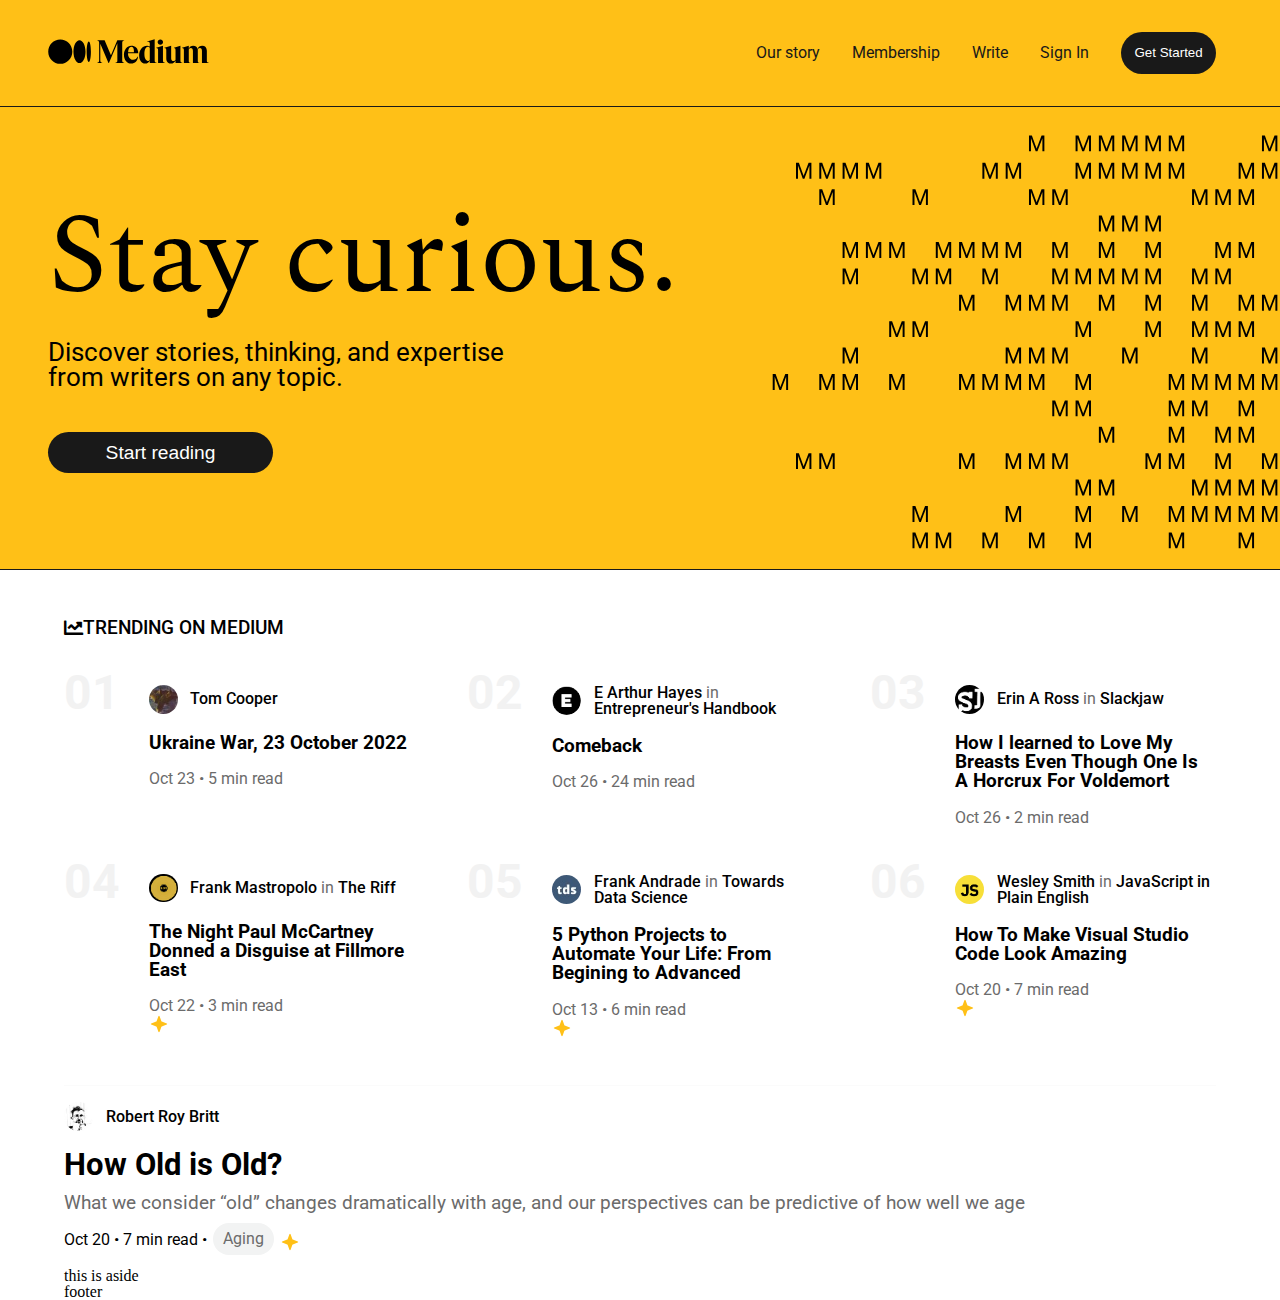
==== commit 380596e6: "backup before moving due to low space" ====
--- a/base_di_partenza/index.html
+++ b/base_di_partenza/index.html
@@ -10071,34 +10071,208 @@
                </svg>
             </div>
          </div>
-         <section>
+         <section class="body-container">
             <div class="container-trending">
                <div class="title-trending">
                   <i class="fas fa-chart-line"></i>
                   <h2>TRENDING ON MEDIUM</h2>
                </div>
                <div class="trending-list">
-                  <div class="content-trending-number">
-                     <p>01</p>
+                  <div class="trending-item">
+                     <div class="content-trending-number">
+                        <p>01</p>
+                     </div>
+                     <div class="content-trending">
+                        <div class="subtitle-trending">
+                           <img
+                              src="./assets/imgs/image01.jpeg"
+                              alt="profile pic- Tom Cooper"
+                           />
+                           <p>Tom Cooper</p>
+                        </div>
+                        <div class="text-trending">
+                           <p>Ukraine War, 23 October 2022</p>
+                        </div>
+                        <div class="trending-time-stamp">
+                           <p>Oct 23 <span>&#x2022; </span>5 min read</p>
+                        </div>
+                     </div>
                   </div>
-                  <div class="content-trending">
-                     <div class="subtitle-trending">
-                        <img
-                           src="./assets/imgs/image01.jpeg"
-                           alt="profile pic- Tom Cooper"
-                        />
+                  <div class="trending-item">
+                     <div class="content-trending-number">
+                        <p>02</p>
                      </div>
-                     <p class="text-trending">Ukraine War, 23 October 2022</p>
-                     <div class="trending-time-stamp">
-                        <ul class="trending-time-stamp">
-                           <li>Oct 23</li>
-                           <li>5 min read</li>
-                        </ul>
+                     <div class="content-trending">
+                        <div class="subtitle-trending">
+                           <img
+                              src="./assets/imgs/image02.png"
+                              alt="profile pic- Tom Cooper"
+                           />
+                           <p>
+                              E Arthur Hayes
+                              <span class="trending-time-stamp">in </span>
+                              Entrepreneur's Handbook
+                           </p>
+                        </div>
+                        <div class="text-trending">
+                           <p>Comeback</p>
+                        </div>
+                        <div class="trending-time-stamp">
+                           <p>Oct 26 <span>&#x2022; </span>24 min read</p>
+                        </div>
+                     </div>
+                  </div>
+                  <div class="trending-item">
+                     <div class="content-trending-number">
+                        <p>03</p>
+                     </div>
+                     <div class="content-trending">
+                        <div class="subtitle-trending">
+                           <img
+                              src="./assets/imgs/image03.jpeg"
+                              alt="profile pic- Tom Cooper"
+                           />
+                           <p>
+                              Erin A Ross
+                              <span class="trending-time-stamp">in</span>
+                              Slackjaw
+                           </p>
+                        </div>
+                        <div class="text-trending">
+                           <p>
+                              How I learned to Love My Breasts Even Though One
+                              Is A Horcrux For Voldemort
+                           </p>
+                        </div>
+                        <div class="trending-time-stamp">
+                           <p>Oct 26 <span>&#x2022; </span>2 min read</p>
+                        </div>
+                     </div>
+                  </div>
+                  <div class="trending-item">
+                     <div class="content-trending-number">
+                        <p>04</p>
+                     </div>
+                     <div class="content-trending">
+                        <div class="subtitle-trending">
+                           <img
+                              src="./assets/imgs/image04.png"
+                              alt="profile pic- Tom Cooper"
+                           />
+                           <p>
+                              Frank Mastropolo
+                              <span class="trending-time-stamp">in</span> The
+                              Riff
+                           </p>
+                        </div>
+                        <div class="text-trending">
+                           <p>
+                              The Night Paul McCartney Donned a Disguise at
+                              Fillmore East
+                           </p>
+                        </div>
+                        <div class="trending-time-stamp">
+                           <p>Oct 22 <span>&#x2022; </span>3 min read</p>
+                           <img src="./assets/imgs/svg/star.svg" alt="star" />
+                        </div>
+                     </div>
+                  </div>
+                  <div class="trending-item">
+                     <div class="content-trending-number">
+                        <p>05</p>
+                     </div>
+                     <div class="content-trending">
+                        <div class="subtitle-trending">
+                           <img
+                              src="./assets/imgs/image05.jpeg"
+                              alt="profile pic- Tom Cooper"
+                           />
+                           <p>
+                              Frank Andrade
+                              <span class="trending-time-stamp">in</span>
+                              Towards Data Science
+                           </p>
+                        </div>
+                        <div class="text-trending">
+                           <p>
+                              5 Python Projects to Automate Your Life: From
+                              Begining to Advanced
+                           </p>
+                        </div>
+                        <div class="trending-time-stamp">
+                           <p>Oct 13 <span>&#x2022; </span>6 min read</p>
+                           <img src="./assets/imgs/svg/star.svg" alt="star" />
+                        </div>
+                     </div>
+                  </div>
+                  <div class="trending-item">
+                     <div class="content-trending-number">
+                        <p>06</p>
+                     </div>
+                     <div class="content-trending">
+                        <div class="subtitle-trending">
+                           <img
+                              src="./assets/imgs/image06.png"
+                              alt="profile pic- Tom Cooper"
+                           />
+                           <p>
+                              Wesley Smith
+                              <span class="trending-time-stamp">in</span>
+                              JavaScript in Plain English
+                           </p>
+                        </div>
+                        <div class="text-trending">
+                           <p>How To Make Visual Studio Code Look Amazing</p>
+                        </div>
+                        <div class="trending-time-stamp">
+                           <p>Oct 20 <span>&#x2022; </span>7 min read</p>
+                           <img src="./assets/imgs/svg/star.svg" alt="star" />
+                        </div>
                      </div>
                   </div>
                </div>
             </div>
          </section>
       </main>
+      <div class="body-container container-lower">
+         <div>
+            <section>
+               <article>
+                  <div class="content-article">
+                     <div class="subtitle-trending">
+                        <img
+                           src="./assets/imgs/image07.jpeg"
+                           alt="profile pic- Tom Cooper"
+                        />
+                        <p>Robert Roy Britt</p>
+                     </div>
+                     <div class="text-trending">
+                        <h4 class="title-article">How Old is Old?</h4>
+                        <p class="gray">
+                           What we consider “old” changes dramatically with age,
+                           and our perspectives can be predictive of how well we
+                           age
+                        </p>
+                     </div>
+                     <div class="article-time-stamp">
+                        <p>
+                           Oct 20 <span>&#x2022; </span>7 min read
+                           <span>&#x2022; </span>
+                        </p>
+                        <div class="btn-article"><a href="#">Aging</a></div>
+                        <img src="./assets/imgs/svg/star.svg" alt="star" />
+                     </div>
+                  </div>
+                  <div class="article-img">
+                     <img src="" alt="" />
+                  </div>
+               </article>
+            </section>
+         </div>
+         <div>
+            <aside>this is aside</aside>
+            <footer>footer</footer>
+         </div>
+      </div>
    </body>
 </html>
--- a/base_di_partenza/assets/css/style.css
+++ b/base_di_partenza/assets/css/style.css
@@ -1,4 +1,4 @@
-@import url("https://fonts.googleapis.com/css2?family=Roboto:wght@300;400;700&family=Spectral:wght@400;600;700&display=swap");
+@import url("https://fonts.googleapis.com/css2?family=Roboto:wght@300;400;500;700&family=Spectral:wght@400;600;700&display=swap");
 
 /* 
 font-family: 'Roboto', sans-serif;
@@ -13,6 +13,12 @@
    margin: 0;
    padding: 0;
    box-sizing: border-box;
+}
+
+main,
+h4,
+.btn-article a {
+   font-family: "Roboto", sans-serif;
 }
 
 header {
@@ -101,6 +107,94 @@
    font-size: 1.2em;
 }
 
+.body-container {
+   width: 90%;
+   margin-left: auto;
+   margin-right: auto;
+}
+
 .container-trending {
    width: 100%;
-}
+   padding-top: 3em;
+   padding-bottom: 2.8em;
+   border-bottom: 1px solid #fbfbfb;
+}
+
+.title-trending {
+   display: flex;
+   font-size: 1.2em;
+   font-weight: 500;
+}
+
+.trending-list {
+   display: flex;
+   flex-wrap: wrap;
+   justify-content: space-between;
+   align-items: flex-start;
+}
+
+.trending-item {
+   display: flex;
+   margin-top: 2em;
+   flex-basis: 30%;
+}
+
+.content-trending-number {
+   color: #f2f2f2;
+   font-size: 3em;
+   font-weight: 700;
+   margin-right: 0.6em;
+}
+
+.content-trending,
+.content-article {
+   margin-top: 1em;
+}
+
+.subtitle-trending {
+   display: flex;
+   align-items: center;
+}
+
+.subtitle-trending img {
+   border-radius: 2.5em;
+   margin-right: 0.8em;
+   width: 1.8em;
+   height: 1.8em;
+}
+
+.subtitle-trending p,
+.subtitle-trending {
+   font-weight: 500;
+}
+
+.text-trending {
+   font-weight: 700;
+   margin: 1em 0;
+   font-size: 1.2em;
+}
+
+.trending-time-stamp,
+.gray {
+   color: #6b6b6b;
+   font-weight: 400;
+}
+
+.title-article {
+   font-weight: 700;
+   font-size: 1.6em;
+   margin-bottom: 0.4em;
+}
+
+.article-time-stamp {
+   display: flex;
+}
+
+.btn-article a {
+   text-decoration: none;
+   color: #6b6b6b;
+   background-color: #f2f3f3;
+   padding: 0.4em 0.6em;
+   border-radius: 1em;
+   margin: 0 0.4em;
+}
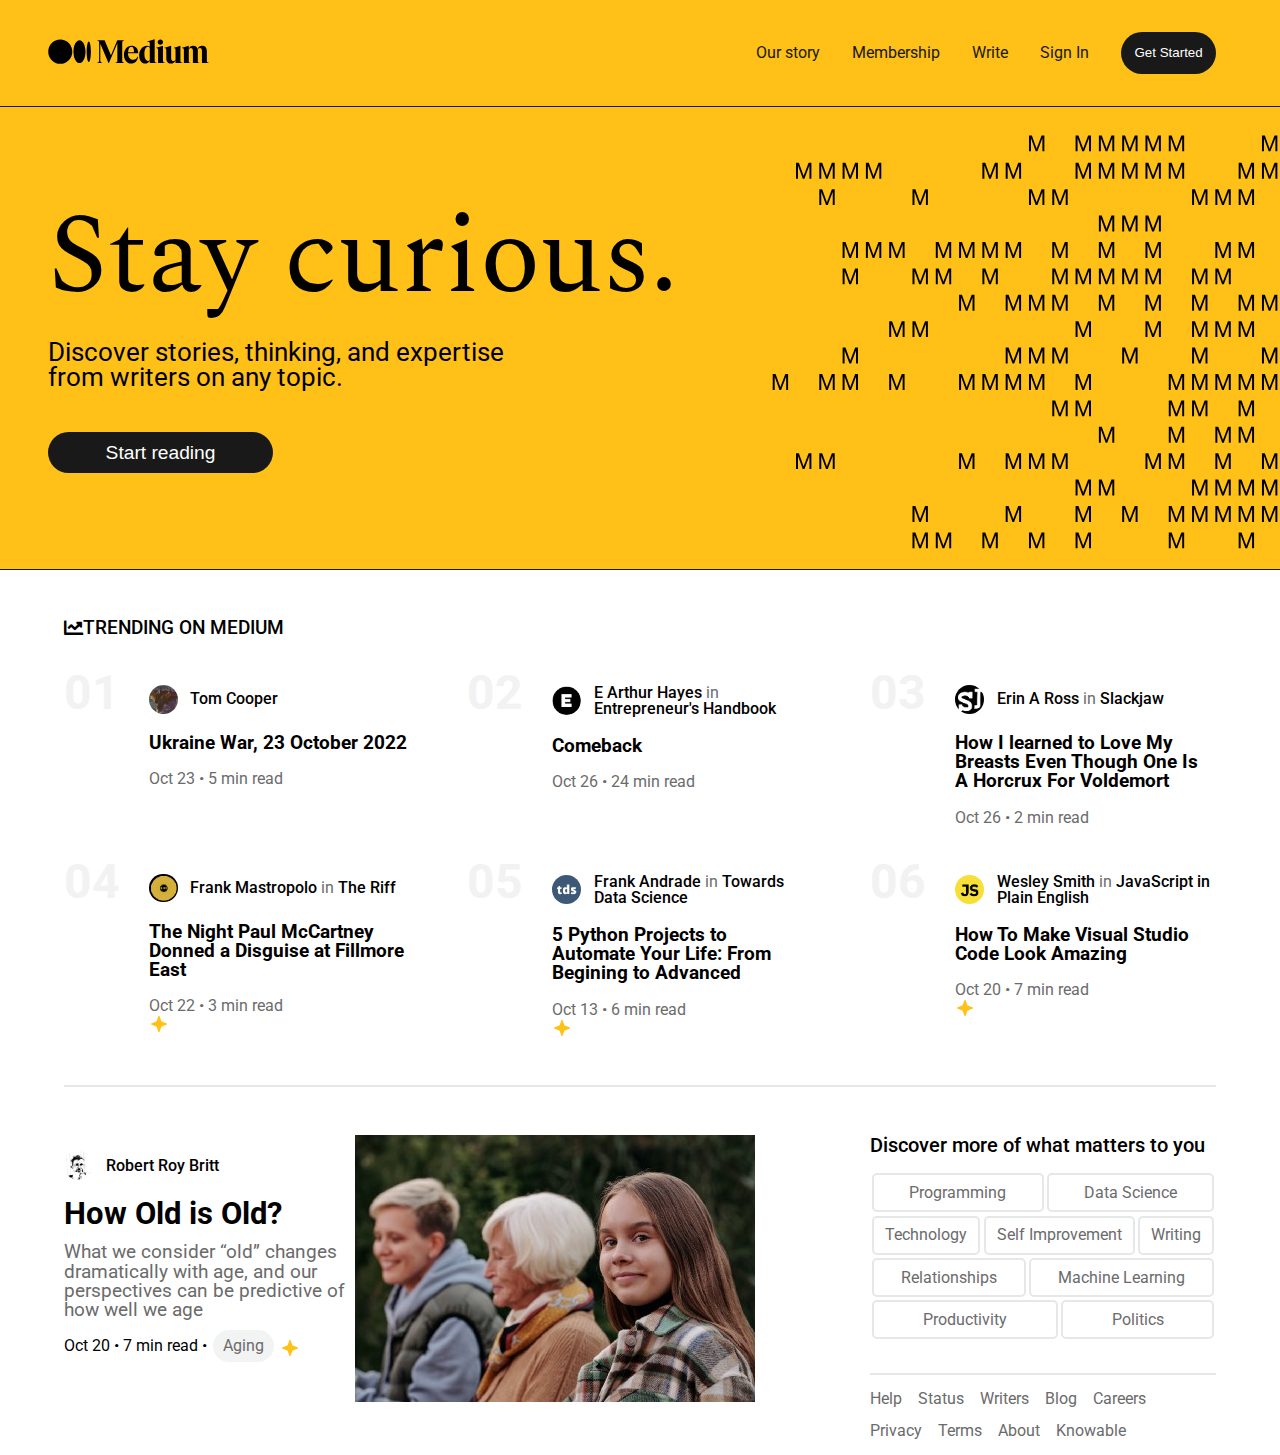
==== commit 3d2c5ea6: "before making articles" ====
--- a/base_di_partenza/index.html
+++ b/base_di_partenza/index.html
@@ -10235,9 +10235,9 @@
          </section>
       </main>
       <div class="body-container container-lower">
-         <div>
+         <div class="container-left">
             <section>
-               <article>
+               <article class="article">
                   <div class="content-article">
                      <div class="subtitle-trending">
                         <img
@@ -10264,14 +10264,42 @@
                      </div>
                   </div>
                   <div class="article-img">
-                     <img src="" alt="" />
+                     <img
+                        src="./assets/imgs/image08.jpeg"
+                        alt="a photo represent various ages"
+                     />
                   </div>
                </article>
             </section>
          </div>
-         <div>
-            <aside>this is aside</aside>
-            <footer>footer</footer>
+         <div class="container-right">
+            <aside class="container-side">
+               <h5>Discover more of what matters to you</h5>
+               <div class="aside-container gray">
+                  <div class="aside-content">Programming</div>
+                  <div class="aside-content">Data Science</div>
+                  <div class="aside-content">Technology</div>
+                  <div class="aside-content">Self Improvement</div>
+                  <div class="aside-content">Writing</div>
+                  <div class="aside-content">Relationships</div>
+                  <div class="aside-content">Machine Learning</div>
+                  <div class="aside-content">Productivity</div>
+                  <div class="aside-content">Politics</div>
+               </div>
+            </aside>
+            <footer>
+               <ul>
+                  <li><a class="gray" href="#">Help</a></li>
+                  <li><a class="gray" href="#">Status</a></li>
+                  <li><a class="gray" href="#">Writers</a></li>
+                  <li><a class="gray" href="#">Blog</a></li>
+                  <li><a class="gray" href="#">Careers</a></li>
+                  <li><a class="gray" href="#">Privacy</a></li>
+                  <li><a class="gray" href="#">Terms</a></li>
+                  <li><a class="gray" href="#">About</a></li>
+                  <li><a class="gray" href="#">Knowable</a></li>
+               </ul>
+            </footer>
          </div>
       </div>
    </body>
--- a/base_di_partenza/assets/css/style.css
+++ b/base_di_partenza/assets/css/style.css
@@ -17,7 +17,9 @@
 
 main,
 h4,
-.btn-article a {
+.btn-article a,
+aside,
+footer {
    font-family: "Roboto", sans-serif;
 }
 
@@ -43,6 +45,7 @@
    padding: 1em;
    color: #fff;
    border-radius: 2.5em;
+   cursor: pointer;
 }
 
 nav ul {
@@ -117,7 +120,7 @@
    width: 100%;
    padding-top: 3em;
    padding-bottom: 2.8em;
-   border-bottom: 1px solid #fbfbfb;
+   border-bottom: 2px solid #e6e7e7;
 }
 
 .title-trending {
@@ -198,3 +201,59 @@
    border-radius: 1em;
    margin: 0 0.4em;
 }
+
+.article {
+   display: flex;
+}
+
+.container-lower {
+   display: flex;
+   margin-top: 3em;
+}
+
+.aside-container {
+   display: flex;
+   flex-wrap: wrap;
+   flex-grow: 1;
+   margin: 1em 0;
+   padding-bottom: 2em;
+   border-bottom: 2px solid #e6e7e7;
+}
+
+.aside-content {
+   border: 2px solid #e6e7e7;
+   padding: 0.6em;
+   border-radius: 5px;
+   flex: 1 1 auto;
+   margin: 0.1em;
+   text-align: center;
+   cursor: pointer;
+}
+
+.container-left {
+   width: 60%;
+   margin-right: 10%;
+}
+.container-right {
+   width: 30%;
+}
+
+h5 {
+   font-weight: 500;
+   font-size: 1.26em;
+}
+
+footer ul {
+   list-style: none;
+   display: flex;
+   flex-wrap: wrap;
+}
+
+footer ul li {
+   margin-right: 1em;
+   margin-bottom: 1em;
+}
+
+footer ul li a {
+   text-decoration: none;
+}
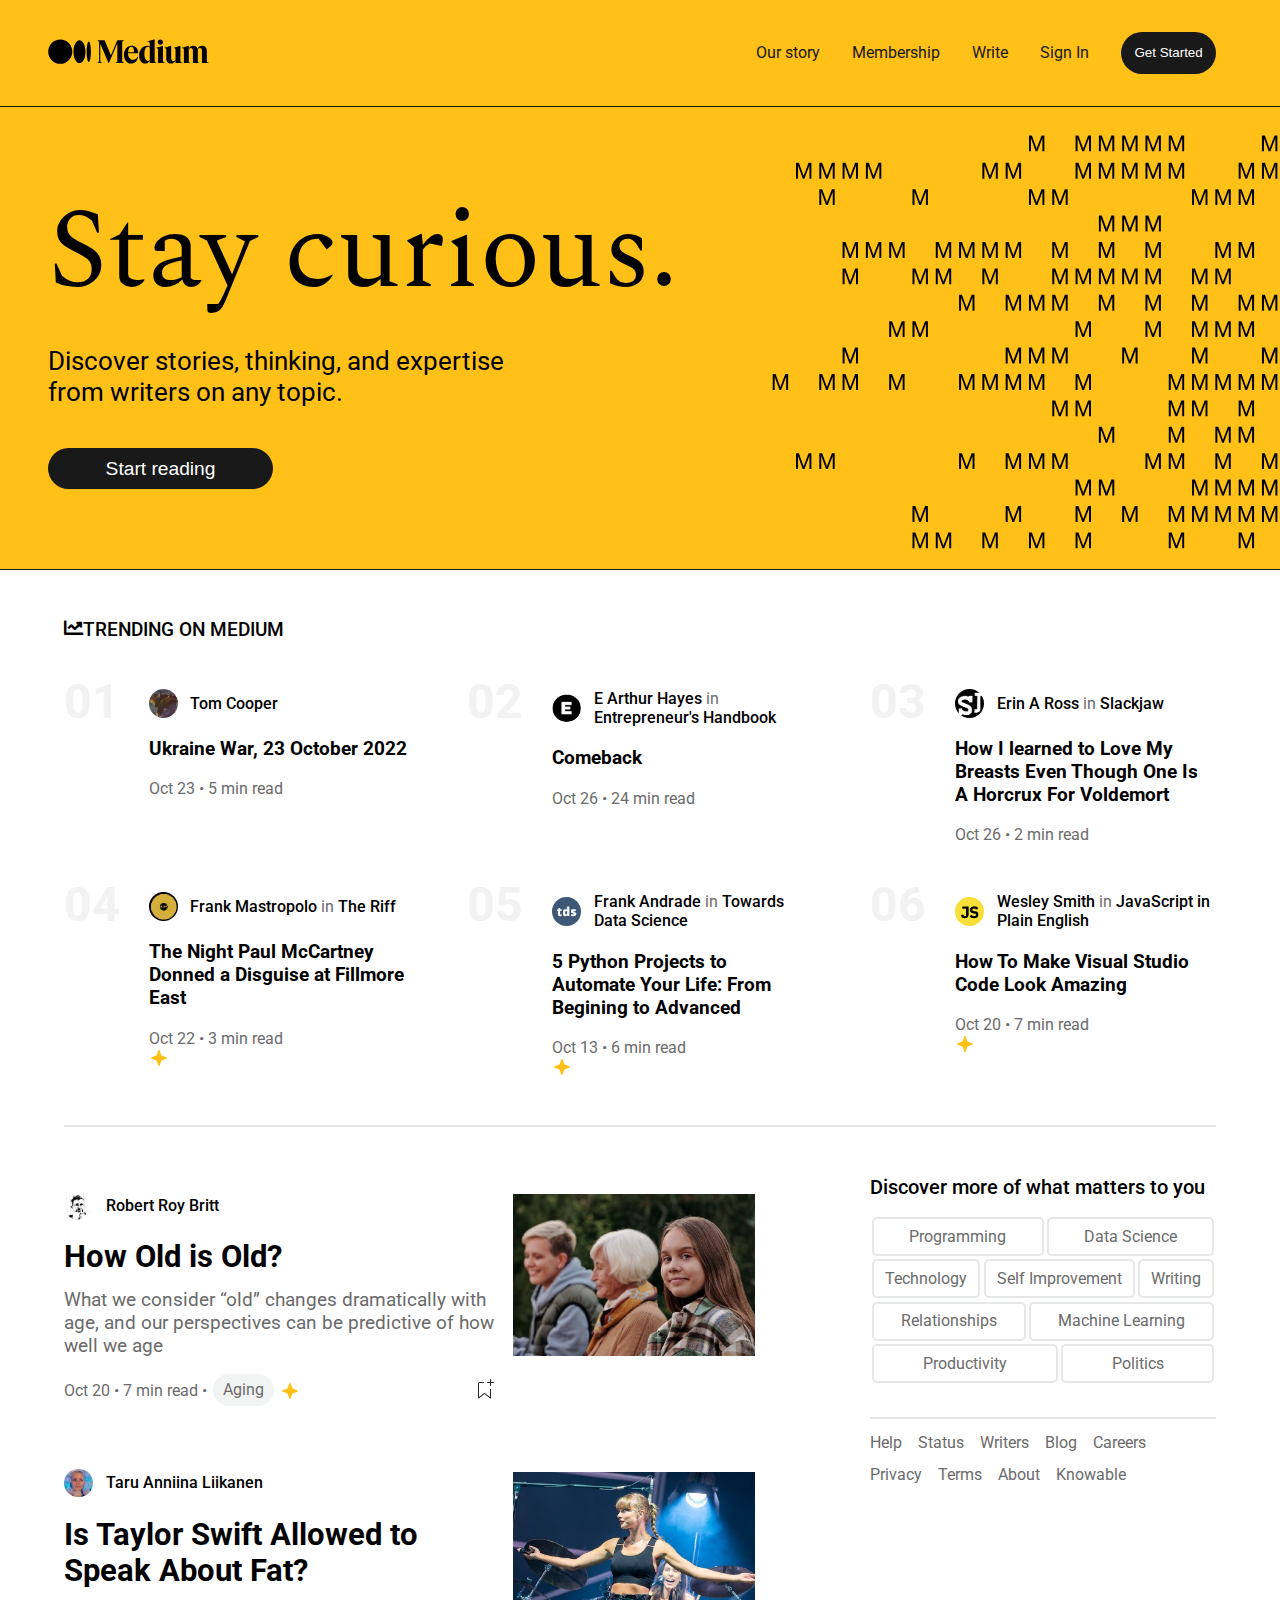
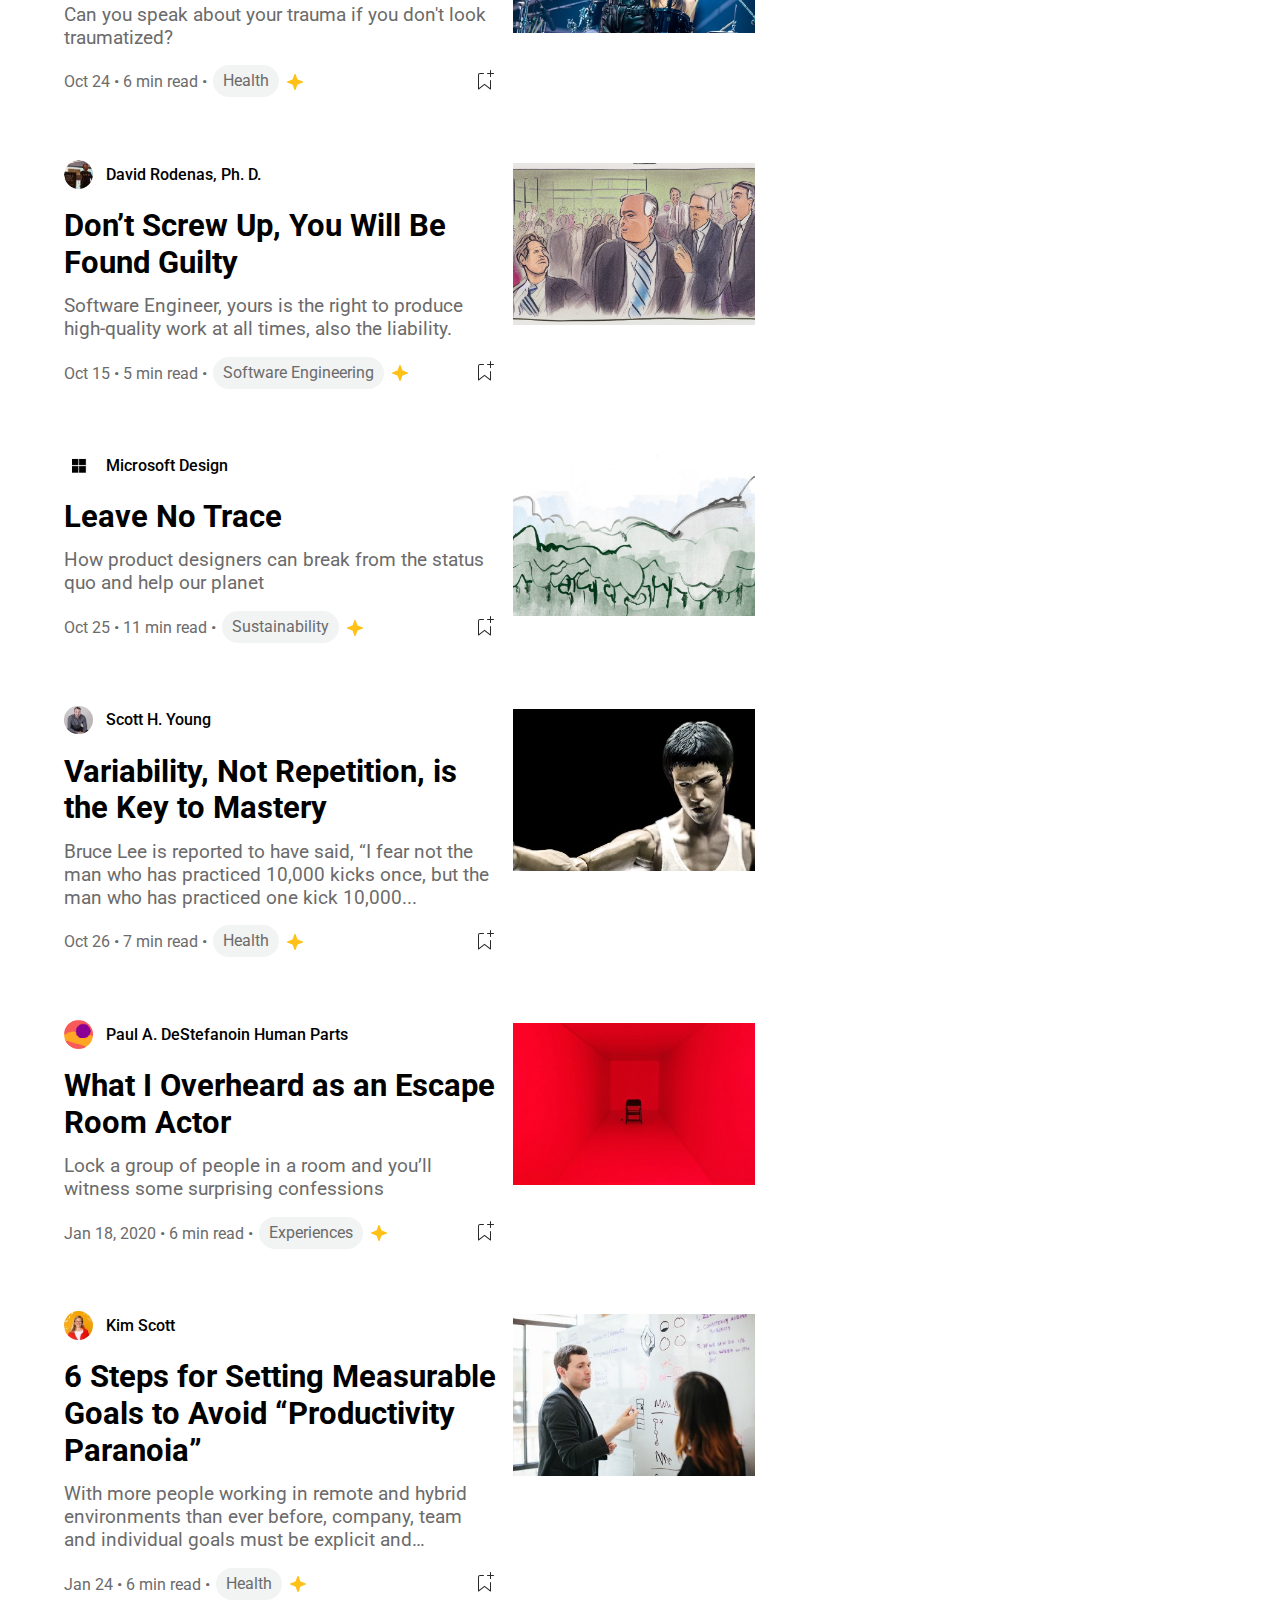
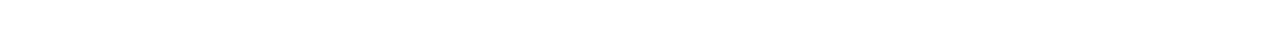
==== commit ea87678f: "main version done" ====
--- a/base_di_partenza/index.html
+++ b/base_di_partenza/index.html
@@ -10254,18 +10254,289 @@
                            age
                         </p>
                      </div>
-                     <div class="article-time-stamp">
-                        <p>
-                           Oct 20 <span>&#x2022; </span>7 min read
-                           <span>&#x2022; </span>
-                        </p>
-                        <div class="btn-article"><a href="#">Aging</a></div>
-                        <img src="./assets/imgs/svg/star.svg" alt="star" />
+                     <div class="article-buttom">
+                        <div class="article-time-stamp">
+                           <p class="gray">
+                              Oct 20 <span>&#x2022; </span>7 min read
+                              <span>&#x2022; </span>
+                           </p>
+                           <div class="btn-article"><a href="#">Aging</a></div>
+                           <img src="./assets/imgs/svg/star.svg" alt="star" />
+                        </div>
+                        <div class="article-bookmark">
+                           <img
+                              src="./assets/imgs/svg/bookmark.svg"
+                              alt="bookmark"
+                           />
+                        </div>
                      </div>
                   </div>
                   <div class="article-img">
                      <img
                         src="./assets/imgs/image08.jpeg"
+                        alt="a photo represent various ages"
+                     />
+                  </div>
+               </article>
+               <article class="article">
+                  <div class="content-article">
+                     <div class="subtitle-trending">
+                        <img
+                           src="./assets/imgs/image09.jpeg"
+                           alt="profile pic- Tom Cooper"
+                        />
+                        <p>Taru Anniina Liikanen</p>
+                     </div>
+                     <div class="text-trending">
+                        <h4 class="title-article">
+                           Is Taylor Swift Allowed to Speak About Fat?
+                        </h4>
+                        <p class="gray">
+                           Can you speak about your trauma if you don't look
+                           traumatized?
+                        </p>
+                     </div>
+                     <div class="article-buttom">
+                        <div class="article-time-stamp">
+                           <p class="gray">
+                              Oct 24 <span>&#x2022; </span>6 min read
+                              <span>&#x2022; </span>
+                           </p>
+                           <div class="btn-article"><a href="#">Health</a></div>
+                           <img src="./assets/imgs/svg/star.svg" alt="star" />
+                        </div>
+                        <div class="article-bookmark">
+                           <img
+                              src="./assets/imgs/svg/bookmark.svg"
+                              alt="bookmark"
+                           />
+                        </div>
+                     </div>
+                  </div>
+                  <div class="article-img">
+                     <img
+                        src="./assets/imgs/image10.jpeg"
+                        alt="a photo represent various ages"
+                     />
+                  </div>
+               </article>
+               <article class="article">
+                  <div class="content-article">
+                     <div class="subtitle-trending">
+                        <img
+                           src="./assets/imgs/image11.jpeg"
+                           alt="profile pic- Tom Cooper"
+                        />
+                        <p>David Rodenas, Ph. D.</p>
+                     </div>
+                     <div class="text-trending">
+                        <h4 class="title-article">
+                           Don’t Screw Up, You Will Be Found Guilty
+                        </h4>
+                        <p class="gray">
+                           Software Engineer, yours is the right to produce
+                           high-quality work at all times, also the liability.
+                        </p>
+                     </div>
+                     <div class="article-buttom">
+                        <div class="article-time-stamp">
+                           <p class="gray">
+                              Oct 15 <span>&#x2022; </span>5 min read
+                              <span>&#x2022; </span>
+                           </p>
+                           <div class="btn-article">
+                              <a href="#">Software Engineering</a>
+                           </div>
+                           <img src="./assets/imgs/svg/star.svg" alt="star" />
+                        </div>
+                        <div class="article-bookmark">
+                           <img
+                              src="./assets/imgs/svg/bookmark.svg"
+                              alt="bookmark"
+                           />
+                        </div>
+                     </div>
+                  </div>
+                  <div class="article-img">
+                     <img
+                        src="./assets/imgs/image12.png"
+                        alt="a photo represent various ages"
+                     />
+                  </div>
+               </article>
+               <article class="article">
+                  <div class="content-article">
+                     <div class="subtitle-trending">
+                        <img
+                           src="./assets/imgs/image13.png"
+                           alt="profile pic- Tom Cooper"
+                        />
+                        <p>Microsoft Design</p>
+                     </div>
+                     <div class="text-trending">
+                        <h4 class="title-article">Leave No Trace</h4>
+                        <p class="gray">
+                           How product designers can break from the status quo
+                           and help our planet
+                        </p>
+                     </div>
+                     <div class="article-buttom">
+                        <div class="article-time-stamp">
+                           <p class="gray">
+                              Oct 25 <span>&#x2022; </span>11 min read
+                              <span>&#x2022; </span>
+                           </p>
+                           <div class="btn-article">
+                              <a href="#">Sustainability</a>
+                           </div>
+                           <img src="./assets/imgs/svg/star.svg" alt="star" />
+                        </div>
+                        <div class="article-bookmark">
+                           <img
+                              src="./assets/imgs/svg/bookmark.svg"
+                              alt="bookmark"
+                           />
+                        </div>
+                     </div>
+                  </div>
+                  <div class="article-img">
+                     <img
+                        src="./assets/imgs/image14.png"
+                        alt="a photo represent various ages"
+                     />
+                  </div>
+               </article>
+               <article class="article">
+                  <div class="content-article">
+                     <div class="subtitle-trending">
+                        <img
+                           src="./assets/imgs/image15.jpeg"
+                           alt="profile pic- Tom Cooper"
+                        />
+                        <p>Scott H. Young</p>
+                     </div>
+                     <div class="text-trending">
+                        <h4 class="title-article">
+                           Variability, Not Repetition, is the Key to Mastery
+                        </h4>
+                        <p class="gray">
+                           Bruce Lee is reported to have said, “I fear not the
+                           man who has practiced 10,000 kicks once, but the man
+                           who has practiced one kick 10,000...
+                        </p>
+                     </div>
+                     <div class="article-buttom">
+                        <div class="article-time-stamp">
+                           <p class="gray">
+                              Oct 26 <span>&#x2022; </span>7 min read
+                              <span>&#x2022; </span>
+                           </p>
+                           <div class="btn-article">
+                              <a href="#">Health</a>
+                           </div>
+                           <img src="./assets/imgs/svg/star.svg" alt="star" />
+                        </div>
+                        <div class="article-bookmark">
+                           <img
+                              src="./assets/imgs/svg/bookmark.svg"
+                              alt="bookmark"
+                           />
+                        </div>
+                     </div>
+                  </div>
+                  <div class="article-img">
+                     <img
+                        src="./assets/imgs/image16.jpg"
+                        alt="a photo represent various ages"
+                     />
+                  </div>
+               </article>
+               <article class="article">
+                  <div class="content-article">
+                     <div class="subtitle-trending">
+                        <img
+                           src="./assets/imgs/image17.png"
+                           alt="profile pic- Tom Cooper"
+                        />
+                        <p>Paul A. DeStefanoin Human Parts</p>
+                     </div>
+                     <div class="text-trending">
+                        <h4 class="title-article">
+                           What I Overheard as an Escape Room Actor
+                        </h4>
+                        <p class="gray">
+                           Lock a group of people in a room and you’ll witness
+                           some surprising confessions
+                        </p>
+                     </div>
+                     <div class="article-buttom">
+                        <div class="article-time-stamp">
+                           <p class="gray">
+                              Jan 18, 2020 <span>&#x2022; </span>6 min read
+                              <span>&#x2022; </span>
+                           </p>
+                           <div class="btn-article">
+                              <a href="#">Experiences</a>
+                           </div>
+                           <img src="./assets/imgs/svg/star.svg" alt="star" />
+                        </div>
+                        <div class="article-bookmark">
+                           <img
+                              src="./assets/imgs/svg/bookmark.svg"
+                              alt="bookmark"
+                           />
+                        </div>
+                     </div>
+                  </div>
+                  <div class="article-img">
+                     <img
+                        src="./assets/imgs/image18.jpeg"
+                        alt="a photo represent various ages"
+                     />
+                  </div>
+               </article>
+               <article class="article">
+                  <div class="content-article">
+                     <div class="subtitle-trending">
+                        <img
+                           src="./assets/imgs/image19.jpeg"
+                           alt="profile pic- Tom Cooper"
+                        />
+                        <p>Kim Scott</p>
+                     </div>
+                     <div class="text-trending">
+                        <h4 class="title-article">
+                           6 Steps for Setting Measurable Goals to Avoid
+                           “Productivity Paranoia”
+                        </h4>
+                        <p class="gray">
+                           With more people working in remote and hybrid
+                           environments than ever before, company, team and
+                           individual goals must be explicit and…
+                        </p>
+                     </div>
+                     <div class="article-buttom">
+                        <div class="article-time-stamp">
+                           <p class="gray">
+                              Jan 24 <span>&#x2022; </span>6 min read
+                              <span>&#x2022; </span>
+                           </p>
+                           <div class="btn-article">
+                              <a href="#">Health</a>
+                           </div>
+                           <img src="./assets/imgs/svg/star.svg" alt="star" />
+                        </div>
+                        <div class="article-bookmark">
+                           <img
+                              src="./assets/imgs/svg/bookmark.svg"
+                              alt="bookmark"
+                           />
+                        </div>
+                     </div>
+                  </div>
+                  <div class="article-img">
+                     <img
+                        src="./assets/imgs/image20.jpg"
                         alt="a photo represent various ages"
                      />
                   </div>
--- a/base_di_partenza/assets/css/style.css
+++ b/base_di_partenza/assets/css/style.css
@@ -13,6 +13,15 @@
    margin: 0;
    padding: 0;
    box-sizing: border-box;
+}
+
+h1,
+h2,
+h3,
+h4,
+h5,
+p {
+   line-height: 1.2em;
 }
 
 main,
@@ -27,6 +36,9 @@
    font-family: "Roboto", sans-serif;
    background-color: #ffc017;
    width: 100%;
+   position: sticky;
+   top: 0;
+   z-index: 2;
 }
 
 nav {
@@ -152,6 +164,7 @@
 .content-trending,
 .content-article {
    margin-top: 1em;
+   width: 80%;
 }
 
 .subtitle-trending {
@@ -191,6 +204,7 @@
 
 .article-time-stamp {
    display: flex;
+   align-items: center;
 }
 
 .btn-article a {
@@ -204,6 +218,7 @@
 
 .article {
    display: flex;
+   margin-bottom: 3em;
 }
 
 .container-lower {
@@ -218,6 +233,7 @@
    margin: 1em 0;
    padding-bottom: 2em;
    border-bottom: 2px solid #e6e7e7;
+   max-width: 380px;
 }
 
 .aside-content {
@@ -247,6 +263,7 @@
    list-style: none;
    display: flex;
    flex-wrap: wrap;
+   max-width: 400px;
 }
 
 footer ul li {
@@ -257,3 +274,24 @@
 footer ul li a {
    text-decoration: none;
 }
+
+.article-buttom {
+   display: flex;
+   justify-content: space-between;
+   align-items: center;
+}
+
+.article-img {
+   width: 35%;
+   height: 100%;
+   margin-top: 1.2em;
+}
+
+.content-article {
+   width: 65%;
+   padding-right: 1em;
+}
+.article-img img {
+   width: 100%;
+   object-fit: cover;
+}
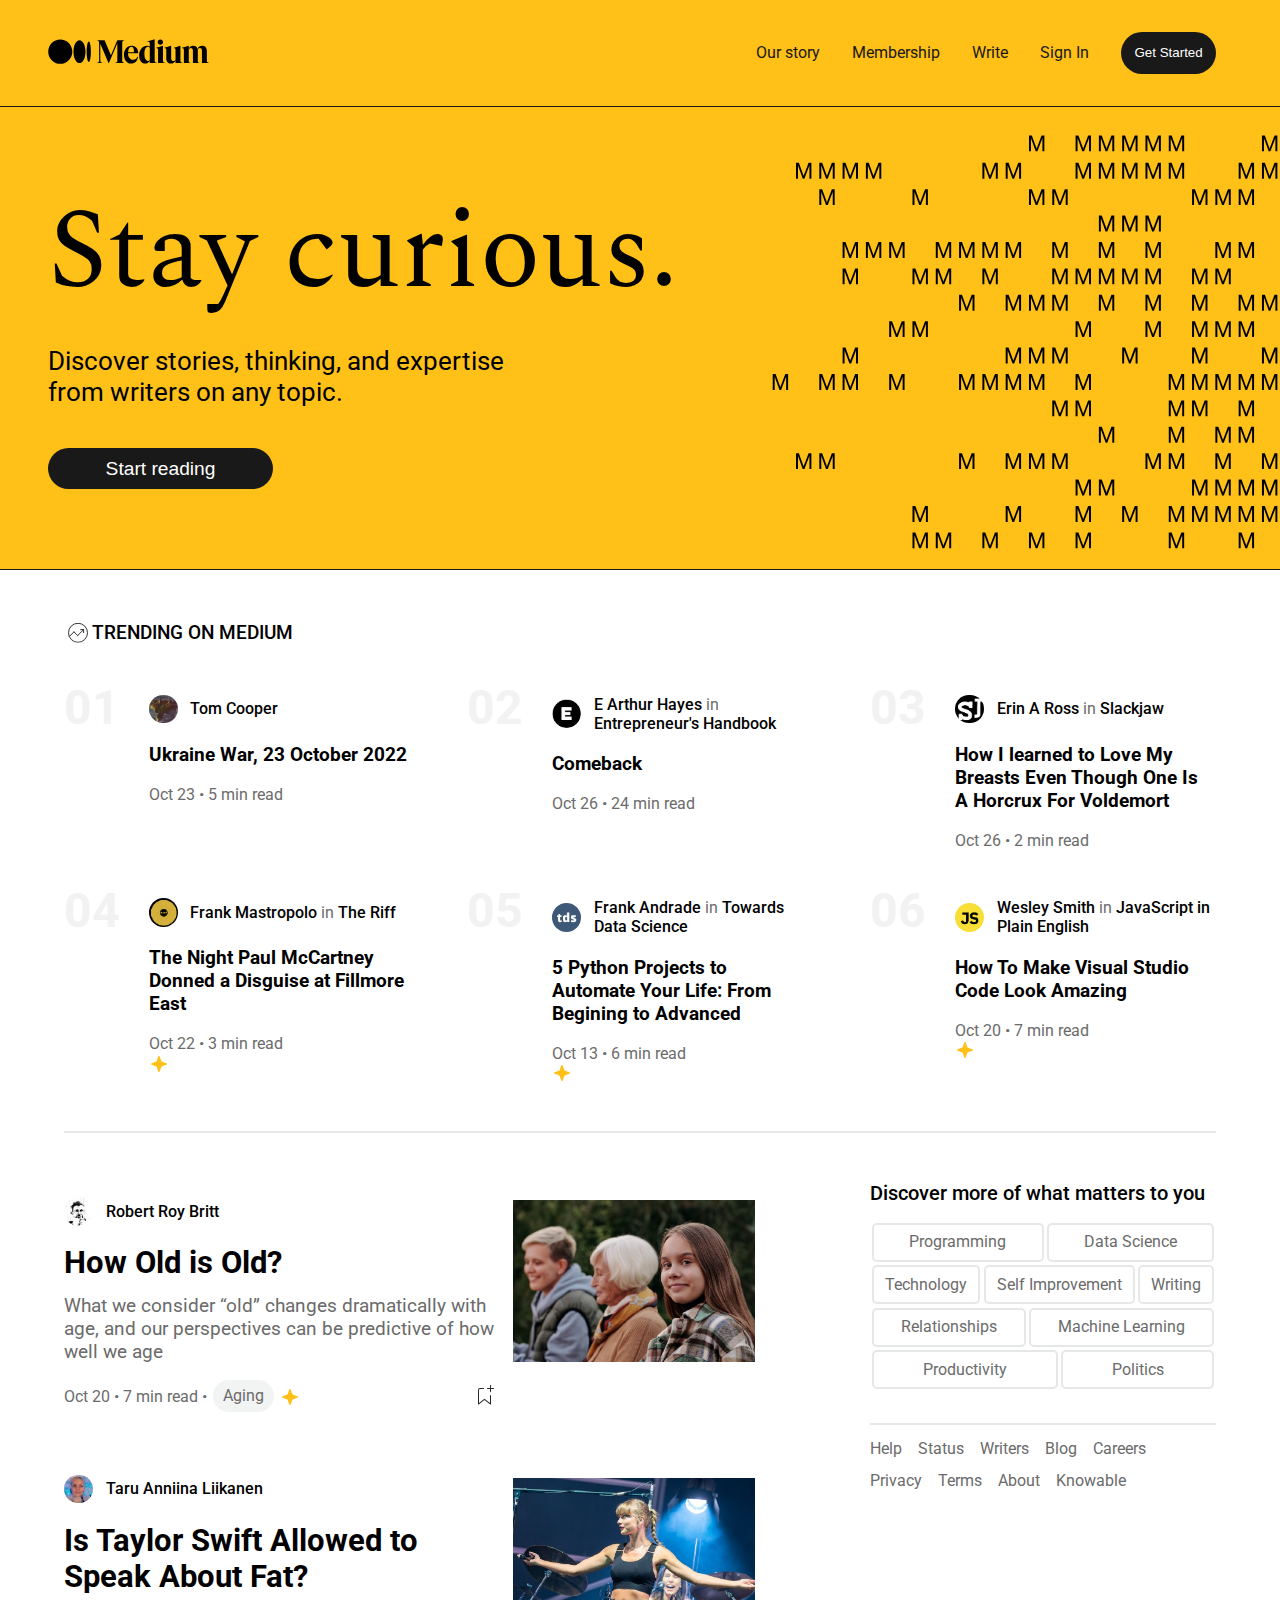
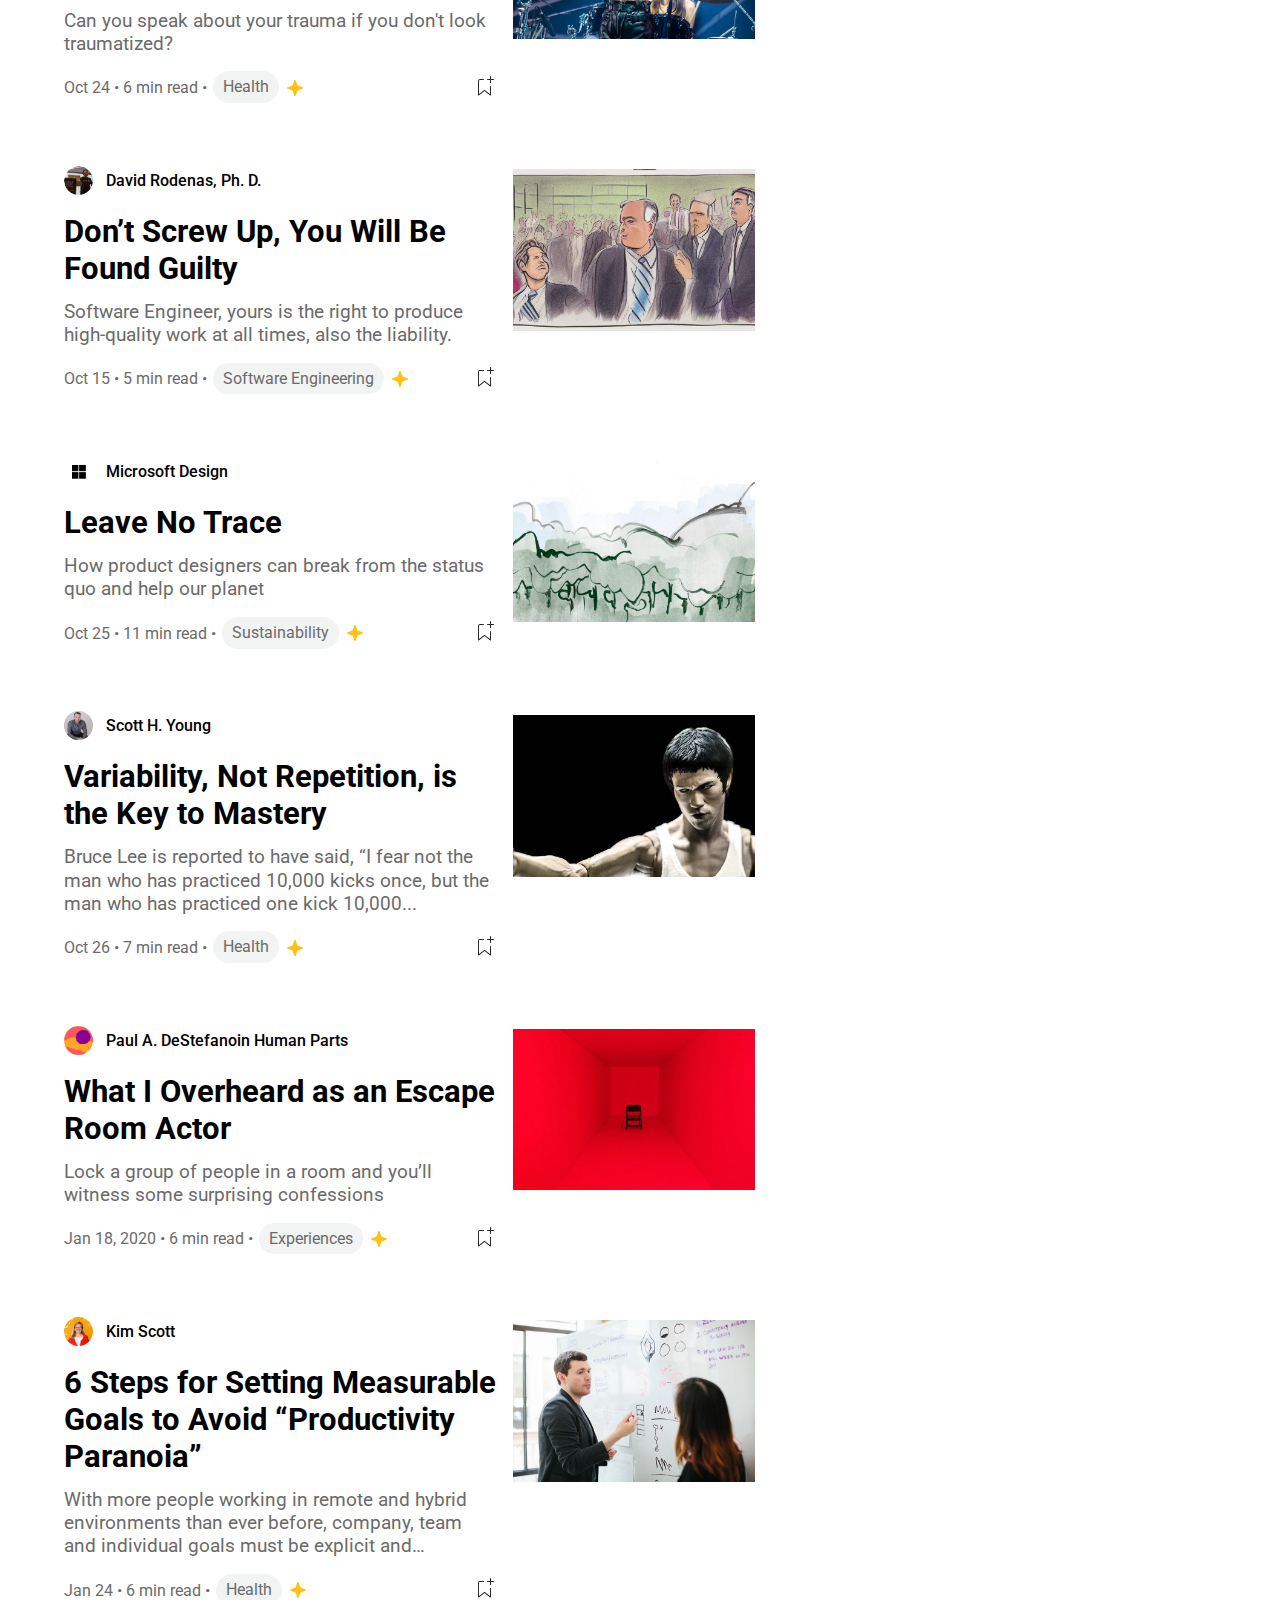
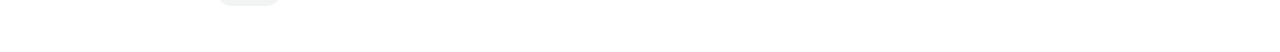
==== commit 47437790: "details" ====
--- a/base_di_partenza/index.html
+++ b/base_di_partenza/index.html
@@ -10074,7 +10074,7 @@
          <section class="body-container">
             <div class="container-trending">
                <div class="title-trending">
-                  <i class="fas fa-chart-line"></i>
+                  <img src="./assets/imgs/svg/trending.svg" alt="trending" />
                   <h2>TRENDING ON MEDIUM</h2>
                </div>
                <div class="trending-list">
@@ -10573,5 +10573,7 @@
             </footer>
          </div>
       </div>
+
+      <script src="script.js"></script>
    </body>
 </html>
--- a/base_di_partenza/assets/css/style.css
+++ b/base_di_partenza/assets/css/style.css
@@ -39,6 +39,7 @@
    position: sticky;
    top: 0;
    z-index: 2;
+   transition: all 0.5s ease-in-out;
 }
 
 nav {
@@ -137,6 +138,7 @@
 
 .title-trending {
    display: flex;
+   align-items: center;
    font-size: 1.2em;
    font-weight: 500;
 }
@@ -295,3 +297,6 @@
    width: 100%;
    object-fit: cover;
 }
+.change-color {
+   background-color: #fff;
+}
